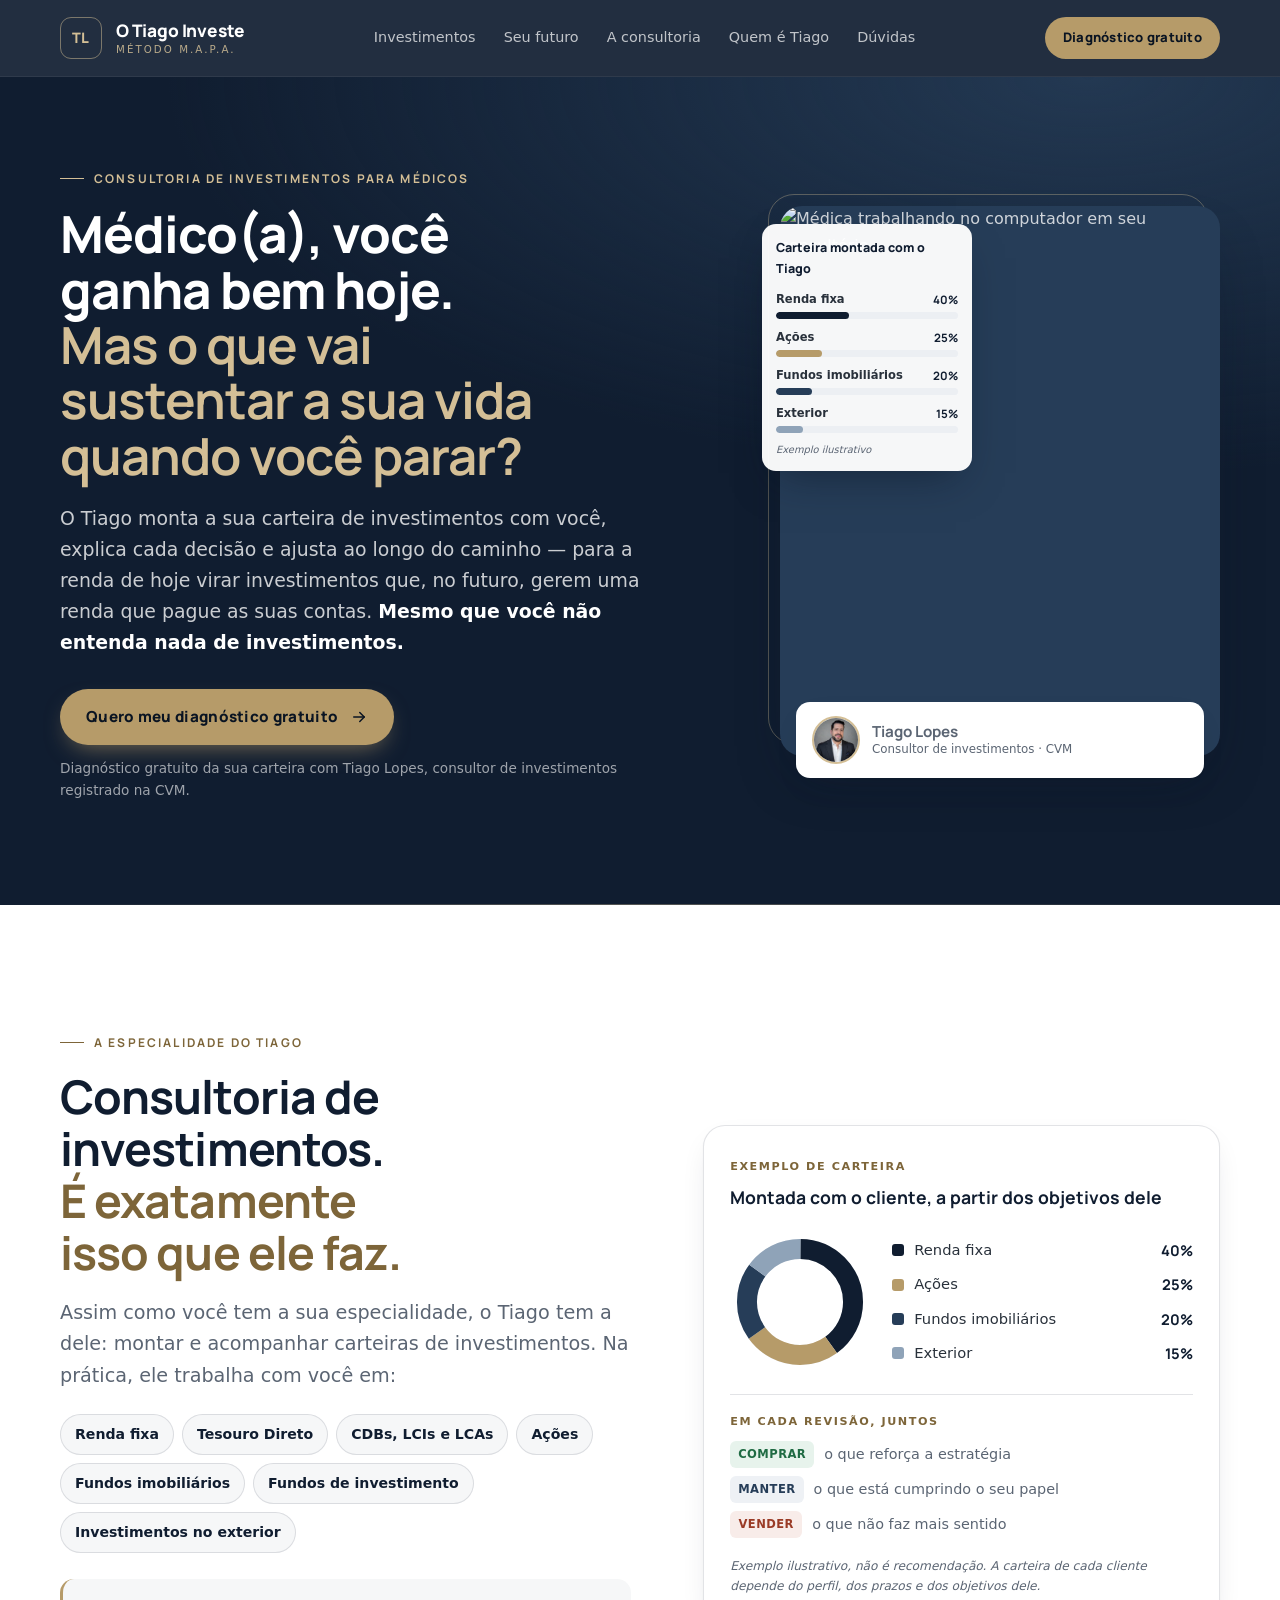
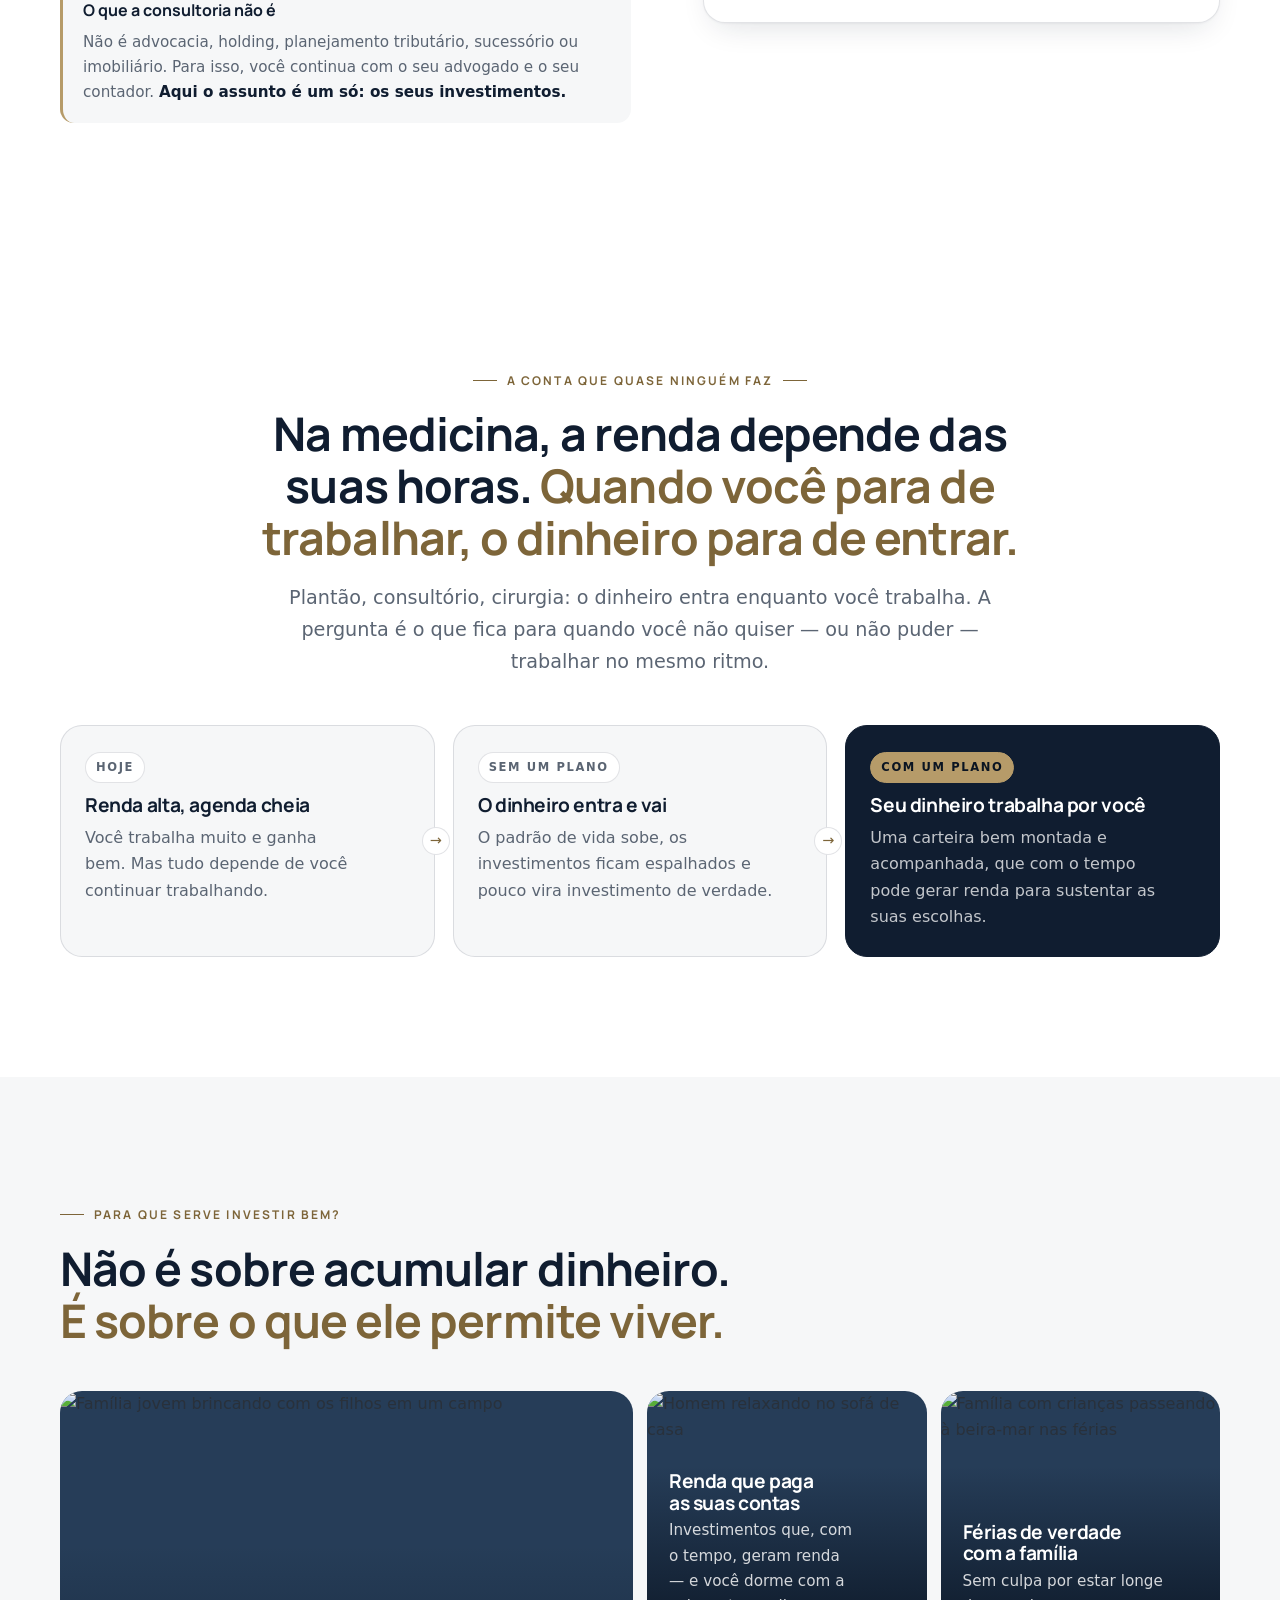
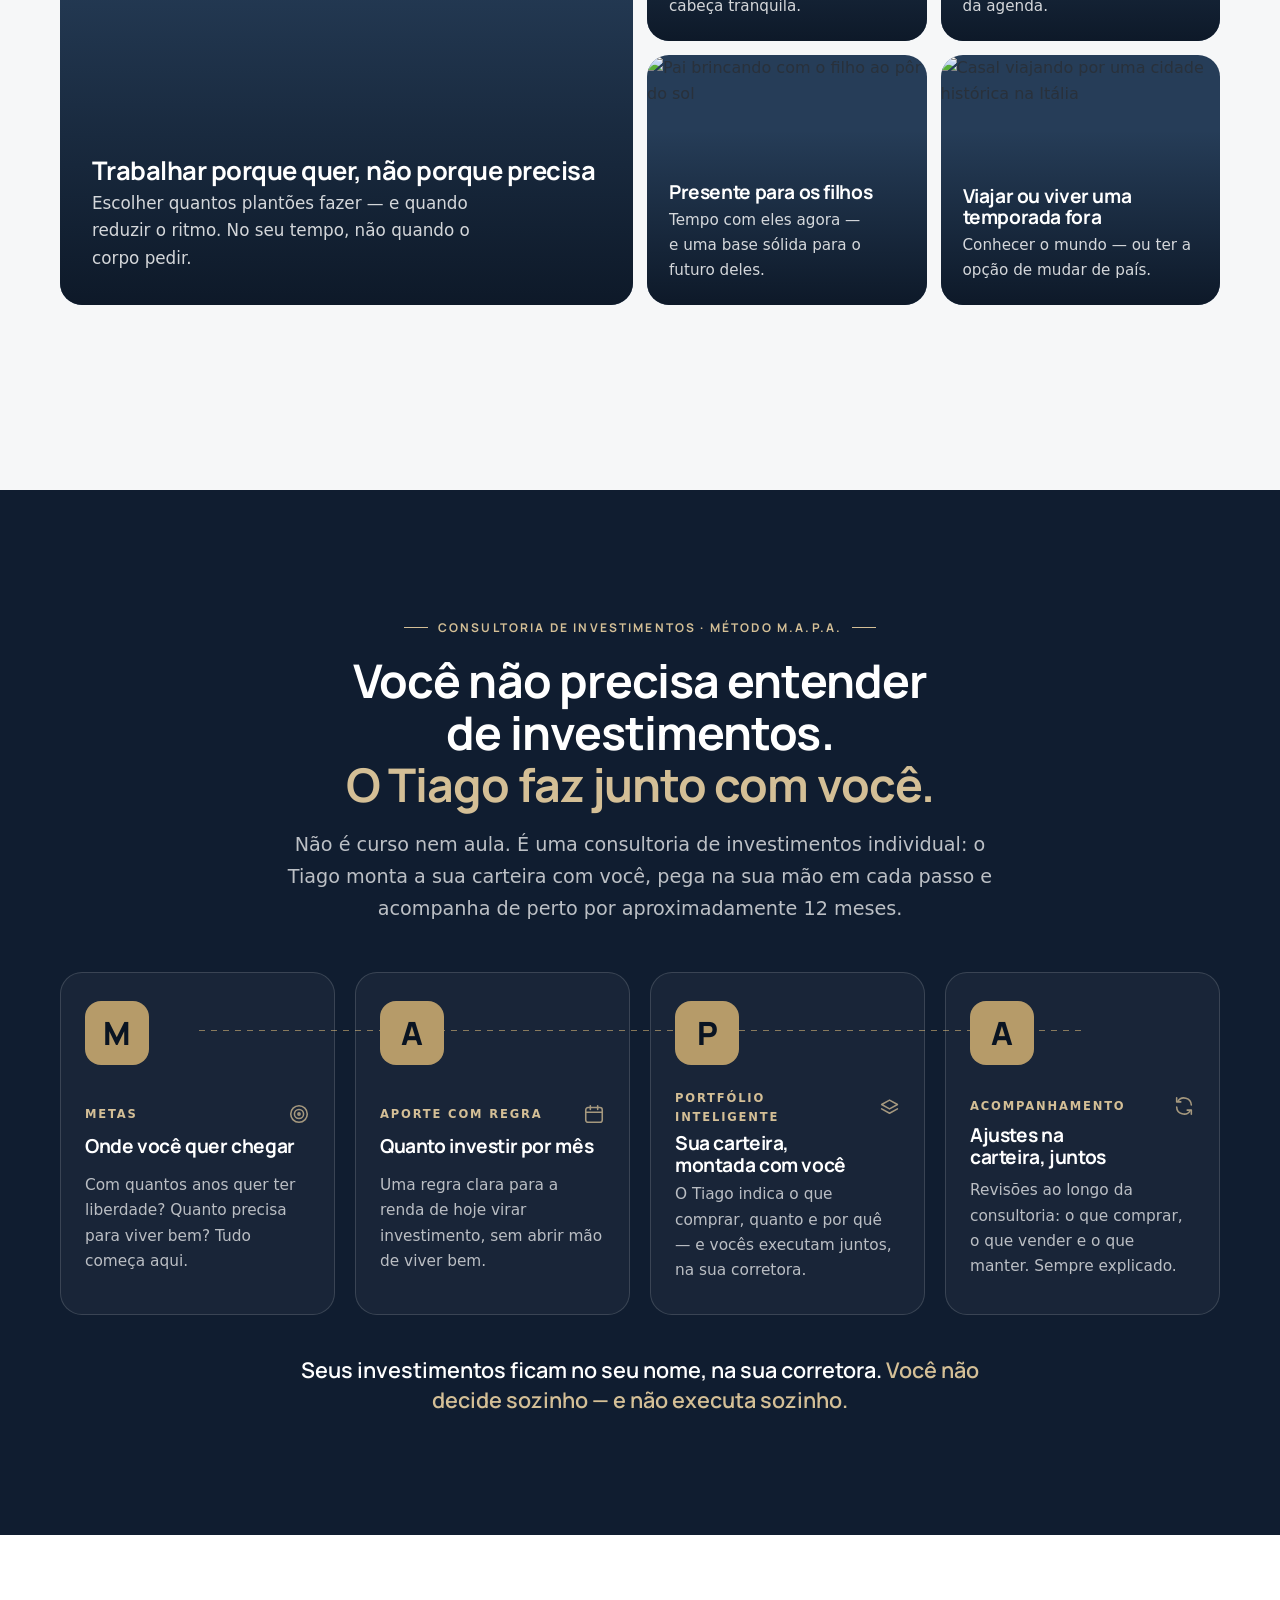
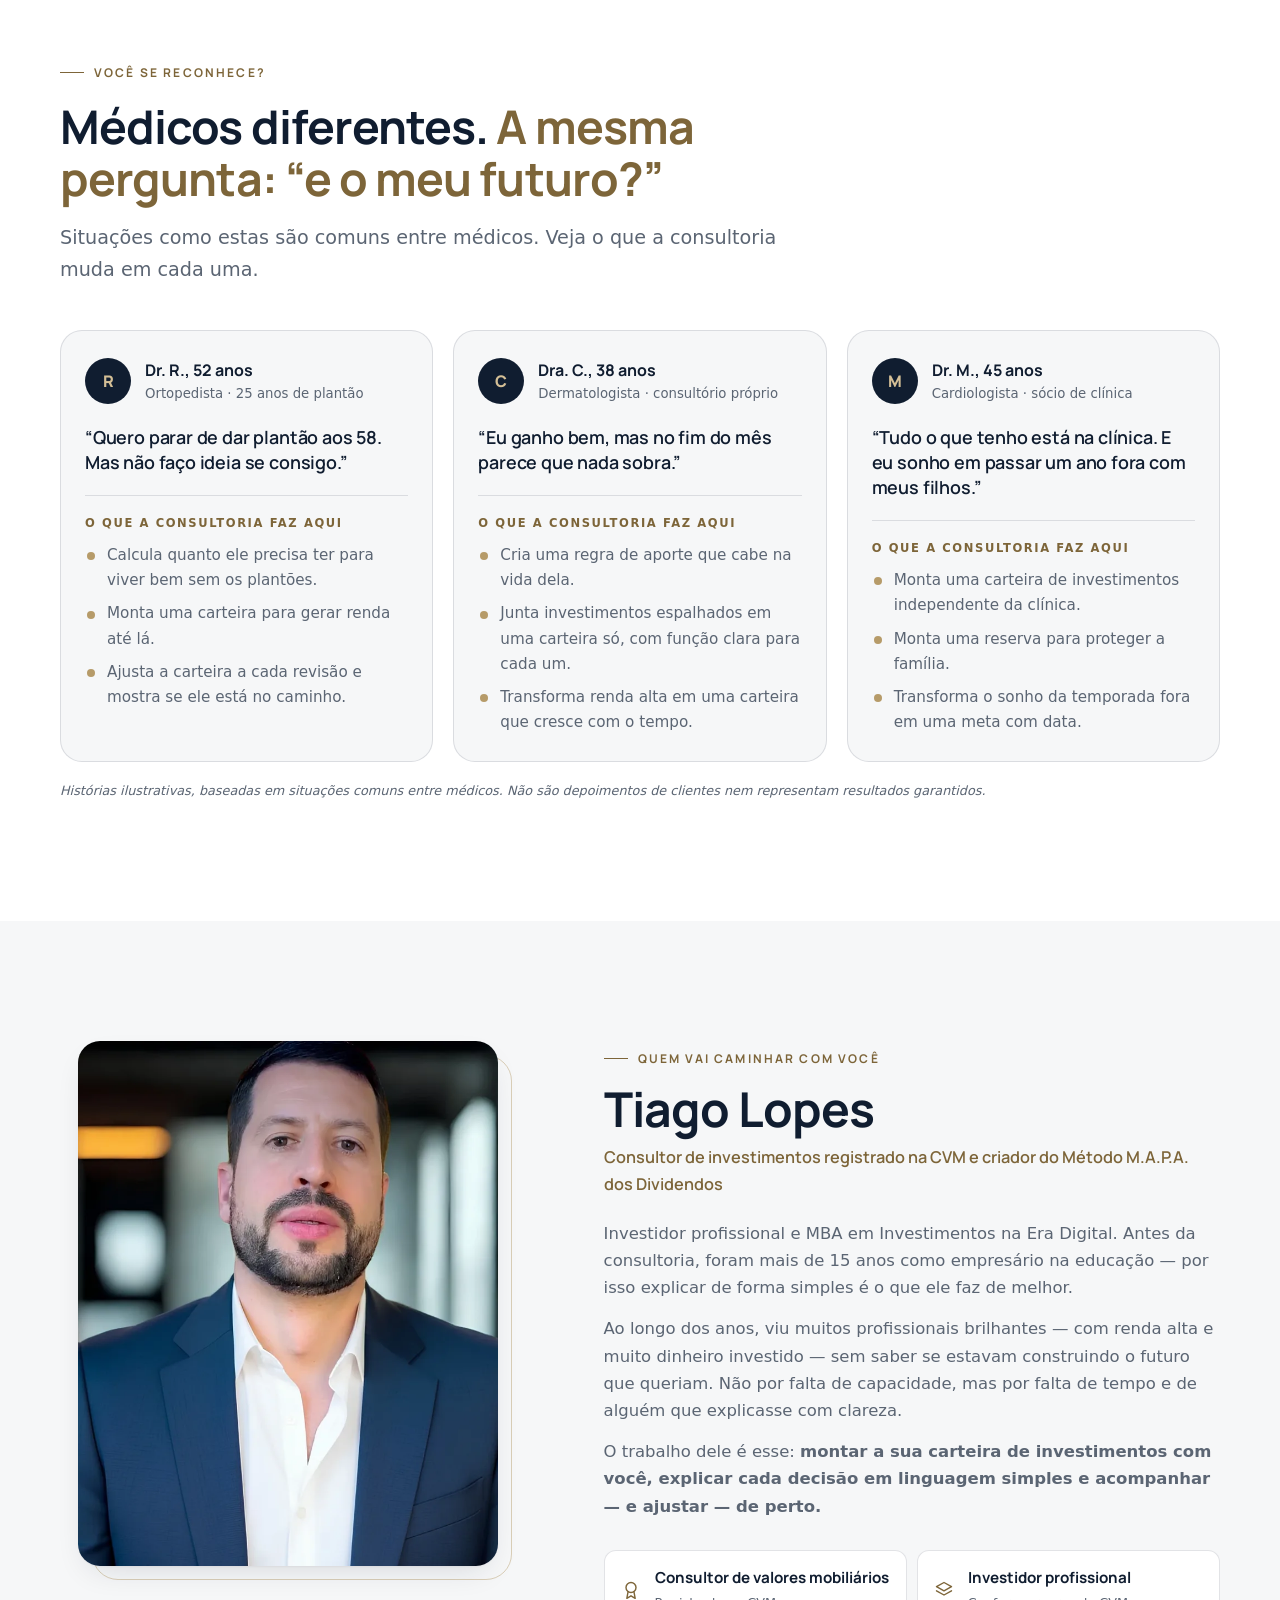
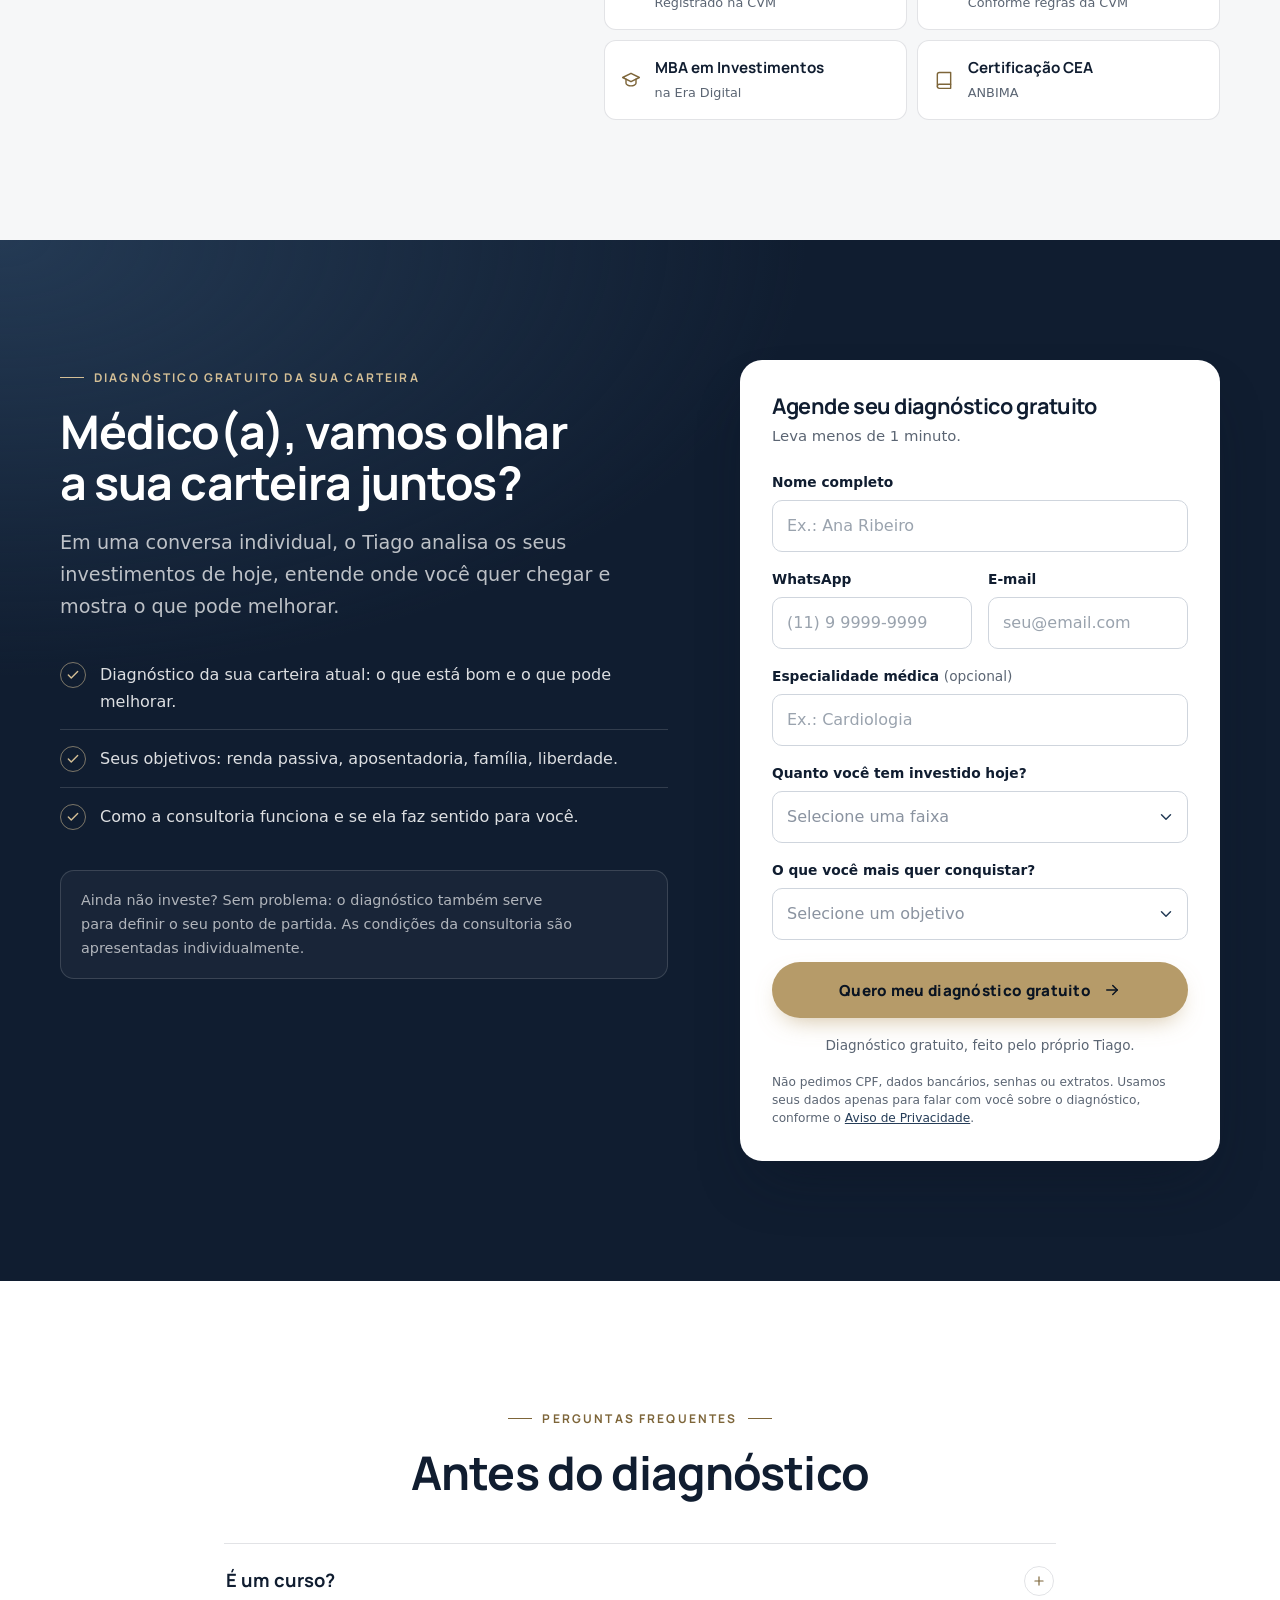
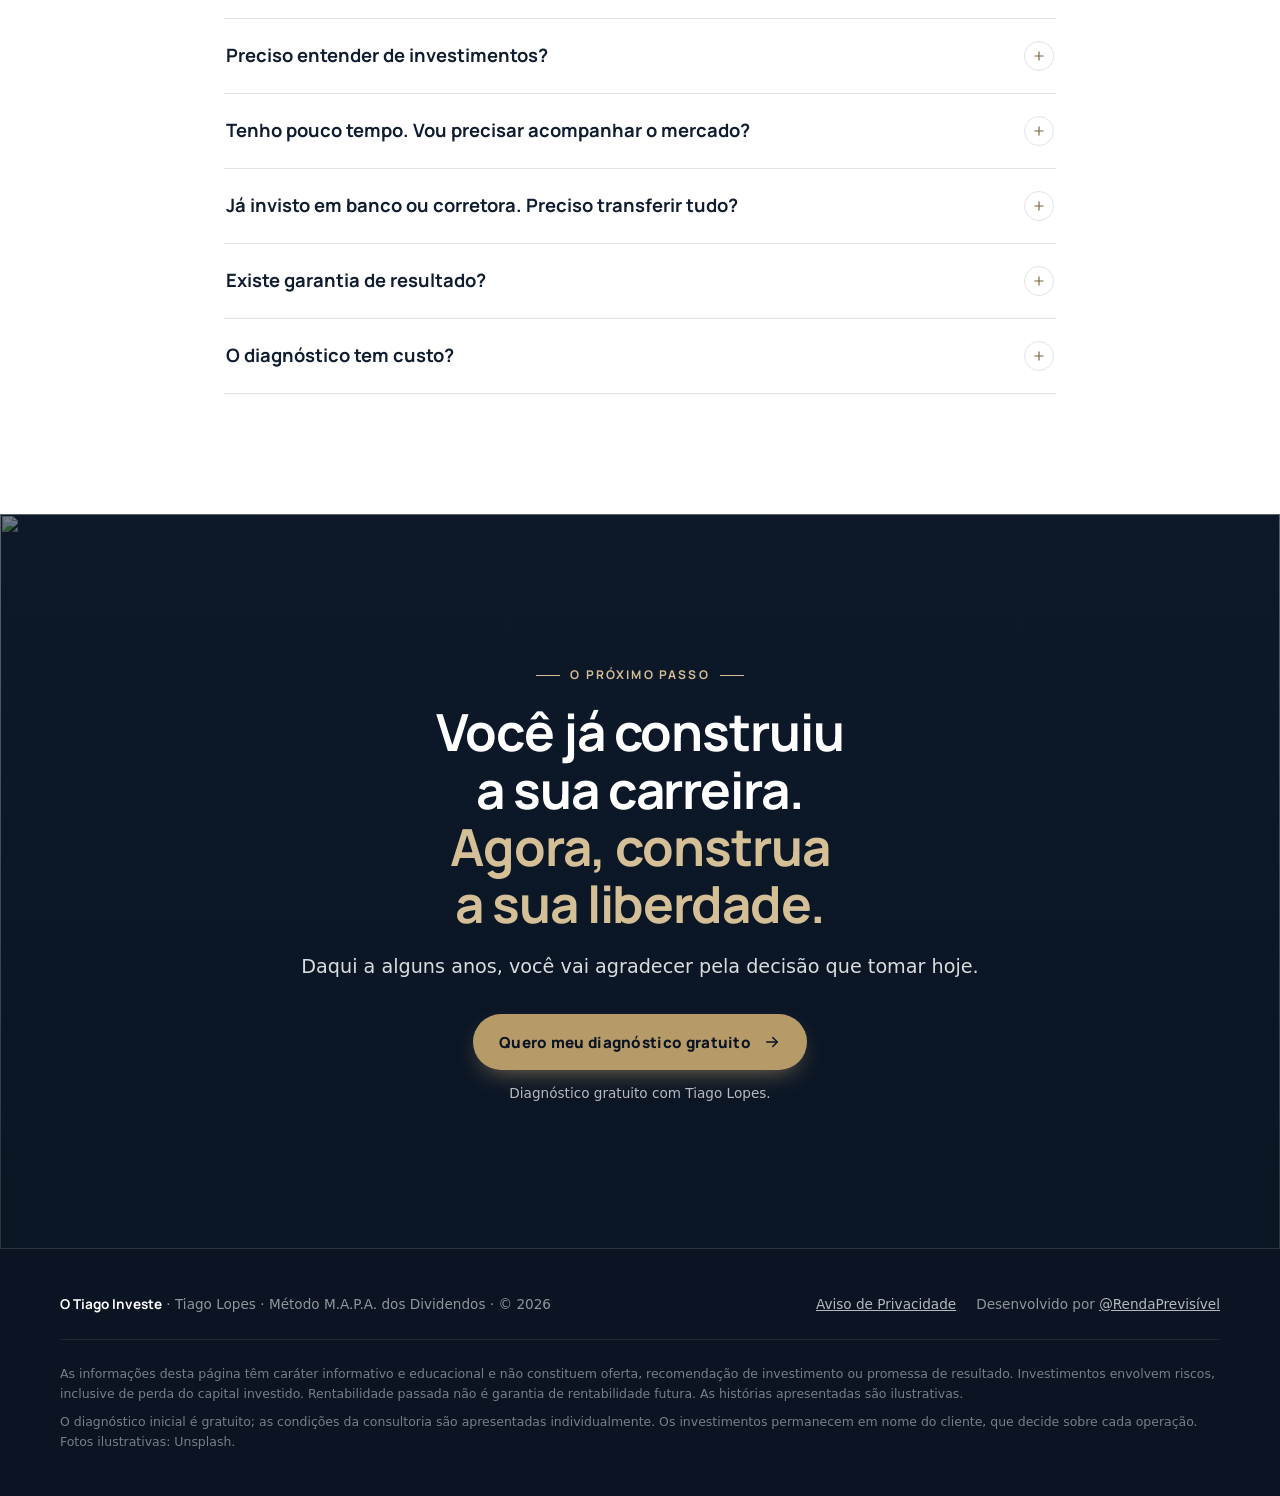
==== index.html @ 78783765 "v4: deixa explícito que é consultoria de investimentos - Nova seção 'A especialidade do Tiago' com c" ====
<!doctype html>
<html lang="pt-BR">
<head>
  <meta charset="UTF-8" />
  <meta name="viewport" content="width=device-width, initial-scale=1" />
  <title>Consultoria de investimentos para médicos | O Tiago Investe · Método M.A.P.A.</title>
  <meta name="description" content="Médico(a), você ganha bem hoje. Mas o que vai sustentar a sua vida quando você parar? Consultoria de investimentos individual: o Tiago monta e acompanha a sua carteira com você. Diagnóstico gratuito." />
  <link rel="canonical" href="https://otiagoinveste.com/" />
  <meta name="theme-color" content="#101D30" />
  <meta name="robots" content="index, follow" />

  <meta property="og:type" content="website" />
  <meta property="og:locale" content="pt_BR" />
  <meta property="og:url" content="https://otiagoinveste.com/" />
  <meta property="og:title" content="Médico(a), o que vai sustentar a sua vida quando você parar?" />
  <meta property="og:description" content="Consultoria de investimentos para médicos: carteira montada e acompanhada junto com você. Diagnóstico gratuito com Tiago Lopes." />
  <meta property="og:image" content="https://otiagoinveste.com/lp/img/tiago-lopes-escritorio.webp" />
  <meta name="twitter:card" content="summary_large_image" />

  <link rel="icon" href="data:image/svg+xml,%3Csvg xmlns='http://www.w3.org/2000/svg' viewBox='0 0 64 64'%3E%3Crect width='64' height='64' rx='14' fill='%23101D30'/%3E%3Cpath d='M18 20h28v7H35v25h-7V27H18z' fill='%23B69B69'/%3E%3C/svg%3E" />

  <link rel="preconnect" href="https://images.unsplash.com" />
  <link rel="preload" href="lp/fonts/manrope-latin.woff2" as="font" type="font/woff2" crossorigin />
  <link rel="preload" as="image" fetchpriority="high"
        imagesrcset="https://images.unsplash.com/photo-1675270855267-3c73bfd13849?auto=format&fit=crop&w=520&h=650&q=70 520w, https://images.unsplash.com/photo-1675270855267-3c73bfd13849?auto=format&fit=crop&w=900&h=1125&q=70 900w"
        imagesizes="(min-width: 960px) 440px, 90vw" />
  <link rel="stylesheet" href="lp/styles.css" />
  <script>document.documentElement.classList.add("js");</script>
  <script src="lp/tracking.js"></script>

  <script type="application/ld+json">
  {
    "@context": "https://schema.org",
    "@type": "ProfessionalService",
    "name": "O Tiago Investe · Método M.A.P.A. dos Dividendos",
    "url": "https://otiagoinveste.com/",
    "image": "https://otiagoinveste.com/lp/img/tiago-lopes-escritorio.webp",
    "description": "Consultoria de investimentos individual para médicos: carteira montada, explicada e acompanhada junto com o cliente.",
    "areaServed": "BR",
    "founder": { "@type": "Person", "name": "Tiago Lopes" }
  }
  </script>
</head>
<body>
  <noscript><img height="1" width="1" style="display:none" alt="" src="https://www.facebook.com/tr?id=1028082333350113&amp;ev=PageView&amp;noscript=1" /></noscript>

  <!-- Sprite de ícones -->
  <svg width="0" height="0" style="position:absolute" aria-hidden="true" focusable="false">
    <defs>
      <symbol id="i-arrow" viewBox="0 0 24 24" fill="none" stroke="currentColor" stroke-width="2" stroke-linecap="round" stroke-linejoin="round"><path d="M5 12h14"/><path d="m13 6 6 6-6 6"/></symbol>
      <symbol id="i-check" viewBox="0 0 24 24" fill="none" stroke="currentColor" stroke-width="2.4" stroke-linecap="round" stroke-linejoin="round"><path d="M20 6 9 17l-5-5"/></symbol>
      <symbol id="i-target" viewBox="0 0 24 24" fill="none" stroke="currentColor" stroke-width="1.7" stroke-linecap="round" stroke-linejoin="round"><circle cx="12" cy="12" r="9"/><circle cx="12" cy="12" r="5"/><circle cx="12" cy="12" r="1.2"/></symbol>
      <symbol id="i-calendar" viewBox="0 0 24 24" fill="none" stroke="currentColor" stroke-width="1.7" stroke-linecap="round" stroke-linejoin="round"><rect x="3" y="5" width="18" height="16" rx="2.5"/><path d="M3 10h18M8 3v4M16 3v4"/></symbol>
      <symbol id="i-layers" viewBox="0 0 24 24" fill="none" stroke="currentColor" stroke-width="1.7" stroke-linecap="round" stroke-linejoin="round"><path d="m12 3 9 5-9 5-9-5z"/><path d="m3 13 9 5 9-5"/></symbol>
      <symbol id="i-refresh" viewBox="0 0 24 24" fill="none" stroke="currentColor" stroke-width="1.7" stroke-linecap="round" stroke-linejoin="round"><path d="M20 11a8 8 0 0 0-14.8-4"/><path d="M4 3v4.5h4.5"/><path d="M4 13a8 8 0 0 0 14.8 4"/><path d="M20 21v-4.5h-4.5"/></symbol>
      <symbol id="i-cap" viewBox="0 0 24 24" fill="none" stroke="currentColor" stroke-width="1.7" stroke-linecap="round" stroke-linejoin="round"><path d="M22 9 12 4 2 9l10 5z"/><path d="M6 11v5c0 1.5 3 3 6 3s6-1.5 6-3v-5"/></symbol>
      <symbol id="i-award" viewBox="0 0 24 24" fill="none" stroke="currentColor" stroke-width="1.7" stroke-linecap="round" stroke-linejoin="round"><circle cx="12" cy="9" r="6"/><path d="M8.5 14 7 22l5-3 5 3-1.5-8"/></symbol>
      <symbol id="i-book" viewBox="0 0 24 24" fill="none" stroke="currentColor" stroke-width="1.7" stroke-linecap="round" stroke-linejoin="round"><path d="M4 19.5A2.5 2.5 0 0 1 6.5 17H20V3H6.5A2.5 2.5 0 0 0 4 5.5z"/><path d="M4 19.5A2.5 2.5 0 0 0 6.5 22H20v-5"/></symbol>
      <symbol id="i-plus" viewBox="0 0 24 24" fill="none" stroke="currentColor" stroke-width="2" stroke-linecap="round"><path d="M12 5v14M5 12h14"/></symbol>
      <symbol id="i-quote" viewBox="0 0 24 24" fill="currentColor"><path d="M9.5 6C6.5 7.2 4.5 9.8 4.5 13.2V18h6v-6H7.6c.2-1.9 1.3-3.4 3-4.2zM19.5 6c-3 1.2-5 3.8-5 7.2V18h6v-6h-2.9c.2-1.9 1.3-3.4 3-4.2z"/></symbol>
    </defs>
  </svg>

  <a class="skip-link" href="#conteudo">Pular para o conteúdo</a>

  <header class="site-header">
    <div class="container header-inner">
      <a class="brand" href="#inicio" aria-label="O Tiago Investe — início">
        <span class="brand-mark" aria-hidden="true">TL</span>
        <span class="brand-text">
          <span class="brand-name">O Tiago Investe</span>
          <span class="brand-sub">Método M.A.P.A.</span>
        </span>
      </a>
      <nav class="nav" aria-label="Seções da página">
        <a href="#investimentos">Investimentos</a>
        <a href="#futuro">Seu futuro</a>
        <a href="#metodo">A consultoria</a>
        <a href="#tiago">Quem é Tiago</a>
        <a href="#duvidas">Dúvidas</a>
      </nav>
      <a class="btn btn-sm" href="#diagnostico" data-cta="header">Diagnóstico gratuito</a>
    </div>
  </header>

  <main id="conteudo">

    <!-- 1. HERO ===================================================== -->
    <section class="hero" id="inicio" aria-labelledby="hero-title">
      <div class="container hero-grid">
        <div>
          <p class="eyebrow">Consultoria de investimentos para médicos</p>
          <h1 id="hero-title">Médico(a), você ganha bem hoje. <span class="gold">Mas o que vai sustentar a sua vida quando você parar?</span></h1>
          <script>
            /* Variantes de headline para testes A/B — ?hv=a|b|c|d */
            (function () {
              var V = {
                a: 'Médico(a), você cuida da saúde dos seus pacientes. <span class="gold">Quem está cuidando do seu futuro?</span>',
                b: 'Médico(a), sua agenda já é cheia. <span class="gold">Seu futuro não precisa ser mais uma preocupação.</span>',
                c: 'Médico(a), até quando a sua vida vai depender <span class="gold">do próximo plantão?</span>',
                d: 'Médico(a), ganhar bem é importante. <span class="gold">Transformar renda em liberdade exige um plano.</span>'
              };
              var hv = (new URLSearchParams(location.search).get("hv") || "").toLowerCase();
              if (!V[hv]) { try { hv = sessionStorage.getItem("lp_hv") || ""; } catch (e) { hv = ""; } }
              if (V[hv]) {
                document.getElementById("hero-title").innerHTML = V[hv];
                try { sessionStorage.setItem("lp_hv", hv); } catch (e) {}
              }
              document.documentElement.setAttribute("data-hv", V[hv] ? hv : "controle");
            })();
          </script>
          <p class="hero-sub">O Tiago monta a sua carteira de investimentos com você, explica cada decisão e ajusta ao longo do caminho — para a renda de hoje virar investimentos que, no futuro, gerem uma renda que pague as suas contas. <strong>Mesmo que você não entenda nada de investimentos.</strong></p>
          <div class="hero-cta">
            <a class="btn" href="#diagnostico" data-cta="hero">Quero meu diagnóstico gratuito <svg aria-hidden="true"><use href="#i-arrow"/></svg></a>
            <p class="micro">Diagnóstico gratuito da sua carteira com Tiago Lopes, consultor de investimentos registrado na CVM.</p>
          </div>
        </div>

        <figure class="hero-media">
          <div class="hero-frame">
            <img
              src="https://images.unsplash.com/photo-1675270855267-3c73bfd13849?auto=format&fit=crop&w=900&h=1125&q=70"
              srcset="https://images.unsplash.com/photo-1675270855267-3c73bfd13849?auto=format&fit=crop&w=520&h=650&q=70 520w, https://images.unsplash.com/photo-1675270855267-3c73bfd13849?auto=format&fit=crop&w=900&h=1125&q=70 900w"
              sizes="(min-width: 960px) 440px, 90vw"
              alt="Médica trabalhando no computador em seu consultório"
              width="900" height="1125" fetchpriority="high" decoding="async" style="object-position:60% 50%" />
          </div>
          <div class="hero-portfolio" aria-hidden="true">
            <span class="hp-title">Carteira montada com o Tiago</span>
            <span class="hp-row"><span class="hp-label">Renda fixa<b>40%</b></span><span class="hp-track"><i style="--w:40%;--c:var(--navy)"></i></span></span>
            <span class="hp-row"><span class="hp-label">Ações<b>25%</b></span><span class="hp-track"><i style="--w:25%;--c:var(--gold)"></i></span></span>
            <span class="hp-row"><span class="hp-label">Fundos imobiliários<b>20%</b></span><span class="hp-track"><i style="--w:20%;--c:var(--navy-2)"></i></span></span>
            <span class="hp-row"><span class="hp-label">Exterior<b>15%</b></span><span class="hp-track"><i style="--w:15%;--c:#8fa3b8"></i></span></span>
            <span class="hp-foot">Exemplo ilustrativo</span>
          </div>
          <figcaption class="hero-badge">
            <img class="avatar" src="lp/img/tiago-lopes-retrato.webp" alt="" width="48" height="48" />
            <span><strong>Tiago Lopes</strong><span>Consultor de investimentos · CVM</span></span>
          </figcaption>
        </figure>
      </div>
    </section>

    <!-- 1b. ESPECIALIDADE: CONSULTORIA DE INVESTIMENTOS ============= -->
    <section class="section bg-white" id="investimentos" aria-labelledby="s1b-title">
      <div class="container spec-grid">
        <div class="reveal">
          <p class="eyebrow">A especialidade do Tiago</p>
          <h2 class="h-section" id="s1b-title">Consultoria de investimentos. <span class="gold">É exatamente isso que ele faz.</span></h2>
          <p class="lead">Assim como você tem a sua especialidade, o Tiago tem a dele: montar e acompanhar carteiras de investimentos. Na prática, ele trabalha com você em:</p>
          <ul class="asset-chips" aria-label="Classes de investimento">
            <li>Renda fixa</li><li>Tesouro Direto</li><li>CDBs, LCIs e LCAs</li><li>Ações</li>
            <li>Fundos imobiliários</li><li>Fundos de investimento</li><li>Investimentos no exterior</li>
          </ul>
          <div class="not-box">
            <p class="not-title">O que a consultoria <strong>não</strong> é</p>
            <p>Não é advocacia, holding, planejamento tributário, sucessório ou imobiliário. Para isso, você continua com o seu advogado e o seu contador. <strong>Aqui o assunto é um só: os seus investimentos.</strong></p>
          </div>
        </div>

        <figure class="portfolio-card reveal">
          <figcaption>
            <span class="pc-kicker">Exemplo de carteira</span>
            <strong>Montada com o cliente, a partir dos objetivos dele</strong>
          </figcaption>
          <div class="pc-body">
            <svg class="donut" viewBox="0 0 42 42" role="img" aria-label="Gráfico de exemplo: 40% renda fixa, 25% ações, 20% fundos imobiliários, 15% exterior">
              <circle cx="21" cy="21" r="15.915" fill="none" stroke="#eceff3" stroke-width="6"/>
              <circle cx="21" cy="21" r="15.915" fill="none" stroke="#101d30" stroke-width="6" stroke-dasharray="40 60" stroke-dashoffset="25"/>
              <circle cx="21" cy="21" r="15.915" fill="none" stroke="#b69b69" stroke-width="6" stroke-dasharray="25 75" stroke-dashoffset="85"/>
              <circle cx="21" cy="21" r="15.915" fill="none" stroke="#263d58" stroke-width="6" stroke-dasharray="20 80" stroke-dashoffset="60"/>
              <circle cx="21" cy="21" r="15.915" fill="none" stroke="#8fa3b8" stroke-width="6" stroke-dasharray="15 85" stroke-dashoffset="40"/>
            </svg>
            <ul class="pc-legend">
              <li><i style="background:#101d30"></i>Renda fixa<b>40%</b></li>
              <li><i style="background:#b69b69"></i>Ações<b>25%</b></li>
              <li><i style="background:#263d58"></i>Fundos imobiliários<b>20%</b></li>
              <li><i style="background:#8fa3b8"></i>Exterior<b>15%</b></li>
            </ul>
          </div>
          <div class="pc-review">
            <p class="pc-kicker">Em cada revisão, juntos</p>
            <ul>
              <li><span class="tag buy">Comprar</span>o que reforça a estratégia</li>
              <li><span class="tag hold">Manter</span>o que está cumprindo o seu papel</li>
              <li><span class="tag sell">Vender</span>o que não faz mais sentido</li>
            </ul>
          </div>
          <p class="pc-note">Exemplo ilustrativo, não é recomendação. A carteira de cada cliente depende do perfil, dos prazos e dos objetivos dele.</p>
        </figure>
      </div>
    </section>

    <!-- 2. A CONTA QUE POUCOS FAZEM ================================= -->
    <section class="section bg-white" aria-labelledby="s2-title">
      <div class="container">
        <div class="section-head center reveal">
          <p class="eyebrow">A conta que quase ninguém faz</p>
          <h2 class="h-section" id="s2-title">Na medicina, a renda depende das suas horas. <span class="gold">Quando você para de trabalhar, o dinheiro para de entrar.</span></h2>
          <p class="lead">Plantão, consultório, cirurgia: o dinheiro entra enquanto você trabalha. A pergunta é o que fica para quando você não quiser — ou não puder — trabalhar no mesmo ritmo.</p>
        </div>
        <ol class="compare reveal">
          <li class="compare-item">
            <span class="compare-tag">Hoje</span>
            <h3>Renda alta, agenda cheia</h3>
            <p>Você trabalha muito e ganha bem. Mas tudo depende de você continuar trabalhando.</p>
          </li>
          <li class="compare-item">
            <span class="compare-tag">Sem um plano</span>
            <h3>O dinheiro entra e vai</h3>
            <p>O padrão de vida sobe, os investimentos ficam espalhados e pouco vira investimento de verdade.</p>
          </li>
          <li class="compare-item is-good">
            <span class="compare-tag">Com um plano</span>
            <h3>Seu dinheiro trabalha por você</h3>
            <p>Uma carteira bem montada e acompanhada, que com o tempo pode gerar renda para sustentar as suas escolhas.</p>
          </li>
        </ol>
      </div>
    </section>

    <!-- 3. O FUTURO (benefício real) ================================ -->
    <section class="section bg-off" id="futuro" aria-labelledby="s3-title">
      <div class="container">
        <div class="section-head reveal">
          <p class="eyebrow">Para que serve investir bem?</p>
          <h2 class="h-section" id="s3-title">Não é sobre acumular dinheiro. <span class="gold">É sobre o que ele permite viver.</span></h2>
        </div>
        <ul class="future">
          <li class="future-card is-big reveal">
            <img src="https://images.unsplash.com/photo-1542037104857-ffbb0b9155fb?auto=format&fit=crop&w=1000&h=760&q=70" alt="Família jovem brincando com os filhos em um campo" width="1000" height="760" loading="lazy" decoding="async" />
            <div class="future-text"><h3>Trabalhar porque quer, não porque precisa</h3><p>Escolher quantos plantões fazer — e quando reduzir o ritmo. No seu tempo, não quando o corpo pedir.</p></div>
          </li>
          <li class="future-card reveal">
            <img src="https://images.unsplash.com/photo-1758598303702-acbab724cd9f?auto=format&fit=crop&w=700&h=520&q=70" alt="Homem relaxando no sofá de casa" width="700" height="520" loading="lazy" decoding="async" />
            <div class="future-text"><h3>Renda que paga as suas contas</h3><p>Investimentos que, com o tempo, geram renda — e você dorme com a cabeça tranquila.</p></div>
          </li>
          <li class="future-card reveal">
            <img src="https://images.unsplash.com/photo-1612491863330-0f177869d2b7?auto=format&fit=crop&w=700&h=520&q=70" alt="Família com crianças passeando à beira-mar nas férias" width="700" height="520" loading="lazy" decoding="async" />
            <div class="future-text"><h3>Férias de verdade com a família</h3><p>Sem culpa por estar longe da agenda.</p></div>
          </li>
          <li class="future-card reveal">
            <img src="https://images.unsplash.com/photo-1528256507509-cc4facea43f6?auto=format&fit=crop&w=700&h=520&q=70" alt="Pai brincando com o filho ao pôr do sol" width="700" height="520" loading="lazy" decoding="async" />
            <div class="future-text"><h3>Presente para os filhos</h3><p>Tempo com eles agora — e uma base sólida para o futuro deles.</p></div>
          </li>
          <li class="future-card reveal">
            <img src="https://images.unsplash.com/photo-1623556710453-d76c4ea26d1e?auto=format&fit=crop&w=700&h=520&q=70" alt="Casal viajando por uma cidade histórica na Itália" width="700" height="520" loading="lazy" decoding="async" />
            <div class="future-text"><h3>Viajar ou viver uma temporada fora</h3><p>Conhecer o mundo — ou ter a opção de mudar de país.</p></div>
          </li>
        </ul>
        <p class="future-note reveal">Cada carteira é construída a partir dos seus objetivos. Investimentos envolvem riscos e resultados não são garantidos — por isso montar bem e acompanhar de perto faz diferença.</p>
      </div>
    </section>

    <!-- 4. COMO FUNCIONA / MÉTODO M.A.P.A. ========================== -->
    <section class="section bg-navy" id="metodo" aria-labelledby="s4-title">
      <div class="container">
        <div class="section-head center reveal">
          <p class="eyebrow">Consultoria de investimentos · Método M.A.P.A.</p>
          <h2 class="h-section" id="s4-title">Você não precisa entender de investimentos. <span class="gold">O Tiago faz junto com você.</span></h2>
          <p class="lead">Não é curso nem aula. É uma consultoria de investimentos individual: o Tiago monta a sua carteira com você, pega na sua mão em cada passo e acompanha de perto por aproximadamente 12 meses.</p>
        </div>
        <ol class="mapa mapa-dark">
          <li class="mapa-step reveal">
            <span class="mapa-letter" aria-hidden="true">M</span>
            <div class="mapa-top"><span class="mapa-num">METAS</span><svg aria-hidden="true"><use href="#i-target"/></svg></div>
            <h3>Onde você quer chegar</h3>
            <p>Com quantos anos quer ter liberdade? Quanto precisa para viver bem? Tudo começa aqui.</p>
          </li>
          <li class="mapa-step reveal">
            <span class="mapa-letter" aria-hidden="true">A</span>
            <div class="mapa-top"><span class="mapa-num">APORTE COM REGRA</span><svg aria-hidden="true"><use href="#i-calendar"/></svg></div>
            <h3>Quanto investir por mês</h3>
            <p>Uma regra clara para a renda de hoje virar investimento, sem abrir mão de viver bem.</p>
          </li>
          <li class="mapa-step reveal">
            <span class="mapa-letter" aria-hidden="true">P</span>
            <div class="mapa-top"><span class="mapa-num">PORTFÓLIO INTELIGENTE</span><svg aria-hidden="true"><use href="#i-layers"/></svg></div>
            <h3>Sua carteira, montada com você</h3>
            <p>O Tiago indica o que comprar, quanto e por quê — e vocês executam juntos, na sua corretora.</p>
          </li>
          <li class="mapa-step reveal">
            <span class="mapa-letter" aria-hidden="true">A</span>
            <div class="mapa-top"><span class="mapa-num">ACOMPANHAMENTO</span><svg aria-hidden="true"><use href="#i-refresh"/></svg></div>
            <h3>Ajustes na carteira, juntos</h3>
            <p>Revisões ao longo da consultoria: o que comprar, o que vender e o que manter. Sempre explicado.</p>
          </li>
        </ol>
        <p class="mapa-foot reveal">Seus investimentos ficam no seu nome, na sua corretora. <span class="gold">Você não decide sozinho — e não executa sozinho.</span></p>
      </div>
    </section>

    <!-- 5. HISTÓRIAS (ilustrativas) ================================= -->
    <section class="section bg-white" id="historias" aria-labelledby="s5-title">
      <div class="container">
        <div class="section-head reveal">
          <p class="eyebrow">Você se reconhece?</p>
          <h2 class="h-section" id="s5-title">Médicos diferentes. <span class="gold">A mesma pergunta: “e o meu futuro?”</span></h2>
          <p class="lead">Situações como estas são comuns entre médicos. Veja o que a consultoria muda em cada uma.</p>
        </div>

        <!--
          ATENÇÃO: os casos abaixo são ILUSTRATIVOS (personas), sinalizados como tal na página.
          Quando houver depoimentos REAIS com autorização por escrito, use o bloco .testimonial
          comentado no final desta seção e remova ou mantenha as personas.
        -->
        <ul class="stories">
          <li class="story reveal">
            <div class="story-head">
              <span class="story-avatar" aria-hidden="true">R</span>
              <div><strong>Dr. R., 52 anos</strong><span>Ortopedista · 25 anos de plantão</span></div>
            </div>
            <blockquote>“Quero parar de dar plantão aos 58. Mas não faço ideia se consigo.”</blockquote>
            <p class="story-label">O que a consultoria faz aqui</p>
            <ul class="story-list">
              <li>Calcula quanto ele precisa ter para viver bem sem os plantões.</li>
              <li>Monta uma carteira para gerar renda até lá.</li>
              <li>Ajusta a carteira a cada revisão e mostra se ele está no caminho.</li>
            </ul>
          </li>
          <li class="story reveal">
            <div class="story-head">
              <span class="story-avatar" aria-hidden="true">C</span>
              <div><strong>Dra. C., 38 anos</strong><span>Dermatologista · consultório próprio</span></div>
            </div>
            <blockquote>“Eu ganho bem, mas no fim do mês parece que nada sobra.”</blockquote>
            <p class="story-label">O que a consultoria faz aqui</p>
            <ul class="story-list">
              <li>Cria uma regra de aporte que cabe na vida dela.</li>
              <li>Junta investimentos espalhados em uma carteira só, com função clara para cada um.</li>
              <li>Transforma renda alta em uma carteira que cresce com o tempo.</li>
            </ul>
          </li>
          <li class="story reveal">
            <div class="story-head">
              <span class="story-avatar" aria-hidden="true">M</span>
              <div><strong>Dr. M., 45 anos</strong><span>Cardiologista · sócio de clínica</span></div>
            </div>
            <blockquote>“Tudo o que tenho está na clínica. E eu sonho em passar um ano fora com meus filhos.”</blockquote>
            <p class="story-label">O que a consultoria faz aqui</p>
            <ul class="story-list">
              <li>Monta uma carteira de investimentos independente da clínica.</li>
              <li>Monta uma reserva para proteger a família.</li>
              <li>Transforma o sonho da temporada fora em uma meta com data.</li>
            </ul>
          </li>
        </ul>
        <p class="stories-note reveal">Histórias ilustrativas, baseadas em situações comuns entre médicos. Não são depoimentos de clientes nem representam resultados garantidos.</p>

        <!--
        MODELO PARA DEPOIMENTO REAL (somente com autorização por escrito do cliente):
        <figure class="testimonial">
          <svg aria-hidden="true"><use href="#i-quote"/></svg>
          <blockquote>Texto do cliente, sem citar rentabilidade.</blockquote>
          <figcaption><strong>Dr. Nome Sobrenome</strong><span>Especialidade · Cidade/UF</span></figcaption>
        </figure>
        -->
      </div>
    </section>

    <!-- 6. TIAGO ==================================================== -->
    <section class="section bg-off" id="tiago" aria-labelledby="s6-title">
      <div class="container about-grid">
        <figure class="about-photo reveal" style="margin:0 auto">
          <div class="frame">
            <img src="lp/img/tiago-lopes-escritorio.webp" alt="Tiago Lopes" width="1000" height="952" loading="lazy" decoding="async" />
          </div>
        </figure>
        <div class="reveal">
          <p class="eyebrow">Quem vai caminhar com você</p>
          <h2 class="about-name" id="s6-title">Tiago Lopes</h2>
          <p class="about-role">Consultor de investimentos registrado na CVM e criador do Método M.A.P.A. dos Dividendos</p>
          <div class="about-body">
            <p>Investidor profissional e MBA em Investimentos na Era Digital. Antes da consultoria, foram mais de 15 anos como empresário na educação — por isso explicar de forma simples é o que ele faz de melhor.</p>
            <p>Ao longo dos anos, viu muitos profissionais brilhantes — com renda alta e muito dinheiro investido — sem saber se estavam construindo o futuro que queriam. Não por falta de capacidade, mas por falta de tempo e de alguém que explicasse com clareza.</p>
            <p>O trabalho dele é esse: <strong>montar a sua carteira de investimentos com você, explicar cada decisão em linguagem simples e acompanhar — e ajustar — de perto.</strong></p>
          </div>
          <ul class="creds" aria-label="Formação e credenciais">
            <!-- Registro CVM confirmado pelo Tiago. Se quiser exibir o nº / ato declaratório, incluir aqui. -->
            <li><svg aria-hidden="true"><use href="#i-award"/></svg><span><strong>Consultor de valores mobiliários</strong><small>Registrado na CVM</small></span></li>
            <li><svg aria-hidden="true"><use href="#i-layers"/></svg><span><strong>Investidor profissional</strong><small>Conforme regras da CVM</small></span></li>
            <li><svg aria-hidden="true"><use href="#i-cap"/></svg><span><strong>MBA em Investimentos</strong><small>na Era Digital</small></span></li>
            <li><svg aria-hidden="true"><use href="#i-book"/></svg><span><strong>Certificação CEA</strong><small>ANBIMA</small></span></li>
          </ul>
        </div>
      </div>
    </section>

    <!-- 7. DIAGNÓSTICO + FORMULÁRIO ================================ -->
    <section class="section diag bg-navy" id="diagnostico" aria-labelledby="s7-title">
      <div class="container diag-grid">
        <div class="reveal">
          <p class="eyebrow">Diagnóstico gratuito da sua carteira</p>
          <h2 class="h-section" id="s7-title">Médico(a), vamos olhar a sua carteira juntos?</h2>
          <p class="lead">Em uma conversa individual, o Tiago analisa os seus investimentos de hoje, entende onde você quer chegar e mostra o que pode melhorar.</p>
          <ul class="diag-list">
            <li><span class="check" aria-hidden="true"><svg><use href="#i-check"/></svg></span>Diagnóstico da sua carteira atual: o que está bom e o que pode melhorar.</li>
            <li><span class="check" aria-hidden="true"><svg><use href="#i-check"/></svg></span>Seus objetivos: renda passiva, aposentadoria, família, liberdade.</li>
            <li><span class="check" aria-hidden="true"><svg><use href="#i-check"/></svg></span>Como a consultoria funciona e se ela faz sentido para você.</li>
          </ul>
          <p class="diag-note">Ainda não investe? Sem problema: o diagnóstico também serve para definir o seu ponto de partida. As condições da consultoria são apresentadas individualmente.</p>
        </div>

        <div class="form-card reveal">
          <h3>Agende seu diagnóstico gratuito</h3>
          <p class="form-intro">Leva menos de 1 minuto.</p>

          <form class="form" id="lead-form" method="post" action="#diagnostico" novalidate onsubmit="if(!window.__lpFormReady){event.preventDefault();}">
            <div class="field">
              <label for="f-nome">Nome completo</label>
              <input id="f-nome" name="nome" type="text" autocomplete="name" required minlength="3" placeholder="Ex.: Ana Ribeiro" aria-describedby="e-nome" />
              <p class="field-error" id="e-nome" aria-live="polite"></p>
            </div>
            <div class="form-row">
              <div class="field">
                <label for="f-tel">WhatsApp</label>
                <input id="f-tel" name="telefone" type="tel" inputmode="tel" autocomplete="tel-national" required placeholder="(11) 9 9999-9999" aria-describedby="e-tel" />
                <p class="field-error" id="e-tel" aria-live="polite"></p>
              </div>
              <div class="field">
                <label for="f-email">E-mail</label>
                <input id="f-email" name="email" type="email" autocomplete="email" required placeholder="seu@email.com" aria-describedby="e-email" />
                <p class="field-error" id="e-email" aria-live="polite"></p>
              </div>
            </div>
            <div class="field">
              <label for="f-esp">Especialidade médica <span class="opt">(opcional)</span></label>
              <input id="f-esp" name="especialidade" type="text" autocomplete="off" placeholder="Ex.: Cardiologia" />
            </div>
            <div class="field">
              <label for="f-patr">Quanto você tem investido hoje?</label>
              <select id="f-patr" name="patrimonio_investido" required aria-describedby="e-patr">
                <option value="" disabled selected>Selecione uma faixa</option>
                <option>Ainda estou construindo meus primeiros investimentos</option>
                <option>Até R$ 50 mil</option>
                <option>De R$ 50 mil a R$ 100 mil</option>
                <option>De R$ 100 mil a R$ 300 mil</option>
                <option>De R$ 300 mil a R$ 1 milhão</option>
                <option>Acima de R$ 1 milhão</option>
                <option>Prefiro não informar</option>
              </select>
              <p class="field-error" id="e-patr" aria-live="polite"></p>
            </div>
            <div class="field">
              <label for="f-obj">O que você mais quer conquistar?</label>
              <select id="f-obj" name="objetivo" required aria-describedby="e-obj">
                <option value="" disabled selected>Selecione um objetivo</option>
                <option>Ter uma renda passiva que pague minhas contas</option>
                <option>Planejar minha aposentadoria</option>
                <option>Reduzir o ritmo de trabalho no futuro</option>
                <option>Investir pensando na minha família</option>
                <option>Organizar meus investimentos</option>
                <option>Morar ou passar uma temporada fora do país</option>
                <option>Revisar minha carteira atual</option>
                <option>Outro objetivo</option>
              </select>
              <p class="field-error" id="e-obj" aria-live="polite"></p>
            </div>

            <div class="hp" aria-hidden="true">
              <label for="f-site">Não preencha</label>
              <input id="f-site" name="website" type="text" tabindex="-1" autocomplete="off" />
            </div>

            <p class="form-alert" id="form-alert" role="alert" hidden></p>

            <button class="btn btn-block" type="submit" id="f-submit">
              <span class="btn-label">Quero meu diagnóstico gratuito</span>
              <svg aria-hidden="true"><use href="#i-arrow"/></svg>
            </button>
            <p class="form-micro">Diagnóstico gratuito, feito pelo próprio Tiago.</p>
            <p class="privacy">Não pedimos CPF, dados bancários, senhas ou extratos. Usamos seus dados apenas para falar com você sobre o diagnóstico, conforme o <a href="privacidade/" target="_blank" rel="noopener">Aviso de Privacidade</a>.</p>
          </form>
        </div>
      </div>
    </section>

    <!-- 8. FAQ ====================================================== -->
    <section class="section bg-white" id="duvidas" aria-labelledby="s8-title">
      <div class="container">
        <div class="section-head center reveal">
          <p class="eyebrow">Perguntas frequentes</p>
          <h2 class="h-section" id="s8-title">Antes do diagnóstico</h2>
        </div>
        <div class="faq reveal">
          <details>
            <summary>É um curso?<span class="plus" aria-hidden="true"><svg><use href="#i-plus"/></svg></span></summary>
            <div class="answer"><p>Não. É uma consultoria de investimentos individual. Você não assiste a aulas: o Tiago monta e acompanha a sua carteira junto com você.</p></div>
          </details>
          <details>
            <summary>Preciso entender de investimentos?<span class="plus" aria-hidden="true"><svg><use href="#i-plus"/></svg></span></summary>
            <div class="answer"><p>Não. O Tiago pega na sua mão: explica cada passo em linguagem simples e faz junto com você — da montagem da carteira aos ajustes.</p></div>
          </details>
          <details>
            <summary>Tenho pouco tempo. Vou precisar acompanhar o mercado?<span class="plus" aria-hidden="true"><svg><use href="#i-plus"/></svg></span></summary>
            <div class="answer"><p>Não todos os dias. O plano é pensado para a sua rotina, e a frequência do acompanhamento é combinada com você.</p></div>
          </details>
          <details>
            <summary>Já invisto em banco ou corretora. Preciso transferir tudo?<span class="plus" aria-hidden="true"><svg><use href="#i-plus"/></svg></span></summary>
            <div class="answer"><p>Não existe transferência obrigatória. Os investimentos ficam no seu nome, na sua corretora. Qualquer mudança é analisada considerando custos, riscos e benefícios — e a decisão é sempre sua.</p></div>
          </details>
          <details>
            <summary>Existe garantia de resultado?<span class="plus" aria-hidden="true"><svg><use href="#i-plus"/></svg></span></summary>
            <div class="answer"><p>Não. Investimentos envolvem riscos e ninguém pode garantir resultados futuros. O que a consultoria oferece é uma carteira montada com critério, decisões explicadas e acompanhamento.</p></div>
          </details>
          <details>
            <summary>O diagnóstico tem custo?<span class="plus" aria-hidden="true"><svg><use href="#i-plus"/></svg></span></summary>
            <div class="answer"><p>Não. O diagnóstico é gratuito. Se fizer sentido seguir, as condições da consultoria são apresentadas individualmente.</p></div>
          </details>
        </div>
      </div>
    </section>

    <!-- 9. CTA FINAL (com imagem) =================================== -->
    <section class="final-img" aria-labelledby="s9-title">
      <img class="final-bg" src="https://images.unsplash.com/photo-1760532889978-c0168d2a4bbc?auto=format&fit=crop&w=1600&h=900&q=65" alt="" width="1600" height="900" loading="lazy" decoding="async" />
      <div class="container final-inner reveal">
        <p class="eyebrow">O próximo passo</p>
        <h2 id="s9-title">Você já construiu a sua carreira. <span class="gold">Agora, construa a sua liberdade.</span></h2>
        <p class="lead">Daqui a alguns anos, você vai agradecer pela decisão que tomar hoje.</p>
        <a class="btn" href="#diagnostico" data-cta="final">Quero meu diagnóstico gratuito <svg aria-hidden="true"><use href="#i-arrow"/></svg></a>
        <p class="micro">Diagnóstico gratuito com Tiago Lopes.</p>
      </div>
    </section>
  </main>

  <footer class="site-footer">
    <div class="container">
      <div class="footer-top">
        <p><strong style="color:#fff;font-family:var(--font-head)">O Tiago Investe</strong> · Tiago Lopes · Método M.A.P.A. dos Dividendos · © <span id="ano">2026</span></p>
        <div class="footer-links">
          <a href="privacidade/">Aviso de Privacidade</a>
          <span>Desenvolvido por <a href="https://www.instagram.com/rp.experts/" target="_blank" rel="noopener noreferrer">@RendaPrevisível</a></span>
        </div>
      </div>
      <div class="disclaimer">
        <p>As informações desta página têm caráter informativo e educacional e não constituem oferta, recomendação de investimento ou promessa de resultado. Investimentos envolvem riscos, inclusive de perda do capital investido. Rentabilidade passada não é garantia de rentabilidade futura. As histórias apresentadas são ilustrativas.</p>
        <p>O diagnóstico inicial é gratuito; as condições da consultoria são apresentadas individualmente. Os investimentos permanecem em nome do cliente, que decide sobre cada operação. Fotos ilustrativas: Unsplash.</p>
      </div>
    </div>
  </footer>

  <div class="sticky-cta" id="sticky-cta" aria-hidden="true">
    <a class="btn" href="#diagnostico" data-cta="sticky_mobile" tabindex="-1">Quero meu diagnóstico gratuito <svg aria-hidden="true"><use href="#i-arrow"/></svg></a>
  </div>

  <script src="lp/app.js" defer></script>
</body>
</html>
---- lp/styles.css ----
/* =========================================================
   Tiago Lopes · Método M.A.P.A. — Landing page médicos
   CSS sem dependências. Mobile-first.
   ========================================================= */

@font-face {
  font-family: "Manrope";
  src: url("fonts/manrope-latin.woff2") format("woff2");
  font-weight: 200 800;
  font-style: normal;
  font-display: swap;
}

:root {
  --navy: #101d30;
  --navy-2: #263d58;
  --navy-deep: #0a1422;
  --white: #ffffff;
  --off: #f6f7f8;
  --mist: #eceff3;
  --graphite: #29313b;
  --muted: #5b6573;
  --gold: #b69b69;
  --gold-light: #d4bf96;
  --gold-text: #7d6539; /* dourado com contraste AA sobre fundo claro */
  --line: rgba(16, 29, 48, 0.12);
  --line-light: rgba(255, 255, 255, 0.14);
  --error: #b42318;

  --font-head: "Manrope", "Plus Jakarta Sans", ui-sans-serif, system-ui, sans-serif;
  --font-body: "Inter", ui-sans-serif, system-ui, -apple-system, "Segoe UI", Roboto, "Helvetica Neue", Arial, sans-serif;

  --radius: 14px;
  --radius-lg: 22px;
  --shadow: 0 1px 2px rgba(16, 29, 48, 0.04), 0 12px 32px -12px rgba(16, 29, 48, 0.16);
  --shadow-lg: 0 30px 60px -20px rgba(10, 20, 34, 0.45);
  --gutter: 20px;
  --max: 1160px;
  --section: clamp(4.5rem, 10vw, 7.5rem);
}

*,
*::before,
*::after { box-sizing: border-box; }

html { -webkit-text-size-adjust: 100%; scroll-behavior: smooth; scroll-padding-top: 76px; }
@media (prefers-reduced-motion: reduce) { html { scroll-behavior: auto; } }

body {
  margin: 0;
  background: var(--white);
  color: var(--graphite);
  font-family: var(--font-body);
  font-size: 1rem;
  line-height: 1.65;
  -webkit-font-smoothing: antialiased;
  text-rendering: optimizeLegibility;
}

img { display: block; max-width: 100%; height: auto; }
a { color: inherit; }
h1, h2, h3, h4 {
  font-family: var(--font-head);
  color: var(--navy);
  margin: 0;
  letter-spacing: -0.02em;
  line-height: 1.12;
  font-weight: 700;
  text-wrap: balance;
}
p { margin: 0; text-wrap: pretty; }
ul, ol { margin: 0; padding: 0; list-style: none; }

:focus-visible { outline: 3px solid var(--gold); outline-offset: 3px; border-radius: 4px; }

.sr-only {
  position: absolute; width: 1px; height: 1px; padding: 0; margin: -1px;
  overflow: hidden; clip: rect(0, 0, 0, 0); white-space: nowrap; border: 0;
}
.skip-link {
  position: absolute; left: 12px; top: -60px; z-index: 200;
  background: var(--navy); color: var(--white); padding: 10px 16px; border-radius: 8px;
  font-weight: 700; text-decoration: none;
}
.skip-link:focus { top: 12px; }

.container { width: 100%; max-width: calc(var(--max) + var(--gutter) * 2); margin: 0 auto; padding: 0 var(--gutter); }
@media (min-width: 768px) { :root { --gutter: 32px; } }

.section { padding: var(--section) 0; }
.bg-white { background: var(--white); }
.bg-off { background: var(--off); }
.bg-navy { background: var(--navy); color: rgba(255, 255, 255, 0.78); }
.bg-navy h1, .bg-navy h2, .bg-navy h3 { color: var(--white); }

/* ---------- Tipografia utilitária ---------- */
.eyebrow {
  display: inline-flex; align-items: center; gap: 10px;
  font-family: var(--font-head);
  font-size: 0.75rem; font-weight: 700; letter-spacing: 0.18em; text-transform: uppercase;
  color: var(--gold-text);
}
.eyebrow::before { content: ""; width: 24px; height: 1px; background: currentColor; }
.bg-navy .eyebrow, .hero .eyebrow { color: var(--gold-light); }

.h-section { font-size: clamp(1.85rem, 4.6vw, 2.9rem); margin-top: 18px; }
.lead { font-size: clamp(1.05rem, 1.6vw, 1.2rem); color: var(--muted); margin-top: 18px; max-width: 46rem; }
.bg-navy .lead { color: rgba(255, 255, 255, 0.72); }
.section-head { max-width: 50rem; }
.section-head.center { margin: 0 auto; text-align: center; }
.section-head.center .lead { margin-left: auto; margin-right: auto; }
.section-head.center .eyebrow::after { content: ""; width: 24px; height: 1px; background: currentColor; }

.statement {
  font-family: var(--font-head);
  font-weight: 600;
  font-size: clamp(1.25rem, 2.6vw, 1.6rem);
  line-height: 1.35;
  letter-spacing: -0.01em;
  color: var(--navy);
}
.bg-navy .statement { color: var(--white); }
.gold { color: var(--gold-text); }
.bg-navy .gold, .hero .gold { color: var(--gold-light); }

/* ---------- Botões ---------- */
.btn {
  --btn-bg: var(--gold);
  --btn-fg: var(--navy-deep);
  display: inline-flex; align-items: center; justify-content: center; gap: 12px;
  min-height: 56px; padding: 0 26px;
  border: 0; border-radius: 999px;
  background: var(--btn-bg); color: var(--btn-fg);
  font-family: var(--font-head); font-weight: 800; font-size: 0.95rem; letter-spacing: 0.02em;
  text-decoration: none; cursor: pointer;
  transition: transform .2s ease, box-shadow .2s ease, background-color .2s ease;
  box-shadow: 0 10px 24px -10px rgba(182, 155, 105, 0.7);
}
.btn:hover { background: var(--gold-light); transform: translateY(-1px); }
.btn:active { transform: translateY(0); }
.btn svg { width: 18px; height: 18px; flex-shrink: 0; transition: transform .2s ease; }
.btn:hover svg { transform: translateX(3px); }
.btn-block { width: 100%; }
.btn-navy { --btn-bg: var(--navy); --btn-fg: var(--white); box-shadow: 0 10px 24px -12px rgba(16, 29, 48, 0.6); }
.btn-navy:hover { background: var(--navy-2); }
.btn-ghost {
  --btn-bg: transparent; --btn-fg: var(--white);
  box-shadow: inset 0 0 0 1.5px rgba(255, 255, 255, 0.35);
}
.btn-ghost:hover { background: rgba(255, 255, 255, 0.06); box-shadow: inset 0 0 0 1.5px var(--gold-light); }
@media (max-width: 479px) { .btn:not(.btn-sm) { width: 100%; } }
.btn-sm { min-height: 42px; padding: 0 18px; font-size: 0.82rem; box-shadow: none; }
.btn[disabled] { opacity: .65; cursor: progress; transform: none; }

.micro { font-size: 0.85rem; color: var(--muted); margin-top: 12px; }
.bg-navy .micro, .hero .micro { color: rgba(255, 255, 255, 0.6); }

/* ---------- Header ---------- */
.site-header {
  position: sticky; top: 0; z-index: 60;
  background: rgba(16, 29, 48, 0.92);
  -webkit-backdrop-filter: saturate(140%) blur(10px);
  backdrop-filter: saturate(140%) blur(10px);
  border-bottom: 1px solid rgba(255, 255, 255, 0.06);
}
.header-inner { display: flex; align-items: center; justify-content: space-between; height: 64px; gap: 16px; }
.brand { display: flex; align-items: center; gap: 10px; text-decoration: none; color: var(--white); }
.brand-mark {
  width: 34px; height: 34px; border-radius: 9px; display: grid; place-items: center;
  border: 1px solid rgba(212, 191, 150, 0.5); color: var(--gold-light);
  font-family: var(--font-head); font-weight: 800; font-size: 0.85rem; letter-spacing: 0.02em;
}
.brand-text { display: flex; flex-direction: column; line-height: 1.1; }
.brand-name { font-family: var(--font-head); font-weight: 800; font-size: 0.98rem; }
.brand-sub { font-size: 0.68rem; letter-spacing: 0.12em; text-transform: uppercase; color: rgba(255, 255, 255, 0.55); }
.nav { display: none; gap: 28px; }
.nav a { color: rgba(255, 255, 255, 0.72); text-decoration: none; font-size: 0.9rem; font-weight: 500; transition: color .2s; }
.nav a:hover { color: var(--white); }
@media (min-width: 900px) { .nav { display: flex; } }
@media (max-width: 380px) { .brand-sub { display: none; } }

/* ---------- Hero ---------- */
.hero {
  position: relative; overflow: hidden;
  background:
    radial-gradient(120% 80% at 85% 0%, rgba(38, 61, 88, 0.85) 0%, rgba(16, 29, 48, 0) 60%),
    var(--navy);
  color: rgba(255, 255, 255, 0.78);
  padding: 44px 0 64px;
}
.hero::after {
  content: ""; position: absolute; inset: auto 0 0 0; height: 1px;
  background: linear-gradient(90deg, transparent, rgba(212, 191, 150, 0.35), transparent);
}
.hero-grid { display: grid; gap: 44px; align-items: center; }
.hero h1 { color: var(--white); font-size: clamp(2rem, 5.4vw, 3.45rem); margin-top: 18px; line-height: 1.08; font-weight: 750; }
.hero h1 .gold { font-weight: 650; display: block; }
.hero-sub { margin-top: 20px; font-size: clamp(1.02rem, 1.6vw, 1.18rem); color: rgba(255, 255, 255, 0.78); max-width: 38rem; }
.hero-sub + .hero-sub { margin-top: 12px; }
.hero-cta { margin-top: 30px; }
.hero-cred {
  margin-top: 34px; padding-top: 22px; border-top: 1px solid var(--line-light);
  display: flex; flex-wrap: wrap; gap: 10px 22px; font-size: 0.82rem; color: rgba(255, 255, 255, 0.62);
}
.hero-cred li { display: inline-flex; align-items: center; gap: 8px; }
.hero-cred svg { width: 15px; height: 15px; color: var(--gold-light); flex-shrink: 0; }

.hero-media { position: relative; max-width: 360px; margin: 0 auto; width: 100%; }
.hero-frame {
  position: relative; border-radius: var(--radius-lg); overflow: hidden;
  aspect-ratio: 4 / 5; box-shadow: var(--shadow-lg); background: var(--navy-2);
}
.hero-frame img { width: 100%; height: 100%; object-fit: cover; object-position: 50% 15%; }
.hero-media::before {
  content: ""; position: absolute; inset: -12px 12px 12px -12px; border-radius: calc(var(--radius-lg) + 4px);
  border: 1px solid rgba(212, 191, 150, 0.35);
}
.hero-badge {
  position: absolute; left: 50%; bottom: -22px; transform: translateX(-50%);
  width: calc(100% - 32px);
  background: var(--white); color: var(--navy); border-radius: var(--radius);
  padding: 14px 16px; box-shadow: var(--shadow);
  display: flex; gap: 12px; align-items: center;
}
.hero-badge .ico {
  width: 40px; height: 40px; border-radius: 50%; background: var(--navy); color: var(--gold-light);
  display: grid; place-items: center; flex-shrink: 0;
}
.hero-badge .ico svg { width: 20px; height: 20px; }
.hero-badge strong { display: block; font-family: var(--font-head); font-size: 0.95rem; }
.hero-badge span { display: block; font-size: 0.74rem; color: var(--muted); line-height: 1.35; }

.only-desktop { display: none; }
@media (min-width: 768px) { .only-desktop { display: block; } }

@media (min-width: 960px) {
  .hero { padding: 84px 0 104px; }
  .hero-grid { grid-template-columns: minmax(0, 1.15fr) minmax(0, 0.85fr); gap: 72px; }
  .hero-media { max-width: 440px; margin: 0 0 0 auto; }
}

/* ---------- Seção 2: realidade médica ---------- */
.reality-grid { display: grid; gap: 40px; }
.career-steps {
  font-family: var(--font-head); font-weight: 700; color: var(--navy);
  font-size: clamp(1.35rem, 3vw, 1.9rem); line-height: 1.25; letter-spacing: -0.015em;
}
.career-steps li { padding: 10px 0; border-bottom: 1px solid var(--line); display: flex; align-items: baseline; gap: 14px; }
.career-steps li span { font-size: 0.72rem; color: var(--gold-text); letter-spacing: 0.12em; font-weight: 700; min-width: 22px; }
.career-steps li:last-child { border-bottom: 0; }
.reality-body > p { color: var(--muted); font-size: 1.05rem; }
.reality-body > p + p { margin-top: 14px; }
.reality-body > .big-question {
  margin: 28px 0; padding: 26px 0 26px 22px; border-left: 3px solid var(--gold);
  font-family: var(--font-head); font-weight: 700; color: var(--navy);
  font-size: clamp(1.4rem, 3vw, 1.95rem); line-height: 1.25; letter-spacing: -0.02em;
}
.closing-note { margin-top: 28px; padding-top: 24px; border-top: 1px solid var(--line); }
@media (min-width: 960px) {
  .reality-grid { grid-template-columns: minmax(0, 0.8fr) minmax(0, 1.2fr); gap: 88px; }
  .reality-aside { position: sticky; top: 110px; align-self: start; }
}

/* ---------- Cards genéricos ---------- */
.cards { display: grid; gap: 16px; margin-top: 44px; }
@media (min-width: 640px) { .cards { grid-template-columns: repeat(2, minmax(0, 1fr)); } }
@media (min-width: 1024px) { .cards.cols-4 { grid-template-columns: repeat(4, minmax(0, 1fr)); } }
.card {
  background: var(--white); border: 1px solid var(--line); border-radius: var(--radius);
  padding: 26px 24px; transition: border-color .25s, box-shadow .25s, transform .25s;
}
.card:hover { border-color: rgba(182, 155, 105, 0.55); box-shadow: var(--shadow); }
.card h3 { font-size: 1.12rem; margin-top: 18px; }
.card p { margin-top: 8px; color: var(--muted); font-size: 0.97rem; }
.icon-box {
  width: 44px; height: 44px; border-radius: 12px; display: grid; place-items: center;
  background: var(--off); color: var(--navy-2); border: 1px solid var(--line);
}
.icon-box svg { width: 22px; height: 22px; }
.conclusion {
  margin-top: 40px; padding: 26px 28px; border-radius: var(--radius);
  background: var(--navy); color: var(--white);
  display: flex; gap: 16px; align-items: flex-start;
}
.conclusion svg { width: 26px; height: 26px; color: var(--gold-light); flex-shrink: 0; margin-top: 2px; }
.conclusion p { font-family: var(--font-head); font-weight: 600; font-size: clamp(1.05rem, 2vw, 1.25rem); line-height: 1.45; }

/* ---------- Seção 4: nova abordagem ---------- */
.approach-grid { display: grid; gap: 44px; }
.checklist { display: grid; gap: 4px; }
.checklist li {
  display: flex; gap: 14px; align-items: flex-start; padding: 16px 0;
  border-bottom: 1px solid var(--line-light); color: rgba(255, 255, 255, 0.88); font-size: 1.02rem;
}
.checklist li:last-child { border-bottom: 0; }
.check {
  width: 26px; height: 26px; border-radius: 50%; flex-shrink: 0; display: grid; place-items: center;
  border: 1px solid rgba(212, 191, 150, 0.55); color: var(--gold-light);
}
.check svg { width: 14px; height: 14px; }
.tagline {
  margin-top: 30px; font-family: var(--font-head); font-weight: 700; color: var(--white);
  font-size: clamp(1.3rem, 2.8vw, 1.75rem); line-height: 1.3; letter-spacing: -0.015em;
}
.tagline span { display: block; }
@media (min-width: 960px) {
  .approach-grid { grid-template-columns: minmax(0, 1fr) minmax(0, 1fr); gap: 88px; align-items: start; }
}

/* ---------- Seção 5: Método M.A.P.A. ---------- */
.mapa-brand {
  display: inline-flex; gap: 6px; margin-top: 26px; font-family: var(--font-head);
  font-weight: 800; letter-spacing: 0.3em; color: var(--navy); font-size: 0.85rem;
}
.mapa { display: grid; gap: 16px; margin-top: 48px; position: relative; counter-reset: mapa; }
.mapa-step {
  position: relative; background: var(--white); border: 1px solid var(--line); border-radius: var(--radius-lg);
  padding: 26px 24px 28px; display: grid; grid-template-columns: auto 1fr; gap: 6px 20px;
  transition: border-color .25s, box-shadow .25s;
}
.mapa-step:hover { border-color: rgba(182, 155, 105, 0.6); box-shadow: var(--shadow); }
.mapa-letter {
  grid-row: span 3; width: 64px; height: 64px; border-radius: 16px;
  background: var(--navy); color: var(--gold-light);
  display: grid; place-items: center;
  font-family: var(--font-head); font-weight: 800; font-size: 2rem; line-height: 1;
}
.mapa-top { display: flex; align-items: center; justify-content: space-between; gap: 12px; }
.mapa-num { font-size: 0.72rem; font-weight: 700; letter-spacing: 0.16em; color: var(--gold-text); }
.mapa-top svg { width: 22px; height: 22px; color: var(--navy-2); opacity: .75; }
.mapa-step h3 { font-size: 1.2rem; }
.mapa-step p { color: var(--muted); font-size: 0.96rem; }
.mapa-step p strong { color: var(--graphite); font-weight: 600; }
@media (min-width: 1024px) {
  .mapa { grid-template-columns: repeat(4, minmax(0, 1fr)); gap: 20px; }
  .mapa::before {
    content: ""; position: absolute; top: 58px; left: 12%; right: 12%; height: 1px;
    background: repeating-linear-gradient(90deg, var(--gold) 0 6px, transparent 6px 12px); opacity: .7;
  }
  .mapa-step { grid-template-columns: 1fr; padding: 28px 24px 30px; }
  .mapa-letter { grid-row: auto; position: relative; z-index: 1; }
  .mapa-top { margin-top: 18px; }
}
.mapa-close {
  margin: 44px auto 0; max-width: 46rem; text-align: center;
}
.mapa-close .statement { font-size: clamp(1.15rem, 2.3vw, 1.45rem); }

/* ---------- Seção 6: jornada ---------- */
.journey { display: grid; gap: 0; margin-top: 48px; }
.journey li { position: relative; padding: 0 0 34px 64px; }
.journey li::before {
  content: ""; position: absolute; left: 21px; top: 46px; bottom: 6px; width: 1px; background: var(--line);
}
.journey li:last-child { padding-bottom: 0; }
.journey li:last-child::before { display: none; }
.journey .num {
  position: absolute; left: 0; top: 0; width: 43px; height: 43px; border-radius: 50%;
  background: var(--white); border: 1px solid var(--gold); color: var(--navy);
  display: grid; place-items: center; font-family: var(--font-head); font-weight: 800; font-size: 0.9rem;
}
.journey h3 { font-size: 1.15rem; padding-top: 9px; }
.journey p { color: var(--muted); margin-top: 6px; font-size: 0.98rem; }
@media (min-width: 900px) {
  .journey { grid-template-columns: repeat(4, minmax(0, 1fr)); gap: 28px; }
  .journey li { padding: 66px 0 0 0; }
  .journey li::before { left: 50px; right: -28px; top: 21px; bottom: auto; width: auto; height: 1px; }
  .journey h3 { padding-top: 0; }
}
.callout {
  margin-top: 48px; display: grid; gap: 18px; padding: 28px; border-radius: var(--radius-lg);
  background: var(--white); border: 1px solid var(--line); box-shadow: var(--shadow);
}
.callout .statement { font-size: clamp(1.1rem, 2.2vw, 1.35rem); }
.callout-notes { display: grid; gap: 10px; font-size: 0.93rem; color: var(--muted); }
.callout-notes li { display: flex; gap: 10px; align-items: flex-start; }
.callout-notes svg { width: 18px; height: 18px; color: var(--gold-text); flex-shrink: 0; margin-top: 3px; }
@media (min-width: 900px) {
  .callout { grid-template-columns: 1.2fr 1fr; gap: 40px; padding: 36px 40px; align-items: center; }
}

/* ---------- Seção 7: benefícios ---------- */
.benefits { display: grid; gap: 1px; margin-top: 48px; background: var(--line-light); border-radius: var(--radius-lg); overflow: hidden; border: 1px solid var(--line-light); }
.benefit { background: var(--navy); padding: 30px 26px; }
.benefit .icon-box { background: rgba(255, 255, 255, 0.05); border-color: var(--line-light); color: var(--gold-light); }
.benefit h3 { margin-top: 18px; font-size: 1.15rem; }
.benefit p { margin-top: 8px; font-size: 0.97rem; color: rgba(255, 255, 255, 0.68); }
@media (min-width: 640px) { .benefits { grid-template-columns: repeat(2, minmax(0, 1fr)); } }
@media (min-width: 1024px) { .benefits { grid-template-columns: repeat(4, minmax(0, 1fr)); } .benefit { padding: 34px 28px; } }
.benefit-close { margin-top: 40px; text-align: center; }

/* ---------- Seção 8: autoridade ---------- */
.about-grid { display: grid; gap: 44px; }
.about-photo { position: relative; max-width: 420px; width: 100%; margin: 0 auto; }
.about-photo .frame { border-radius: var(--radius-lg); overflow: hidden; aspect-ratio: 4 / 5; box-shadow: var(--shadow); background: var(--mist); }
.about-photo img { width: 100%; height: 100%; object-fit: cover; object-position: 50% 20%; }
.about-photo::after {
  content: ""; position: absolute; inset: 14px -14px -14px 14px; border-radius: calc(var(--radius-lg) + 4px);
  border: 1px solid rgba(182, 155, 105, 0.45); z-index: -1;
}
.about-name { font-size: clamp(2.1rem, 5vw, 3rem); margin-top: 14px; }
.about-role { margin-top: 8px; font-family: var(--font-head); font-weight: 600; color: var(--gold-text); font-size: 1.02rem; }
.about-quote { margin-top: 22px; font-size: 0.98rem; color: var(--muted); font-style: italic; }
.about-body { margin-top: 22px; display: grid; gap: 14px; color: var(--muted); font-size: 1.03rem; }
.creds { margin-top: 30px; display: grid; gap: 10px; }
.creds li {
  display: flex; gap: 14px; align-items: center; padding: 14px 16px; border-radius: 12px;
  background: var(--off); border: 1px solid var(--line); font-size: 0.95rem; color: var(--graphite);
}
.creds svg { width: 20px; height: 20px; color: var(--gold-text); flex-shrink: 0; }
.creds strong { font-family: var(--font-head); color: var(--navy); font-weight: 700; display: block; }
.creds small { color: var(--muted); font-size: 0.8rem; }
@media (min-width: 640px) { .creds { grid-template-columns: 1fr 1fr; } }
@media (min-width: 960px) {
  .about-grid { grid-template-columns: minmax(0, 0.85fr) minmax(0, 1.15fr); gap: 88px; align-items: start; }
  .about-photo { position: sticky; top: 110px; margin: 0; }
}

/* ---------- Seção 9: compromissos ---------- */
.commit { display: grid; gap: 16px; margin-top: 44px; }
@media (min-width: 640px) { .commit { grid-template-columns: repeat(2, minmax(0, 1fr)); } }
.commit .card { display: flex; gap: 18px; align-items: flex-start; }
.commit .card h3 { margin-top: 0; }

/* ---------- Seção 10: diagnóstico + formulário ---------- */
.diag {
  background:
    radial-gradient(90% 60% at 0% 0%, rgba(38, 61, 88, 0.9) 0%, rgba(16, 29, 48, 0) 70%),
    var(--navy);
}
.diag-grid { display: grid; gap: 44px; align-items: start; }
.diag-list { margin-top: 30px; display: grid; gap: 2px; }
.diag-list li {
  display: flex; gap: 14px; align-items: flex-start; padding: 14px 0; border-bottom: 1px solid var(--line-light);
  color: rgba(255, 255, 255, 0.86);
}
.diag-list li:last-child { border-bottom: 0; }
.diag-note {
  margin-top: 26px; padding: 18px 20px; border-radius: var(--radius);
  background: rgba(255, 255, 255, 0.04); border: 1px solid var(--line-light);
  font-size: 0.9rem; color: rgba(255, 255, 255, 0.66);
}
.diag-note strong { color: var(--white); }
@media (min-width: 1024px) {
  .diag-grid { grid-template-columns: minmax(0, 1fr) minmax(0, 30rem); gap: 72px; }
}

.form-card {
  background: var(--white); color: var(--graphite); border-radius: var(--radius-lg);
  padding: 28px 22px; box-shadow: var(--shadow-lg);
}
@media (min-width: 480px) { .form-card { padding: 34px 32px; } }
.form-card h3 { font-size: 1.35rem; color: var(--navy); }
.form-card .form-intro { margin-top: 6px; color: var(--muted); font-size: 0.93rem; }
.form { margin-top: 22px; display: grid; gap: 16px; }
.field { display: grid; gap: 6px; }
.field label { font-size: 0.86rem; font-weight: 600; color: var(--navy); }
.field label .opt { font-weight: 400; color: var(--muted); }
.field input, .field select {
  width: 100%; min-height: 50px; padding: 12px 14px;
  border: 1px solid #cfd5dd; border-radius: 10px; background: var(--white);
  font: inherit; font-size: 1rem; color: var(--graphite);
  transition: border-color .2s, box-shadow .2s;
  -webkit-appearance: none; appearance: none;
}
.field select {
  background-image: url("data:image/svg+xml,%3Csvg xmlns='http://www.w3.org/2000/svg' viewBox='0 0 24 24' fill='none' stroke='%23263d58' stroke-width='2' stroke-linecap='round' stroke-linejoin='round'%3E%3Cpath d='m6 9 6 6 6-6'/%3E%3C/svg%3E");
  background-repeat: no-repeat; background-position: right 12px center; background-size: 18px; padding-right: 40px;
}
.field select:invalid { color: #8a93a0; }
.field input::placeholder { color: #9aa3ae; }
.field input:focus, .field select:focus { outline: none; border-color: var(--navy-2); box-shadow: 0 0 0 4px rgba(38, 61, 88, 0.12); }
.field[data-invalid] input, .field[data-invalid] select { border-color: var(--error); }
.field-error { font-size: 0.8rem; color: var(--error); min-height: 0; }
.field-error:empty { display: none; }
.form-row { display: grid; gap: 16px; }
@media (min-width: 560px) { .form-row { grid-template-columns: 1fr 1fr; } }
.form .btn { margin-top: 6px; }
.form-alert {
  padding: 12px 14px; border-radius: 10px; background: #fef3f2; color: var(--error);
  border: 1px solid #fecdca; font-size: 0.9rem;
}
.form-alert[hidden] { display: none; }
.form-micro { text-align: center; font-size: 0.85rem; color: var(--muted); }
.privacy { font-size: 0.76rem; color: var(--muted); line-height: 1.5; }
.privacy a { color: var(--navy-2); }
.hp { position: absolute !important; left: -9999px !important; width: 1px; height: 1px; overflow: hidden; }

/* ---------- FAQ ---------- */
.faq { max-width: 52rem; margin: 44px auto 0; border-top: 1px solid var(--line); }
.faq details { border-bottom: 1px solid var(--line); }
.faq summary {
  list-style: none; cursor: pointer; display: flex; align-items: center; justify-content: space-between; gap: 18px;
  padding: 22px 2px; font-family: var(--font-head); font-weight: 700; color: var(--navy);
  font-size: clamp(1.02rem, 1.8vw, 1.15rem); line-height: 1.35;
}
.faq summary::-webkit-details-marker { display: none; }
.faq summary .plus {
  width: 30px; height: 30px; border-radius: 50%; border: 1px solid var(--line); flex-shrink: 0;
  display: grid; place-items: center; color: var(--gold-text); transition: transform .25s, background-color .25s;
}
.faq summary .plus svg { width: 14px; height: 14px; }
.faq details[open] summary .plus { transform: rotate(45deg); background: var(--off); }
.faq .answer { padding: 0 2px 24px; color: var(--muted); max-width: 46rem; }
.faq .answer p + p { margin-top: 10px; }

/* ---------- CTA final ---------- */
.final {
  position: relative; overflow: hidden; text-align: center;
  background: linear-gradient(160deg, var(--navy-2) 0%, var(--navy) 70%);
}
.final h2 { font-size: clamp(1.9rem, 4.6vw, 3rem); max-width: 48rem; margin: 18px auto 0; }
.final .lead { margin-left: auto; margin-right: auto; }
.final .btn { margin-top: 34px; }
.final-sign { margin-top: 56px; padding-top: 28px; border-top: 1px solid var(--line-light); }
.final-sign strong { display: block; font-family: var(--font-head); color: var(--white); letter-spacing: 0.04em; }
.final-sign span { display: block; margin-top: 4px; font-size: 0.9rem; color: rgba(255, 255, 255, 0.6); }

/* ---------- Footer ---------- */
.site-footer { background: var(--navy-deep); color: rgba(255, 255, 255, 0.55); padding: 44px 0 110px; font-size: 0.85rem; }
@media (min-width: 768px) { .site-footer { padding-bottom: 44px; } }
.footer-top { display: flex; flex-direction: column; gap: 14px; justify-content: space-between; }
@media (min-width: 768px) { .footer-top { flex-direction: row; align-items: center; } }
.footer-top a { color: rgba(255, 255, 255, 0.7); }
.footer-links { display: flex; flex-wrap: wrap; gap: 8px 20px; }
.disclaimer { margin-top: 24px; padding-top: 24px; border-top: 1px solid rgba(255, 255, 255, 0.08); font-size: 0.78rem; line-height: 1.6; color: rgba(255, 255, 255, 0.45); }
.disclaimer p + p { margin-top: 8px; }

/* ---------- CTA fixo mobile ---------- */
.sticky-cta {
  position: fixed; left: 0; right: 0; bottom: 0; z-index: 70;
  padding: 10px var(--gutter) calc(10px + env(safe-area-inset-bottom));
  background: rgba(10, 20, 34, 0.94);
  -webkit-backdrop-filter: blur(10px); backdrop-filter: blur(10px);
  border-top: 1px solid rgba(255, 255, 255, 0.08);
  transform: translateY(110%); transition: transform .3s ease;
}
.sticky-cta.is-visible { transform: translateY(0); }
.sticky-cta .btn { width: 100%; min-height: 50px; }
@media (min-width: 768px) { .sticky-cta { display: none; } }

/* ---------- Animações sutis (só com JS e sem reduced-motion) ---------- */
@media (prefers-reduced-motion: no-preference) {
  .js .reveal { opacity: 0; transform: translateY(16px); transition: opacity .7s ease, transform .7s ease; }
  .js .reveal.is-in { opacity: 1; transform: none; }
}

/* ---------- Páginas simples (obrigado / privacidade) ---------- */
.simple-page { min-height: 100vh; display: flex; flex-direction: column; background: var(--off); }
.simple-main { flex: 1; padding: 56px 0 80px; }
.simple-card {
  max-width: 44rem; margin: 0 auto; background: var(--white); border: 1px solid var(--line);
  border-radius: var(--radius-lg); padding: 36px 24px; box-shadow: var(--shadow);
}
@media (min-width: 640px) { .simple-card { padding: 48px 48px; } }
.simple-card h1 { font-size: clamp(1.8rem, 4vw, 2.4rem); margin-top: 16px; }
.simple-card .lead { margin-top: 14px; }
.steps-list { margin-top: 28px; display: grid; gap: 14px; counter-reset: s; }
.steps-list li { display: flex; gap: 16px; align-items: flex-start; color: var(--muted); }
.steps-list li::before {
  counter-increment: s; content: counter(s); flex-shrink: 0;
  width: 32px; height: 32px; border-radius: 50%; border: 1px solid var(--gold); color: var(--navy);
  display: grid; place-items: center; font-family: var(--font-head); font-weight: 800; font-size: 0.85rem;
}
.steps-list strong { color: var(--navy); }
.ok-icon {
  width: 56px; height: 56px; border-radius: 50%; display: grid; place-items: center;
  background: var(--navy); color: var(--gold-light);
}
.ok-icon svg { width: 26px; height: 26px; }
.actions { margin-top: 30px; display: flex; flex-wrap: wrap; gap: 12px; }
.prose h2 { font-size: 1.2rem; margin-top: 30px; }
.prose p, .prose li { color: var(--muted); margin-top: 10px; }
.prose ul { list-style: disc; padding-left: 20px; }
.todo { background: #fff4d6; padding: 0 4px; border-radius: 4px; color: #7a4b00; }

/* =========================================================
   v2 — seções orientadas ao futuro
   ========================================================= */
.hero h1 { font-size: clamp(1.95rem, 4.8vw, 3.2rem); }
.hero-sub strong { color: var(--white); font-weight: 600; }
.hero-badge .avatar { width: 48px; height: 48px; border-radius: 50%; object-fit: cover; object-position: 50% 20%; flex-shrink: 0; border: 2px solid var(--gold-light); }

/* Comparação Hoje / Sem plano / Com plano */
.compare { display: grid; gap: 14px; margin-top: 48px; counter-reset: c; }
.compare-item {
  position: relative; padding: 26px 24px; border-radius: var(--radius-lg);
  background: var(--off); border: 1px solid var(--line);
}
.compare-item h3 { font-size: 1.2rem; margin-top: 12px; }
.compare-item p { color: var(--muted); margin-top: 8px; }
.compare-tag {
  display: inline-block; font-size: 0.72rem; font-weight: 700; letter-spacing: 0.14em; text-transform: uppercase;
  color: var(--muted); padding: 5px 10px; border-radius: 999px; background: var(--white); border: 1px solid var(--line);
}
.compare-item.is-good { background: var(--navy); border-color: var(--navy); }
.compare-item.is-good h3 { color: var(--white); }
.compare-item.is-good p { color: rgba(255, 255, 255, 0.75); }
.compare-item.is-good .compare-tag { background: var(--gold); border-color: var(--gold); color: var(--navy-deep); }
@media (min-width: 900px) {
  .compare { grid-template-columns: repeat(3, minmax(0, 1fr)); gap: 18px; }
  .compare-item:not(:last-child)::after {
    content: "→"; position: absolute; right: -16px; top: 50%; transform: translateY(-50%);
    width: 28px; height: 28px; border-radius: 50%; background: var(--white); border: 1px solid var(--line);
    display: grid; place-items: center; font-size: 0.9rem; color: var(--gold-text); z-index: 1;
  }
}

/* Galeria do futuro */
.future { display: grid; gap: 14px; margin-top: 44px; }
.future-card {
  position: relative; overflow: hidden; border-radius: var(--radius-lg); min-height: 260px;
  background: var(--navy-2); isolation: isolate;
}
.future-card img { position: absolute; inset: 0; width: 100%; height: 100%; object-fit: cover; z-index: -2; transition: transform .8s ease; }
.future-card:hover img { transform: scale(1.04); }
.future-card::after {
  content: ""; position: absolute; inset: 0; z-index: -1;
  background: linear-gradient(180deg, rgba(10, 20, 34, 0) 30%, rgba(10, 20, 34, 0.88) 100%);
}
.future-text { position: absolute; left: 0; right: 0; bottom: 0; padding: 22px 22px 22px; color: var(--white); }
.future-text h3 { color: var(--white); font-size: 1.2rem; }
.future-text p { color: rgba(255, 255, 255, 0.82); font-size: 0.95rem; margin-top: 4px; }
@media (min-width: 640px) {
  .future { grid-template-columns: repeat(2, minmax(0, 1fr)); }
  .future-card.is-big { grid-column: 1 / -1; min-height: 360px; }
}
@media (min-width: 1024px) {
  .future { grid-template-columns: repeat(4, minmax(0, 1fr)); grid-auto-rows: 250px; }
  .future-card { min-height: 0; }
  .future-card.is-big { grid-column: span 2; grid-row: span 2; min-height: 0; }
  .future-card.is-big .future-text { padding: 32px; }
  .future-card.is-big h3 { font-size: 1.6rem; }
  .future-card.is-big p { font-size: 1.05rem; max-width: 26rem; }
}
.future-note { margin-top: 22px; font-size: 0.82rem; color: var(--muted); max-width: 46rem; }

/* Método em fundo escuro */
.mapa-dark .mapa-step { background: rgba(255, 255, 255, 0.04); border-color: var(--line-light); }
.mapa-dark .mapa-step:hover { border-color: rgba(212, 191, 150, 0.5); box-shadow: none; }
.mapa-dark .mapa-letter { background: var(--gold); color: var(--navy-deep); }
.mapa-dark .mapa-num { color: var(--gold-light); }
.mapa-dark .mapa-top svg { color: var(--gold-light); }
.mapa-dark .mapa-step p { color: rgba(255, 255, 255, 0.7); }
.mapa-foot { margin: 40px auto 0; max-width: 44rem; text-align: center; color: var(--white); font-family: var(--font-head); font-weight: 600; font-size: clamp(1.1rem, 2.2vw, 1.35rem); line-height: 1.4; }

/* Histórias */
.stories { display: grid; gap: 16px; margin-top: 44px; }
@media (min-width: 900px) { .stories { grid-template-columns: repeat(3, minmax(0, 1fr)); gap: 20px; } }
.story {
  background: var(--off); border: 1px solid var(--line); border-radius: var(--radius-lg); padding: 26px 24px;
  display: flex; flex-direction: column;
}
.story-head { display: flex; gap: 14px; align-items: center; }
.story-avatar {
  width: 46px; height: 46px; border-radius: 50%; background: var(--navy); color: var(--gold-light);
  display: grid; place-items: center; font-family: var(--font-head); font-weight: 800; flex-shrink: 0;
}
.story-head strong { display: block; font-family: var(--font-head); color: var(--navy); }
.story-head div span { display: block; font-size: 0.83rem; color: var(--muted); }
.story blockquote {
  margin: 20px 0 0; font-family: var(--font-head); font-weight: 600; color: var(--navy);
  font-size: 1.12rem; line-height: 1.4; letter-spacing: -0.01em;
}
.story-label { margin-top: 20px; padding-top: 18px; border-top: 1px solid var(--line); font-size: 0.72rem; font-weight: 700; letter-spacing: 0.14em; text-transform: uppercase; color: var(--gold-text); }
.story-list { margin-top: 10px; display: grid; gap: 8px; }
.story-list li { position: relative; padding-left: 22px; color: var(--muted); font-size: 0.95rem; }
.story-list li::before { content: ""; position: absolute; left: 2px; top: 0.6em; width: 8px; height: 8px; border-radius: 50%; background: var(--gold); }
.stories-note { margin-top: 18px; font-size: 0.8rem; color: var(--muted); font-style: italic; }
.testimonial { margin: 0; padding: 28px; border-radius: var(--radius-lg); background: var(--navy); color: var(--white); }

/* Seção Tiago no fundo off */
.bg-off .creds li { background: var(--white); }

/* Diagnóstico — lista com espaço */
.diag .diag-list { margin-top: 26px; }

/* CTA final com imagem */
.final-img { position: relative; overflow: hidden; isolation: isolate; text-align: center; padding: clamp(5.5rem, 12vw, 9rem) 0; color: rgba(255, 255, 255, 0.8); background: var(--navy); }
.final-bg { position: absolute; inset: 0; width: 100%; height: 100%; object-fit: cover; z-index: -2; }
.final-img::after { content: ""; position: absolute; inset: 0; z-index: -1; background: linear-gradient(180deg, rgba(10, 20, 34, 0.55) 0%, rgba(10, 20, 34, 0.82) 100%); }
.final-img .eyebrow { color: var(--gold-light); }
.final-img .eyebrow::after { content: ""; width: 24px; height: 1px; background: currentColor; }
.final-img h2 { color: var(--white); font-size: clamp(2rem, 5vw, 3.2rem); max-width: 46rem; margin: 18px auto 0; }
.final-img .gold { color: var(--gold-light); display: block; }
.final-img .lead { color: rgba(255, 255, 255, 0.85); margin: 18px auto 0; }
.final-img .btn { margin-top: 32px; }
.final-img .micro { color: rgba(255, 255, 255, 0.7); }

/* =========================================================
   v3 — cabeçalho com mais respiro (feedback do Tiago)
   ========================================================= */
.header-inner { height: 76px; }
.brand { gap: 14px; }
.brand-mark { width: 42px; height: 42px; border-radius: 11px; font-size: 0.9rem; }
.brand-text { gap: 5px; line-height: 1; }
.brand-name { font-size: 1.08rem; letter-spacing: -0.01em; }
.brand-sub { font-size: 0.64rem; letter-spacing: 0.2em; color: rgba(212, 191, 150, 0.85); }
html { scroll-padding-top: 88px; }
@media (max-width: 479px) {
  .header-inner { height: 68px; }
  .brand { gap: 11px; }
  .brand-mark { width: 38px; height: 38px; }
  .brand-name { font-size: 1rem; }
  .site-header .btn-sm { padding: 0 14px; font-size: 0.78rem; }
}
@media (max-width: 380px) { .brand-sub { display: block; } .site-header .btn-sm { display: none; } }
#s4-title .gold { display: block; }

/* =========================================================
   v4 — especialidade em investimentos (áudios do Tiago)
   ========================================================= */
/* cartão de carteira sobre a foto do hero */
.hero-portfolio {
  position: absolute; top: 18px; left: -18px; z-index: 2; width: 200px;
  background: rgba(255, 255, 255, 0.96); border-radius: 14px; padding: 14px 14px 12px;
  box-shadow: 0 18px 40px -16px rgba(10, 20, 34, 0.55); display: grid; gap: 7px;
  font-size: 0.72rem; color: var(--graphite);
}
.hp-title { font-family: var(--font-head); font-weight: 800; color: var(--navy); font-size: 0.78rem; margin-bottom: 2px; }
.hp-row { display: grid; gap: 3px; }
.hp-row i { display: block; height: 6px; border-radius: 3px; width: var(--w); background: var(--c); min-width: 18px; }
.hp-foot { font-size: 0.62rem; color: var(--muted); font-style: italic; }
@media (max-width: 959px) { .hero-portfolio { left: 10px; top: 10px; width: 180px; } }

/* seção especialidade */
.spec-grid { display: grid; gap: 44px; align-items: center; }
@media (min-width: 960px) { .spec-grid { grid-template-columns: minmax(0, 1.05fr) minmax(0, 0.95fr); gap: 72px; } }
.asset-chips { display: flex; flex-wrap: wrap; gap: 8px; margin-top: 22px; }
.asset-chips li {
  padding: 8px 14px; border-radius: 999px; background: var(--off); border: 1px solid var(--line);
  font-size: 0.88rem; font-weight: 600; color: var(--navy);
}
.not-box { margin-top: 26px; padding: 18px 20px; border-radius: var(--radius); border-left: 3px solid var(--gold); background: var(--off); }
.not-box p { color: var(--muted); font-size: 0.95rem; }
.not-box p + p { margin-top: 6px; }
.not-box .not-title { font-family: var(--font-head); font-weight: 700; color: var(--navy); font-size: 1rem; }
.not-box strong { color: var(--navy); }

.portfolio-card {
  margin: 0; background: var(--white); border: 1px solid var(--line); border-radius: var(--radius-lg);
  padding: 26px; box-shadow: var(--shadow);
}
.portfolio-card figcaption strong { display: block; font-family: var(--font-head); color: var(--navy); font-size: 1.1rem; margin-top: 4px; }
.pc-kicker { font-size: 0.7rem; font-weight: 700; letter-spacing: 0.14em; text-transform: uppercase; color: var(--gold-text); }
.pc-body { display: grid; grid-template-columns: 140px 1fr; gap: 22px; align-items: center; margin-top: 20px; }
.donut { width: 140px; height: 140px; }
.pc-legend { display: grid; gap: 10px; }
.pc-legend li { display: flex; align-items: center; gap: 10px; font-size: 0.92rem; color: var(--graphite); }
.pc-legend i { width: 12px; height: 12px; border-radius: 3px; flex-shrink: 0; }
.pc-legend b { margin-left: auto; font-family: var(--font-head); color: var(--navy); }
.pc-review { margin-top: 22px; padding-top: 18px; border-top: 1px solid var(--line); }
.pc-review ul { margin-top: 10px; display: grid; gap: 8px; }
.pc-review li { display: flex; align-items: center; gap: 10px; font-size: 0.9rem; color: var(--muted); }
.tag { display: inline-block; min-width: 72px; text-align: center; padding: 4px 8px; border-radius: 6px; font-size: 0.72rem; font-weight: 800; letter-spacing: 0.04em; text-transform: uppercase; }
.tag.buy { background: #e7f3ec; color: #1f6b43; }
.tag.hold { background: #eef1f5; color: var(--navy-2); }
.tag.sell { background: #f8ece9; color: #9a3b26; }
.pc-note { margin-top: 18px; font-size: 0.76rem; color: var(--muted); font-style: italic; }
@media (max-width: 420px) { .pc-body { grid-template-columns: 110px 1fr; gap: 16px; } .donut { width: 110px; height: 110px; } }
.hero-portfolio { gap: 9px; width: 210px; }
.hp-label { display: flex; justify-content: space-between; font-weight: 600; color: var(--graphite); }
.hp-label b { font-family: var(--font-head); color: var(--navy); }
.hp-track { display: block; height: 7px; border-radius: 4px; background: #eceff3; overflow: hidden; }
.hp-track i { display: block; height: 100%; width: var(--w); background: var(--c); border-radius: 4px; }
@media (max-width: 600px) {
  .hero-portfolio { width: 150px; padding: 10px 11px 9px; gap: 6px; font-size: 0.64rem; left: 8px; top: 8px; }
  .hp-title { font-size: 0.68rem; }
  .hp-track { height: 5px; }
  .hp-foot { font-size: 0.56rem; }
}
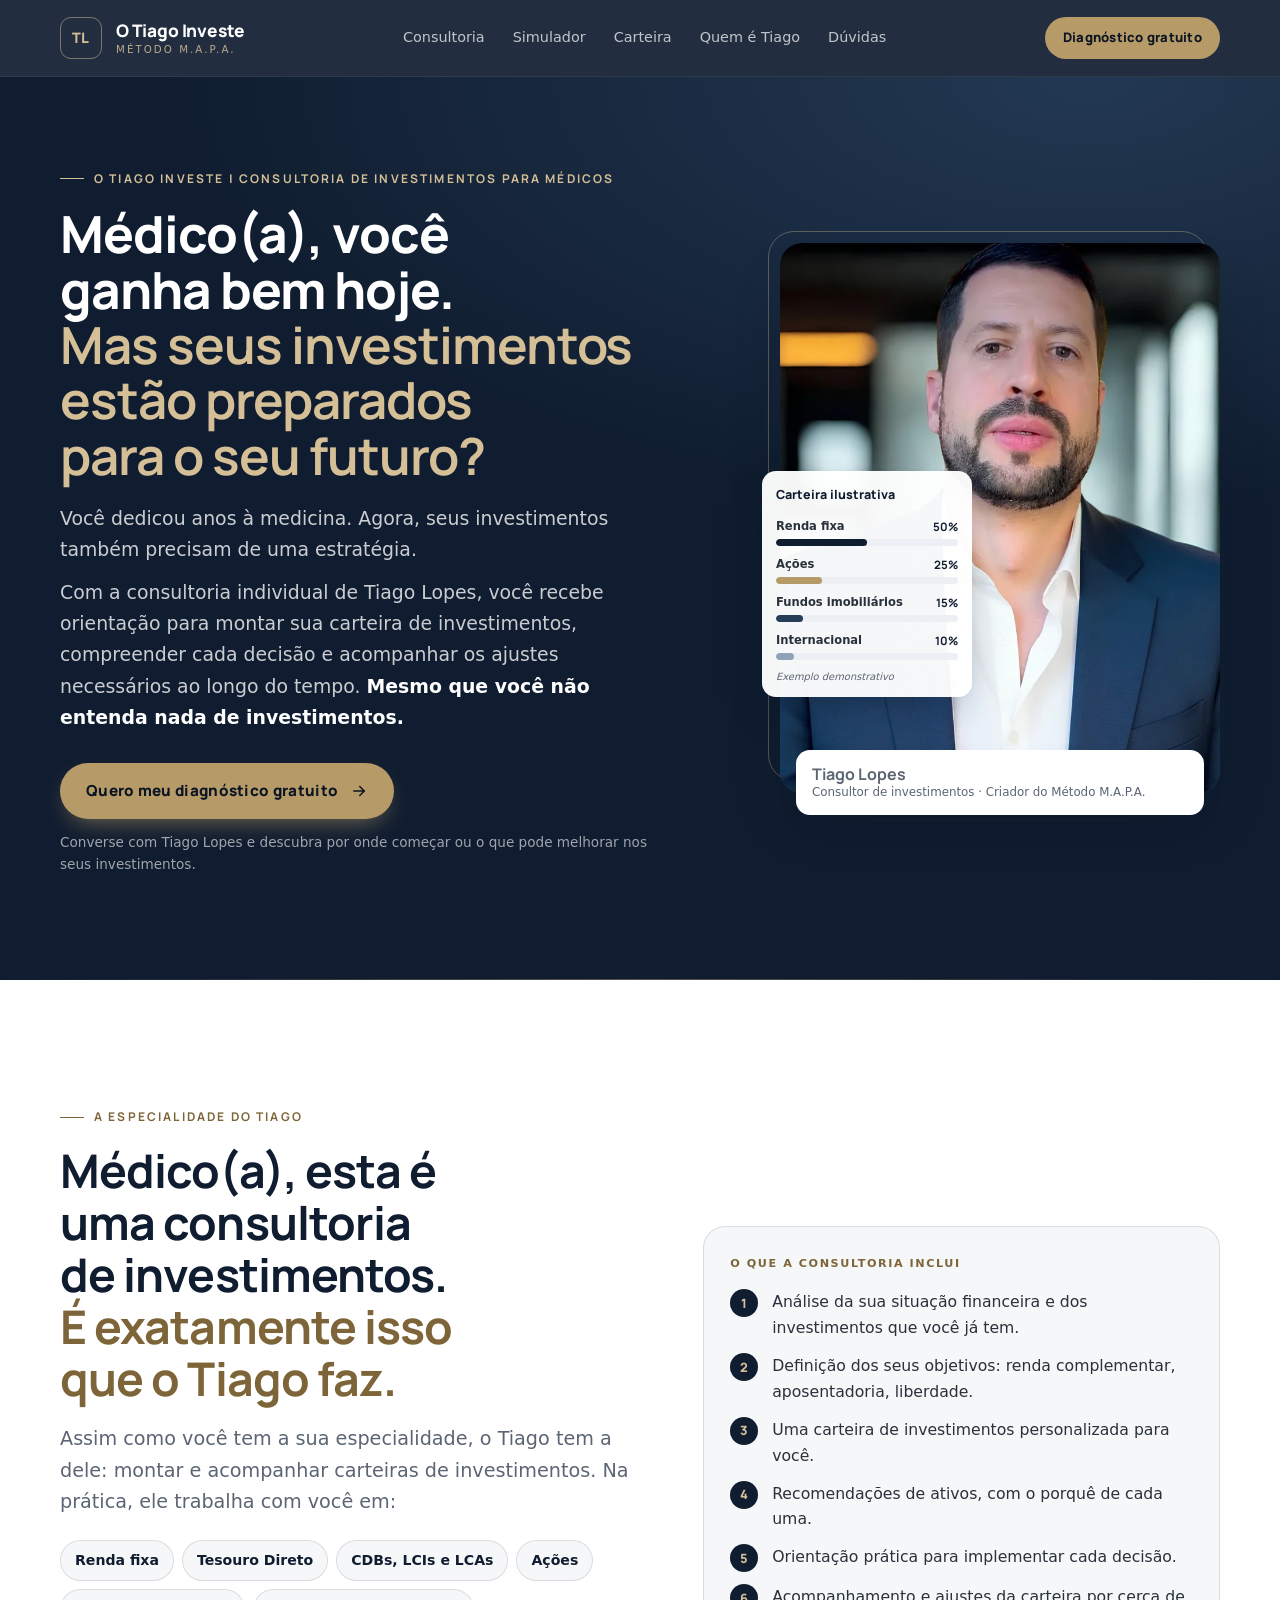
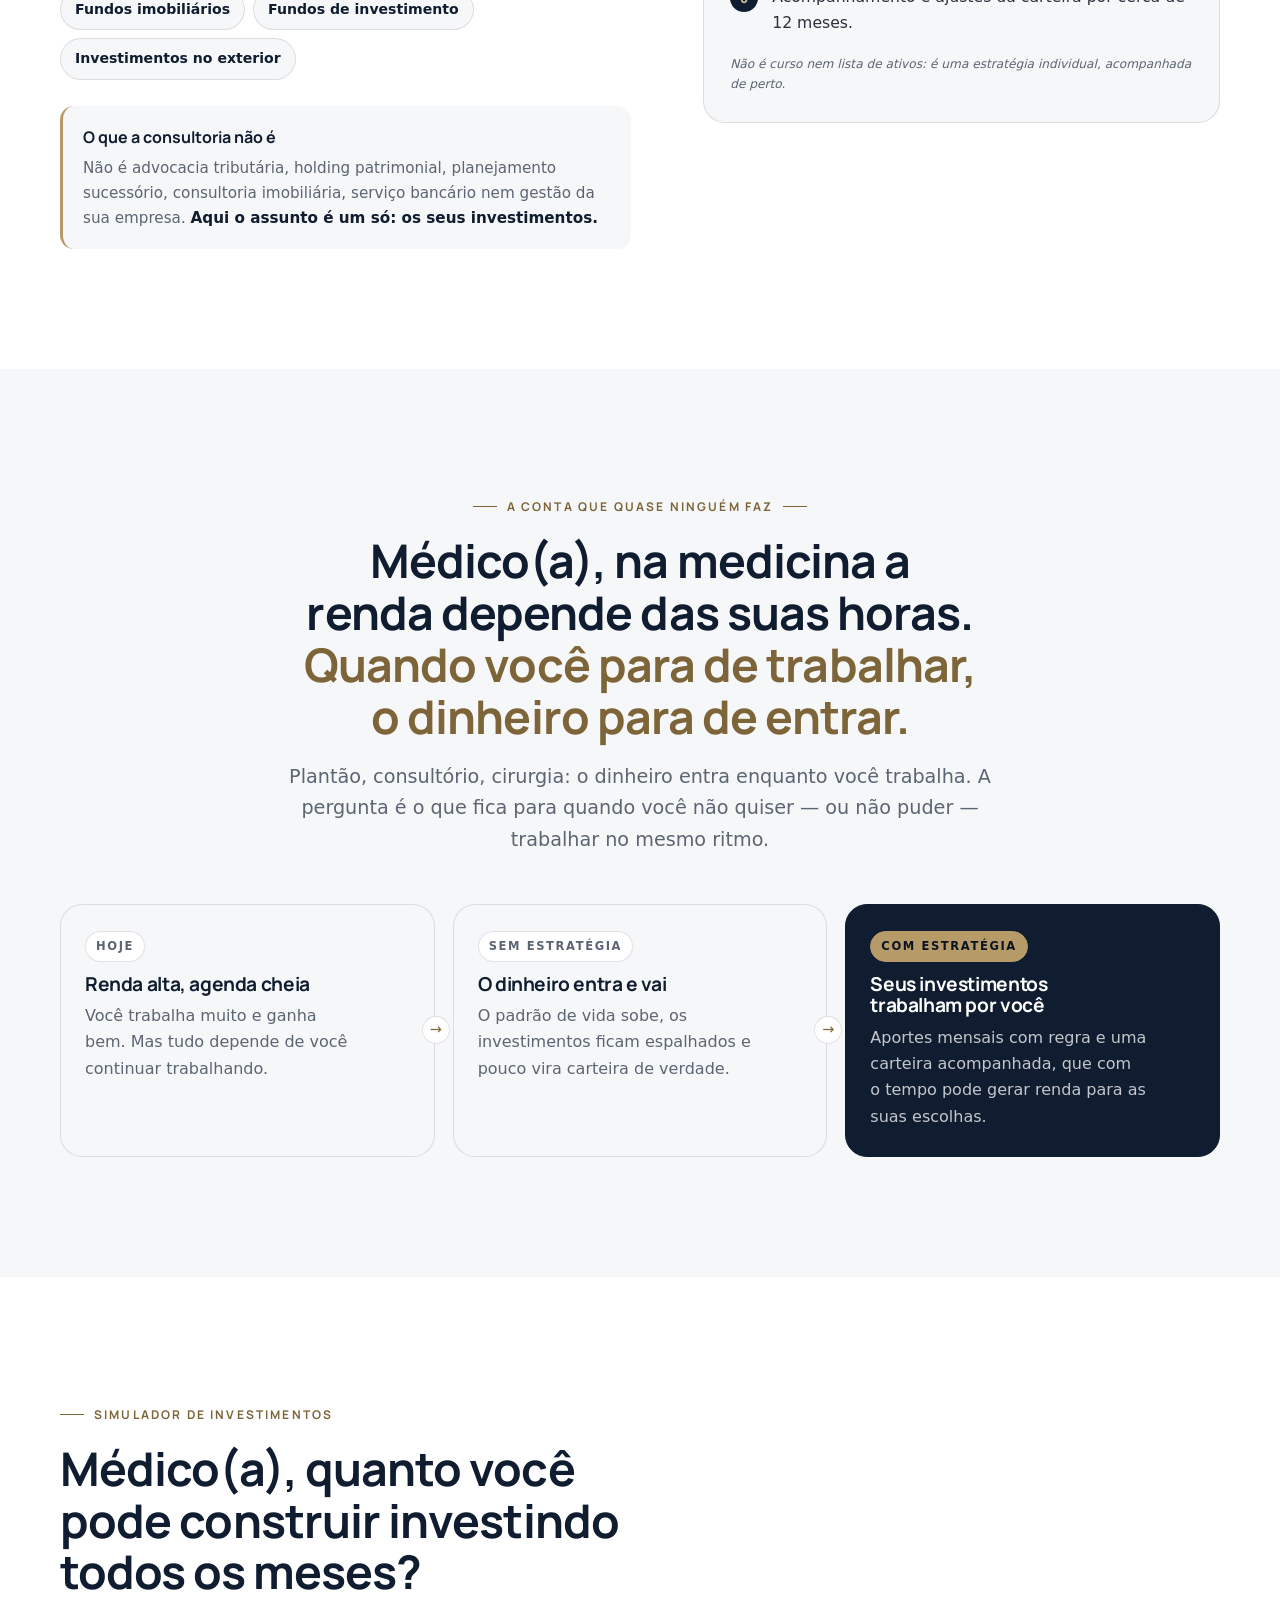
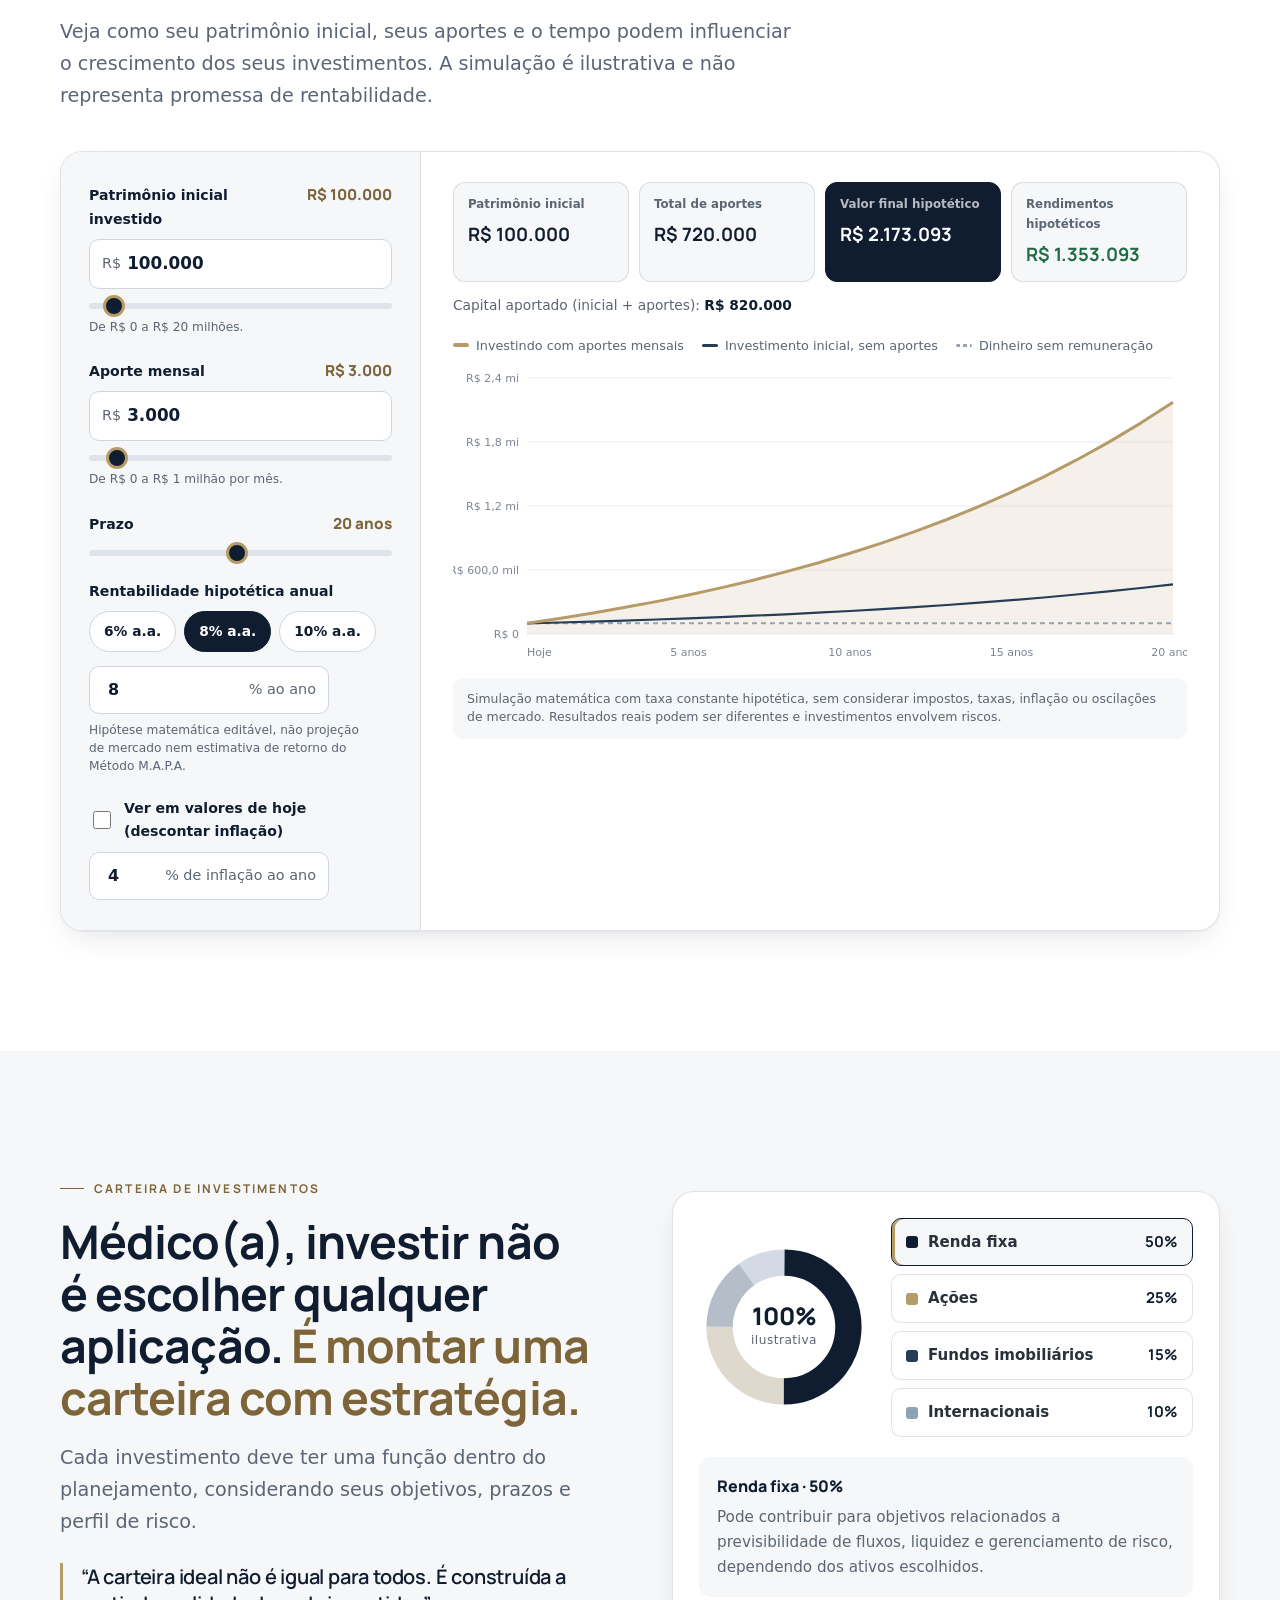
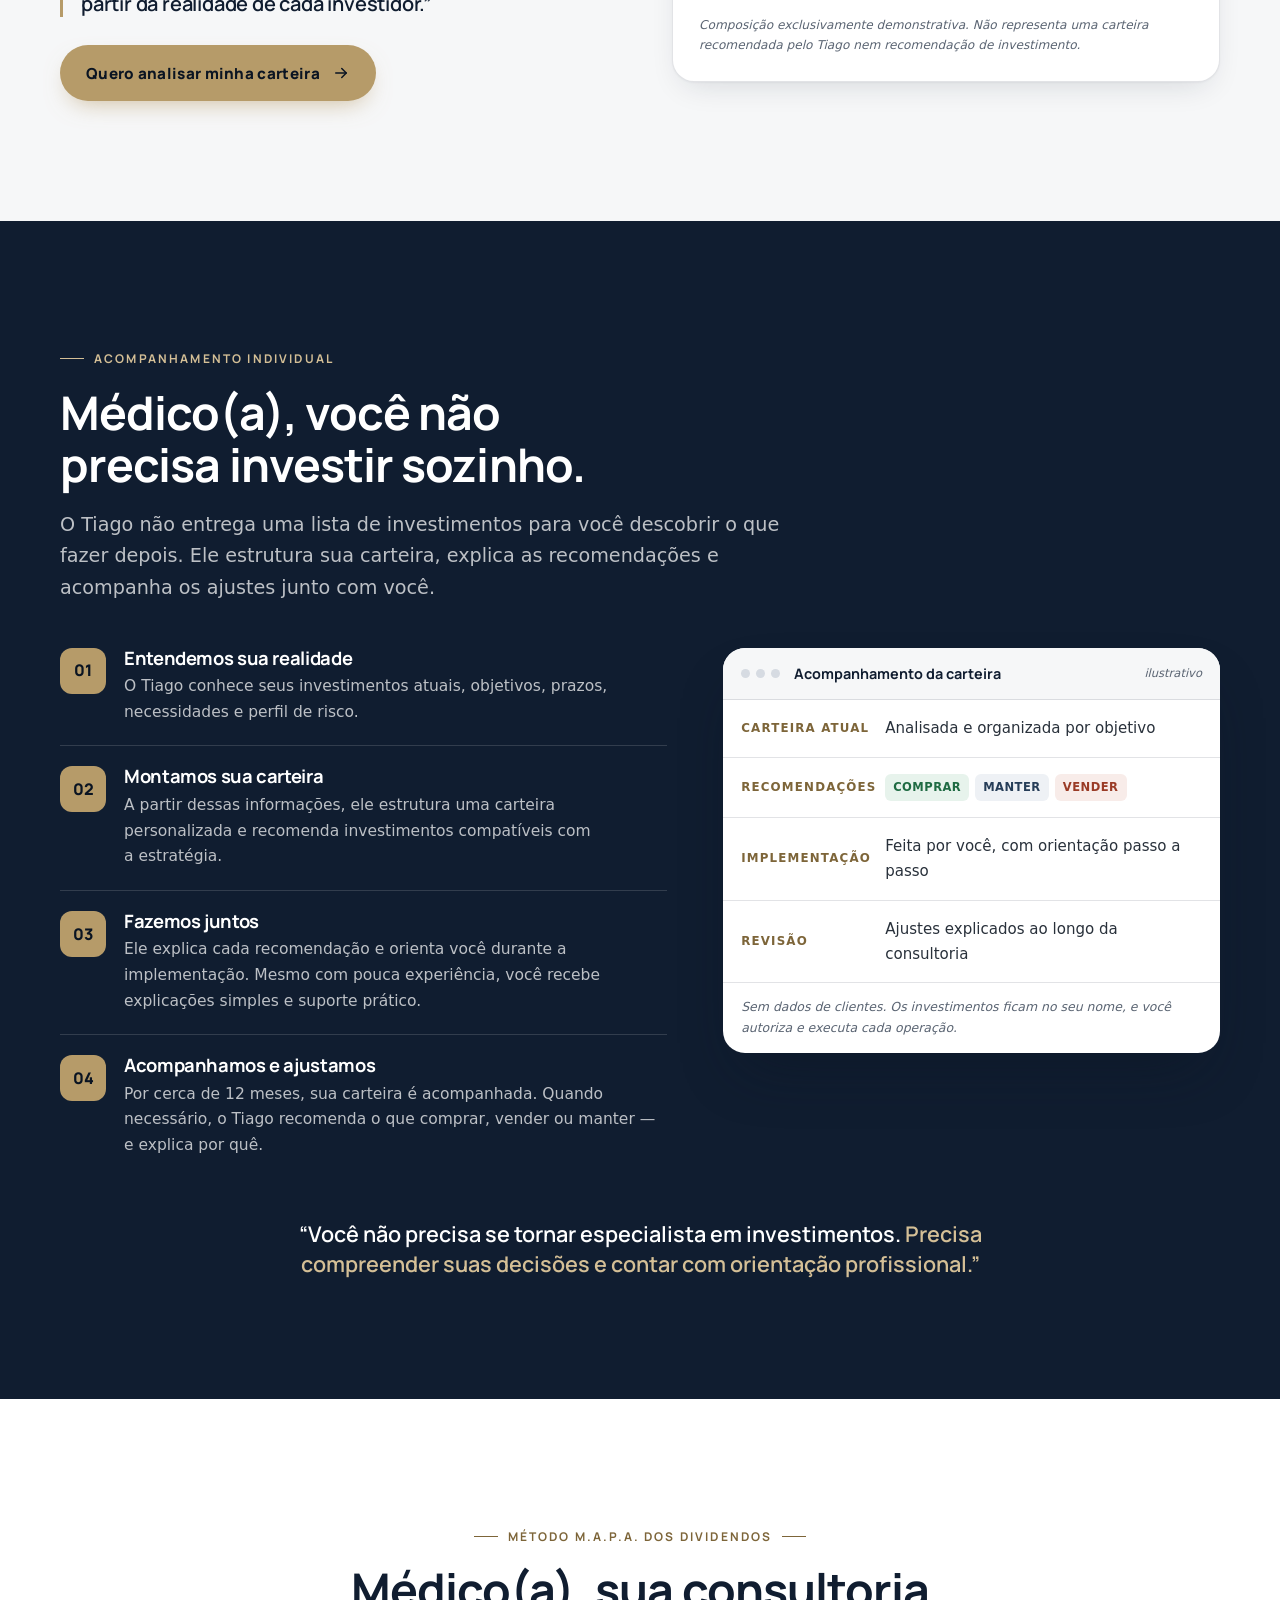
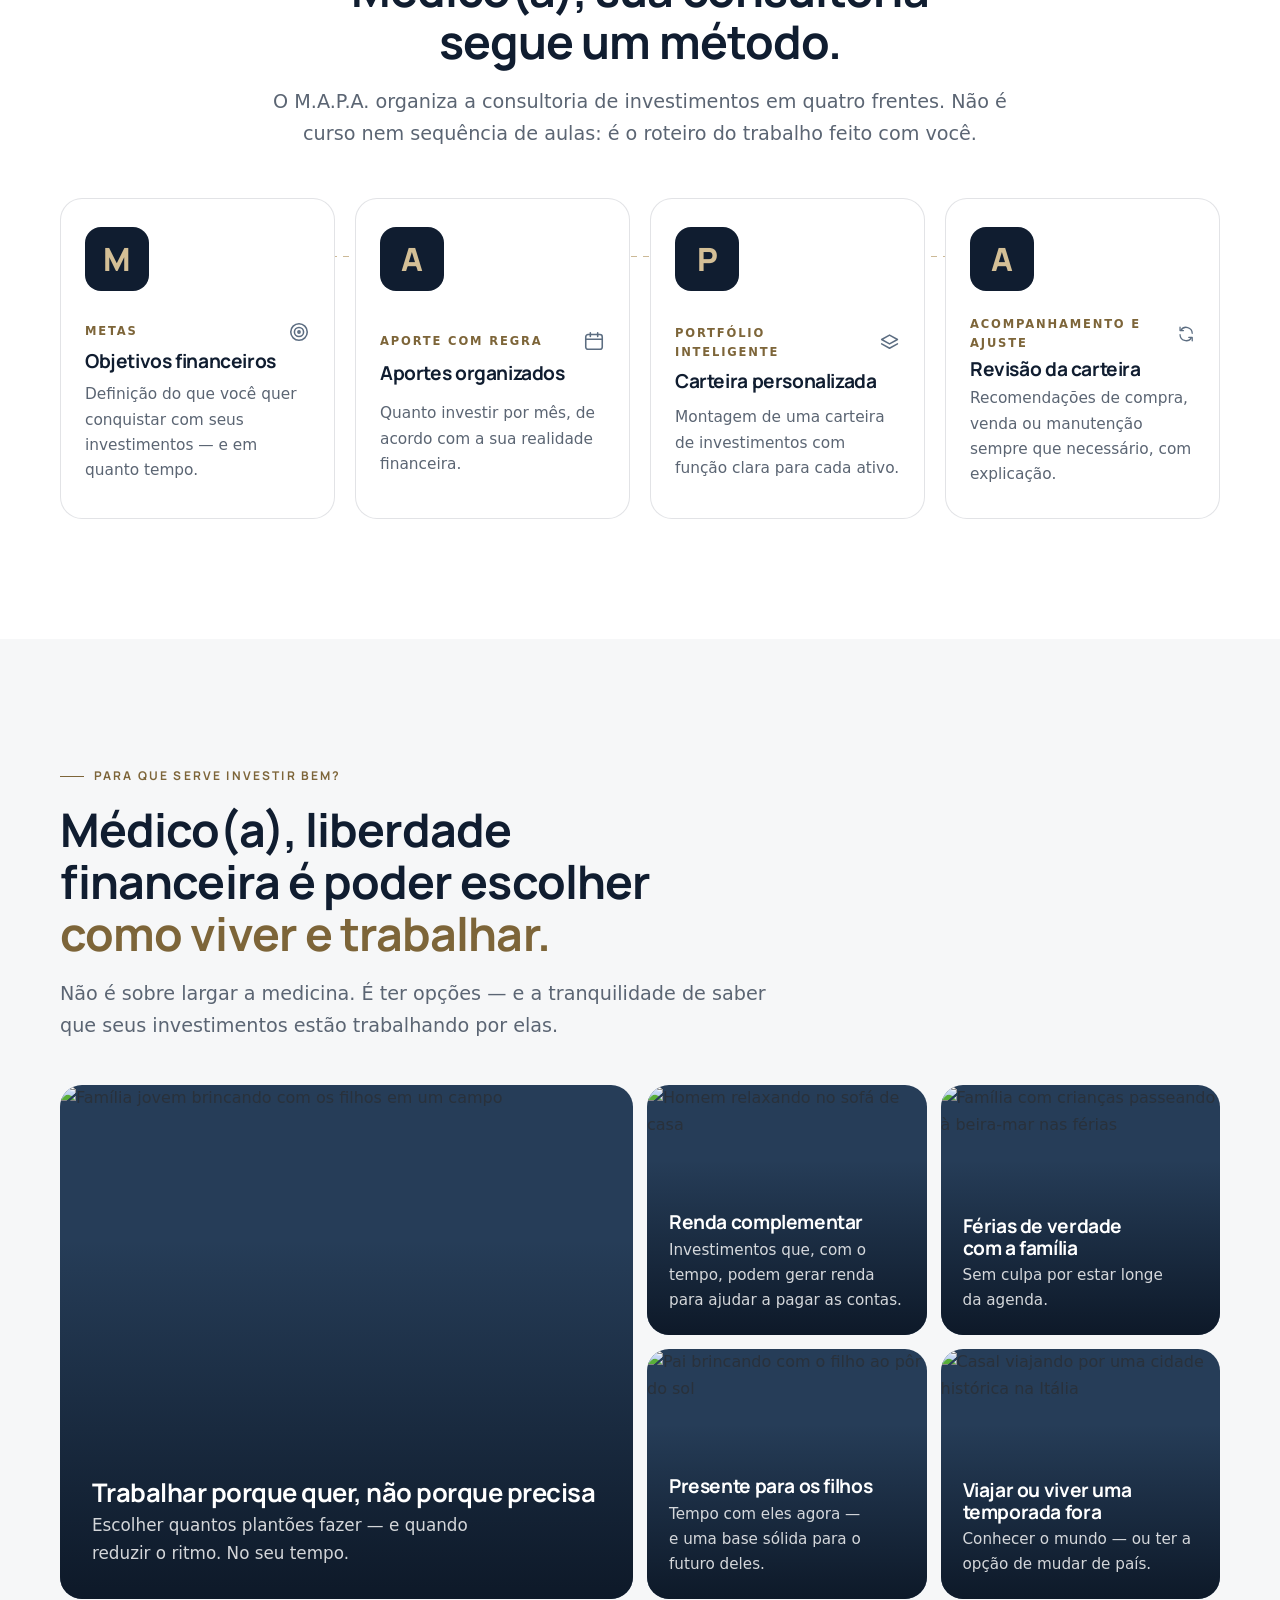
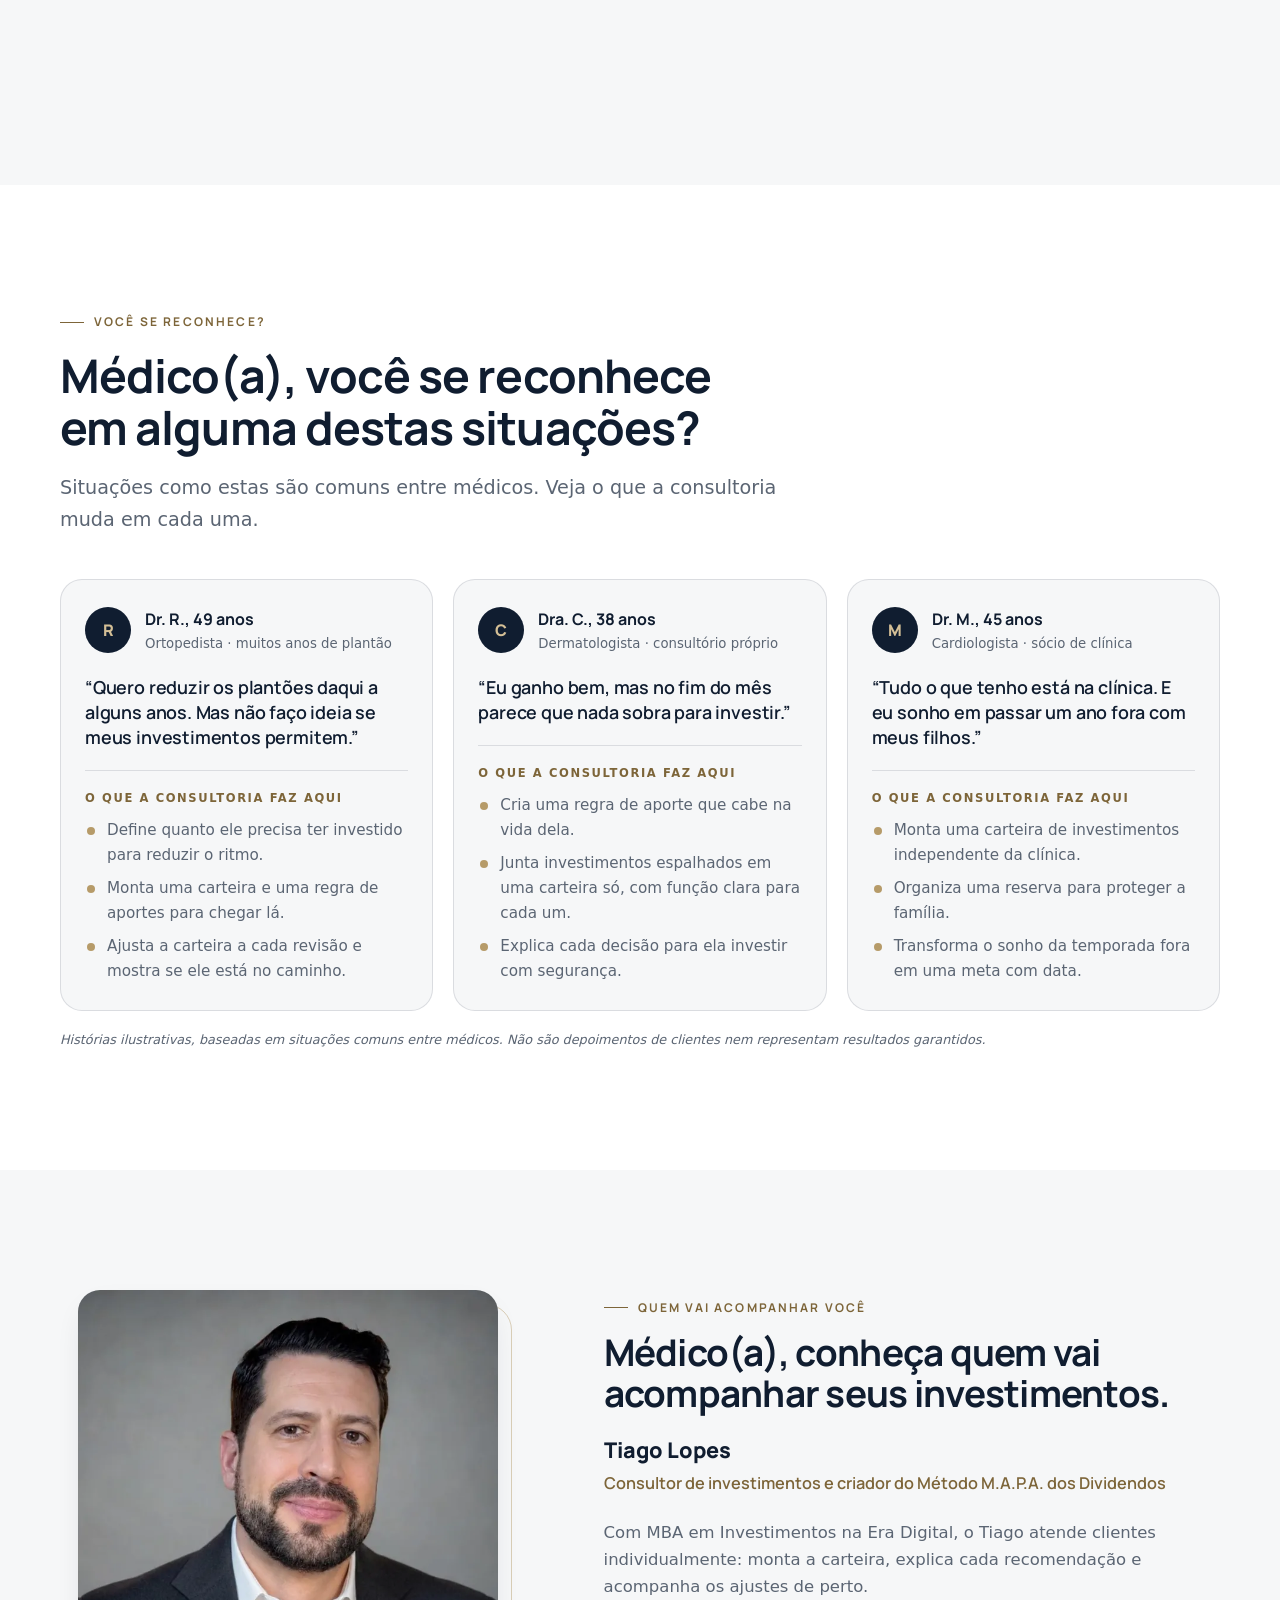
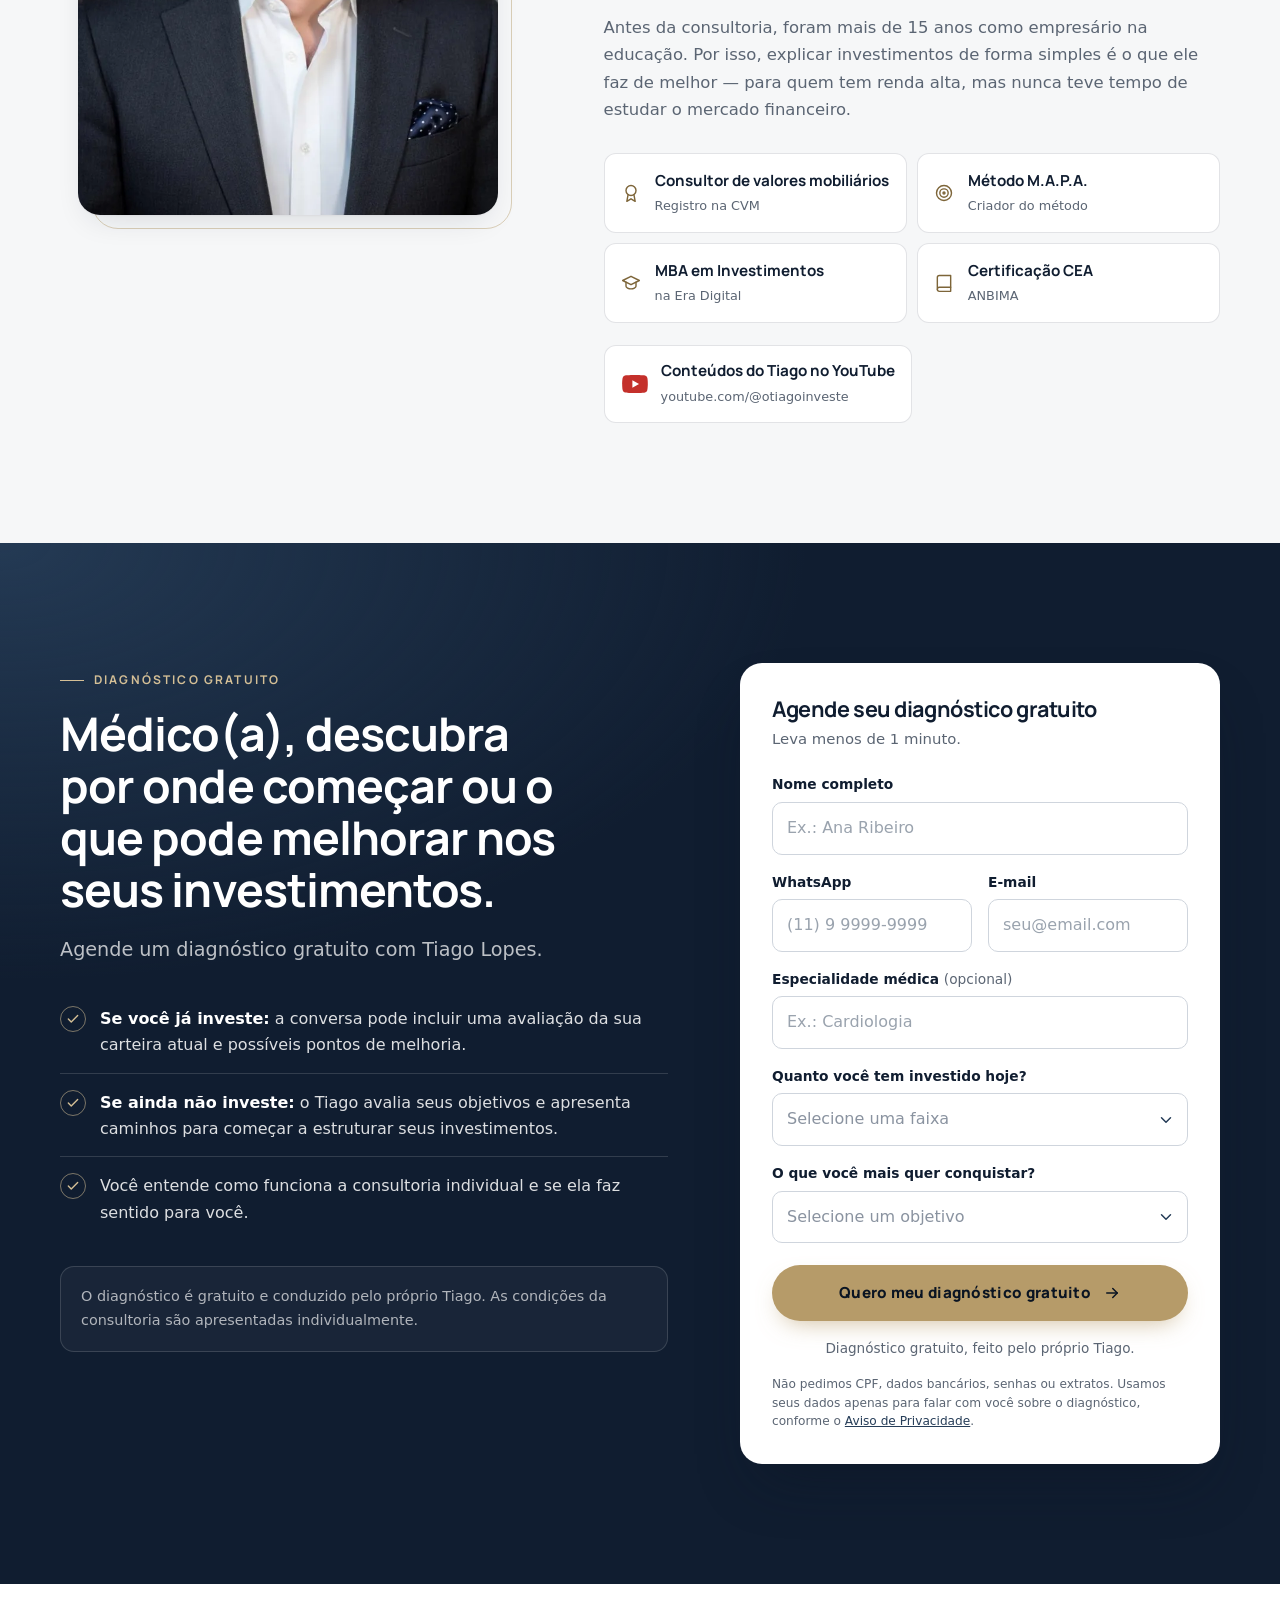
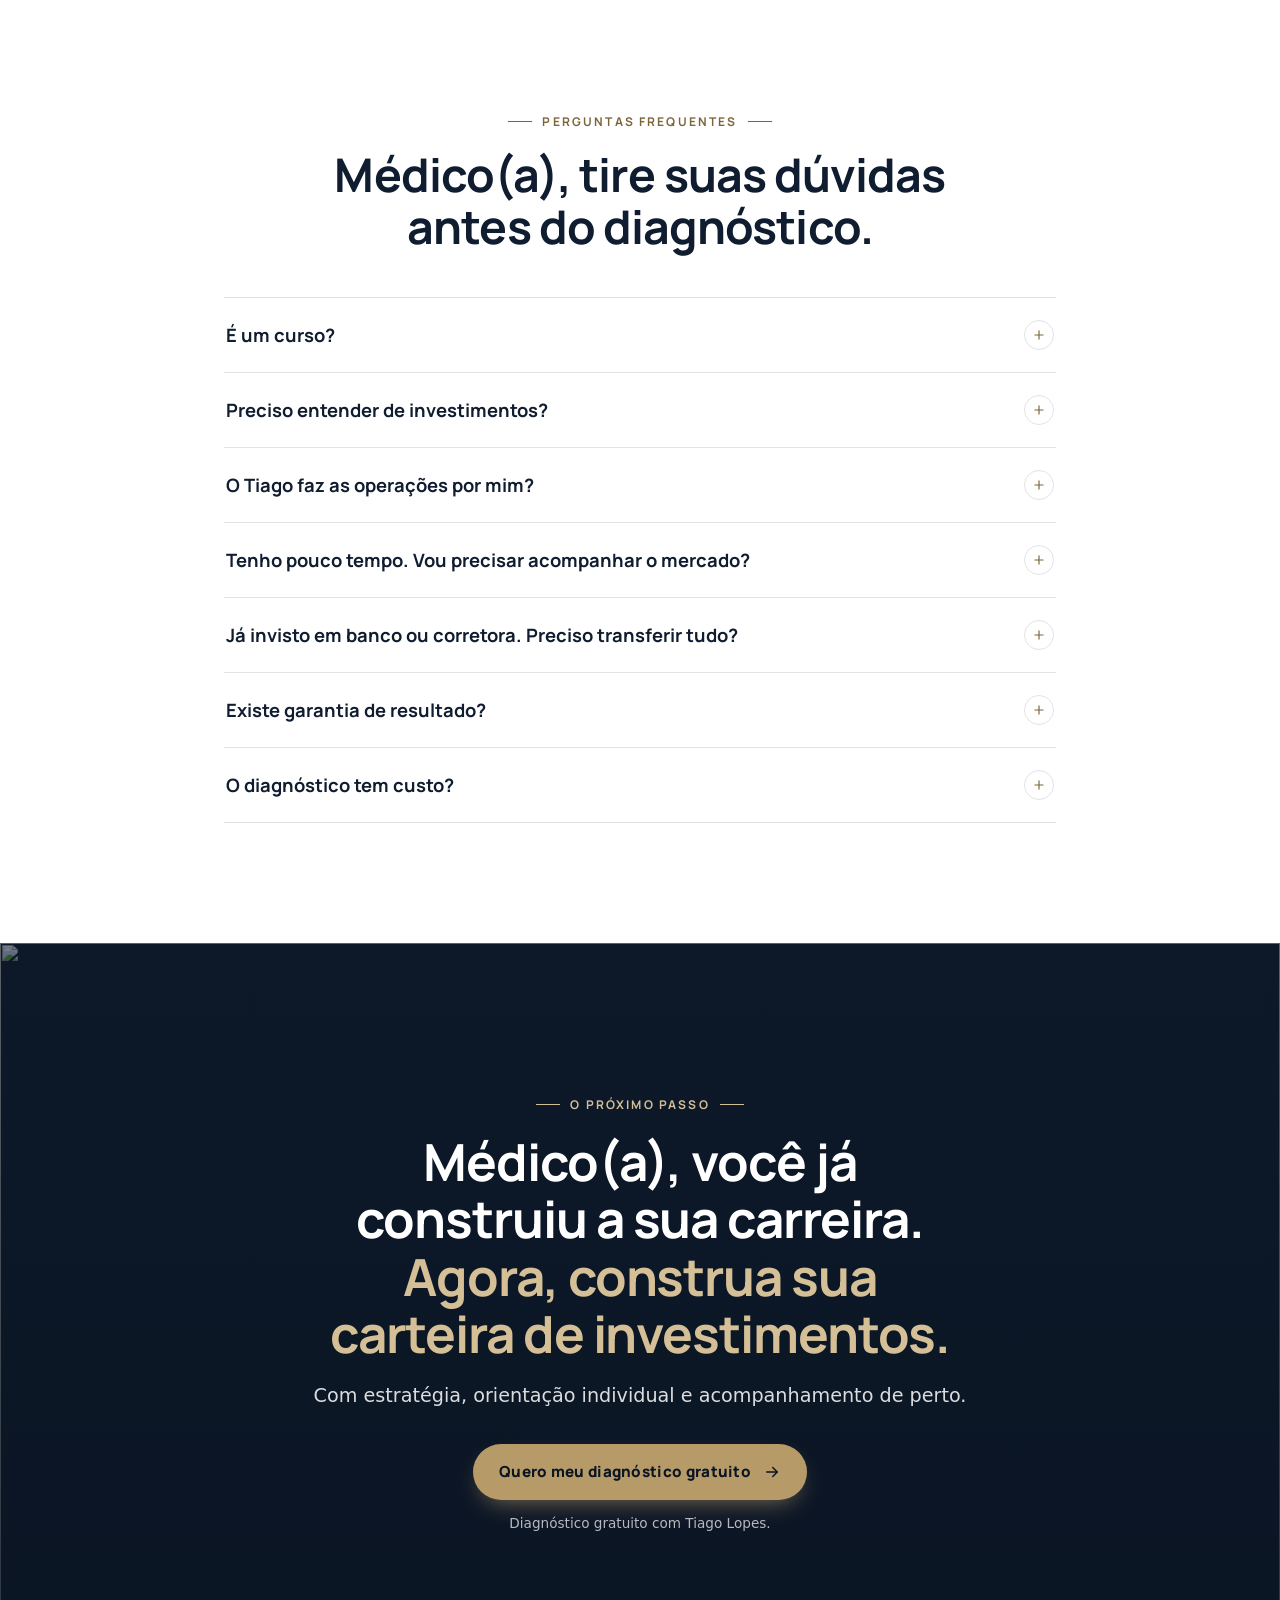
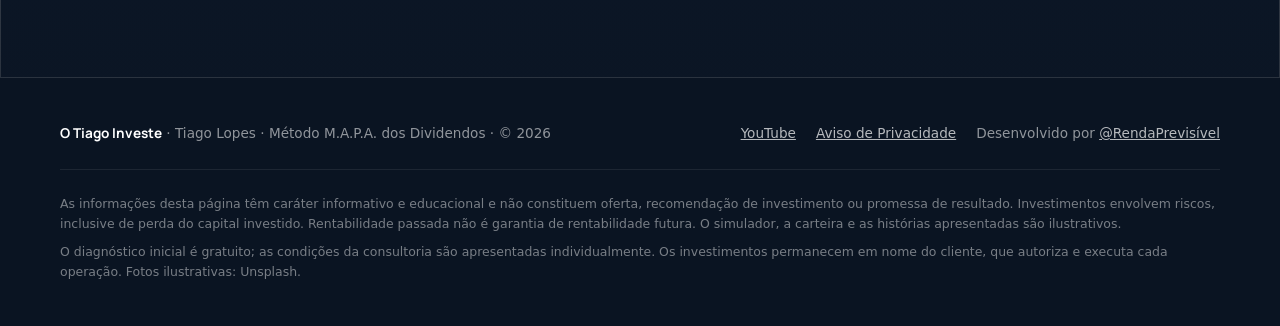
==== commit cb669d90: "v5: simulador, carteira interativa e acompanhamento individual - Hero com foto real do Tiago e nova " ====
--- a/index.html
+++ b/index.html
@@ -4,7 +4,7 @@
   <meta charset="UTF-8" />
   <meta name="viewport" content="width=device-width, initial-scale=1" />
   <title>Consultoria de investimentos para médicos | O Tiago Investe · Método M.A.P.A.</title>
-  <meta name="description" content="Médico(a), você ganha bem hoje. Mas o que vai sustentar a sua vida quando você parar? Consultoria de investimentos individual: o Tiago monta e acompanha a sua carteira com você. Diagnóstico gratuito." />
+  <meta name="description" content="Médico(a), seus investimentos estão preparados para o seu futuro? Consultoria de investimentos individual com Tiago Lopes: carteira montada, decisões explicadas e acompanhamento por cerca de 12 meses. Diagnóstico gratuito." />
   <link rel="canonical" href="https://otiagoinveste.com/" />
   <meta name="theme-color" content="#101D30" />
   <meta name="robots" content="index, follow" />
@@ -12,18 +12,16 @@
   <meta property="og:type" content="website" />
   <meta property="og:locale" content="pt_BR" />
   <meta property="og:url" content="https://otiagoinveste.com/" />
-  <meta property="og:title" content="Médico(a), o que vai sustentar a sua vida quando você parar?" />
-  <meta property="og:description" content="Consultoria de investimentos para médicos: carteira montada e acompanhada junto com você. Diagnóstico gratuito com Tiago Lopes." />
+  <meta property="og:title" content="Médico(a), seus investimentos estão preparados para o seu futuro?" />
+  <meta property="og:description" content="Consultoria de investimentos individual para médicos: carteira montada e acompanhada com você. Diagnóstico gratuito com Tiago Lopes." />
   <meta property="og:image" content="https://otiagoinveste.com/lp/img/tiago-lopes-escritorio.webp" />
   <meta name="twitter:card" content="summary_large_image" />
 
   <link rel="icon" href="data:image/svg+xml,%3Csvg xmlns='http://www.w3.org/2000/svg' viewBox='0 0 64 64'%3E%3Crect width='64' height='64' rx='14' fill='%23101D30'/%3E%3Cpath d='M18 20h28v7H35v25h-7V27H18z' fill='%23B69B69'/%3E%3C/svg%3E" />
 
+  <link rel="preload" href="lp/fonts/manrope-latin.woff2" as="font" type="font/woff2" crossorigin />
+  <link rel="preload" href="lp/img/tiago-lopes-escritorio.webp" as="image" type="image/webp" fetchpriority="high" />
   <link rel="preconnect" href="https://images.unsplash.com" />
-  <link rel="preload" href="lp/fonts/manrope-latin.woff2" as="font" type="font/woff2" crossorigin />
-  <link rel="preload" as="image" fetchpriority="high"
-        imagesrcset="https://images.unsplash.com/photo-1675270855267-3c73bfd13849?auto=format&fit=crop&w=520&h=650&q=70 520w, https://images.unsplash.com/photo-1675270855267-3c73bfd13849?auto=format&fit=crop&w=900&h=1125&q=70 900w"
-        imagesizes="(min-width: 960px) 440px, 90vw" />
   <link rel="stylesheet" href="lp/styles.css" />
   <script>document.documentElement.classList.add("js");</script>
   <script src="lp/tracking.js"></script>
@@ -35,8 +33,9 @@
     "name": "O Tiago Investe · Método M.A.P.A. dos Dividendos",
     "url": "https://otiagoinveste.com/",
     "image": "https://otiagoinveste.com/lp/img/tiago-lopes-escritorio.webp",
-    "description": "Consultoria de investimentos individual para médicos: carteira montada, explicada e acompanhada junto com o cliente.",
+    "description": "Consultoria de investimentos individual para médicos: carteira montada, decisões explicadas e acompanhamento junto com o cliente.",
     "areaServed": "BR",
+    "sameAs": ["https://www.youtube.com/@otiagoinveste"],
     "founder": { "@type": "Person", "name": "Tiago Lopes" }
   }
   </script>
@@ -58,6 +57,10 @@
       <symbol id="i-book" viewBox="0 0 24 24" fill="none" stroke="currentColor" stroke-width="1.7" stroke-linecap="round" stroke-linejoin="round"><path d="M4 19.5A2.5 2.5 0 0 1 6.5 17H20V3H6.5A2.5 2.5 0 0 0 4 5.5z"/><path d="M4 19.5A2.5 2.5 0 0 0 6.5 22H20v-5"/></symbol>
       <symbol id="i-plus" viewBox="0 0 24 24" fill="none" stroke="currentColor" stroke-width="2" stroke-linecap="round"><path d="M12 5v14M5 12h14"/></symbol>
       <symbol id="i-quote" viewBox="0 0 24 24" fill="currentColor"><path d="M9.5 6C6.5 7.2 4.5 9.8 4.5 13.2V18h6v-6H7.6c.2-1.9 1.3-3.4 3-4.2zM19.5 6c-3 1.2-5 3.8-5 7.2V18h6v-6h-2.9c.2-1.9 1.3-3.4 3-4.2z"/></symbol>
+      <symbol id="i-user" viewBox="0 0 24 24" fill="none" stroke="currentColor" stroke-width="1.7" stroke-linecap="round" stroke-linejoin="round"><circle cx="12" cy="8" r="4"/><path d="M4 21a8 8 0 0 1 16 0"/></symbol>
+      <symbol id="i-chart" viewBox="0 0 24 24" fill="none" stroke="currentColor" stroke-width="1.7" stroke-linecap="round" stroke-linejoin="round"><path d="M3 3v18h18"/><path d="m7 15 4-4 3 3 6-6"/></symbol>
+      <symbol id="i-hands" viewBox="0 0 24 24" fill="none" stroke="currentColor" stroke-width="1.7" stroke-linecap="round" stroke-linejoin="round"><path d="M8 13V5.5a1.5 1.5 0 0 1 3 0V12"/><path d="M11 11.5v-2a1.5 1.5 0 0 1 3 0V12"/><path d="M14 10.5a1.5 1.5 0 0 1 3 0V15a6 6 0 0 1-6 6h-1a6 6 0 0 1-5-2.7L3.3 15.5a1.5 1.5 0 0 1 2.4-1.8L8 16"/></symbol>
+      <symbol id="i-youtube" viewBox="0 0 24 24" fill="currentColor"><path d="M23 12s0-3.6-.46-5.33a2.78 2.78 0 0 0-1.95-1.97C18.88 4.25 12 4.25 12 4.25s-6.88 0-8.59.45A2.78 2.78 0 0 0 1.46 6.67C1 8.4 1 12 1 12s0 3.6.46 5.33a2.78 2.78 0 0 0 1.95 1.97c1.71.45 8.59.45 8.59.45s6.88 0 8.59-.45a2.78 2.78 0 0 0 1.95-1.97C23 15.6 23 12 23 12zM9.75 15.27V8.73L15.45 12z"/></symbol>
     </defs>
   </svg>
 
@@ -73,9 +76,9 @@
         </span>
       </a>
       <nav class="nav" aria-label="Seções da página">
-        <a href="#investimentos">Investimentos</a>
-        <a href="#futuro">Seu futuro</a>
-        <a href="#metodo">A consultoria</a>
+        <a href="#investimentos">Consultoria</a>
+        <a href="#simulador">Simulador</a>
+        <a href="#carteira">Carteira</a>
         <a href="#tiago">Quem é Tiago</a>
         <a href="#duvidas">Dúvidas</a>
       </nav>
@@ -89,16 +92,16 @@
     <section class="hero" id="inicio" aria-labelledby="hero-title">
       <div class="container hero-grid">
         <div>
-          <p class="eyebrow">Consultoria de investimentos para médicos</p>
-          <h1 id="hero-title">Médico(a), você ganha bem hoje. <span class="gold">Mas o que vai sustentar a sua vida quando você parar?</span></h1>
+          <p class="eyebrow">O Tiago Investe | Consultoria de investimentos para médicos</p>
+          <h1 id="hero-title">Médico(a), você ganha bem hoje. <span class="gold">Mas seus investimentos estão preparados para o seu futuro?</span></h1>
           <script>
             /* Variantes de headline para testes A/B — ?hv=a|b|c|d */
             (function () {
               var V = {
-                a: 'Médico(a), você cuida da saúde dos seus pacientes. <span class="gold">Quem está cuidando do seu futuro?</span>',
-                b: 'Médico(a), sua agenda já é cheia. <span class="gold">Seu futuro não precisa ser mais uma preocupação.</span>',
+                a: 'Médico(a), você cuida da saúde dos seus pacientes. <span class="gold">Quem está cuidando dos seus investimentos?</span>',
+                b: 'Médico(a), sua agenda já é cheia. <span class="gold">Seus investimentos não precisam ser mais uma preocupação.</span>',
                 c: 'Médico(a), até quando a sua vida vai depender <span class="gold">do próximo plantão?</span>',
-                d: 'Médico(a), ganhar bem é importante. <span class="gold">Transformar renda em liberdade exige um plano.</span>'
+                d: 'Médico(a), ganhar bem é importante. <span class="gold">Investir com estratégia é o que constrói liberdade.</span>'
               };
               var hv = (new URLSearchParams(location.search).get("hv") || "").toLowerCase();
               if (!V[hv]) { try { hv = sessionStorage.getItem("lp_hv") || ""; } catch (e) { hv = ""; } }
@@ -109,94 +112,72 @@
               document.documentElement.setAttribute("data-hv", V[hv] ? hv : "controle");
             })();
           </script>
-          <p class="hero-sub">O Tiago monta a sua carteira de investimentos com você, explica cada decisão e ajusta ao longo do caminho — para a renda de hoje virar investimentos que, no futuro, gerem uma renda que pague as suas contas. <strong>Mesmo que você não entenda nada de investimentos.</strong></p>
+          <p class="hero-sub">Você dedicou anos à medicina. Agora, seus investimentos também precisam de uma estratégia.</p>
+          <p class="hero-sub">Com a consultoria individual de Tiago Lopes, você recebe orientação para montar sua carteira de investimentos, compreender cada decisão e acompanhar os ajustes necessários ao longo do tempo. <strong>Mesmo que você não entenda nada de investimentos.</strong></p>
           <div class="hero-cta">
             <a class="btn" href="#diagnostico" data-cta="hero">Quero meu diagnóstico gratuito <svg aria-hidden="true"><use href="#i-arrow"/></svg></a>
-            <p class="micro">Diagnóstico gratuito da sua carteira com Tiago Lopes, consultor de investimentos registrado na CVM.</p>
+            <p class="micro">Converse com Tiago Lopes e descubra por onde começar ou o que pode melhorar nos seus investimentos.</p>
           </div>
         </div>
 
         <figure class="hero-media">
           <div class="hero-frame">
-            <img
-              src="https://images.unsplash.com/photo-1675270855267-3c73bfd13849?auto=format&fit=crop&w=900&h=1125&q=70"
-              srcset="https://images.unsplash.com/photo-1675270855267-3c73bfd13849?auto=format&fit=crop&w=520&h=650&q=70 520w, https://images.unsplash.com/photo-1675270855267-3c73bfd13849?auto=format&fit=crop&w=900&h=1125&q=70 900w"
-              sizes="(min-width: 960px) 440px, 90vw"
-              alt="Médica trabalhando no computador em seu consultório"
-              width="900" height="1125" fetchpriority="high" decoding="async" style="object-position:60% 50%" />
+            <img src="lp/img/tiago-lopes-escritorio.webp" alt="Tiago Lopes, consultor de investimentos" width="1000" height="952" fetchpriority="high" decoding="async" style="object-position:50% 20%" />
           </div>
           <div class="hero-portfolio" aria-hidden="true">
-            <span class="hp-title">Carteira montada com o Tiago</span>
-            <span class="hp-row"><span class="hp-label">Renda fixa<b>40%</b></span><span class="hp-track"><i style="--w:40%;--c:var(--navy)"></i></span></span>
+            <span class="hp-title">Carteira ilustrativa</span>
+            <span class="hp-row"><span class="hp-label">Renda fixa<b>50%</b></span><span class="hp-track"><i style="--w:50%;--c:var(--navy)"></i></span></span>
             <span class="hp-row"><span class="hp-label">Ações<b>25%</b></span><span class="hp-track"><i style="--w:25%;--c:var(--gold)"></i></span></span>
-            <span class="hp-row"><span class="hp-label">Fundos imobiliários<b>20%</b></span><span class="hp-track"><i style="--w:20%;--c:var(--navy-2)"></i></span></span>
-            <span class="hp-row"><span class="hp-label">Exterior<b>15%</b></span><span class="hp-track"><i style="--w:15%;--c:#8fa3b8"></i></span></span>
-            <span class="hp-foot">Exemplo ilustrativo</span>
-          </div>
-          <figcaption class="hero-badge">
-            <img class="avatar" src="lp/img/tiago-lopes-retrato.webp" alt="" width="48" height="48" />
-            <span><strong>Tiago Lopes</strong><span>Consultor de investimentos · CVM</span></span>
+            <span class="hp-row"><span class="hp-label">Fundos imobiliários<b>15%</b></span><span class="hp-track"><i style="--w:15%;--c:var(--navy-2)"></i></span></span>
+            <span class="hp-row"><span class="hp-label">Internacional<b>10%</b></span><span class="hp-track"><i style="--w:10%;--c:#8fa3b8"></i></span></span>
+            <span class="hp-foot">Exemplo demonstrativo</span>
+          </div>
+          <figcaption class="hero-badge hero-badge-name">
+            <span><strong>Tiago Lopes</strong><span>Consultor de investimentos · Criador do Método M.A.P.A.</span></span>
           </figcaption>
         </figure>
       </div>
     </section>
 
-    <!-- 1b. ESPECIALIDADE: CONSULTORIA DE INVESTIMENTOS ============= -->
+    <!-- 2. ESPECIALIDADE: CONSULTORIA DE INVESTIMENTOS ============== -->
     <section class="section bg-white" id="investimentos" aria-labelledby="s1b-title">
       <div class="container spec-grid">
         <div class="reveal">
           <p class="eyebrow">A especialidade do Tiago</p>
-          <h2 class="h-section" id="s1b-title">Consultoria de investimentos. <span class="gold">É exatamente isso que ele faz.</span></h2>
+          <h2 class="h-section" id="s1b-title">Médico(a), esta é uma consultoria de investimentos. <span class="gold">É exatamente isso que o Tiago faz.</span></h2>
           <p class="lead">Assim como você tem a sua especialidade, o Tiago tem a dele: montar e acompanhar carteiras de investimentos. Na prática, ele trabalha com você em:</p>
           <ul class="asset-chips" aria-label="Classes de investimento">
             <li>Renda fixa</li><li>Tesouro Direto</li><li>CDBs, LCIs e LCAs</li><li>Ações</li>
             <li>Fundos imobiliários</li><li>Fundos de investimento</li><li>Investimentos no exterior</li>
           </ul>
+          <!-- Criptomoedas: incluir somente após confirmação do Tiago. -->
           <div class="not-box">
             <p class="not-title">O que a consultoria <strong>não</strong> é</p>
-            <p>Não é advocacia, holding, planejamento tributário, sucessório ou imobiliário. Para isso, você continua com o seu advogado e o seu contador. <strong>Aqui o assunto é um só: os seus investimentos.</strong></p>
-          </div>
-        </div>
-
-        <figure class="portfolio-card reveal">
-          <figcaption>
-            <span class="pc-kicker">Exemplo de carteira</span>
-            <strong>Montada com o cliente, a partir dos objetivos dele</strong>
-          </figcaption>
-          <div class="pc-body">
-            <svg class="donut" viewBox="0 0 42 42" role="img" aria-label="Gráfico de exemplo: 40% renda fixa, 25% ações, 20% fundos imobiliários, 15% exterior">
-              <circle cx="21" cy="21" r="15.915" fill="none" stroke="#eceff3" stroke-width="6"/>
-              <circle cx="21" cy="21" r="15.915" fill="none" stroke="#101d30" stroke-width="6" stroke-dasharray="40 60" stroke-dashoffset="25"/>
-              <circle cx="21" cy="21" r="15.915" fill="none" stroke="#b69b69" stroke-width="6" stroke-dasharray="25 75" stroke-dashoffset="85"/>
-              <circle cx="21" cy="21" r="15.915" fill="none" stroke="#263d58" stroke-width="6" stroke-dasharray="20 80" stroke-dashoffset="60"/>
-              <circle cx="21" cy="21" r="15.915" fill="none" stroke="#8fa3b8" stroke-width="6" stroke-dasharray="15 85" stroke-dashoffset="40"/>
-            </svg>
-            <ul class="pc-legend">
-              <li><i style="background:#101d30"></i>Renda fixa<b>40%</b></li>
-              <li><i style="background:#b69b69"></i>Ações<b>25%</b></li>
-              <li><i style="background:#263d58"></i>Fundos imobiliários<b>20%</b></li>
-              <li><i style="background:#8fa3b8"></i>Exterior<b>15%</b></li>
-            </ul>
-          </div>
-          <div class="pc-review">
-            <p class="pc-kicker">Em cada revisão, juntos</p>
-            <ul>
-              <li><span class="tag buy">Comprar</span>o que reforça a estratégia</li>
-              <li><span class="tag hold">Manter</span>o que está cumprindo o seu papel</li>
-              <li><span class="tag sell">Vender</span>o que não faz mais sentido</li>
-            </ul>
-          </div>
-          <p class="pc-note">Exemplo ilustrativo, não é recomendação. A carteira de cada cliente depende do perfil, dos prazos e dos objetivos dele.</p>
-        </figure>
-      </div>
-    </section>
-
-    <!-- 2. A CONTA QUE POUCOS FAZEM ================================= -->
-    <section class="section bg-white" aria-labelledby="s2-title">
+            <p>Não é advocacia tributária, holding patrimonial, planejamento sucessório, consultoria imobiliária, serviço bancário nem gestão da sua empresa. <strong>Aqui o assunto é um só: os seus investimentos.</strong></p>
+          </div>
+        </div>
+
+        <div class="includes-card reveal">
+          <p class="pc-kicker">O que a consultoria inclui</p>
+          <ol class="includes">
+            <li><span>1</span>Análise da sua situação financeira e dos investimentos que você já tem.</li>
+            <li><span>2</span>Definição dos seus objetivos: renda complementar, aposentadoria, liberdade.</li>
+            <li><span>3</span>Uma carteira de investimentos personalizada para você.</li>
+            <li><span>4</span>Recomendações de ativos, com o porquê de cada uma.</li>
+            <li><span>5</span>Orientação prática para implementar cada decisão.</li>
+            <li><span>6</span>Acompanhamento e ajustes da carteira por cerca de 12 meses.</li>
+          </ol>
+          <p class="pc-note">Não é curso nem lista de ativos: é uma estratégia individual, acompanhada de perto.</p>
+        </div>
+      </div>
+    </section>
+
+    <!-- 3. A RENDA DEPENDE DAS SUAS HORAS =========================== -->
+    <section class="section bg-off" aria-labelledby="s2-title">
       <div class="container">
         <div class="section-head center reveal">
           <p class="eyebrow">A conta que quase ninguém faz</p>
-          <h2 class="h-section" id="s2-title">Na medicina, a renda depende das suas horas. <span class="gold">Quando você para de trabalhar, o dinheiro para de entrar.</span></h2>
+          <h2 class="h-section" id="s2-title">Médico(a), na medicina a renda depende das suas horas. <span class="gold">Quando você para de trabalhar, o dinheiro para de entrar.</span></h2>
           <p class="lead">Plantão, consultório, cirurgia: o dinheiro entra enquanto você trabalha. A pergunta é o que fica para quando você não quiser — ou não puder — trabalhar no mesmo ritmo.</p>
         </div>
         <ol class="compare reveal">
@@ -206,34 +187,231 @@
             <p>Você trabalha muito e ganha bem. Mas tudo depende de você continuar trabalhando.</p>
           </li>
           <li class="compare-item">
-            <span class="compare-tag">Sem um plano</span>
+            <span class="compare-tag">Sem estratégia</span>
             <h3>O dinheiro entra e vai</h3>
-            <p>O padrão de vida sobe, os investimentos ficam espalhados e pouco vira investimento de verdade.</p>
+            <p>O padrão de vida sobe, os investimentos ficam espalhados e pouco vira carteira de verdade.</p>
           </li>
           <li class="compare-item is-good">
-            <span class="compare-tag">Com um plano</span>
-            <h3>Seu dinheiro trabalha por você</h3>
-            <p>Uma carteira bem montada e acompanhada, que com o tempo pode gerar renda para sustentar as suas escolhas.</p>
+            <span class="compare-tag">Com estratégia</span>
+            <h3>Seus investimentos trabalham por você</h3>
+            <p>Aportes mensais com regra e uma carteira acompanhada, que com o tempo pode gerar renda para as suas escolhas.</p>
           </li>
         </ol>
       </div>
     </section>
 
-    <!-- 3. O FUTURO (benefício real) ================================ -->
+    <!-- 4. SIMULADOR ================================================ -->
+    <section class="section bg-white" id="simulador" aria-labelledby="s-sim-title">
+      <div class="container">
+        <div class="section-head reveal">
+          <p class="eyebrow">Simulador de investimentos</p>
+          <h2 class="h-section" id="s-sim-title">Médico(a), quanto você pode construir investindo todos os meses?</h2>
+          <p class="lead">Veja como seu patrimônio inicial, seus aportes e o tempo podem influenciar o crescimento dos seus investimentos. A simulação é ilustrativa e não representa promessa de rentabilidade.</p>
+        </div>
+
+        <div class="sim reveal" id="sim">
+          <form class="sim-controls" id="sim-form" novalidate onsubmit="return false">
+            <div class="sim-field">
+              <div class="sim-label-row"><label for="sim-p">Patrimônio inicial investido</label><output id="sim-p-out" for="sim-p">R$ 100.000</output></div>
+              <div class="sim-input-row">
+                <span class="prefix">R$</span>
+                <input id="sim-p" type="text" inputmode="numeric" autocomplete="off" value="100.000" data-min="0" data-max="20000000" aria-describedby="sim-p-help" />
+              </div>
+              <input class="sim-range" type="range" id="sim-p-range" min="0" max="2000000" step="10000" value="100000" aria-label="Ajustar patrimônio inicial" />
+              <p class="sim-help" id="sim-p-help">De R$ 0 a R$ 20 milhões.</p>
+            </div>
+
+            <div class="sim-field">
+              <div class="sim-label-row"><label for="sim-a">Aporte mensal</label><output id="sim-a-out" for="sim-a">R$ 3.000</output></div>
+              <div class="sim-input-row">
+                <span class="prefix">R$</span>
+                <input id="sim-a" type="text" inputmode="numeric" autocomplete="off" value="3.000" data-min="0" data-max="1000000" aria-describedby="sim-a-help" />
+              </div>
+              <input class="sim-range" type="range" id="sim-a-range" min="0" max="50000" step="500" value="3000" aria-label="Ajustar aporte mensal" />
+              <p class="sim-help" id="sim-a-help">De R$ 0 a R$ 1 milhão por mês.</p>
+            </div>
+
+            <div class="sim-field">
+              <div class="sim-label-row"><label for="sim-n">Prazo</label><output id="sim-n-out" for="sim-n">20 anos</output></div>
+              <input class="sim-range" type="range" id="sim-n" min="1" max="40" step="1" value="20" />
+            </div>
+
+            <fieldset class="sim-field sim-rates">
+              <legend>Rentabilidade hipotética anual</legend>
+              <div class="rate-chips" role="group" aria-label="Cenários de taxa">
+                <button type="button" class="rate-chip" data-rate="6" aria-pressed="false">6% a.a.</button>
+                <button type="button" class="rate-chip" data-rate="8" aria-pressed="true">8% a.a.</button>
+                <button type="button" class="rate-chip" data-rate="10" aria-pressed="false">10% a.a.</button>
+              </div>
+              <div class="sim-input-row small">
+                <label for="sim-r" class="sr-only">Taxa anual personalizada</label>
+                <input id="sim-r" type="number" inputmode="decimal" min="0" max="30" step="0.1" value="8" />
+                <span class="suffix">% ao ano</span>
+              </div>
+              <p class="sim-help">Hipótese matemática editável, não projeção de mercado nem estimativa de retorno do Método M.A.P.A.</p>
+            </fieldset>
+
+            <div class="sim-field sim-infl">
+              <label class="switch">
+                <input type="checkbox" id="sim-infl-on" />
+                <span>Ver em valores de hoje (descontar inflação)</span>
+              </label>
+              <div class="sim-input-row small" id="sim-infl-row" hidden>
+                <label for="sim-infl" class="sr-only">Inflação anual hipotética</label>
+                <input id="sim-infl" type="number" inputmode="decimal" min="0" max="20" step="0.1" value="4" />
+                <span class="suffix">% de inflação ao ano</span>
+              </div>
+            </div>
+          </form>
+
+          <div class="sim-results">
+            <div class="sim-stats" aria-live="polite" id="sim-stats">
+              <div class="stat"><span>Patrimônio inicial</span><b id="st-p">—</b></div>
+              <div class="stat"><span>Total de aportes</span><b id="st-a">—</b></div>
+              <div class="stat stat-main"><span>Valor final hipotético</span><b id="st-vf">—</b></div>
+              <div class="stat stat-gain"><span>Rendimentos hipotéticos</span><b id="st-g">—</b></div>
+            </div>
+            <p class="sim-capital">Capital aportado (inicial + aportes): <b id="st-cap">—</b><span id="st-real-note" hidden> · valores de hoje</span></p>
+
+            <div class="sim-chart-wrap">
+              <div class="sim-legend" aria-hidden="true">
+                <span><i class="lg-c"></i>Investindo com aportes mensais</span>
+                <span><i class="lg-b"></i>Investimento inicial, sem aportes</span>
+                <span><i class="lg-a"></i>Dinheiro sem remuneração</span>
+              </div>
+              <div class="sim-chart" id="sim-chart" role="img" aria-label="Gráfico da evolução hipotética do patrimônio"></div>
+              <div class="sim-tip" id="sim-tip" hidden></div>
+            </div>
+            <p class="sim-disclaimer">Simulação matemática com taxa constante hipotética, sem considerar impostos, taxas, inflação ou oscilações de mercado. Resultados reais podem ser diferentes e investimentos envolvem riscos.</p>
+          </div>
+        </div>
+      </div>
+    </section>
+
+    <!-- 5. CARTEIRA ILUSTRATIVA ===================================== -->
+    <section class="section bg-off" id="carteira" aria-labelledby="s-cart-title">
+      <div class="container cart-grid">
+        <div class="reveal">
+          <p class="eyebrow">Carteira de investimentos</p>
+          <h2 class="h-section" id="s-cart-title">Médico(a), investir não é escolher qualquer aplicação. <span class="gold">É montar uma carteira com estratégia.</span></h2>
+          <p class="lead">Cada investimento deve ter uma função dentro do planejamento, considerando seus objetivos, prazos e perfil de risco.</p>
+          <p class="statement cart-concl">“A carteira ideal não é igual para todos. É construída a partir da realidade de cada investidor.”</p>
+          <a class="btn" href="#diagnostico" data-cta="carteira" style="margin-top:28px">Quero analisar minha carteira <svg aria-hidden="true"><use href="#i-arrow"/></svg></a>
+        </div>
+
+        <div class="cart-card reveal" id="cart">
+          <div class="cart-top">
+            <svg class="cart-donut" viewBox="0 0 42 42" aria-hidden="true">
+              <circle cx="21" cy="21" r="15.915" fill="none" stroke="#eceff3" stroke-width="6.5"/>
+              <circle class="seg" data-k="rf" cx="21" cy="21" r="15.915" fill="none" stroke="#101d30" stroke-width="6.5" stroke-dasharray="50 50" stroke-dashoffset="25"/>
+              <circle class="seg" data-k="acoes" cx="21" cy="21" r="15.915" fill="none" stroke="#b69b69" stroke-width="6.5" stroke-dasharray="25 75" stroke-dashoffset="75"/>
+              <circle class="seg" data-k="fii" cx="21" cy="21" r="15.915" fill="none" stroke="#263d58" stroke-width="6.5" stroke-dasharray="15 85" stroke-dashoffset="50"/>
+              <circle class="seg" data-k="intl" cx="21" cy="21" r="15.915" fill="none" stroke="#8fa3b8" stroke-width="6.5" stroke-dasharray="10 90" stroke-dashoffset="35"/>
+              <text x="21" y="20.5" text-anchor="middle" class="donut-total">100%</text>
+              <text x="21" y="25.3" text-anchor="middle" class="donut-sub">ilustrativa</text>
+            </svg>
+            <div class="cart-classes" role="group" aria-label="Classes da carteira ilustrativa">
+              <button type="button" class="cls" data-k="rf" aria-pressed="true" aria-controls="cart-desc"><i style="background:#101d30"></i>Renda fixa<b>50%</b></button>
+              <button type="button" class="cls" data-k="acoes" aria-pressed="false" aria-controls="cart-desc"><i style="background:#b69b69"></i>Ações<b>25%</b></button>
+              <button type="button" class="cls" data-k="fii" aria-pressed="false" aria-controls="cart-desc"><i style="background:#263d58"></i>Fundos imobiliários<b>15%</b></button>
+              <button type="button" class="cls" data-k="intl" aria-pressed="false" aria-controls="cart-desc"><i style="background:#8fa3b8"></i>Internacionais<b>10%</b></button>
+            </div>
+          </div>
+          <div class="cart-desc" id="cart-desc" aria-live="polite">
+            <p class="cart-desc-title">Renda fixa · 50%</p>
+            <p>Pode contribuir para objetivos relacionados a previsibilidade de fluxos, liquidez e gerenciamento de risco, dependendo dos ativos escolhidos.</p>
+          </div>
+          <p class="pc-note">Composição exclusivamente demonstrativa. Não representa uma carteira recomendada pelo Tiago nem recomendação de investimento.</p>
+        </div>
+      </div>
+    </section>
+
+    <!-- 6. ACOMPANHAMENTO INDIVIDUAL ================================ -->
+    <section class="section bg-navy" id="acompanhamento" aria-labelledby="s-acomp-title">
+      <div class="container">
+        <div class="section-head reveal">
+          <p class="eyebrow">Acompanhamento individual</p>
+          <h2 class="h-section" id="s-acomp-title">Médico(a), você não precisa investir sozinho.</h2>
+          <p class="lead">O Tiago não entrega uma lista de investimentos para você descobrir o que fazer depois. Ele estrutura sua carteira, explica as recomendações e acompanha os ajustes junto com você.</p>
+        </div>
+
+        <div class="acomp-grid">
+          <ol class="steps-dark">
+            <li class="reveal"><span class="sd-num">01</span><div><h3>Entendemos sua realidade</h3><p>O Tiago conhece seus investimentos atuais, objetivos, prazos, necessidades e perfil de risco.</p></div></li>
+            <li class="reveal"><span class="sd-num">02</span><div><h3>Montamos sua carteira</h3><p>A partir dessas informações, ele estrutura uma carteira personalizada e recomenda investimentos compatíveis com a estratégia.</p></div></li>
+            <li class="reveal"><span class="sd-num">03</span><div><h3>Fazemos juntos</h3><p>Ele explica cada recomendação e orienta você durante a implementação. Mesmo com pouca experiência, você recebe explicações simples e suporte prático.</p></div></li>
+            <li class="reveal"><span class="sd-num">04</span><div><h3>Acompanhamos e ajustamos</h3><p>Por cerca de 12 meses, sua carteira é acompanhada. Quando necessário, o Tiago recomenda o que comprar, vender ou manter — e explica por quê.</p></div></li>
+          </ol>
+
+          <figure class="panel reveal" aria-label="Interface ilustrativa do acompanhamento">
+            <figcaption class="panel-head"><span class="dot"></span><span class="dot"></span><span class="dot"></span><b>Acompanhamento da carteira</b><em>ilustrativo</em></figcaption>
+            <div class="panel-row"><span class="pr-k">Carteira atual</span><span class="pr-v">Analisada e organizada por objetivo</span></div>
+            <div class="panel-row"><span class="pr-k">Recomendações</span>
+              <span class="pr-v pr-tags"><span class="tag buy">Comprar</span><span class="tag hold">Manter</span><span class="tag sell">Vender</span></span>
+            </div>
+            <div class="panel-row"><span class="pr-k">Implementação</span><span class="pr-v">Feita por você, com orientação passo a passo</span></div>
+            <div class="panel-row"><span class="pr-k">Revisão</span><span class="pr-v">Ajustes explicados ao longo da consultoria</span></div>
+            <p class="panel-note">Sem dados de clientes. Os investimentos ficam no seu nome, e você autoriza e executa cada operação.</p>
+          </figure>
+        </div>
+
+        <p class="mapa-foot reveal">“Você não precisa se tornar especialista em investimentos. <span class="gold">Precisa compreender suas decisões e contar com orientação profissional.”</span></p>
+      </div>
+    </section>
+
+    <!-- 7. MÉTODO M.A.P.A. ========================================== -->
+    <section class="section bg-white" id="metodo" aria-labelledby="s4-title">
+      <div class="container">
+        <div class="section-head center reveal">
+          <p class="eyebrow">Método M.A.P.A. dos Dividendos</p>
+          <h2 class="h-section" id="s4-title">Médico(a), sua consultoria segue um método.</h2>
+          <p class="lead">O M.A.P.A. organiza a consultoria de investimentos em quatro frentes. Não é curso nem sequência de aulas: é o roteiro do trabalho feito com você.</p>
+        </div>
+        <ol class="mapa">
+          <li class="mapa-step reveal">
+            <span class="mapa-letter" aria-hidden="true">M</span>
+            <div class="mapa-top"><span class="mapa-num">METAS</span><svg aria-hidden="true"><use href="#i-target"/></svg></div>
+            <h3>Objetivos financeiros</h3>
+            <p>Definição do que você quer conquistar com seus investimentos — e em quanto tempo.</p>
+          </li>
+          <li class="mapa-step reveal">
+            <span class="mapa-letter" aria-hidden="true">A</span>
+            <div class="mapa-top"><span class="mapa-num">APORTE COM REGRA</span><svg aria-hidden="true"><use href="#i-calendar"/></svg></div>
+            <h3>Aportes organizados</h3>
+            <p>Quanto investir por mês, de acordo com a sua realidade financeira.</p>
+          </li>
+          <li class="mapa-step reveal">
+            <span class="mapa-letter" aria-hidden="true">P</span>
+            <div class="mapa-top"><span class="mapa-num">PORTFÓLIO INTELIGENTE</span><svg aria-hidden="true"><use href="#i-layers"/></svg></div>
+            <h3>Carteira personalizada</h3>
+            <p>Montagem de uma carteira de investimentos com função clara para cada ativo.</p>
+          </li>
+          <li class="mapa-step reveal">
+            <span class="mapa-letter" aria-hidden="true">A</span>
+            <div class="mapa-top"><span class="mapa-num">ACOMPANHAMENTO E AJUSTE</span><svg aria-hidden="true"><use href="#i-refresh"/></svg></div>
+            <h3>Revisão da carteira</h3>
+            <p>Recomendações de compra, venda ou manutenção sempre que necessário, com explicação.</p>
+          </li>
+        </ol>
+      </div>
+    </section>
+
+    <!-- 8. LIBERDADE (benefícios com fotos) ========================= -->
     <section class="section bg-off" id="futuro" aria-labelledby="s3-title">
       <div class="container">
         <div class="section-head reveal">
           <p class="eyebrow">Para que serve investir bem?</p>
-          <h2 class="h-section" id="s3-title">Não é sobre acumular dinheiro. <span class="gold">É sobre o que ele permite viver.</span></h2>
+          <h2 class="h-section" id="s3-title">Médico(a), liberdade financeira é poder escolher <span class="gold">como viver e trabalhar.</span></h2>
+          <p class="lead">Não é sobre largar a medicina. É ter opções — e a tranquilidade de saber que seus investimentos estão trabalhando por elas.</p>
         </div>
         <ul class="future">
           <li class="future-card is-big reveal">
             <img src="https://images.unsplash.com/photo-1542037104857-ffbb0b9155fb?auto=format&fit=crop&w=1000&h=760&q=70" alt="Família jovem brincando com os filhos em um campo" width="1000" height="760" loading="lazy" decoding="async" />
-            <div class="future-text"><h3>Trabalhar porque quer, não porque precisa</h3><p>Escolher quantos plantões fazer — e quando reduzir o ritmo. No seu tempo, não quando o corpo pedir.</p></div>
+            <div class="future-text"><h3>Trabalhar porque quer, não porque precisa</h3><p>Escolher quantos plantões fazer — e quando reduzir o ritmo. No seu tempo.</p></div>
           </li>
           <li class="future-card reveal">
             <img src="https://images.unsplash.com/photo-1758598303702-acbab724cd9f?auto=format&fit=crop&w=700&h=520&q=70" alt="Homem relaxando no sofá de casa" width="700" height="520" loading="lazy" decoding="async" />
-            <div class="future-text"><h3>Renda que paga as suas contas</h3><p>Investimentos que, com o tempo, geram renda — e você dorme com a cabeça tranquila.</p></div>
+            <div class="future-text"><h3>Renda complementar</h3><p>Investimentos que, com o tempo, podem gerar renda para ajudar a pagar as contas.</p></div>
           </li>
           <li class="future-card reveal">
             <img src="https://images.unsplash.com/photo-1612491863330-0f177869d2b7?auto=format&fit=crop&w=700&h=520&q=70" alt="Família com crianças passeando à beira-mar nas férias" width="700" height="520" loading="lazy" decoding="async" />
@@ -252,69 +430,31 @@
       </div>
     </section>
 
-    <!-- 4. COMO FUNCIONA / MÉTODO M.A.P.A. ========================== -->
-    <section class="section bg-navy" id="metodo" aria-labelledby="s4-title">
-      <div class="container">
-        <div class="section-head center reveal">
-          <p class="eyebrow">Consultoria de investimentos · Método M.A.P.A.</p>
-          <h2 class="h-section" id="s4-title">Você não precisa entender de investimentos. <span class="gold">O Tiago faz junto com você.</span></h2>
-          <p class="lead">Não é curso nem aula. É uma consultoria de investimentos individual: o Tiago monta a sua carteira com você, pega na sua mão em cada passo e acompanha de perto por aproximadamente 12 meses.</p>
-        </div>
-        <ol class="mapa mapa-dark">
-          <li class="mapa-step reveal">
-            <span class="mapa-letter" aria-hidden="true">M</span>
-            <div class="mapa-top"><span class="mapa-num">METAS</span><svg aria-hidden="true"><use href="#i-target"/></svg></div>
-            <h3>Onde você quer chegar</h3>
-            <p>Com quantos anos quer ter liberdade? Quanto precisa para viver bem? Tudo começa aqui.</p>
-          </li>
-          <li class="mapa-step reveal">
-            <span class="mapa-letter" aria-hidden="true">A</span>
-            <div class="mapa-top"><span class="mapa-num">APORTE COM REGRA</span><svg aria-hidden="true"><use href="#i-calendar"/></svg></div>
-            <h3>Quanto investir por mês</h3>
-            <p>Uma regra clara para a renda de hoje virar investimento, sem abrir mão de viver bem.</p>
-          </li>
-          <li class="mapa-step reveal">
-            <span class="mapa-letter" aria-hidden="true">P</span>
-            <div class="mapa-top"><span class="mapa-num">PORTFÓLIO INTELIGENTE</span><svg aria-hidden="true"><use href="#i-layers"/></svg></div>
-            <h3>Sua carteira, montada com você</h3>
-            <p>O Tiago indica o que comprar, quanto e por quê — e vocês executam juntos, na sua corretora.</p>
-          </li>
-          <li class="mapa-step reveal">
-            <span class="mapa-letter" aria-hidden="true">A</span>
-            <div class="mapa-top"><span class="mapa-num">ACOMPANHAMENTO</span><svg aria-hidden="true"><use href="#i-refresh"/></svg></div>
-            <h3>Ajustes na carteira, juntos</h3>
-            <p>Revisões ao longo da consultoria: o que comprar, o que vender e o que manter. Sempre explicado.</p>
-          </li>
-        </ol>
-        <p class="mapa-foot reveal">Seus investimentos ficam no seu nome, na sua corretora. <span class="gold">Você não decide sozinho — e não executa sozinho.</span></p>
-      </div>
-    </section>
-
-    <!-- 5. HISTÓRIAS (ilustrativas) ================================= -->
+    <!-- 9. HISTÓRIAS (ilustrativas) ================================= -->
     <section class="section bg-white" id="historias" aria-labelledby="s5-title">
       <div class="container">
         <div class="section-head reveal">
           <p class="eyebrow">Você se reconhece?</p>
-          <h2 class="h-section" id="s5-title">Médicos diferentes. <span class="gold">A mesma pergunta: “e o meu futuro?”</span></h2>
+          <h2 class="h-section" id="s5-title">Médico(a), você se reconhece em alguma destas situações?</h2>
           <p class="lead">Situações como estas são comuns entre médicos. Veja o que a consultoria muda em cada uma.</p>
         </div>
 
         <!--
           ATENÇÃO: os casos abaixo são ILUSTRATIVOS (personas), sinalizados como tal na página.
           Quando houver depoimentos REAIS com autorização por escrito, use o bloco .testimonial
-          comentado no final desta seção e remova ou mantenha as personas.
+          comentado no final desta seção.
         -->
         <ul class="stories">
           <li class="story reveal">
             <div class="story-head">
               <span class="story-avatar" aria-hidden="true">R</span>
-              <div><strong>Dr. R., 52 anos</strong><span>Ortopedista · 25 anos de plantão</span></div>
-            </div>
-            <blockquote>“Quero parar de dar plantão aos 58. Mas não faço ideia se consigo.”</blockquote>
+              <div><strong>Dr. R., 49 anos</strong><span>Ortopedista · muitos anos de plantão</span></div>
+            </div>
+            <blockquote>“Quero reduzir os plantões daqui a alguns anos. Mas não faço ideia se meus investimentos permitem.”</blockquote>
             <p class="story-label">O que a consultoria faz aqui</p>
             <ul class="story-list">
-              <li>Calcula quanto ele precisa ter para viver bem sem os plantões.</li>
-              <li>Monta uma carteira para gerar renda até lá.</li>
+              <li>Define quanto ele precisa ter investido para reduzir o ritmo.</li>
+              <li>Monta uma carteira e uma regra de aportes para chegar lá.</li>
               <li>Ajusta a carteira a cada revisão e mostra se ele está no caminho.</li>
             </ul>
           </li>
@@ -323,12 +463,12 @@
               <span class="story-avatar" aria-hidden="true">C</span>
               <div><strong>Dra. C., 38 anos</strong><span>Dermatologista · consultório próprio</span></div>
             </div>
-            <blockquote>“Eu ganho bem, mas no fim do mês parece que nada sobra.”</blockquote>
+            <blockquote>“Eu ganho bem, mas no fim do mês parece que nada sobra para investir.”</blockquote>
             <p class="story-label">O que a consultoria faz aqui</p>
             <ul class="story-list">
               <li>Cria uma regra de aporte que cabe na vida dela.</li>
               <li>Junta investimentos espalhados em uma carteira só, com função clara para cada um.</li>
-              <li>Transforma renda alta em uma carteira que cresce com o tempo.</li>
+              <li>Explica cada decisão para ela investir com segurança.</li>
             </ul>
           </li>
           <li class="story reveal">
@@ -340,7 +480,7 @@
             <p class="story-label">O que a consultoria faz aqui</p>
             <ul class="story-list">
               <li>Monta uma carteira de investimentos independente da clínica.</li>
-              <li>Monta uma reserva para proteger a família.</li>
+              <li>Organiza uma reserva para proteger a família.</li>
               <li>Transforma o sonho da temporada fora em uma meta com data.</li>
             </ul>
           </li>
@@ -358,47 +498,52 @@
       </div>
     </section>
 
-    <!-- 6. TIAGO ==================================================== -->
+    <!-- 10. TIAGO =================================================== -->
     <section class="section bg-off" id="tiago" aria-labelledby="s6-title">
       <div class="container about-grid">
         <figure class="about-photo reveal" style="margin:0 auto">
           <div class="frame">
-            <img src="lp/img/tiago-lopes-escritorio.webp" alt="Tiago Lopes" width="1000" height="952" loading="lazy" decoding="async" />
+            <img src="lp/img/tiago-lopes-retrato.webp" alt="Retrato de Tiago Lopes" width="900" height="890" loading="lazy" decoding="async" />
           </div>
         </figure>
         <div class="reveal">
-          <p class="eyebrow">Quem vai caminhar com você</p>
-          <h2 class="about-name" id="s6-title">Tiago Lopes</h2>
-          <p class="about-role">Consultor de investimentos registrado na CVM e criador do Método M.A.P.A. dos Dividendos</p>
+          <p class="eyebrow">Quem vai acompanhar você</p>
+          <h2 class="h-section about-h" id="s6-title">Médico(a), conheça quem vai acompanhar seus investimentos.</h2>
+          <p class="about-name-sm">Tiago Lopes</p>
+          <p class="about-role">Consultor de investimentos e criador do Método M.A.P.A. dos Dividendos</p>
           <div class="about-body">
-            <p>Investidor profissional e MBA em Investimentos na Era Digital. Antes da consultoria, foram mais de 15 anos como empresário na educação — por isso explicar de forma simples é o que ele faz de melhor.</p>
-            <p>Ao longo dos anos, viu muitos profissionais brilhantes — com renda alta e muito dinheiro investido — sem saber se estavam construindo o futuro que queriam. Não por falta de capacidade, mas por falta de tempo e de alguém que explicasse com clareza.</p>
-            <p>O trabalho dele é esse: <strong>montar a sua carteira de investimentos com você, explicar cada decisão em linguagem simples e acompanhar — e ajustar — de perto.</strong></p>
-          </div>
-          <ul class="creds" aria-label="Formação e credenciais">
-            <!-- Registro CVM confirmado pelo Tiago. Se quiser exibir o nº / ato declaratório, incluir aqui. -->
-            <li><svg aria-hidden="true"><use href="#i-award"/></svg><span><strong>Consultor de valores mobiliários</strong><small>Registrado na CVM</small></span></li>
-            <li><svg aria-hidden="true"><use href="#i-layers"/></svg><span><strong>Investidor profissional</strong><small>Conforme regras da CVM</small></span></li>
+            <p>Com MBA em Investimentos na Era Digital, o Tiago atende clientes individualmente: monta a carteira, explica cada recomendação e acompanha os ajustes de perto.</p>
+            <p>Antes da consultoria, foram mais de 15 anos como empresário na educação. Por isso, explicar investimentos de forma simples é o que ele faz de melhor — para quem tem renda alta, mas nunca teve tempo de estudar o mercado financeiro.</p>
+          </div>
+          <ul class="creds" aria-label="Credenciais">
+            <!-- Registro CVM informado pelo Tiago: CONFIRMAR registro ativo e categoria (consultor de valores mobiliários) antes da publicação oficial. -->
+            <li><svg aria-hidden="true"><use href="#i-award"/></svg><span><strong>Consultor de valores mobiliários</strong><small>Registro na CVM</small></span></li>
+            <li><svg aria-hidden="true"><use href="#i-target"/></svg><span><strong>Método M.A.P.A.</strong><small>Criador do método</small></span></li>
             <li><svg aria-hidden="true"><use href="#i-cap"/></svg><span><strong>MBA em Investimentos</strong><small>na Era Digital</small></span></li>
             <li><svg aria-hidden="true"><use href="#i-book"/></svg><span><strong>Certificação CEA</strong><small>ANBIMA</small></span></li>
+            <!-- "Investidor profissional": solicitado pelo Tiago, mas só publicar após confirmar que ele atende à definição regulatória (CVM) e possui a documentação. -->
           </ul>
-        </div>
-      </div>
-    </section>
-
-    <!-- 7. DIAGNÓSTICO + FORMULÁRIO ================================ -->
+          <a class="yt-link" href="https://www.youtube.com/@otiagoinveste" target="_blank" rel="noopener" data-cta="youtube">
+            <svg aria-hidden="true"><use href="#i-youtube"/></svg>
+            <span><strong>Conteúdos do Tiago no YouTube</strong><small>youtube.com/@otiagoinveste</small></span>
+          </a>
+        </div>
+      </div>
+    </section>
+
+    <!-- 11. DIAGNÓSTICO + FORMULÁRIO ================================ -->
     <section class="section diag bg-navy" id="diagnostico" aria-labelledby="s7-title">
       <div class="container diag-grid">
         <div class="reveal">
-          <p class="eyebrow">Diagnóstico gratuito da sua carteira</p>
-          <h2 class="h-section" id="s7-title">Médico(a), vamos olhar a sua carteira juntos?</h2>
-          <p class="lead">Em uma conversa individual, o Tiago analisa os seus investimentos de hoje, entende onde você quer chegar e mostra o que pode melhorar.</p>
+          <p class="eyebrow">Diagnóstico gratuito</p>
+          <h2 class="h-section" id="s7-title">Médico(a), descubra por onde começar ou o que pode melhorar nos seus investimentos.</h2>
+          <p class="lead">Agende um diagnóstico gratuito com Tiago Lopes.</p>
           <ul class="diag-list">
-            <li><span class="check" aria-hidden="true"><svg><use href="#i-check"/></svg></span>Diagnóstico da sua carteira atual: o que está bom e o que pode melhorar.</li>
-            <li><span class="check" aria-hidden="true"><svg><use href="#i-check"/></svg></span>Seus objetivos: renda passiva, aposentadoria, família, liberdade.</li>
-            <li><span class="check" aria-hidden="true"><svg><use href="#i-check"/></svg></span>Como a consultoria funciona e se ela faz sentido para você.</li>
+            <li><span class="check" aria-hidden="true"><svg><use href="#i-check"/></svg></span><span><strong>Se você já investe:</strong> a conversa pode incluir uma avaliação da sua carteira atual e possíveis pontos de melhoria.</span></li>
+            <li><span class="check" aria-hidden="true"><svg><use href="#i-check"/></svg></span><span><strong>Se ainda não investe:</strong> o Tiago avalia seus objetivos e apresenta caminhos para começar a estruturar seus investimentos.</span></li>
+            <li><span class="check" aria-hidden="true"><svg><use href="#i-check"/></svg></span><span>Você entende como funciona a consultoria individual e se ela faz sentido para você.</span></li>
           </ul>
-          <p class="diag-note">Ainda não investe? Sem problema: o diagnóstico também serve para definir o seu ponto de partida. As condições da consultoria são apresentadas individualmente.</p>
+          <p class="diag-note">O diagnóstico é gratuito e conduzido pelo próprio Tiago. As condições da consultoria são apresentadas individualmente.</p>
         </div>
 
         <div class="form-card reveal">
@@ -446,12 +591,12 @@
               <select id="f-obj" name="objetivo" required aria-describedby="e-obj">
                 <option value="" disabled selected>Selecione um objetivo</option>
                 <option>Ter uma renda passiva que pague minhas contas</option>
+                <option>Organizar meus investimentos</option>
+                <option>Construir uma carteira de investimentos</option>
                 <option>Planejar minha aposentadoria</option>
-                <option>Reduzir o ritmo de trabalho no futuro</option>
-                <option>Investir pensando na minha família</option>
-                <option>Organizar meus investimentos</option>
-                <option>Morar ou passar uma temporada fora do país</option>
+                <option>Reduzir minha dependência de plantões</option>
                 <option>Revisar minha carteira atual</option>
+                <option>Começar a investir</option>
                 <option>Outro objetivo</option>
               </select>
               <p class="field-error" id="e-obj" aria-live="polite"></p>
@@ -475,12 +620,12 @@
       </div>
     </section>
 
-    <!-- 8. FAQ ====================================================== -->
+    <!-- 12. FAQ ===================================================== -->
     <section class="section bg-white" id="duvidas" aria-labelledby="s8-title">
       <div class="container">
         <div class="section-head center reveal">
           <p class="eyebrow">Perguntas frequentes</p>
-          <h2 class="h-section" id="s8-title">Antes do diagnóstico</h2>
+          <h2 class="h-section" id="s8-title">Médico(a), tire suas dúvidas antes do diagnóstico.</h2>
         </div>
         <div class="faq reveal">
           <details>
@@ -489,19 +634,23 @@
           </details>
           <details>
             <summary>Preciso entender de investimentos?<span class="plus" aria-hidden="true"><svg><use href="#i-plus"/></svg></span></summary>
-            <div class="answer"><p>Não. O Tiago pega na sua mão: explica cada passo em linguagem simples e faz junto com você — da montagem da carteira aos ajustes.</p></div>
+            <div class="answer"><p>Não. O Tiago explica cada passo em linguagem simples e orienta você na prática — da montagem da carteira aos ajustes.</p></div>
+          </details>
+          <details>
+            <summary>O Tiago faz as operações por mim?<span class="plus" aria-hidden="true"><svg><use href="#i-plus"/></svg></span></summary>
+            <div class="answer"><p>Não. Os investimentos ficam no seu nome, na sua corretora, e você autoriza e executa cada operação. O Tiago recomenda, explica e orienta você em cada passo.</p></div>
           </details>
           <details>
             <summary>Tenho pouco tempo. Vou precisar acompanhar o mercado?<span class="plus" aria-hidden="true"><svg><use href="#i-plus"/></svg></span></summary>
-            <div class="answer"><p>Não todos os dias. O plano é pensado para a sua rotina, e a frequência do acompanhamento é combinada com você.</p></div>
+            <div class="answer"><p>Não todos os dias. A estratégia é pensada para a sua rotina, e a frequência do acompanhamento é combinada com você.</p></div>
           </details>
           <details>
             <summary>Já invisto em banco ou corretora. Preciso transferir tudo?<span class="plus" aria-hidden="true"><svg><use href="#i-plus"/></svg></span></summary>
-            <div class="answer"><p>Não existe transferência obrigatória. Os investimentos ficam no seu nome, na sua corretora. Qualquer mudança é analisada considerando custos, riscos e benefícios — e a decisão é sempre sua.</p></div>
+            <div class="answer"><p>Não existe transferência obrigatória. Qualquer mudança é analisada considerando custos, riscos e benefícios — e a decisão é sempre sua.</p></div>
           </details>
           <details>
             <summary>Existe garantia de resultado?<span class="plus" aria-hidden="true"><svg><use href="#i-plus"/></svg></span></summary>
-            <div class="answer"><p>Não. Investimentos envolvem riscos e ninguém pode garantir resultados futuros. O que a consultoria oferece é uma carteira montada com critério, decisões explicadas e acompanhamento.</p></div>
+            <div class="answer"><p>Não. Investimentos envolvem riscos e ninguém pode garantir resultados futuros. O simulador e a carteira desta página são ilustrativos. O que a consultoria oferece é uma carteira montada com critério, decisões explicadas e acompanhamento.</p></div>
           </details>
           <details>
             <summary>O diagnóstico tem custo?<span class="plus" aria-hidden="true"><svg><use href="#i-plus"/></svg></span></summary>
@@ -511,13 +660,13 @@
       </div>
     </section>
 
-    <!-- 9. CTA FINAL (com imagem) =================================== -->
+    <!-- 13. CTA FINAL (com imagem) ================================== -->
     <section class="final-img" aria-labelledby="s9-title">
       <img class="final-bg" src="https://images.unsplash.com/photo-1760532889978-c0168d2a4bbc?auto=format&fit=crop&w=1600&h=900&q=65" alt="" width="1600" height="900" loading="lazy" decoding="async" />
       <div class="container final-inner reveal">
         <p class="eyebrow">O próximo passo</p>
-        <h2 id="s9-title">Você já construiu a sua carreira. <span class="gold">Agora, construa a sua liberdade.</span></h2>
-        <p class="lead">Daqui a alguns anos, você vai agradecer pela decisão que tomar hoje.</p>
+        <h2 id="s9-title">Médico(a), você já construiu a sua carreira. <span class="gold">Agora, construa sua carteira de investimentos.</span></h2>
+        <p class="lead">Com estratégia, orientação individual e acompanhamento de perto.</p>
         <a class="btn" href="#diagnostico" data-cta="final">Quero meu diagnóstico gratuito <svg aria-hidden="true"><use href="#i-arrow"/></svg></a>
         <p class="micro">Diagnóstico gratuito com Tiago Lopes.</p>
       </div>
@@ -529,13 +678,14 @@
       <div class="footer-top">
         <p><strong style="color:#fff;font-family:var(--font-head)">O Tiago Investe</strong> · Tiago Lopes · Método M.A.P.A. dos Dividendos · © <span id="ano">2026</span></p>
         <div class="footer-links">
+          <a href="https://www.youtube.com/@otiagoinveste" target="_blank" rel="noopener">YouTube</a>
           <a href="privacidade/">Aviso de Privacidade</a>
           <span>Desenvolvido por <a href="https://www.instagram.com/rp.experts/" target="_blank" rel="noopener noreferrer">@RendaPrevisível</a></span>
         </div>
       </div>
       <div class="disclaimer">
-        <p>As informações desta página têm caráter informativo e educacional e não constituem oferta, recomendação de investimento ou promessa de resultado. Investimentos envolvem riscos, inclusive de perda do capital investido. Rentabilidade passada não é garantia de rentabilidade futura. As histórias apresentadas são ilustrativas.</p>
-        <p>O diagnóstico inicial é gratuito; as condições da consultoria são apresentadas individualmente. Os investimentos permanecem em nome do cliente, que decide sobre cada operação. Fotos ilustrativas: Unsplash.</p>
+        <p>As informações desta página têm caráter informativo e educacional e não constituem oferta, recomendação de investimento ou promessa de resultado. Investimentos envolvem riscos, inclusive de perda do capital investido. Rentabilidade passada não é garantia de rentabilidade futura. O simulador, a carteira e as histórias apresentadas são ilustrativos.</p>
+        <p>O diagnóstico inicial é gratuito; as condições da consultoria são apresentadas individualmente. Os investimentos permanecem em nome do cliente, que autoriza e executa cada operação. Fotos ilustrativas: Unsplash.</p>
       </div>
     </div>
   </footer>
@@ -545,5 +695,6 @@
   </div>
 
   <script src="lp/app.js" defer></script>
+  <script src="lp/simulador.js" defer></script>
 </body>
 </html>
--- a/lp/styles.css
+++ b/lp/styles.css
@@ -769,3 +769,157 @@
   .hp-track { height: 5px; }
   .hp-foot { font-size: 0.56rem; }
 }
+
+/* =========================================================
+   v5 — simulador, carteira interativa, acompanhamento
+   ========================================================= */
+.hero-badge-name { justify-content: flex-start; }
+.hero-badge-name strong { font-size: 1rem; }
+
+/* O que a consultoria inclui */
+.includes-card { background: var(--off); border: 1px solid var(--line); border-radius: var(--radius-lg); padding: 28px 26px; }
+.includes { margin-top: 16px; display: grid; gap: 12px; }
+.includes li { display: flex; gap: 14px; align-items: flex-start; color: var(--graphite); font-size: 0.98rem; }
+.includes li span {
+  width: 28px; height: 28px; border-radius: 50%; flex-shrink: 0; display: grid; place-items: center;
+  background: var(--navy); color: var(--gold-light); font-family: var(--font-head); font-weight: 800; font-size: 0.8rem;
+}
+
+/* ---------- Simulador ---------- */
+.sim {
+  margin-top: 40px; display: grid; background: var(--white);
+  border: 1px solid var(--line); border-radius: var(--radius-lg); box-shadow: var(--shadow); overflow: hidden;
+}
+@media (min-width: 1024px) { .sim { grid-template-columns: minmax(0, 360px) minmax(0, 1fr); } }
+.sim-controls { padding: 26px 22px; background: var(--off); display: grid; gap: 22px; align-content: start; border-bottom: 1px solid var(--line); }
+@media (min-width: 1024px) { .sim-controls { border-bottom: 0; border-right: 1px solid var(--line); padding: 30px 28px; } }
+.sim-field { display: grid; gap: 8px; border: 0; margin: 0; padding: 0; min-width: 0; }
+.sim-field legend, .sim-label-row label { font-size: 0.88rem; font-weight: 700; color: var(--navy); padding: 0; }
+.sim-field legend { margin-bottom: 8px; }
+.sim-label-row { display: flex; justify-content: space-between; align-items: baseline; gap: 10px; }
+.sim-label-row output { font-family: var(--font-head); font-weight: 800; color: var(--gold-text); font-size: 0.95rem; }
+.sim-input-row { display: flex; align-items: center; background: var(--white); border: 1px solid #cfd5dd; border-radius: 10px; padding: 0 12px; min-height: 48px; transition: border-color .2s, box-shadow .2s; }
+.sim-input-row:focus-within { border-color: var(--navy-2); box-shadow: 0 0 0 4px rgba(38, 61, 88, 0.12); }
+.sim-input-row input { flex: 1; min-width: 0; border: 0; outline: 0; background: transparent; font: inherit; font-size: 1.05rem; font-weight: 600; color: var(--navy); padding: 10px 6px; }
+.sim-input-row .prefix, .sim-input-row .suffix { color: var(--muted); font-size: 0.9rem; white-space: nowrap; }
+.sim-input-row.small { min-height: 44px; max-width: 240px; }
+.sim-input-row.small input { font-size: 1rem; }
+.sim-help { font-size: 0.76rem; color: var(--muted); line-height: 1.45; }
+.sim-range { -webkit-appearance: none; appearance: none; width: 100%; height: 6px; border-radius: 3px; background: #dfe4ea; outline: none; margin: 6px 0 2px; }
+.sim-range::-webkit-slider-thumb { -webkit-appearance: none; appearance: none; width: 22px; height: 22px; border-radius: 50%; background: var(--navy); border: 3px solid var(--gold); cursor: pointer; }
+.sim-range::-moz-range-thumb { width: 18px; height: 18px; border-radius: 50%; background: var(--navy); border: 3px solid var(--gold); cursor: pointer; }
+.sim-range:focus-visible { outline: 3px solid var(--gold); outline-offset: 4px; }
+.rate-chips { display: flex; flex-wrap: wrap; gap: 8px; margin-bottom: 6px; }
+.rate-chip { border: 1px solid #cfd5dd; background: var(--white); color: var(--navy); border-radius: 999px; padding: 8px 14px; font: inherit; font-weight: 700; font-size: 0.86rem; cursor: pointer; min-height: 40px; }
+.rate-chip[aria-pressed="true"] { background: var(--navy); border-color: var(--navy); color: var(--white); }
+.switch { display: flex; gap: 10px; align-items: center; font-size: 0.88rem; font-weight: 600; color: var(--navy); cursor: pointer; }
+.switch input { width: 18px; height: 18px; accent-color: var(--navy); flex-shrink: 0; }
+
+.sim-results { padding: 26px 22px; min-width: 0; }
+@media (min-width: 1024px) { .sim-results { padding: 30px 32px; } }
+.sim-stats { display: grid; grid-template-columns: repeat(2, minmax(0, 1fr)); gap: 10px; }
+@media (min-width: 720px) { .sim-stats { grid-template-columns: repeat(4, minmax(0, 1fr)); } }
+.stat { background: var(--off); border: 1px solid var(--line); border-radius: 12px; padding: 12px 14px; min-width: 0; }
+.stat span { display: block; font-size: 0.74rem; color: var(--muted); font-weight: 600; }
+.stat b { display: block; font-family: var(--font-head); color: var(--navy); font-size: clamp(0.98rem, 2.2vw, 1.15rem); margin-top: 4px; overflow-wrap: anywhere; }
+.stat-main { background: var(--navy); border-color: var(--navy); }
+.stat-main span { color: rgba(255, 255, 255, 0.7); }
+.stat-main b { color: var(--white); }
+.stat-gain b { color: #1f6b43; }
+.sim-capital { margin-top: 12px; font-size: 0.86rem; color: var(--muted); }
+.sim-capital b { color: var(--navy); }
+.sim-chart-wrap { position: relative; margin-top: 18px; }
+.sim-legend { display: flex; flex-wrap: wrap; gap: 6px 18px; font-size: 0.8rem; color: var(--muted); margin-bottom: 8px; }
+.sim-legend span, .sim-tip span { display: inline-flex; align-items: center; gap: 7px; }
+.lg-a, .lg-b, .lg-c { display: inline-block; width: 16px; height: 3px; border-radius: 2px; }
+.lg-c { background: var(--gold); height: 4px; }
+.lg-b { background: var(--navy-2); }
+.lg-a { background: repeating-linear-gradient(90deg, #98a3b1 0 4px, transparent 4px 7px); }
+.sim-tip .lg-b { background: #8fa3b8; }
+.sim-chart { width: 100%; border-radius: 10px; outline-offset: 4px; touch-action: pan-y; cursor: crosshair; min-height: 240px; }
+.sim-chart svg { display: block; }
+.sim-chart .grid { stroke: #e8ecf0; stroke-width: 1; }
+.sim-chart .axis { fill: #7b8593; font-size: 11px; font-family: var(--font-body); }
+.sim-chart .area-c { fill: rgba(182, 155, 105, 0.14); }
+.sim-chart .line-c { fill: none; stroke: var(--gold); stroke-width: 3; stroke-linejoin: round; }
+.sim-chart .line-b { fill: none; stroke: var(--navy-2); stroke-width: 2.2; stroke-linejoin: round; }
+.sim-chart .line-a { fill: none; stroke: #98a3b1; stroke-width: 2; stroke-dasharray: 5 4; }
+.sim-chart .cursor { stroke: var(--navy); stroke-width: 1; stroke-dasharray: 3 3; }
+.sim-chart .dot-c { fill: var(--gold); stroke: var(--white); stroke-width: 2; }
+.sim-tip {
+  position: absolute; z-index: 2; pointer-events: none; display: grid; gap: 4px;
+  background: var(--navy); color: var(--white); border-radius: 10px; padding: 10px 12px; font-size: 0.78rem;
+  box-shadow: 0 12px 28px -10px rgba(10, 20, 34, 0.5); white-space: nowrap;
+}
+.sim-tip[hidden] { display: none; }
+.sim-tip b { font-family: var(--font-head); color: var(--gold-light); }
+.sim-disclaimer { margin-top: 14px; font-size: 0.78rem; color: var(--muted); line-height: 1.5; padding: 12px 14px; background: var(--off); border-radius: 10px; }
+
+/* ---------- Carteira interativa ---------- */
+.cart-grid { display: grid; gap: 40px; align-items: center; }
+@media (min-width: 960px) { .cart-grid { grid-template-columns: minmax(0, 1fr) minmax(0, 1fr); gap: 64px; } }
+.cart-concl { margin-top: 26px; padding-left: 18px; border-left: 3px solid var(--gold); font-size: clamp(1.05rem, 2vw, 1.25rem); }
+.cart-card { background: var(--white); border: 1px solid var(--line); border-radius: var(--radius-lg); padding: 26px; box-shadow: var(--shadow); }
+.cart-top { display: grid; gap: 22px; align-items: center; }
+@media (min-width: 480px) { .cart-top { grid-template-columns: 170px 1fr; } }
+.cart-donut { width: 170px; height: 170px; margin: 0 auto; display: block; }
+.cart-donut .seg { cursor: pointer; transition: opacity .25s; }
+.cart-donut .seg.is-dim { opacity: 0.28; }
+.donut-total { font-family: var(--font-head); font-weight: 800; font-size: 6px; fill: var(--navy); }
+.donut-sub { font-size: 3px; fill: var(--muted); letter-spacing: 0.04em; }
+.cart-classes { display: grid; gap: 8px; }
+.cls {
+  display: flex; align-items: center; gap: 10px; width: 100%; text-align: left; cursor: pointer;
+  padding: 11px 14px; border-radius: 10px; border: 1px solid var(--line); background: var(--white);
+  font: inherit; font-size: 0.94rem; font-weight: 600; color: var(--graphite); transition: border-color .2s, background-color .2s;
+}
+.cls i { width: 12px; height: 12px; border-radius: 3px; flex-shrink: 0; }
+.cls b { margin-left: auto; font-family: var(--font-head); color: var(--navy); }
+.cls:hover { border-color: rgba(182, 155, 105, 0.6); }
+.cls[aria-pressed="true"] { border-color: var(--navy); background: var(--off); box-shadow: inset 3px 0 0 var(--gold); }
+.cart-desc { margin-top: 20px; padding: 16px 18px; border-radius: 12px; background: var(--off); min-height: 112px; }
+.cart-desc p { color: var(--muted); font-size: 0.95rem; }
+.cart-desc .cart-desc-title { font-family: var(--font-head); font-weight: 800; color: var(--navy); font-size: 1rem; margin-bottom: 6px; }
+
+/* ---------- Acompanhamento ---------- */
+.acomp-grid { display: grid; gap: 36px; margin-top: 44px; align-items: start; }
+@media (min-width: 1024px) { .acomp-grid { grid-template-columns: minmax(0, 1.1fr) minmax(0, 0.9fr); gap: 56px; } }
+.steps-dark { display: grid; }
+.steps-dark li { display: flex; gap: 18px; padding: 20px 0; border-bottom: 1px solid var(--line-light); }
+.steps-dark li:first-child { padding-top: 0; }
+.steps-dark li:last-child { border-bottom: 0; }
+.sd-num {
+  flex-shrink: 0; width: 46px; height: 46px; border-radius: 12px; display: grid; place-items: center;
+  background: var(--gold); color: var(--navy-deep); font-family: var(--font-head); font-weight: 800;
+}
+.steps-dark h3 { font-size: 1.15rem; }
+.steps-dark p { margin-top: 6px; color: rgba(255, 255, 255, 0.72); font-size: 0.97rem; }
+.panel { margin: 0; background: var(--white); color: var(--graphite); border-radius: var(--radius-lg); overflow: hidden; box-shadow: var(--shadow-lg); }
+.panel-head { display: flex; align-items: center; gap: 6px; padding: 14px 18px; background: var(--off); border-bottom: 1px solid var(--line); font-size: 0.9rem; }
+.panel-head .dot { width: 9px; height: 9px; border-radius: 50%; background: #d6dbe2; }
+.panel-head b { margin-left: 8px; font-family: var(--font-head); color: var(--navy); }
+.panel-head em { margin-left: auto; font-size: 0.72rem; color: var(--muted); }
+.panel-row { display: grid; gap: 4px; padding: 16px 18px; border-bottom: 1px solid var(--line); }
+@media (min-width: 480px) { .panel-row { grid-template-columns: 130px 1fr; gap: 14px; align-items: center; } }
+.pr-k { font-size: 0.74rem; font-weight: 800; letter-spacing: 0.1em; text-transform: uppercase; color: var(--gold-text); }
+.pr-v { font-size: 0.94rem; color: var(--graphite); }
+.pr-tags { display: flex; flex-wrap: wrap; gap: 6px; }
+.panel-note { padding: 14px 18px; font-size: 0.78rem; color: var(--muted); font-style: italic; }
+
+/* ---------- Tiago ---------- */
+.about-h { margin-top: 14px; font-size: clamp(1.6rem, 3.6vw, 2.3rem); }
+.about-name-sm { margin-top: 18px; font-family: var(--font-head); font-weight: 800; color: var(--navy); font-size: 1.35rem; }
+.about-name-sm + .about-role { margin-top: 2px; }
+.yt-link {
+  margin-top: 22px; display: inline-flex; align-items: center; gap: 12px; padding: 12px 16px; border-radius: 12px;
+  border: 1px solid var(--line); background: var(--white); text-decoration: none; color: var(--graphite); transition: border-color .2s;
+}
+.yt-link:hover { border-color: rgba(182, 155, 105, 0.6); }
+.yt-link svg { width: 28px; height: 28px; color: #c4302b; flex-shrink: 0; }
+.yt-link strong { display: block; font-family: var(--font-head); color: var(--navy); font-size: 0.95rem; }
+.yt-link small { color: var(--muted); font-size: 0.8rem; }
+.diag-list li strong { color: var(--white); }
+
+/* cartão da carteira no hero: abaixo do rosto */
+.hero-portfolio { top: auto; bottom: 96px; }
+@media (max-width: 959px) { .hero-portfolio { top: auto; bottom: 88px; } }
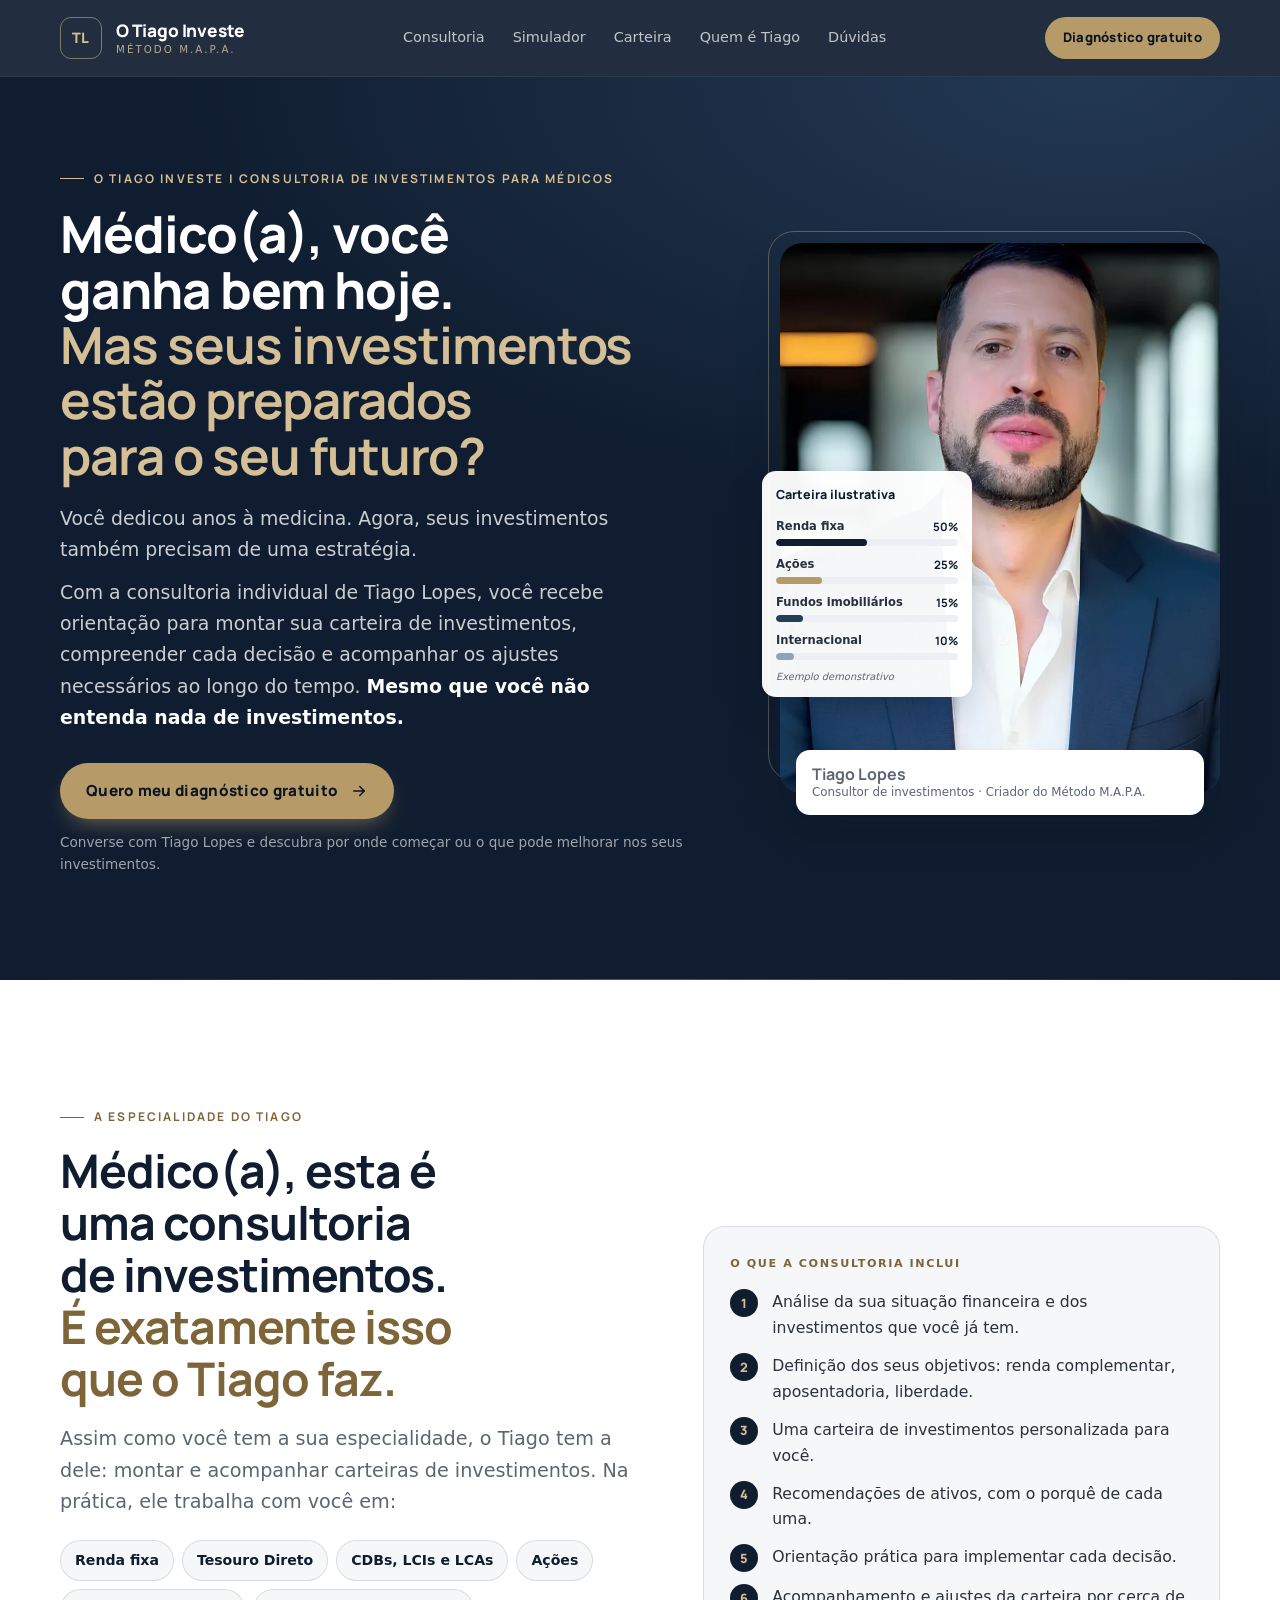
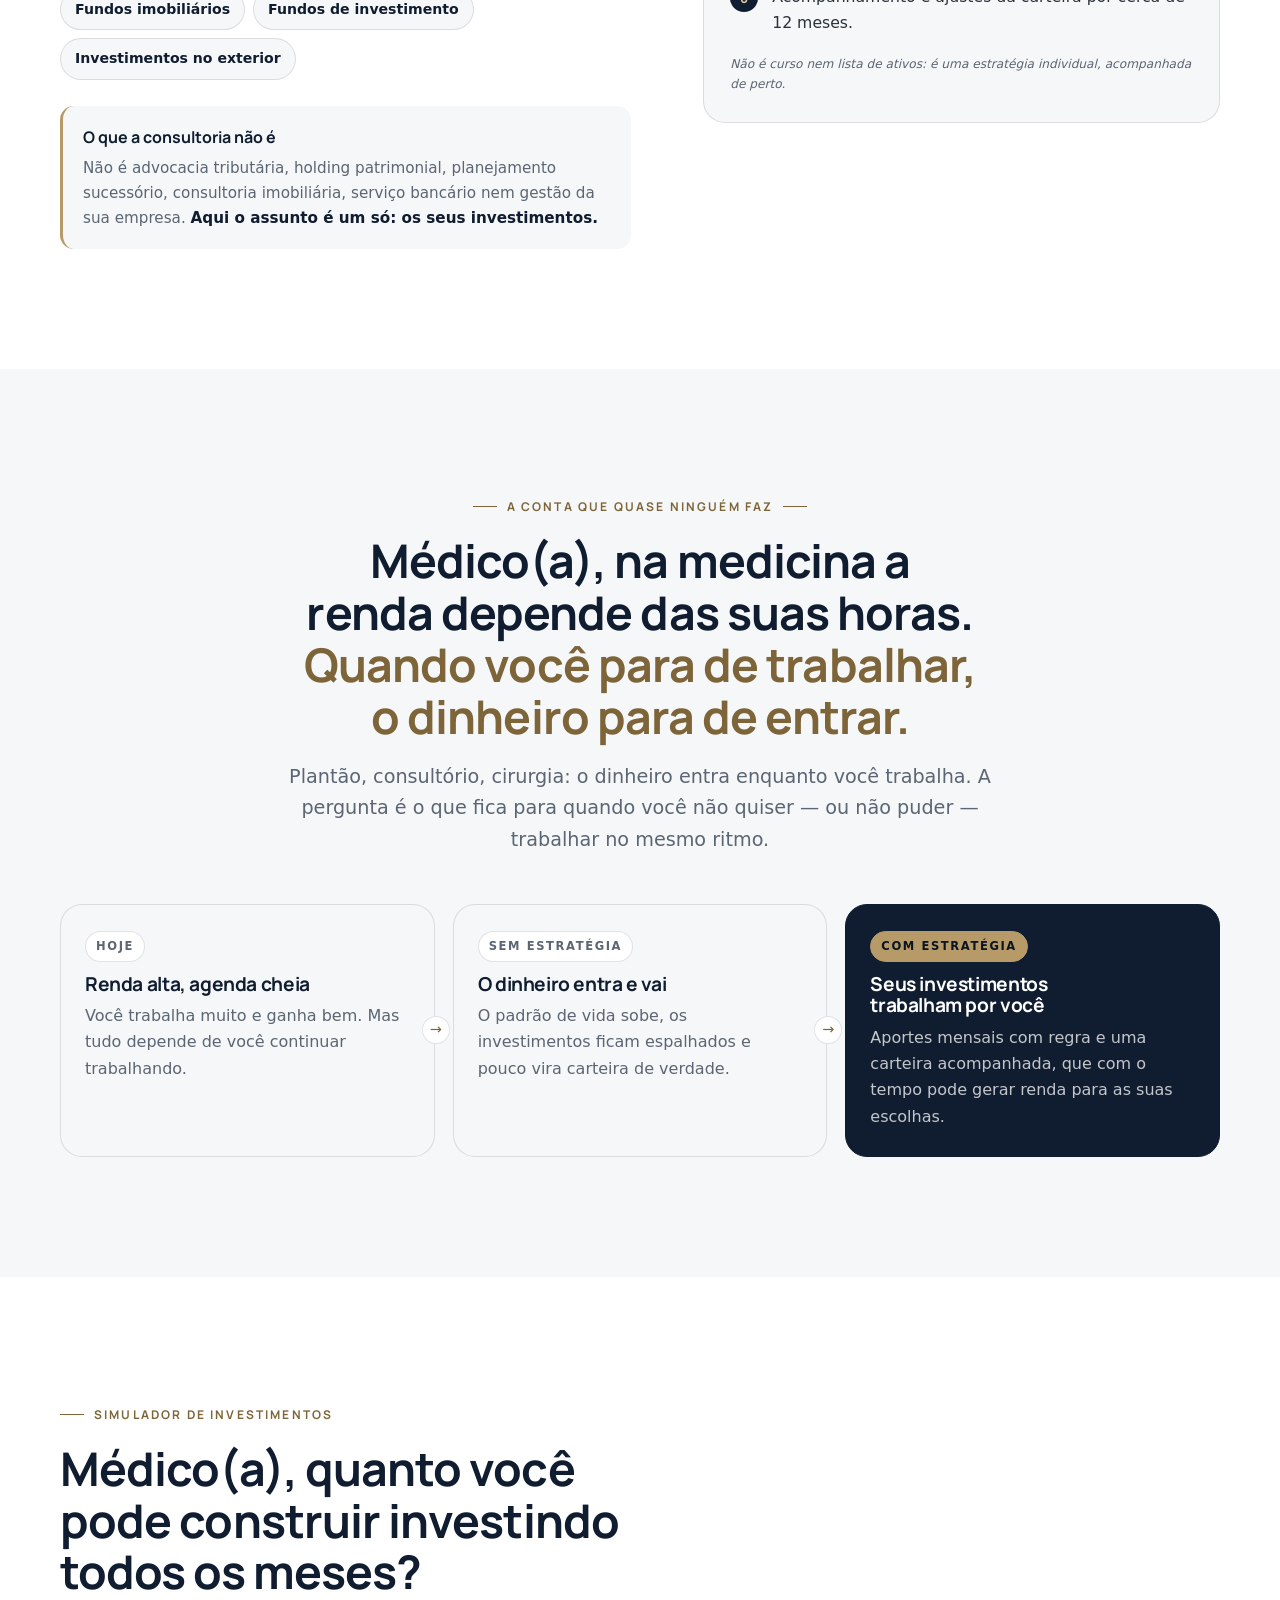
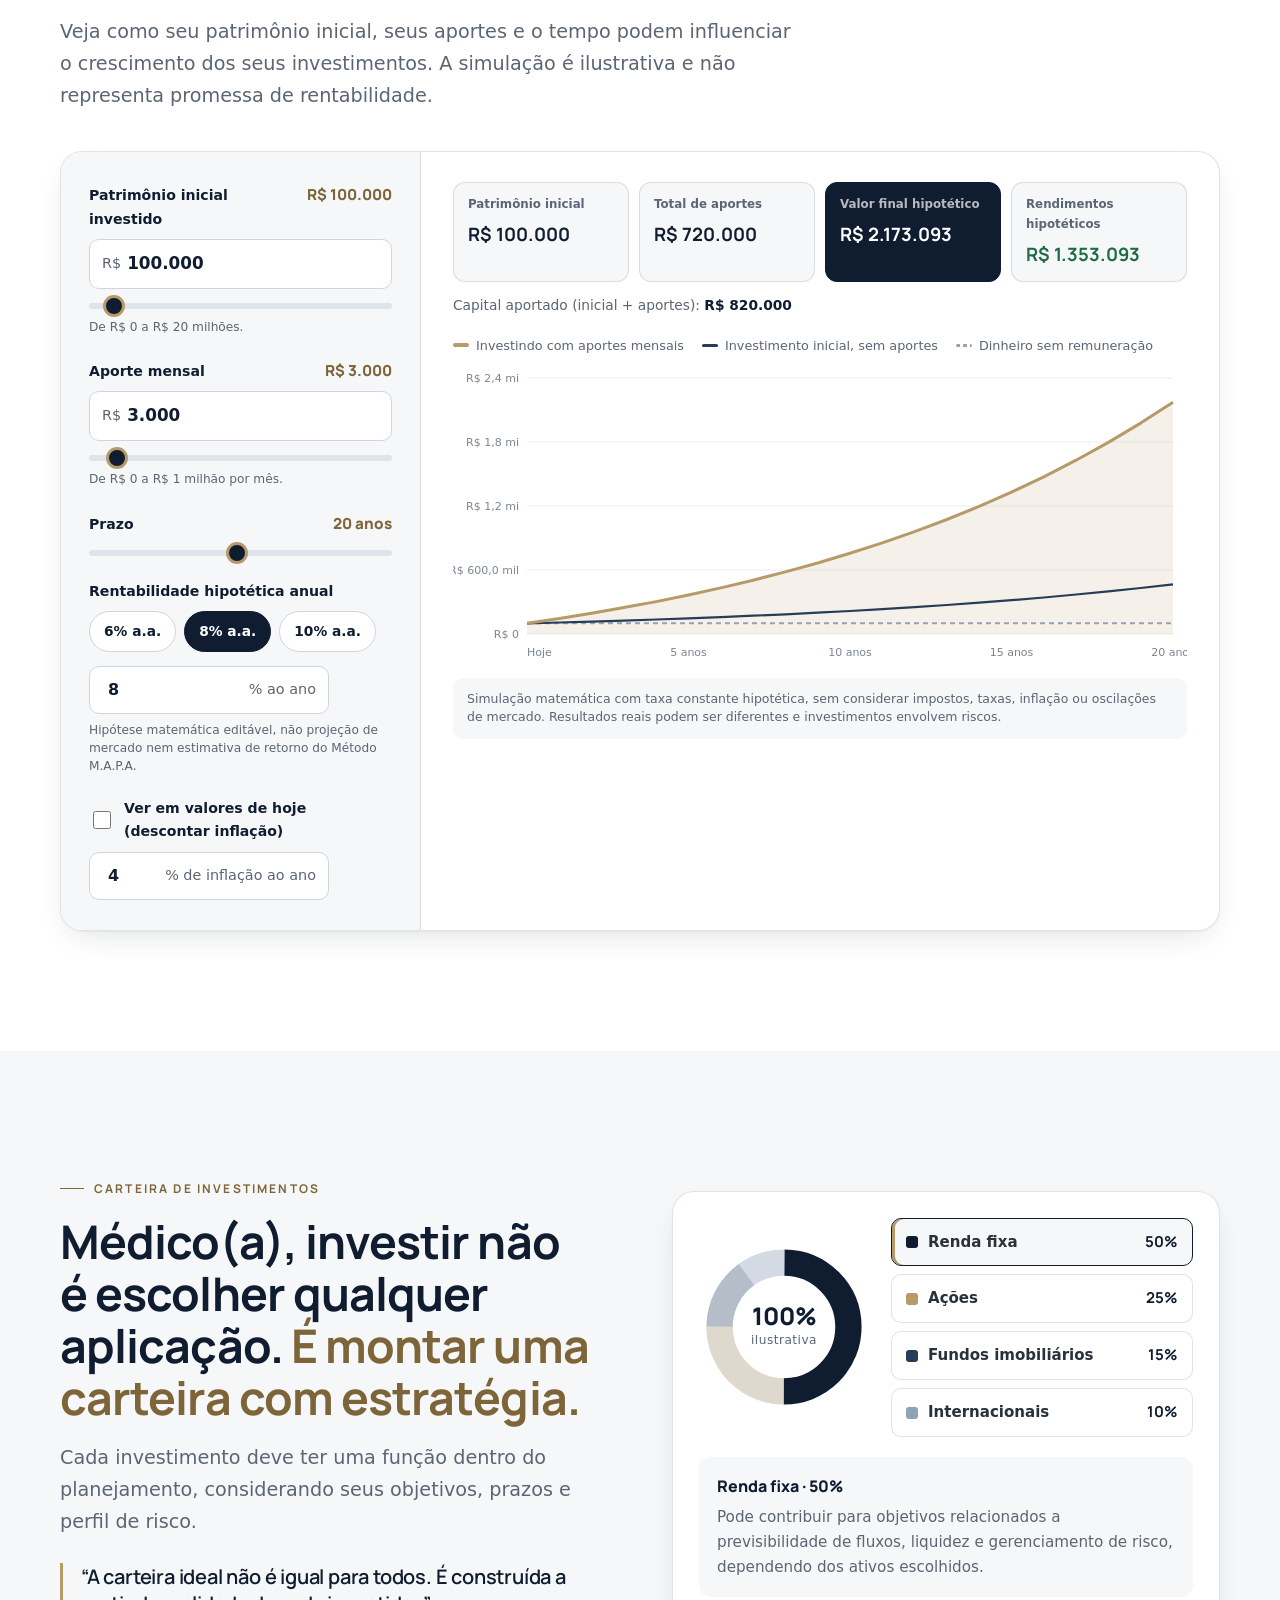
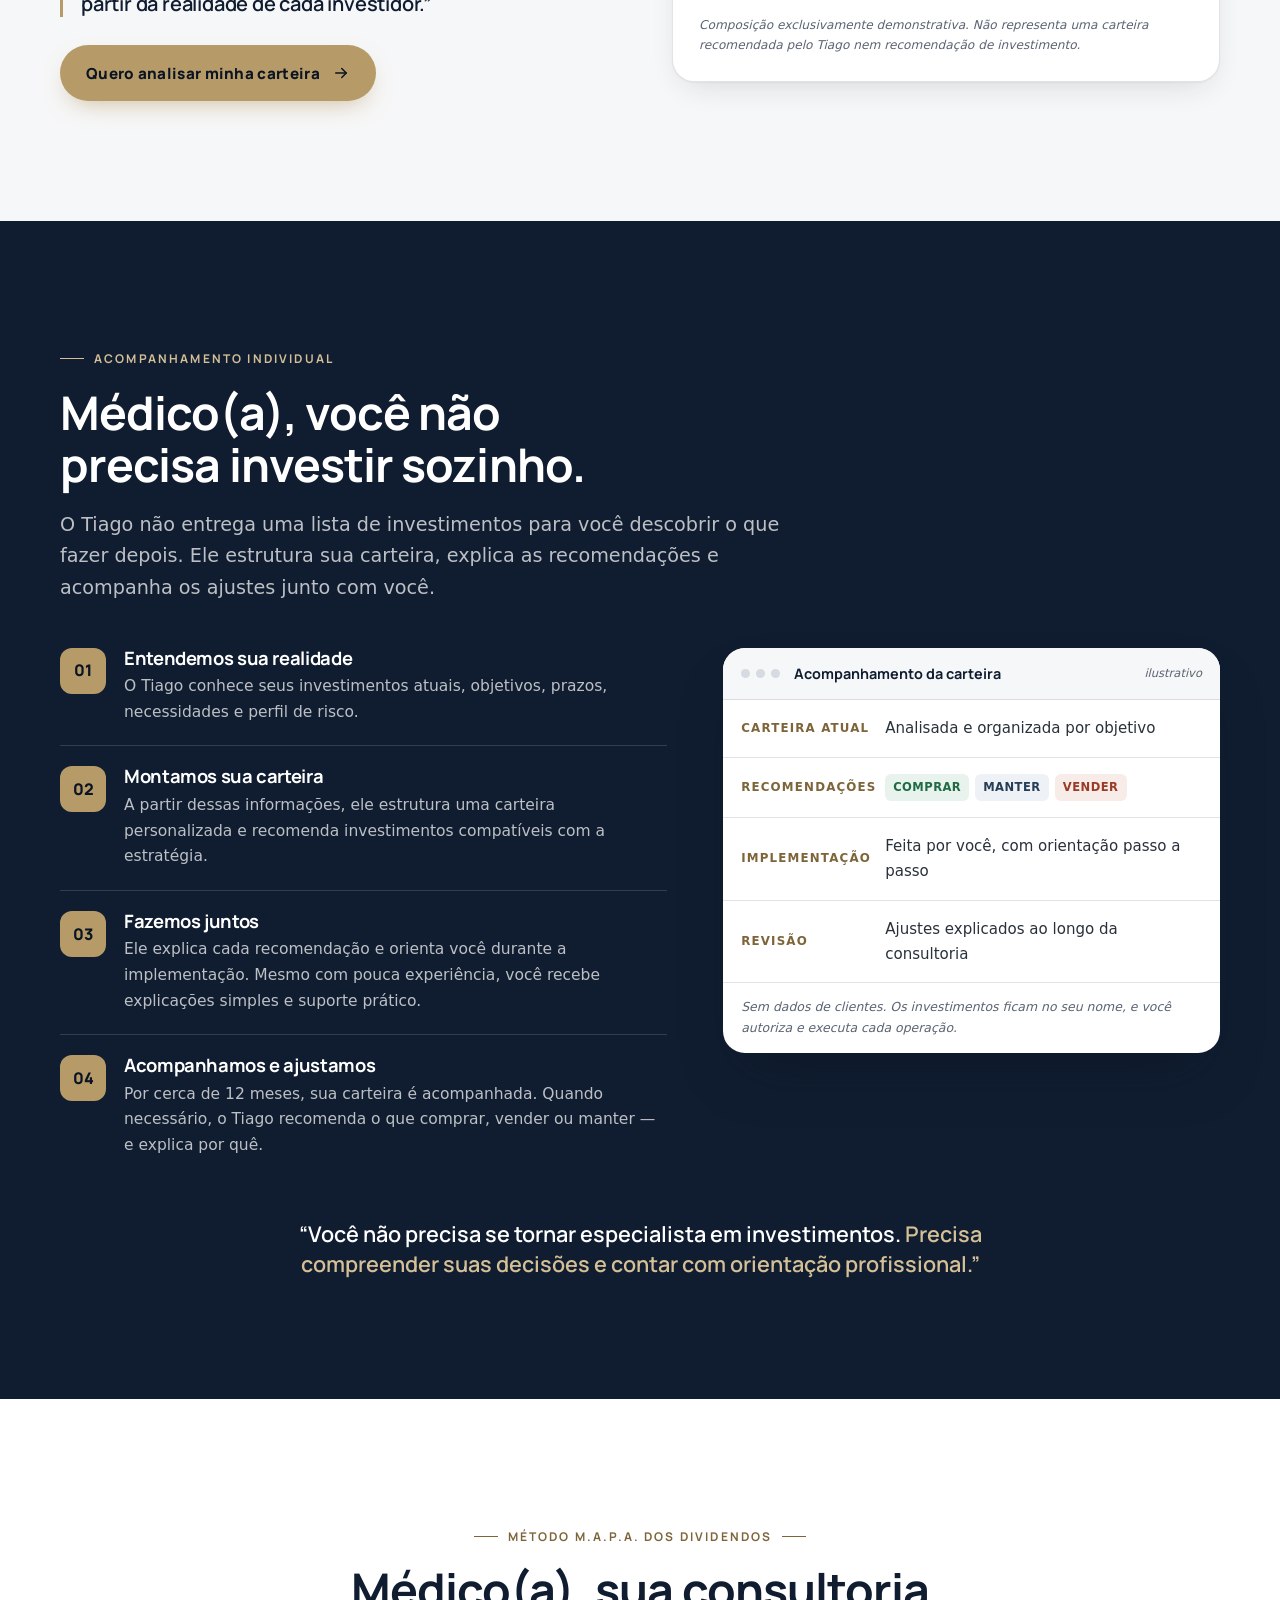
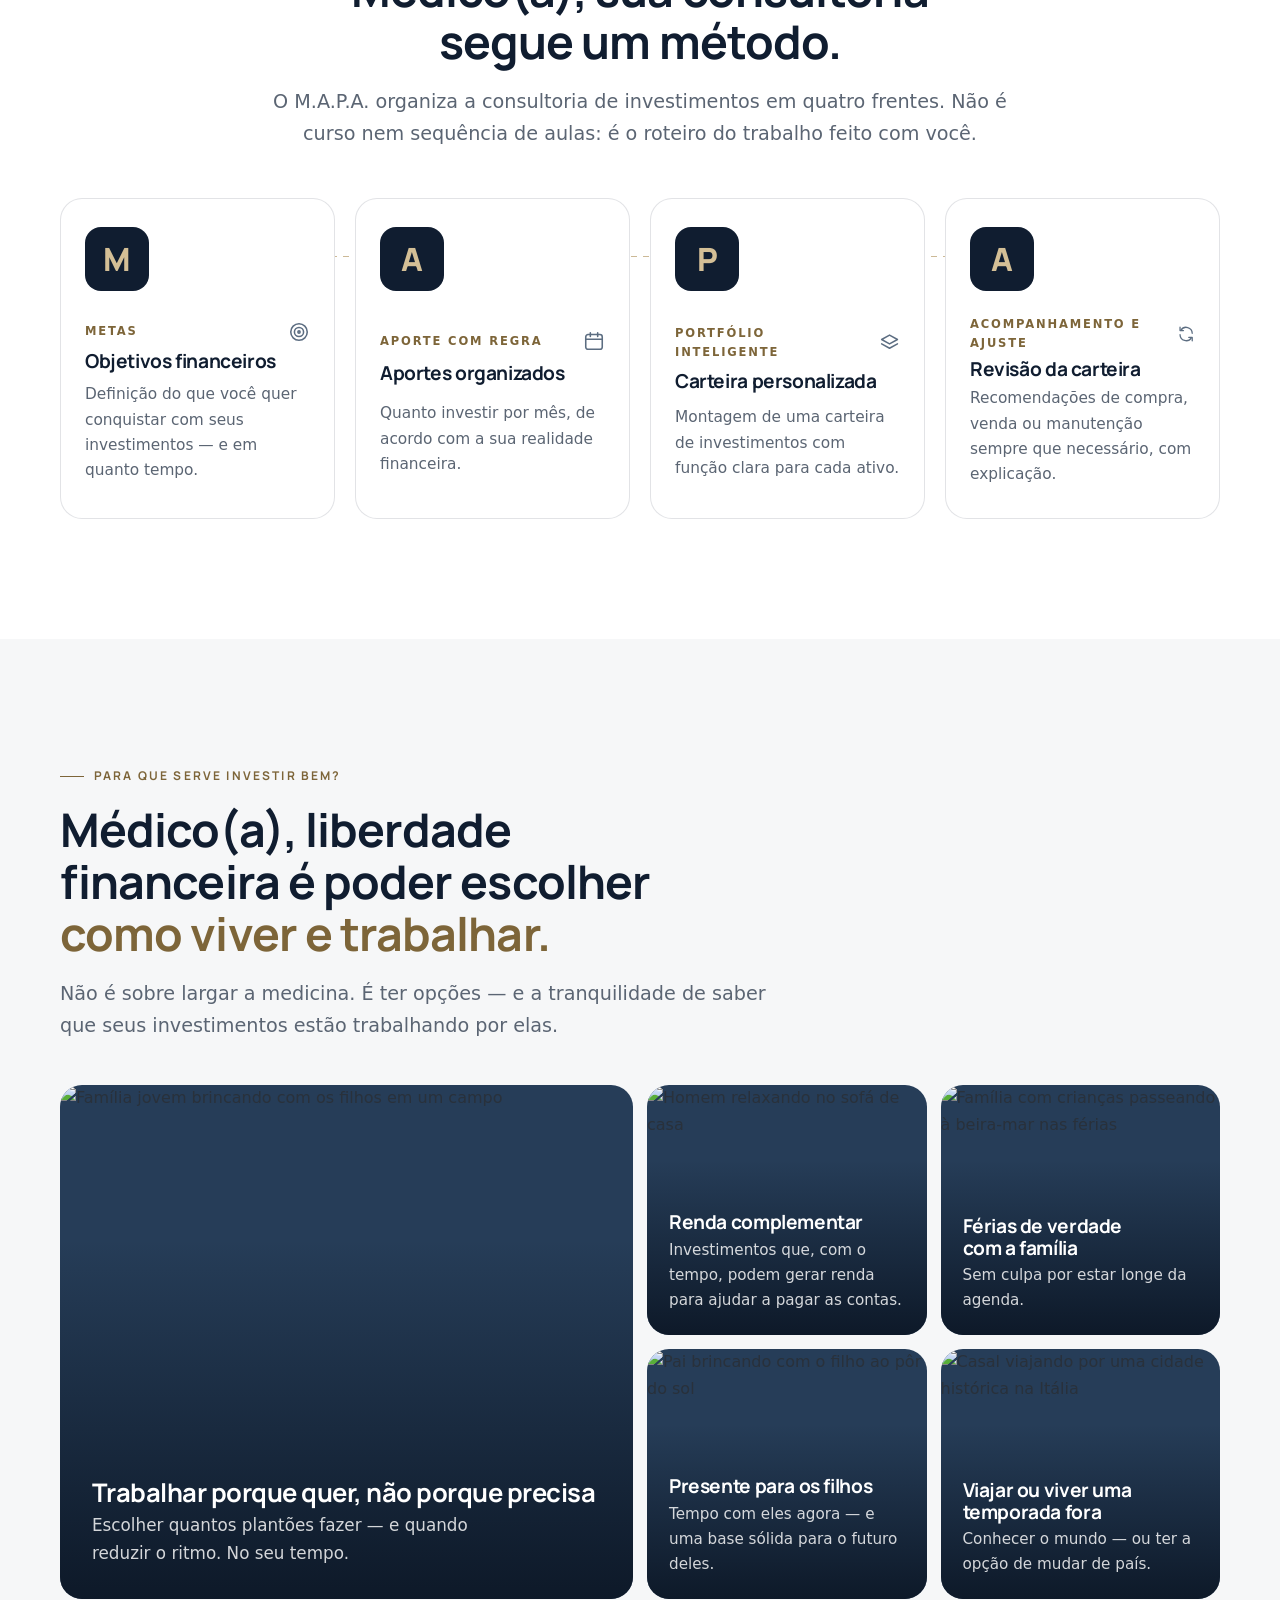
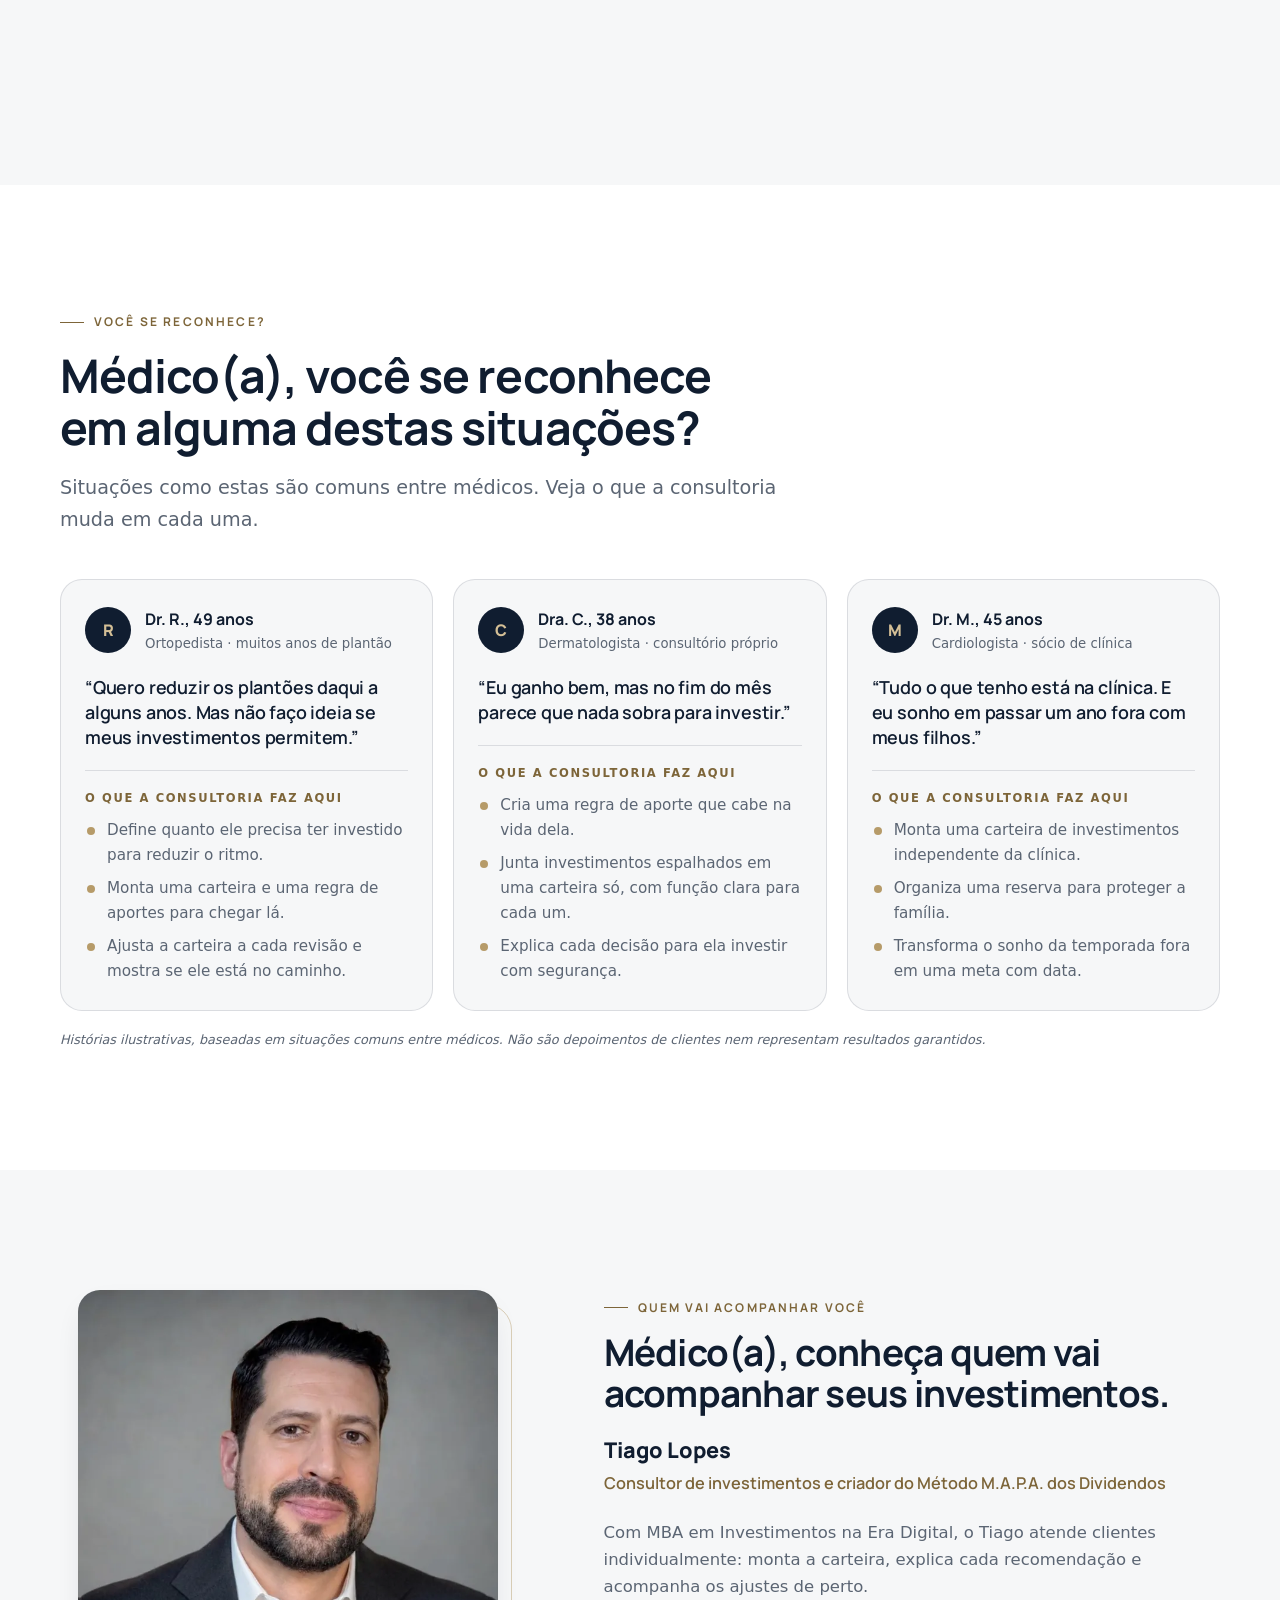
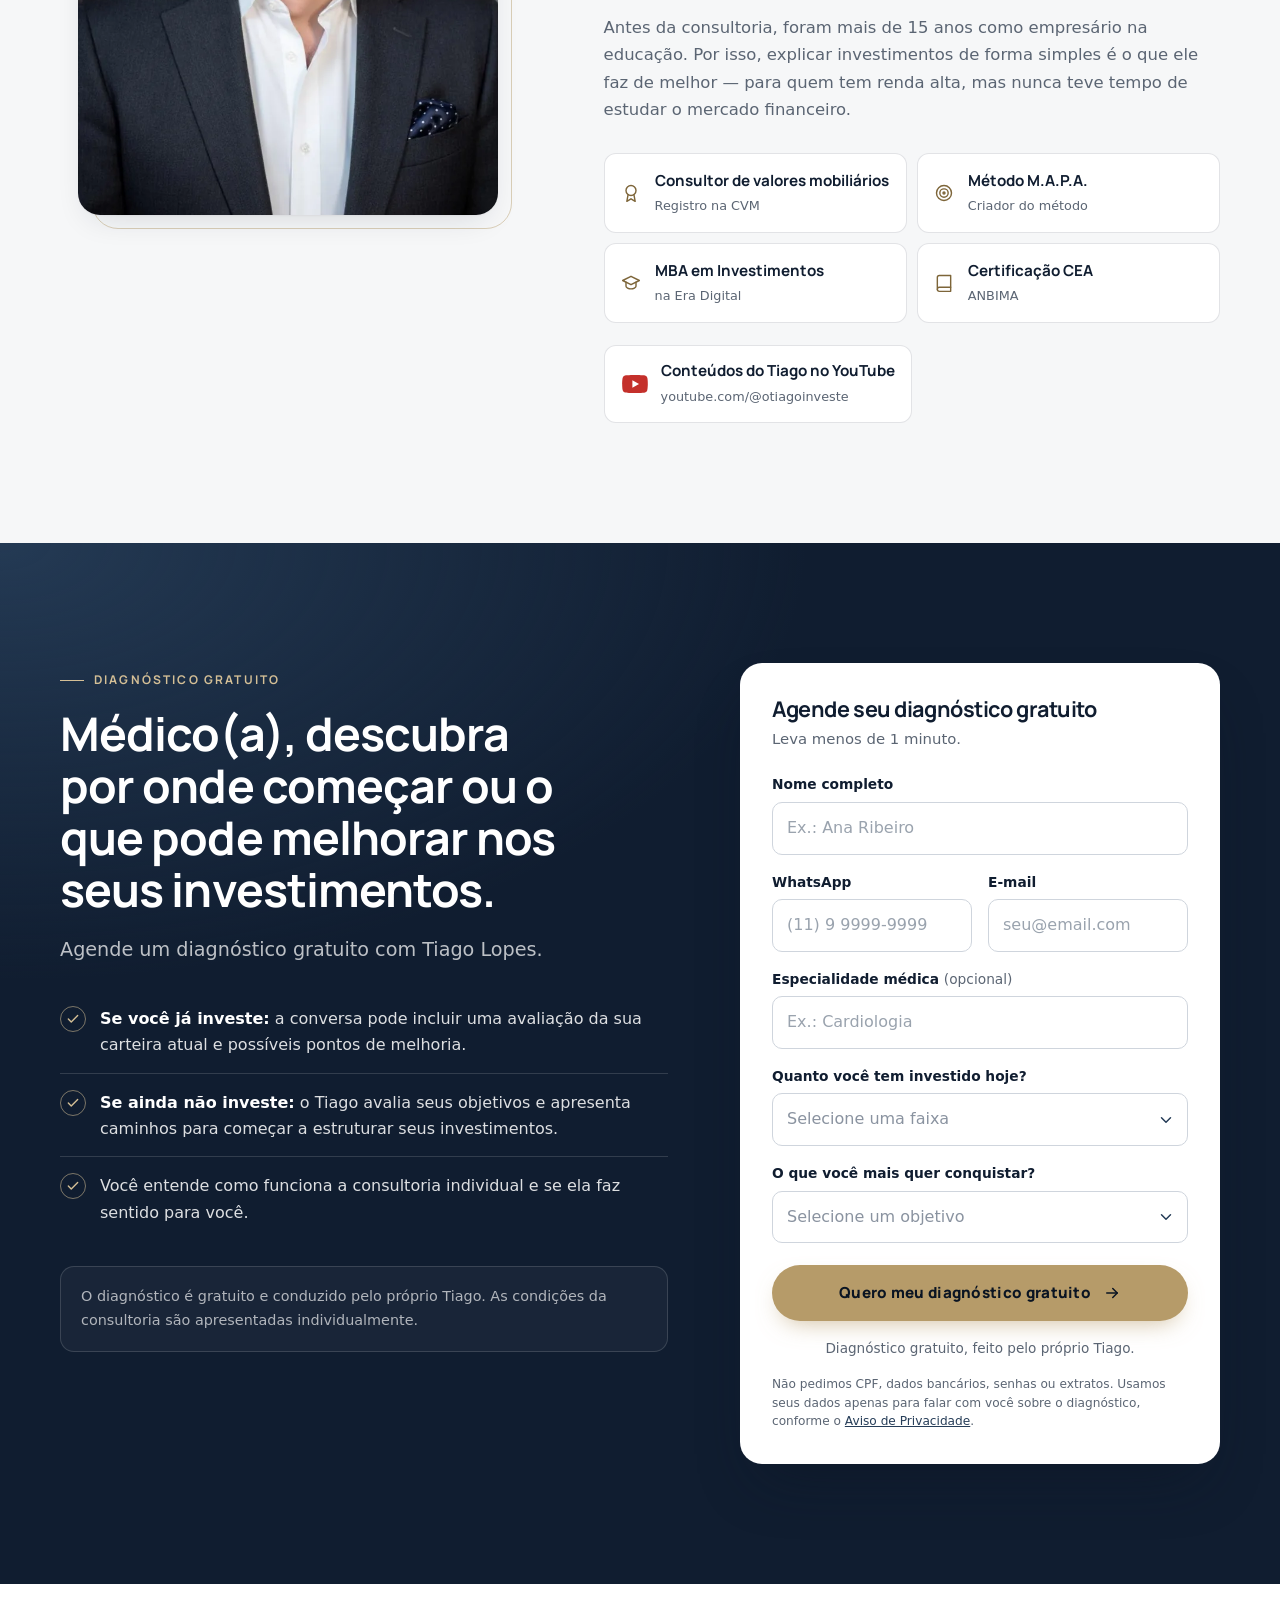
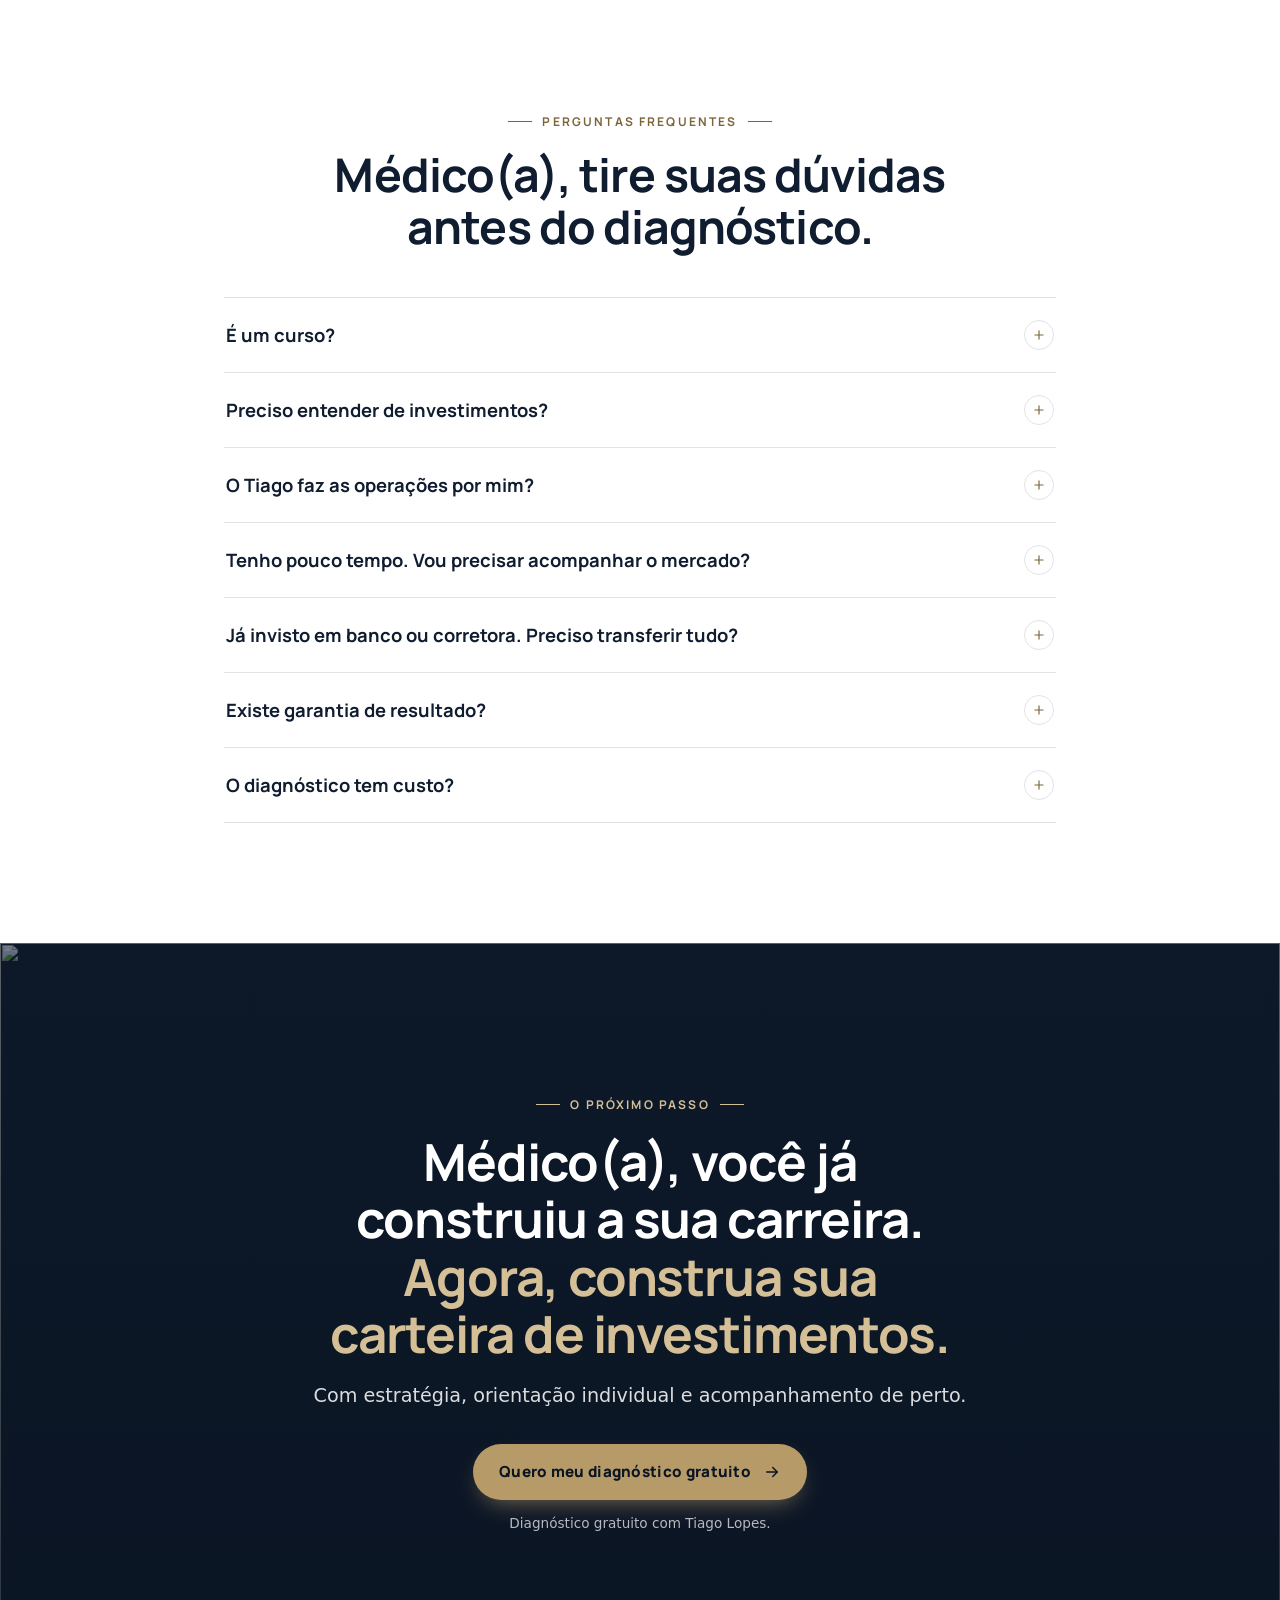
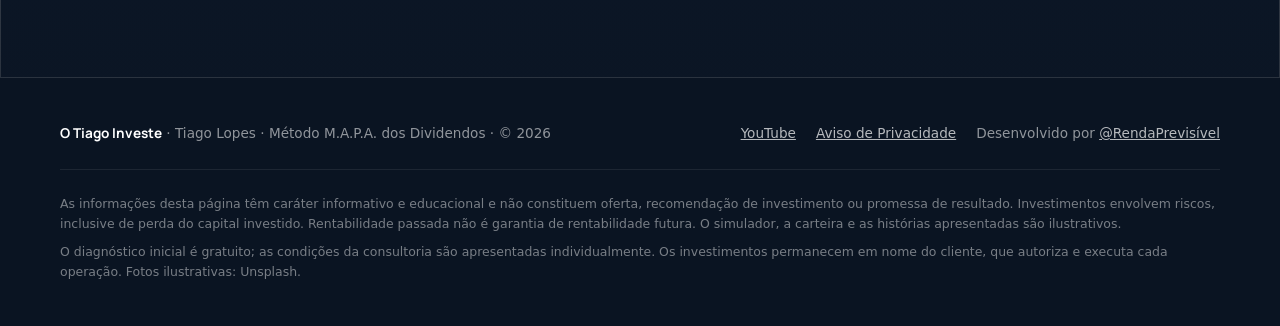
==== commit 2325582b: "Performance: simulador sob demanda, sem text-wrap pretty, sem blur no mobile, tracking defer Co-Auth" ====
--- a/index.html
+++ b/index.html
@@ -20,11 +20,11 @@
   <link rel="icon" href="data:image/svg+xml,%3Csvg xmlns='http://www.w3.org/2000/svg' viewBox='0 0 64 64'%3E%3Crect width='64' height='64' rx='14' fill='%23101D30'/%3E%3Cpath d='M18 20h28v7H35v25h-7V27H18z' fill='%23B69B69'/%3E%3C/svg%3E" />
 
   <link rel="preload" href="lp/fonts/manrope-latin.woff2" as="font" type="font/woff2" crossorigin />
-  <link rel="preload" href="lp/img/tiago-lopes-escritorio.webp" as="image" type="image/webp" fetchpriority="high" />
+  <link rel="preload" href="lp/img/tiago-lopes-escritorio.webp" as="image" type="image/webp" fetchpriority="high" media="(min-width: 960px)" />
   <link rel="preconnect" href="https://images.unsplash.com" />
   <link rel="stylesheet" href="lp/styles.css" />
   <script>document.documentElement.classList.add("js");</script>
-  <script src="lp/tracking.js"></script>
+  <script src="lp/tracking.js" defer></script>
 
   <script type="application/ld+json">
   {
@@ -68,7 +68,7 @@
 
   <header class="site-header">
     <div class="container header-inner">
-      <a class="brand" href="#inicio" aria-label="O Tiago Investe — início">
+      <a class="brand" href="#inicio">
         <span class="brand-mark" aria-hidden="true">TL</span>
         <span class="brand-text">
           <span class="brand-name">O Tiago Investe</span>
--- a/lp/styles.css
+++ b/lp/styles.css
@@ -68,7 +68,7 @@
   font-weight: 700;
   text-wrap: balance;
 }
-p { margin: 0; text-wrap: pretty; }
+p { margin: 0; }
 ul, ol { margin: 0; padding: 0; list-style: none; }
 
 :focus-visible { outline: 3px solid var(--gold); outline-offset: 3px; border-radius: 4px; }
@@ -923,3 +923,10 @@
 /* cartão da carteira no hero: abaixo do rosto */
 .hero-portfolio { top: auto; bottom: 96px; }
 @media (max-width: 959px) { .hero-portfolio { top: auto; bottom: 88px; } }
+
+/* performance: sem desfoque (backdrop-filter) no mobile; fundo sólido */
+@media (max-width: 767px) {
+  .site-header { -webkit-backdrop-filter: none; backdrop-filter: none; background: rgba(16, 29, 48, 0.98); }
+  .sticky-cta { -webkit-backdrop-filter: none; backdrop-filter: none; background: rgba(10, 20, 34, 0.98); }
+}
+.site-header, .hero-portfolio { contain: layout; }
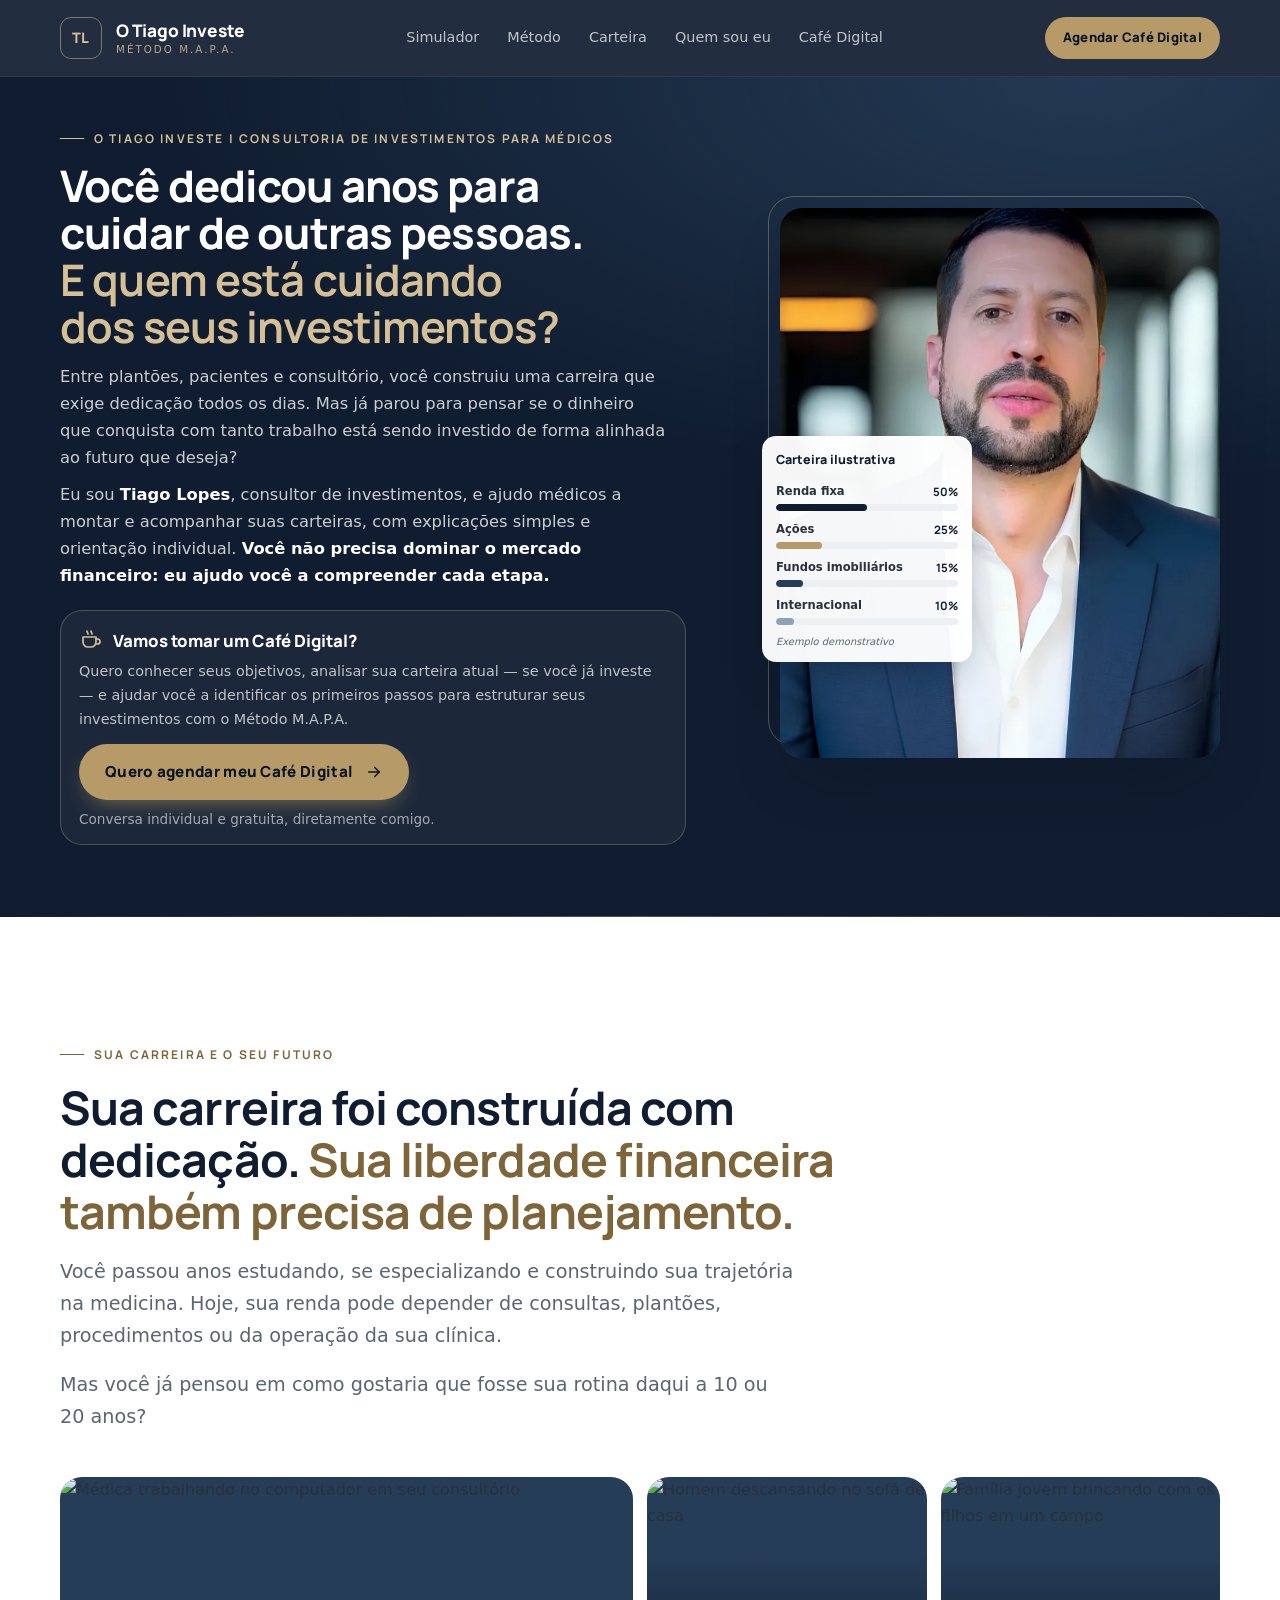
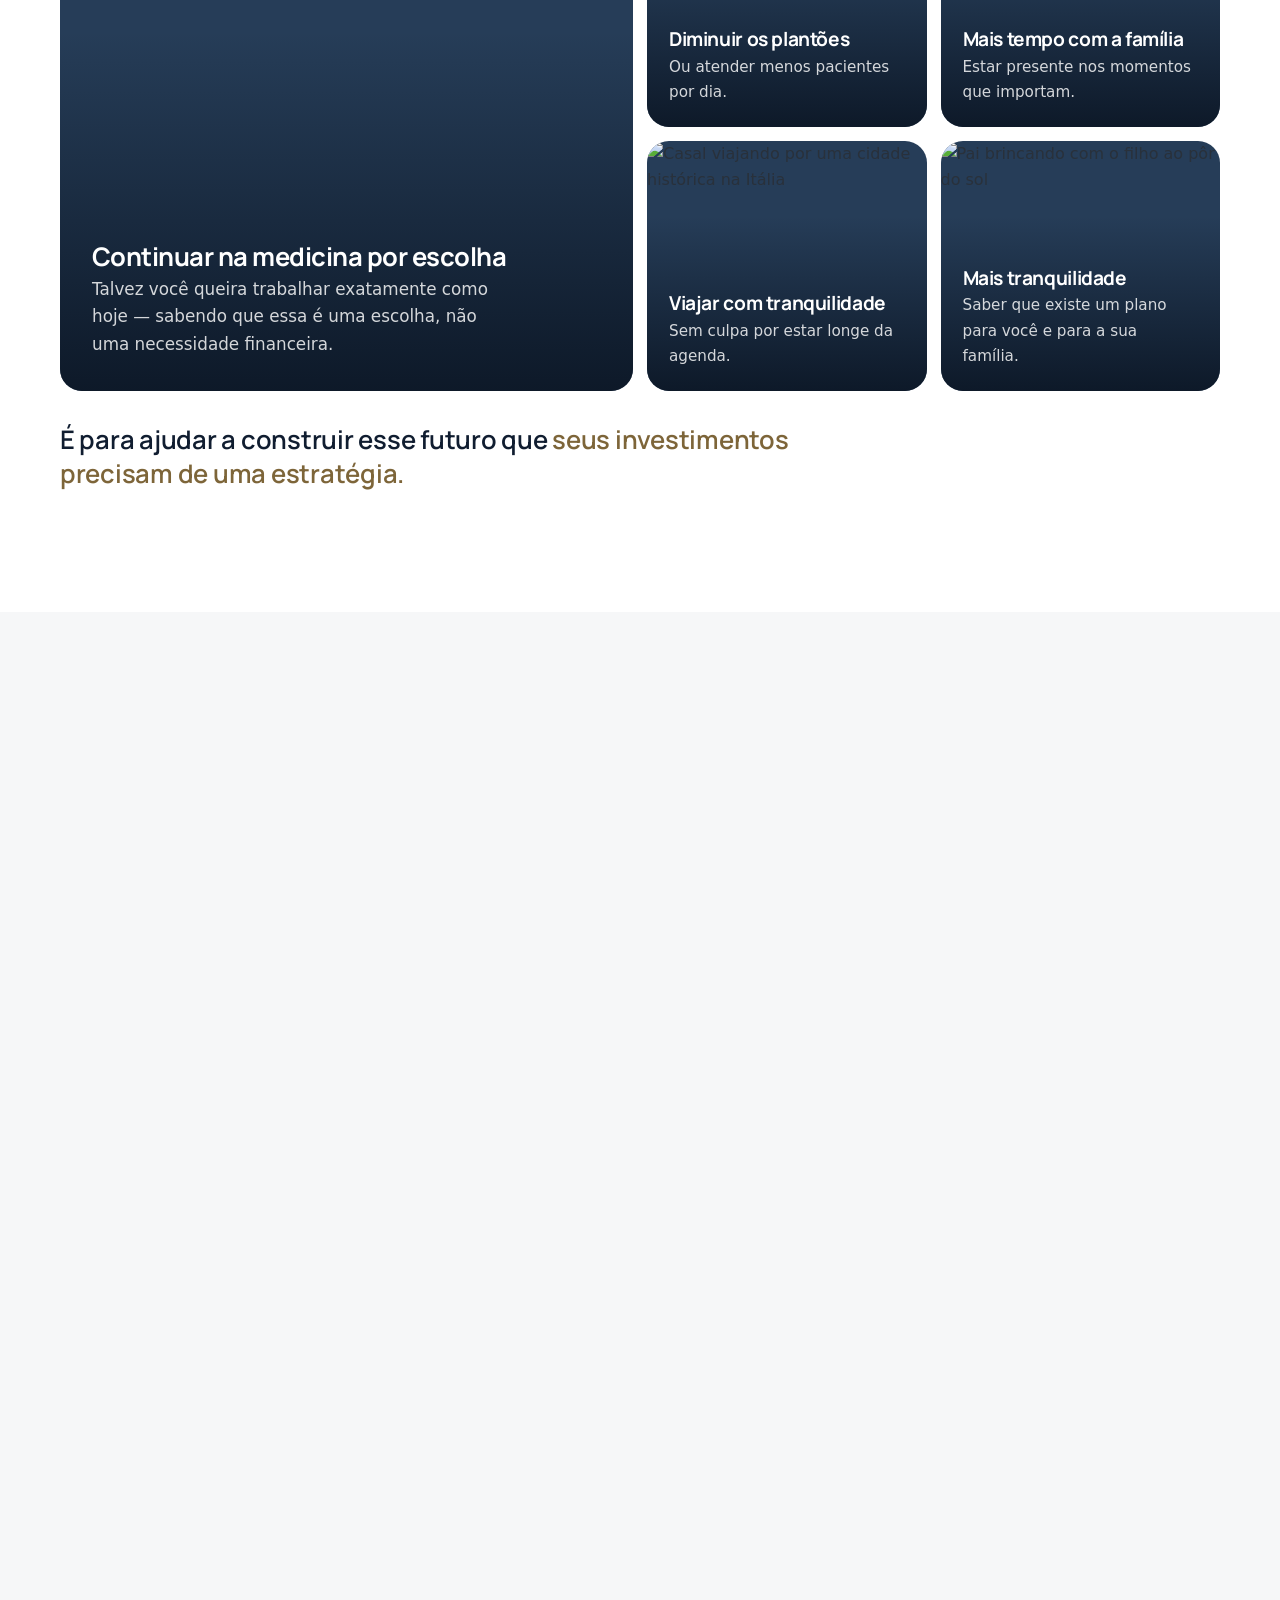
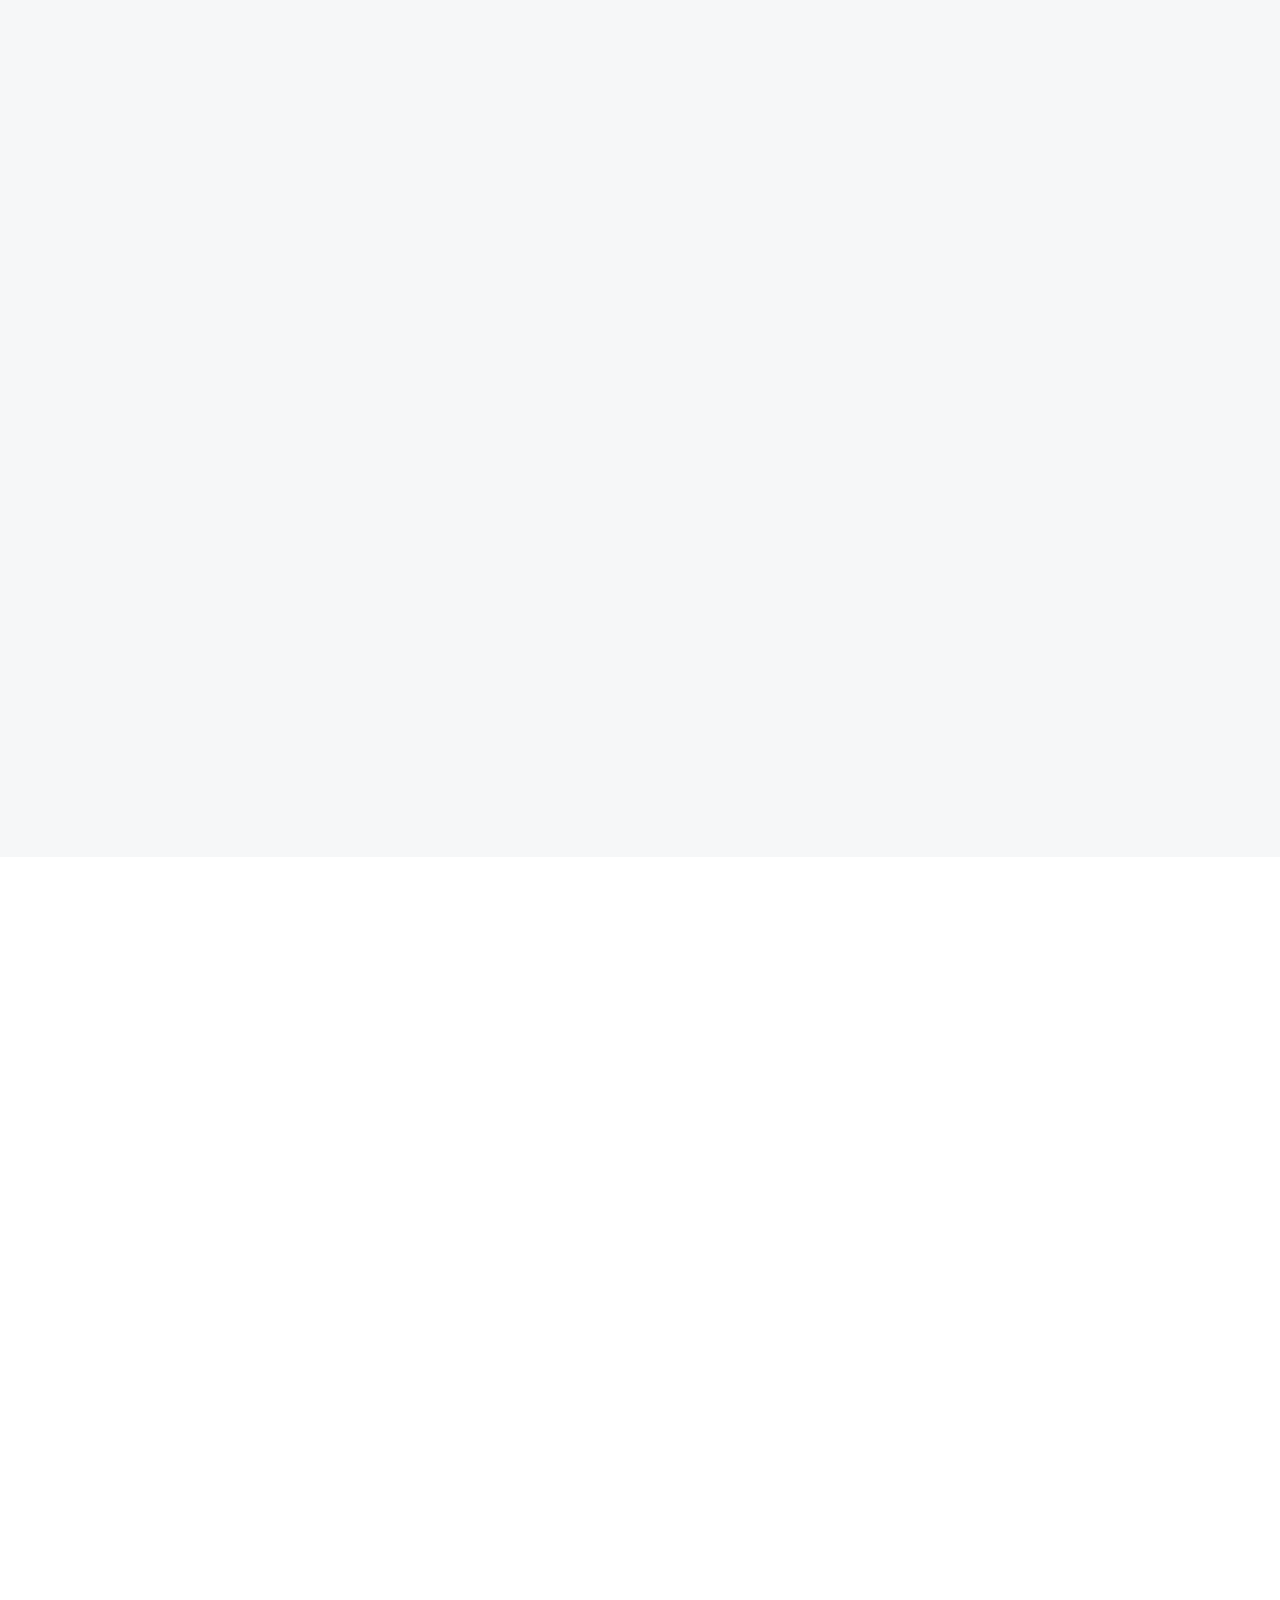
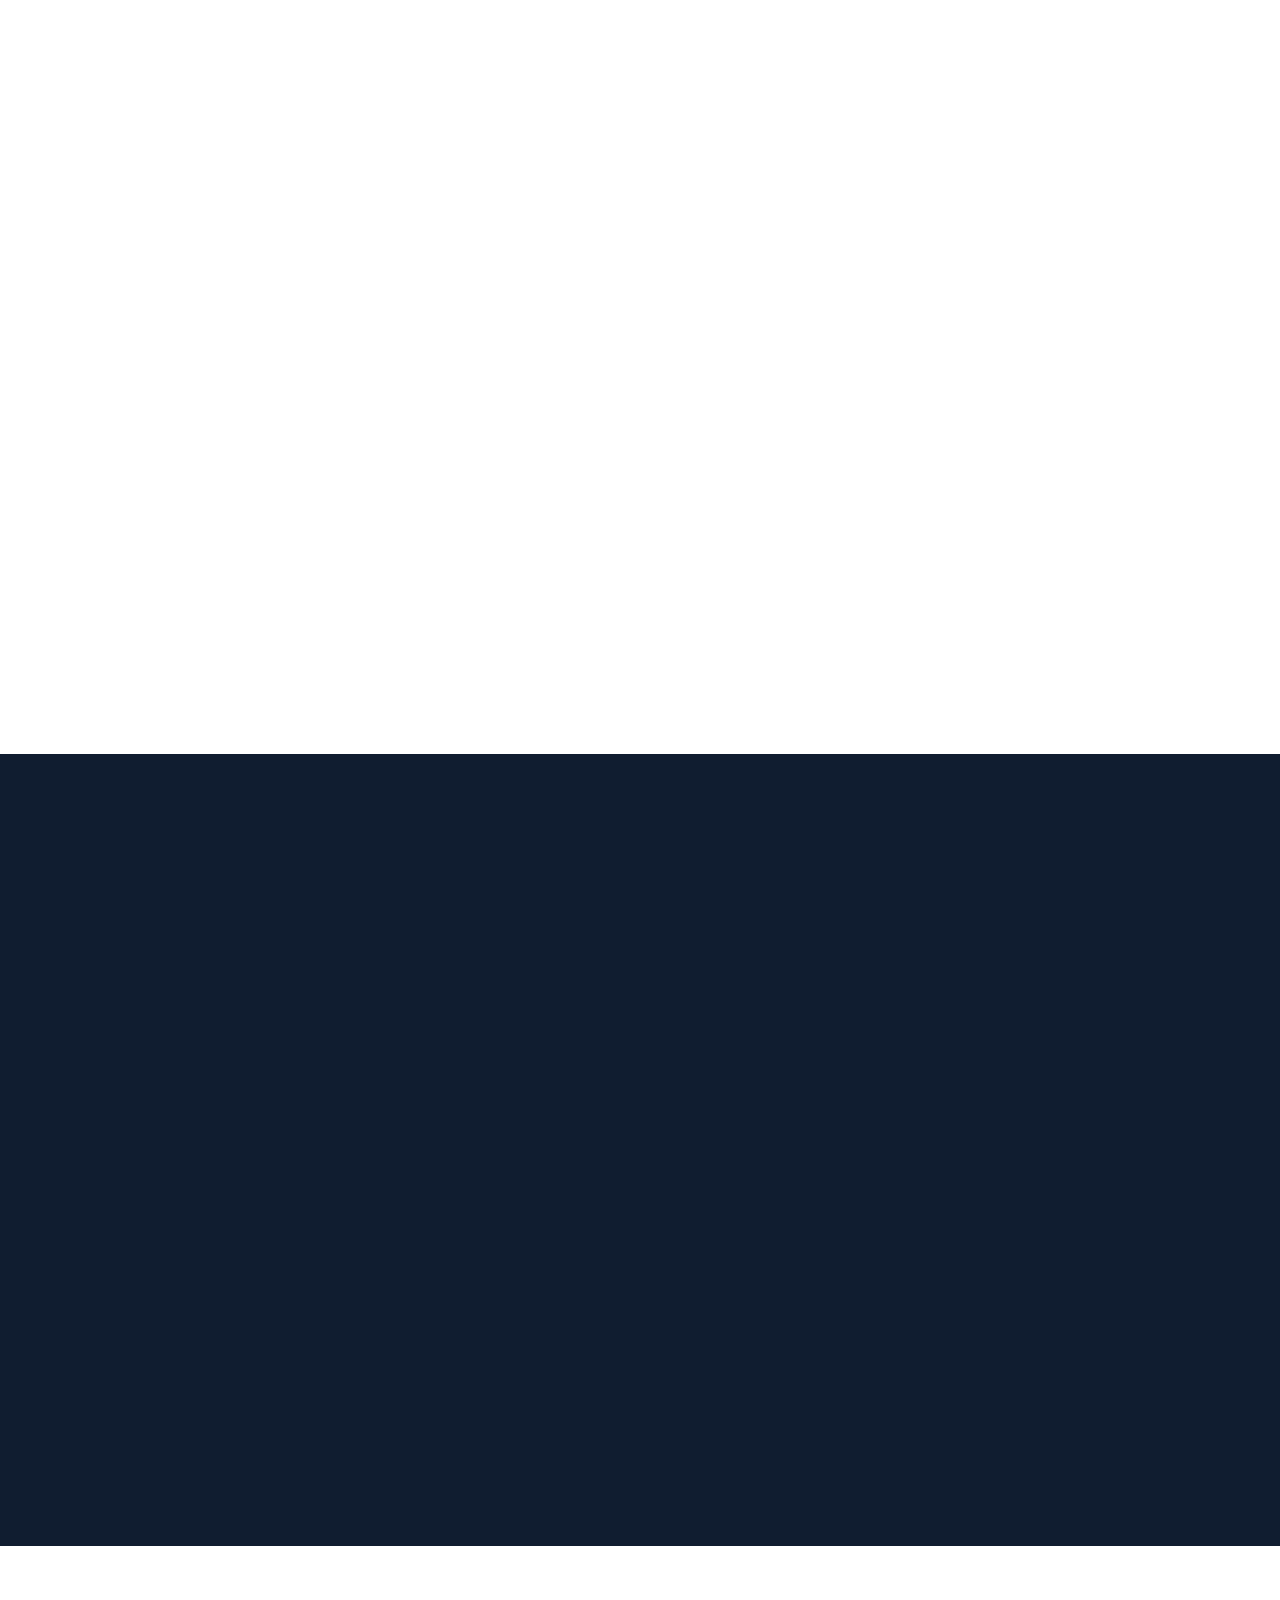
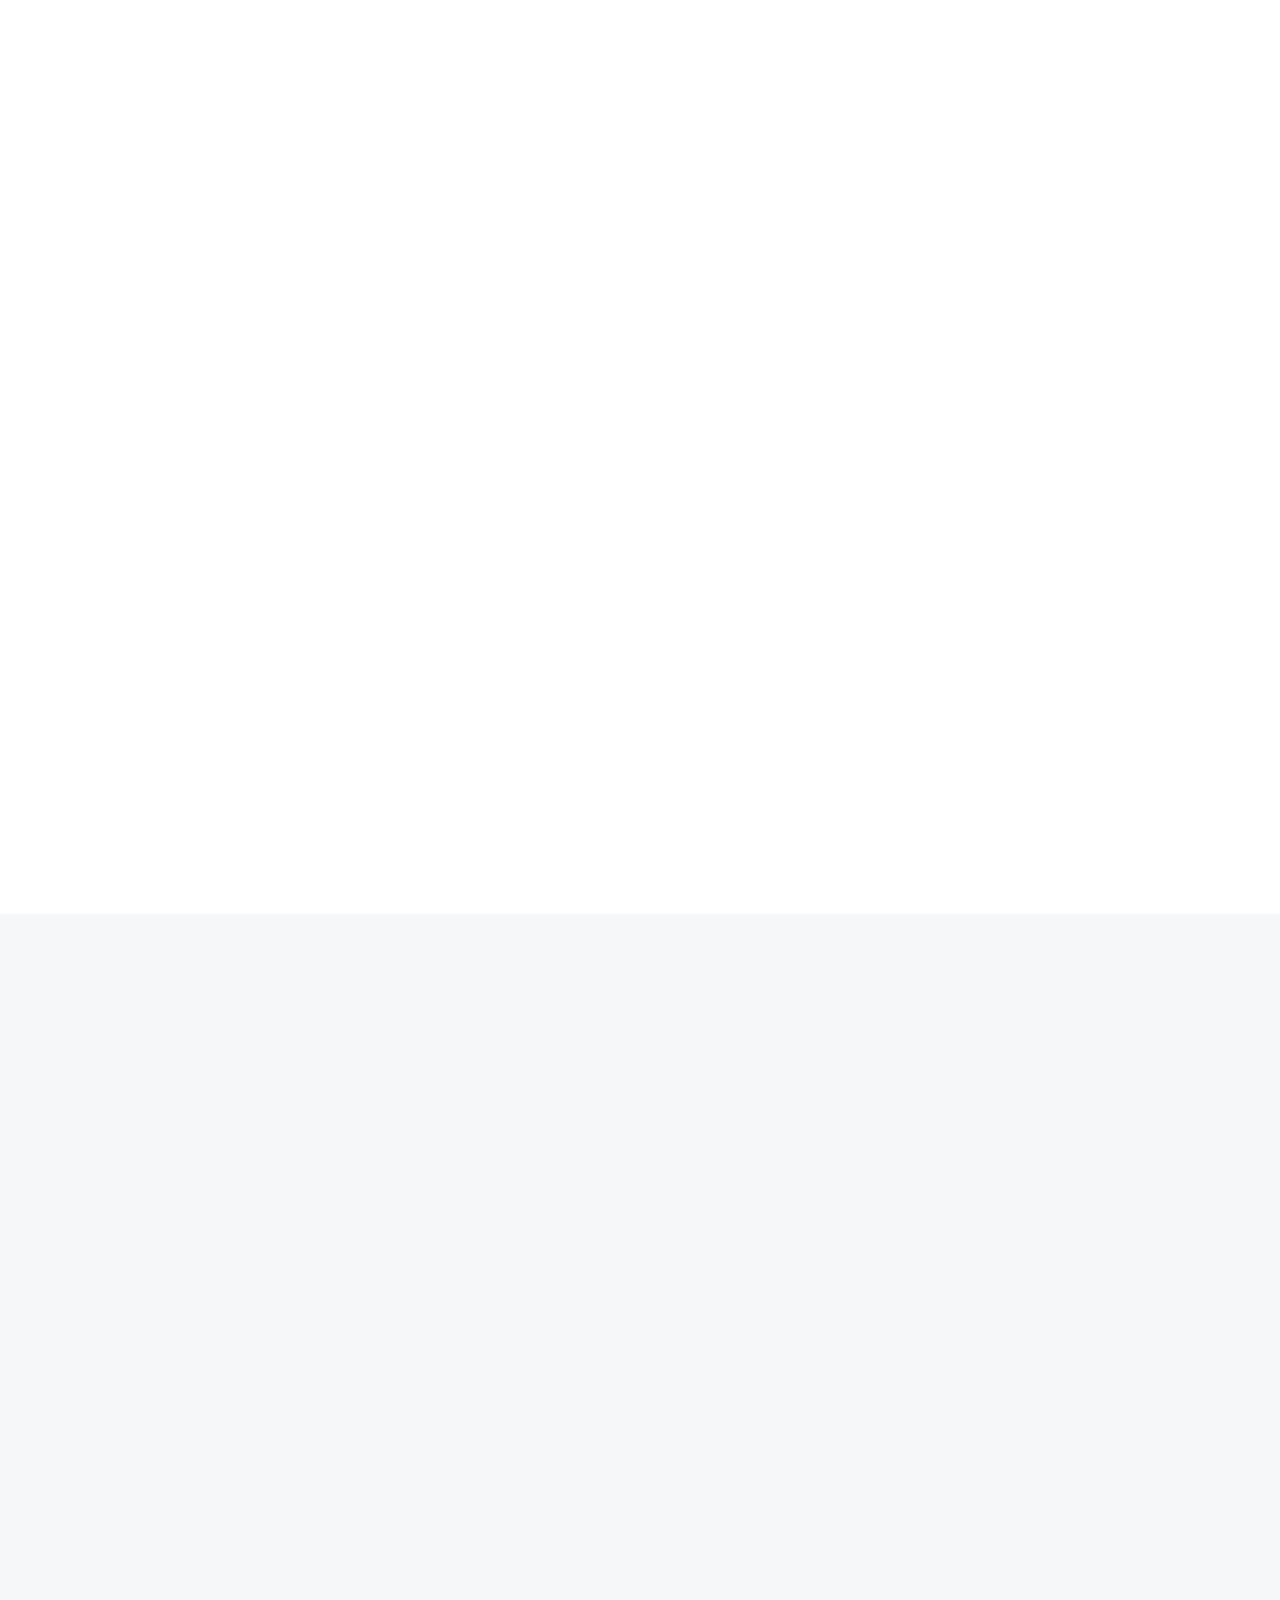
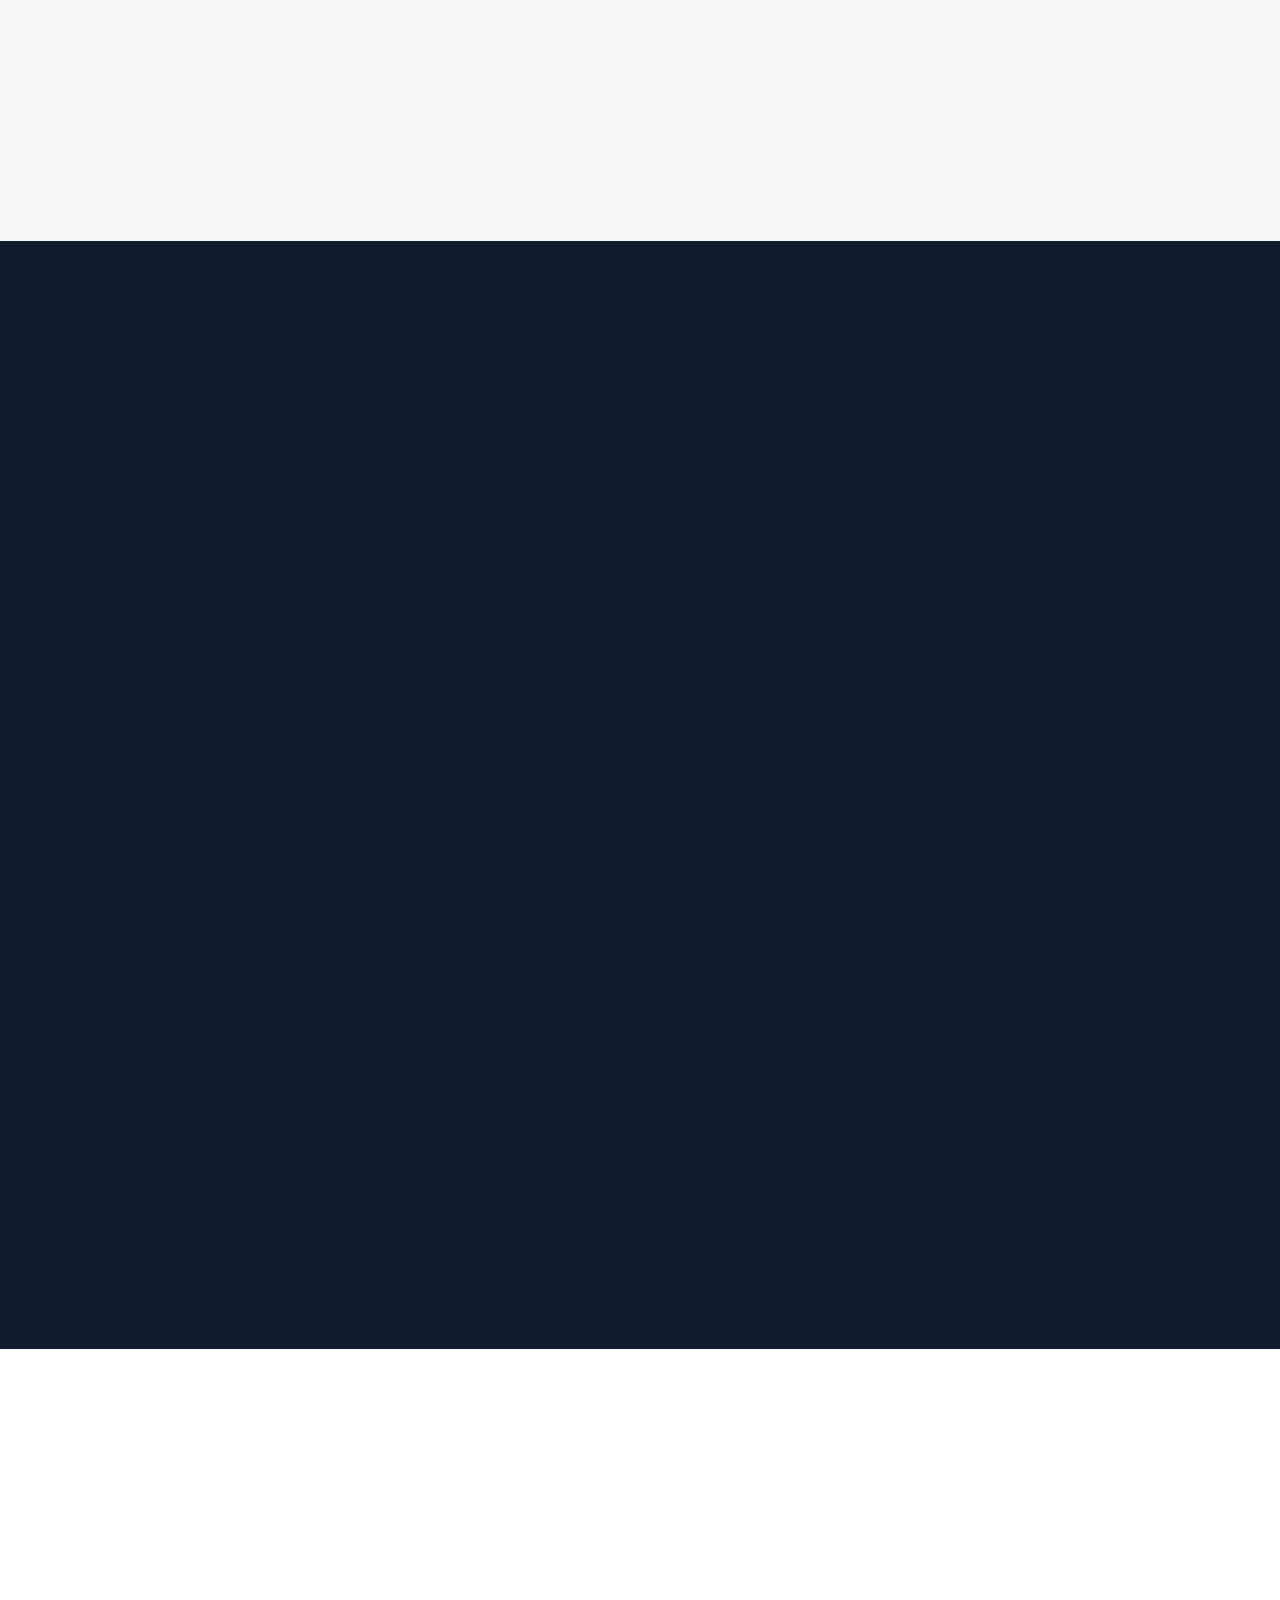
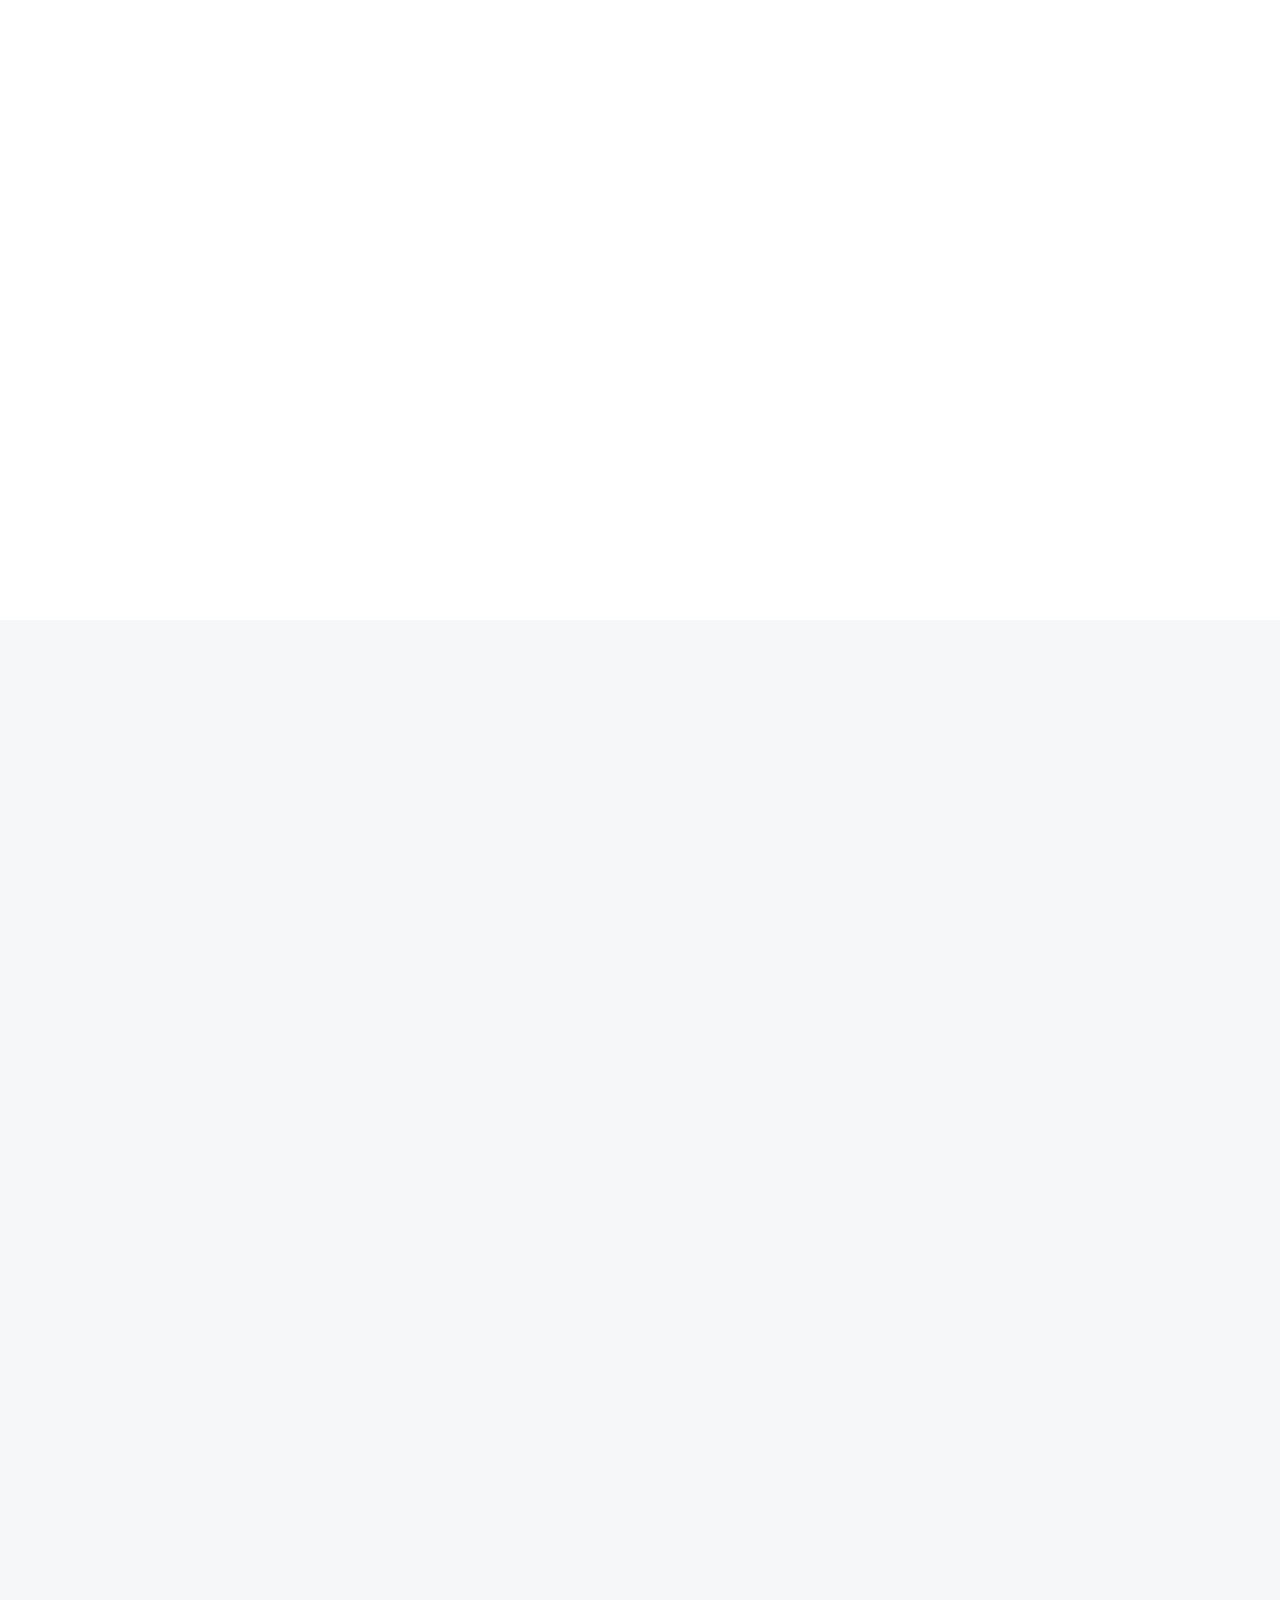
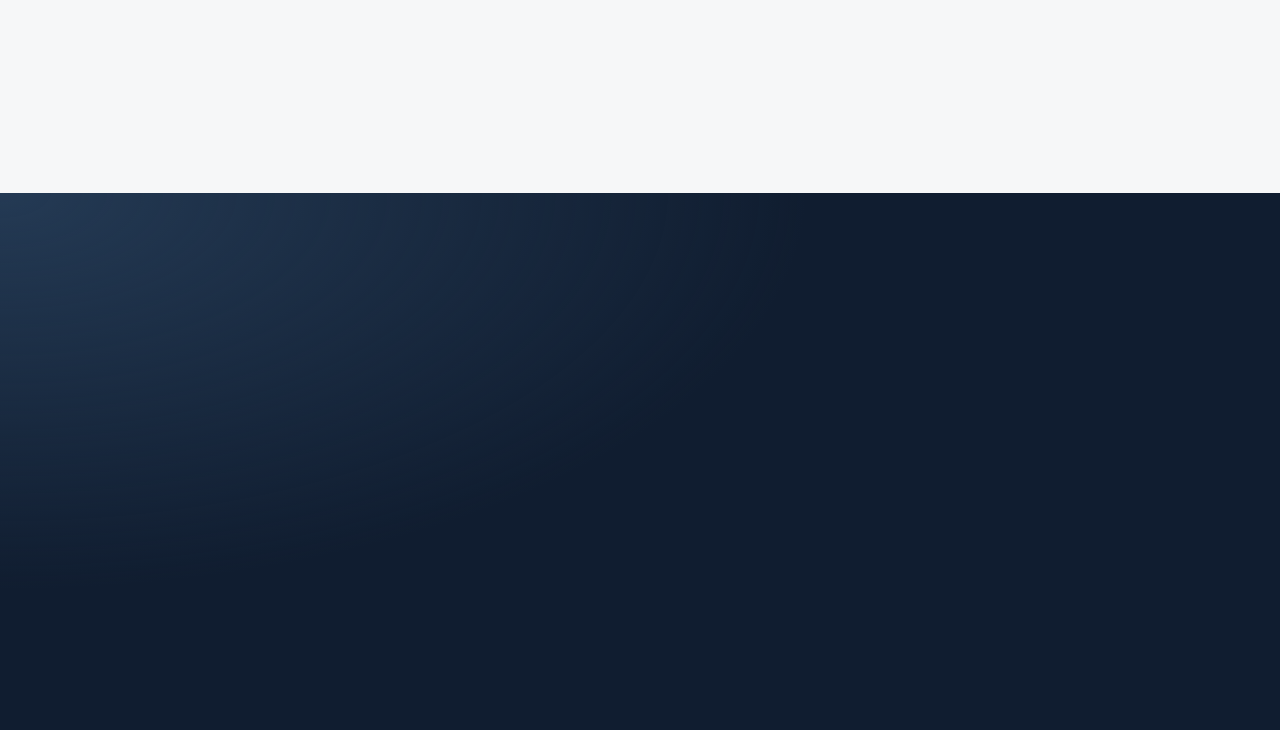
==== commit 3e7e1dba: "v6: reposicionamento para o Café Digital - Narrativa em primeira pessoa (Tiago falando com o médico)" ====
--- a/index.html
+++ b/index.html
@@ -3,8 +3,8 @@
 <head>
   <meta charset="UTF-8" />
   <meta name="viewport" content="width=device-width, initial-scale=1" />
-  <title>Consultoria de investimentos para médicos | O Tiago Investe · Método M.A.P.A.</title>
-  <meta name="description" content="Médico(a), seus investimentos estão preparados para o seu futuro? Consultoria de investimentos individual com Tiago Lopes: carteira montada, decisões explicadas e acompanhamento por cerca de 12 meses. Diagnóstico gratuito." />
+  <title>Consultoria de investimentos para médicos | O Tiago Investe · Café Digital</title>
+  <meta name="description" content="Você dedicou anos para cuidar de outras pessoas. E quem está cuidando dos seus investimentos? Consultoria individual de investimentos para médicos com Tiago Lopes. Agende um Café Digital gratuito." />
   <link rel="canonical" href="https://otiagoinveste.com/" />
   <meta name="theme-color" content="#101D30" />
   <meta name="robots" content="index, follow" />
@@ -12,8 +12,8 @@
   <meta property="og:type" content="website" />
   <meta property="og:locale" content="pt_BR" />
   <meta property="og:url" content="https://otiagoinveste.com/" />
-  <meta property="og:title" content="Médico(a), seus investimentos estão preparados para o seu futuro?" />
-  <meta property="og:description" content="Consultoria de investimentos individual para médicos: carteira montada e acompanhada com você. Diagnóstico gratuito com Tiago Lopes." />
+  <meta property="og:title" content="Você dedicou anos para cuidar de outras pessoas. E quem está cuidando dos seus investimentos?" />
+  <meta property="og:description" content="Consultoria individual de investimentos para médicos. Vamos tomar um Café Digital? Conversa individual e gratuita com Tiago Lopes." />
   <meta property="og:image" content="https://otiagoinveste.com/lp/img/tiago-lopes-escritorio.webp" />
   <meta name="twitter:card" content="summary_large_image" />
 
@@ -33,7 +33,7 @@
     "name": "O Tiago Investe · Método M.A.P.A. dos Dividendos",
     "url": "https://otiagoinveste.com/",
     "image": "https://otiagoinveste.com/lp/img/tiago-lopes-escritorio.webp",
-    "description": "Consultoria de investimentos individual para médicos: carteira montada, decisões explicadas e acompanhamento junto com o cliente.",
+    "description": "Consultoria individual de investimentos para médicos: carteira montada, decisões explicadas e acompanhamento. Primeiro passo: Café Digital gratuito.",
     "areaServed": "BR",
     "sameAs": ["https://www.youtube.com/@otiagoinveste"],
     "founder": { "@type": "Person", "name": "Tiago Lopes" }
@@ -57,9 +57,12 @@
       <symbol id="i-book" viewBox="0 0 24 24" fill="none" stroke="currentColor" stroke-width="1.7" stroke-linecap="round" stroke-linejoin="round"><path d="M4 19.5A2.5 2.5 0 0 1 6.5 17H20V3H6.5A2.5 2.5 0 0 0 4 5.5z"/><path d="M4 19.5A2.5 2.5 0 0 0 6.5 22H20v-5"/></symbol>
       <symbol id="i-plus" viewBox="0 0 24 24" fill="none" stroke="currentColor" stroke-width="2" stroke-linecap="round"><path d="M12 5v14M5 12h14"/></symbol>
       <symbol id="i-quote" viewBox="0 0 24 24" fill="currentColor"><path d="M9.5 6C6.5 7.2 4.5 9.8 4.5 13.2V18h6v-6H7.6c.2-1.9 1.3-3.4 3-4.2zM19.5 6c-3 1.2-5 3.8-5 7.2V18h6v-6h-2.9c.2-1.9 1.3-3.4 3-4.2z"/></symbol>
-      <symbol id="i-user" viewBox="0 0 24 24" fill="none" stroke="currentColor" stroke-width="1.7" stroke-linecap="round" stroke-linejoin="round"><circle cx="12" cy="8" r="4"/><path d="M4 21a8 8 0 0 1 16 0"/></symbol>
-      <symbol id="i-chart" viewBox="0 0 24 24" fill="none" stroke="currentColor" stroke-width="1.7" stroke-linecap="round" stroke-linejoin="round"><path d="M3 3v18h18"/><path d="m7 15 4-4 3 3 6-6"/></symbol>
-      <symbol id="i-hands" viewBox="0 0 24 24" fill="none" stroke="currentColor" stroke-width="1.7" stroke-linecap="round" stroke-linejoin="round"><path d="M8 13V5.5a1.5 1.5 0 0 1 3 0V12"/><path d="M11 11.5v-2a1.5 1.5 0 0 1 3 0V12"/><path d="M14 10.5a1.5 1.5 0 0 1 3 0V15a6 6 0 0 1-6 6h-1a6 6 0 0 1-5-2.7L3.3 15.5a1.5 1.5 0 0 1 2.4-1.8L8 16"/></symbol>
+      <symbol id="i-clock" viewBox="0 0 24 24" fill="none" stroke="currentColor" stroke-width="1.7" stroke-linecap="round" stroke-linejoin="round"><circle cx="12" cy="12" r="9"/><path d="M12 7v5l3 2"/></symbol>
+      <symbol id="i-compass" viewBox="0 0 24 24" fill="none" stroke="currentColor" stroke-width="1.7" stroke-linecap="round" stroke-linejoin="round"><circle cx="12" cy="12" r="9"/><path d="m15.5 8.5-2 5-5 2 2-5z"/></symbol>
+      <symbol id="i-wallet" viewBox="0 0 24 24" fill="none" stroke="currentColor" stroke-width="1.7" stroke-linecap="round" stroke-linejoin="round"><rect x="3" y="6" width="18" height="14" rx="2.5"/><path d="M3 10h18"/><path d="M16 15h2"/></symbol>
+      <symbol id="i-route" viewBox="0 0 24 24" fill="none" stroke="currentColor" stroke-width="1.7" stroke-linecap="round" stroke-linejoin="round"><circle cx="6" cy="19" r="2.5"/><circle cx="18" cy="5" r="2.5"/><path d="M8.5 19H16a3.5 3.5 0 0 0 0-7H8a3.5 3.5 0 0 1 0-7h7.5"/></symbol>
+      <symbol id="i-info" viewBox="0 0 24 24" fill="none" stroke="currentColor" stroke-width="1.7" stroke-linecap="round" stroke-linejoin="round"><circle cx="12" cy="12" r="9"/><path d="M12 16v-5M12 8h.01"/></symbol>
+      <symbol id="i-coffee" viewBox="0 0 24 24" fill="none" stroke="currentColor" stroke-width="1.7" stroke-linecap="round" stroke-linejoin="round"><path d="M4 9h13v5a5 5 0 0 1-5 5H9a5 5 0 0 1-5-5z"/><path d="M17 11h1.5a2.5 2.5 0 0 1 0 5H17"/><path d="M8 3c0 1.5 1 1.5 1 3M12 3c0 1.5 1 1.5 1 3"/></symbol>
       <symbol id="i-youtube" viewBox="0 0 24 24" fill="currentColor"><path d="M23 12s0-3.6-.46-5.33a2.78 2.78 0 0 0-1.95-1.97C18.88 4.25 12 4.25 12 4.25s-6.88 0-8.59.45A2.78 2.78 0 0 0 1.46 6.67C1 8.4 1 12 1 12s0 3.6.46 5.33a2.78 2.78 0 0 0 1.95 1.97c1.71.45 8.59.45 8.59.45s6.88 0 8.59-.45a2.78 2.78 0 0 0 1.95-1.97C23 15.6 23 12 23 12zM9.75 15.27V8.73L15.45 12z"/></symbol>
     </defs>
   </svg>
@@ -76,13 +79,13 @@
         </span>
       </a>
       <nav class="nav" aria-label="Seções da página">
-        <a href="#investimentos">Consultoria</a>
         <a href="#simulador">Simulador</a>
+        <a href="#metodo">Método</a>
         <a href="#carteira">Carteira</a>
-        <a href="#tiago">Quem é Tiago</a>
-        <a href="#duvidas">Dúvidas</a>
+        <a href="#tiago">Quem sou eu</a>
+        <a href="#cafe-digital">Café Digital</a>
       </nav>
-      <a class="btn btn-sm" href="#diagnostico" data-cta="header">Diagnóstico gratuito</a>
+      <a class="btn btn-sm" href="#agendar" data-cta="header">Agendar Café Digital</a>
     </div>
   </header>
 
@@ -93,15 +96,12 @@
       <div class="container hero-grid">
         <div>
           <p class="eyebrow">O Tiago Investe | Consultoria de investimentos para médicos</p>
-          <h1 id="hero-title">Médico(a), você ganha bem hoje. <span class="gold">Mas seus investimentos estão preparados para o seu futuro?</span></h1>
+          <h1 id="hero-title">Você dedicou anos para cuidar de outras pessoas. <span class="gold">E quem está cuidando dos seus investimentos?</span></h1>
           <script>
-            /* Variantes de headline para testes A/B — ?hv=a|b|c|d */
+            /* Teste A/B futuro: ?hv=a troca a headline (uma variante por vez). */
             (function () {
               var V = {
-                a: 'Médico(a), você cuida da saúde dos seus pacientes. <span class="gold">Quem está cuidando dos seus investimentos?</span>',
-                b: 'Médico(a), sua agenda já é cheia. <span class="gold">Seus investimentos não precisam ser mais uma preocupação.</span>',
-                c: 'Médico(a), até quando a sua vida vai depender <span class="gold">do próximo plantão?</span>',
-                d: 'Médico(a), ganhar bem é importante. <span class="gold">Investir com estratégia é o que constrói liberdade.</span>'
+                a: 'Você trabalha para construir sua renda. <span class="gold">Eu ajudo você a construir seus investimentos.</span>'
               };
               var hv = (new URLSearchParams(location.search).get("hv") || "").toLowerCase();
               if (!V[hv]) { try { hv = sessionStorage.getItem("lp_hv") || ""; } catch (e) { hv = ""; } }
@@ -112,11 +112,14 @@
               document.documentElement.setAttribute("data-hv", V[hv] ? hv : "controle");
             })();
           </script>
-          <p class="hero-sub">Você dedicou anos à medicina. Agora, seus investimentos também precisam de uma estratégia.</p>
-          <p class="hero-sub">Com a consultoria individual de Tiago Lopes, você recebe orientação para montar sua carteira de investimentos, compreender cada decisão e acompanhar os ajustes necessários ao longo do tempo. <strong>Mesmo que você não entenda nada de investimentos.</strong></p>
-          <div class="hero-cta">
-            <a class="btn" href="#diagnostico" data-cta="hero">Quero meu diagnóstico gratuito <svg aria-hidden="true"><use href="#i-arrow"/></svg></a>
-            <p class="micro">Converse com Tiago Lopes e descubra por onde começar ou o que pode melhorar nos seus investimentos.</p>
+          <p class="hero-sub">Entre plantões, pacientes e consultório, você construiu uma carreira que exige dedicação todos os dias. <span class="only-desktop-inline">Mas já parou para pensar se o dinheiro que conquista com tanto trabalho está sendo investido de forma alinhada ao futuro que deseja?</span></p>
+          <p class="hero-sub">Eu sou <strong>Tiago Lopes</strong>, consultor de investimentos, e ajudo médicos a montar e acompanhar suas carteiras, com explicações simples e orientação individual. <strong>Você não precisa dominar o mercado financeiro: eu ajudo você a compreender cada etapa.</strong></p>
+
+          <div class="hero-invite">
+            <p class="hero-invite-title"><svg aria-hidden="true"><use href="#i-coffee"/></svg>Vamos tomar um Café Digital?</p>
+            <p class="hero-invite-text">Quero conhecer seus objetivos, analisar sua carteira atual — se você já investe — e ajudar você a identificar os primeiros passos para estruturar seus investimentos com o Método M.A.P.A.</p>
+            <a class="btn" href="#agendar" data-cta="hero">Quero agendar meu Café Digital <svg aria-hidden="true"><use href="#i-arrow"/></svg></a>
+            <p class="micro">Conversa individual e gratuita, diretamente comigo.</p>
           </div>
         </div>
 
@@ -132,71 +135,79 @@
             <span class="hp-row"><span class="hp-label">Internacional<b>10%</b></span><span class="hp-track"><i style="--w:10%;--c:#8fa3b8"></i></span></span>
             <span class="hp-foot">Exemplo demonstrativo</span>
           </div>
-          <figcaption class="hero-badge hero-badge-name">
-            <span><strong>Tiago Lopes</strong><span>Consultor de investimentos · Criador do Método M.A.P.A.</span></span>
-          </figcaption>
         </figure>
       </div>
     </section>
 
-    <!-- 2. ESPECIALIDADE: CONSULTORIA DE INVESTIMENTOS ============== -->
-    <section class="section bg-white" id="investimentos" aria-labelledby="s1b-title">
-      <div class="container spec-grid">
-        <div class="reveal">
-          <p class="eyebrow">A especialidade do Tiago</p>
-          <h2 class="h-section" id="s1b-title">Médico(a), esta é uma consultoria de investimentos. <span class="gold">É exatamente isso que o Tiago faz.</span></h2>
-          <p class="lead">Assim como você tem a sua especialidade, o Tiago tem a dele: montar e acompanhar carteiras de investimentos. Na prática, ele trabalha com você em:</p>
-          <ul class="asset-chips" aria-label="Classes de investimento">
-            <li>Renda fixa</li><li>Tesouro Direto</li><li>CDBs, LCIs e LCAs</li><li>Ações</li>
-            <li>Fundos imobiliários</li><li>Fundos de investimento</li><li>Investimentos no exterior</li>
-          </ul>
-          <!-- Criptomoedas: incluir somente após confirmação do Tiago. -->
-          <div class="not-box">
-            <p class="not-title">O que a consultoria <strong>não</strong> é</p>
-            <p>Não é advocacia tributária, holding patrimonial, planejamento sucessório, consultoria imobiliária, serviço bancário nem gestão da sua empresa. <strong>Aqui o assunto é um só: os seus investimentos.</strong></p>
-          </div>
-        </div>
-
-        <div class="includes-card reveal">
-          <p class="pc-kicker">O que a consultoria inclui</p>
-          <ol class="includes">
-            <li><span>1</span>Análise da sua situação financeira e dos investimentos que você já tem.</li>
-            <li><span>2</span>Definição dos seus objetivos: renda complementar, aposentadoria, liberdade.</li>
-            <li><span>3</span>Uma carteira de investimentos personalizada para você.</li>
-            <li><span>4</span>Recomendações de ativos, com o porquê de cada uma.</li>
-            <li><span>5</span>Orientação prática para implementar cada decisão.</li>
-            <li><span>6</span>Acompanhamento e ajustes da carteira por cerca de 12 meses.</li>
-          </ol>
-          <p class="pc-note">Não é curso nem lista de ativos: é uma estratégia individual, acompanhada de perto.</p>
-        </div>
-      </div>
-    </section>
-
-    <!-- 3. A RENDA DEPENDE DAS SUAS HORAS =========================== -->
-    <section class="section bg-off" aria-labelledby="s2-title">
+    <!-- 2. SUA CARREIRA E SEU FUTURO ================================ -->
+    <section class="section bg-white" id="futuro" aria-labelledby="s-car-title">
       <div class="container">
-        <div class="section-head center reveal">
-          <p class="eyebrow">A conta que quase ninguém faz</p>
-          <h2 class="h-section" id="s2-title">Médico(a), na medicina a renda depende das suas horas. <span class="gold">Quando você para de trabalhar, o dinheiro para de entrar.</span></h2>
-          <p class="lead">Plantão, consultório, cirurgia: o dinheiro entra enquanto você trabalha. A pergunta é o que fica para quando você não quiser — ou não puder — trabalhar no mesmo ritmo.</p>
-        </div>
-        <ol class="compare reveal">
-          <li class="compare-item">
-            <span class="compare-tag">Hoje</span>
-            <h3>Renda alta, agenda cheia</h3>
-            <p>Você trabalha muito e ganha bem. Mas tudo depende de você continuar trabalhando.</p>
-          </li>
-          <li class="compare-item">
-            <span class="compare-tag">Sem estratégia</span>
-            <h3>O dinheiro entra e vai</h3>
-            <p>O padrão de vida sobe, os investimentos ficam espalhados e pouco vira carteira de verdade.</p>
-          </li>
-          <li class="compare-item is-good">
-            <span class="compare-tag">Com estratégia</span>
-            <h3>Seus investimentos trabalham por você</h3>
-            <p>Aportes mensais com regra e uma carteira acompanhada, que com o tempo pode gerar renda para as suas escolhas.</p>
-          </li>
-        </ol>
+        <div class="section-head reveal">
+          <p class="eyebrow">Sua carreira e o seu futuro</p>
+          <h2 class="h-section" id="s-car-title">Sua carreira foi construída com dedicação. <span class="gold">Sua liberdade financeira também precisa de planejamento.</span></h2>
+          <p class="lead">Você passou anos estudando, se especializando e construindo sua trajetória na medicina. Hoje, sua renda pode depender de consultas, plantões, procedimentos ou da operação da sua clínica.</p>
+          <p class="lead">Mas você já pensou em como gostaria que fosse sua rotina daqui a 10 ou 20 anos?</p>
+        </div>
+        <ul class="future">
+          <li class="future-card is-big reveal">
+            <img src="https://images.unsplash.com/photo-1675270855267-3c73bfd13849?auto=format&fit=crop&w=1000&h=760&q=70" alt="Médica trabalhando no computador em seu consultório" width="1000" height="760" loading="lazy" decoding="async" />
+            <div class="future-text"><h3>Continuar na medicina por escolha</h3><p>Talvez você queira trabalhar exatamente como hoje — sabendo que essa é uma escolha, não uma necessidade financeira.</p></div>
+          </li>
+          <li class="future-card reveal">
+            <img src="https://images.unsplash.com/photo-1758598303702-acbab724cd9f?auto=format&fit=crop&w=700&h=520&q=70" alt="Homem descansando no sofá de casa" width="700" height="520" loading="lazy" decoding="async" />
+            <div class="future-text"><h3>Diminuir os plantões</h3><p>Ou atender menos pacientes por dia.</p></div>
+          </li>
+          <li class="future-card reveal">
+            <img src="https://images.unsplash.com/photo-1542037104857-ffbb0b9155fb?auto=format&fit=crop&w=700&h=520&q=70" alt="Família jovem brincando com os filhos em um campo" width="700" height="520" loading="lazy" decoding="async" />
+            <div class="future-text"><h3>Mais tempo com a família</h3><p>Estar presente nos momentos que importam.</p></div>
+          </li>
+          <li class="future-card reveal">
+            <img src="https://images.unsplash.com/photo-1623556710453-d76c4ea26d1e?auto=format&fit=crop&w=700&h=520&q=70" alt="Casal viajando por uma cidade histórica na Itália" width="700" height="520" loading="lazy" decoding="async" />
+            <div class="future-text"><h3>Viajar com tranquilidade</h3><p>Sem culpa por estar longe da agenda.</p></div>
+          </li>
+          <li class="future-card reveal">
+            <img src="https://images.unsplash.com/photo-1528256507509-cc4facea43f6?auto=format&fit=crop&w=700&h=520&q=70" alt="Pai brincando com o filho ao pôr do sol" width="700" height="520" loading="lazy" decoding="async" />
+            <div class="future-text"><h3>Mais tranquilidade</h3><p>Saber que existe um plano para você e para a sua família.</p></div>
+          </li>
+        </ul>
+        <p class="statement future-close reveal">É para ajudar a construir esse futuro que <span class="gold">seus investimentos precisam de uma estratégia.</span></p>
+      </div>
+    </section>
+
+    <!-- 3. GANHAR BEM NÃO É INVESTIR BEM ============================ -->
+    <section class="section bg-off" id="problema" aria-labelledby="s-prob-title">
+      <div class="container">
+        <div class="section-head reveal">
+          <p class="eyebrow">Um ponto de atenção</p>
+          <h2 class="h-section" id="s-prob-title">Ganhar bem não é a mesma coisa que investir bem.</h2>
+          <p class="lead">Uma carreira de sucesso pode gerar uma boa renda. Mas construir uma carteira de investimentos exige objetivos claros, estratégia e acompanhamento.</p>
+        </div>
+        <ul class="cards cols-4">
+          <li class="card reveal">
+            <span class="icon-box" aria-hidden="true"><svg><use href="#i-wallet"/></svg></span>
+            <h3>Renda sem planejamento</h3>
+            <p>Você trabalha, recebe e paga suas contas, mas nem sempre transforma parte dessa renda em investimentos consistentes.</p>
+          </li>
+          <li class="card reveal">
+            <span class="icon-box" aria-hidden="true"><svg><use href="#i-compass"/></svg></span>
+            <h3>Investimentos sem estratégia</h3>
+            <p>Você tem dinheiro aplicado, mas não sabe exatamente como cada investimento contribui para seus objetivos.</p>
+          </li>
+          <li class="card reveal">
+            <span class="icon-box" aria-hidden="true"><svg><use href="#i-clock"/></svg></span>
+            <h3>Falta de tempo</h3>
+            <p>Entre pacientes, consultório e família, acompanhar o mercado financeiro acaba ficando para depois.</p>
+          </li>
+          <li class="card reveal">
+            <span class="icon-box" aria-hidden="true"><svg><use href="#i-route"/></svg></span>
+            <h3>Futuro pouco definido</h3>
+            <p>Você sabe quanto ganha hoje, mas talvez ainda não tenha definido quanto deseja construir para o futuro.</p>
+          </li>
+        </ul>
+        <div class="conclusion reveal">
+          <svg aria-hidden="true"><use href="#i-info"/></svg>
+          <p>O primeiro passo não é escolher uma ação ou um fundo. É entender onde você está e onde deseja chegar.</p>
+        </div>
       </div>
     </section>
 
@@ -205,8 +216,8 @@
       <div class="container">
         <div class="section-head reveal">
           <p class="eyebrow">Simulador de investimentos</p>
-          <h2 class="h-section" id="s-sim-title">Médico(a), quanto você pode construir investindo todos os meses?</h2>
-          <p class="lead">Veja como seu patrimônio inicial, seus aportes e o tempo podem influenciar o crescimento dos seus investimentos. A simulação é ilustrativa e não representa promessa de rentabilidade.</p>
+          <h2 class="h-section" id="s-sim-title">Quanto seus investimentos podem representar no futuro?</h2>
+          <p class="lead">Faça uma simulação e visualize como o tempo e os aportes regulares podem influenciar o crescimento do seu patrimônio. A simulação é ilustrativa e não representa promessa de rentabilidade.</p>
         </div>
 
         <div class="sim reveal" id="sim">
@@ -248,7 +259,7 @@
                 <input id="sim-r" type="number" inputmode="decimal" min="0" max="30" step="0.1" value="8" />
                 <span class="suffix">% ao ano</span>
               </div>
-              <p class="sim-help">Hipótese matemática editável, não projeção de mercado nem estimativa de retorno do Método M.A.P.A.</p>
+              <p class="sim-help">Hipótese matemática editável. Não é projeção de mercado nem resultado histórico do Tiago ou do Método M.A.P.A.</p>
             </fieldset>
 
             <div class="sim-field sim-infl">
@@ -285,18 +296,93 @@
             <p class="sim-disclaimer">Simulação matemática com taxa constante hipotética, sem considerar impostos, taxas, inflação ou oscilações de mercado. Resultados reais podem ser diferentes e investimentos envolvem riscos.</p>
           </div>
         </div>
-      </div>
-    </section>
-
-    <!-- 5. CARTEIRA ILUSTRATIVA ===================================== -->
+
+        <div class="sim-note reveal">
+          <img src="lp/img/tiago-lopes-retrato.webp" alt="" width="64" height="64" loading="lazy" decoding="async" />
+          <div>
+            <p>“Essa é uma simulação matemática. Na vida real, precisamos considerar seus objetivos, prazos, riscos e necessidades. <strong>É justamente sobre isso que quero conversar com você no nosso Café Digital.</strong>”</p>
+            <p class="sim-note-sign">— Tiago Lopes</p>
+          </div>
+          <a class="btn" href="#agendar" data-cta="simulador">Vamos desenhar meu plano com o Tiago <svg aria-hidden="true"><use href="#i-arrow"/></svg></a>
+        </div>
+      </div>
+    </section>
+
+    <!-- 5. VOCÊ NÃO PRECISA INVESTIR SOZINHO ======================== -->
+    <section class="section bg-navy" id="sozinho" aria-labelledby="s-solo-title">
+      <div class="container solo-grid">
+        <div class="reveal">
+          <p class="eyebrow">Você não está sozinho</p>
+          <h2 class="h-section" id="s-solo-title">Você já tem uma profissão. <span class="gold">Não precisa assumir outra para cuidar dos seus investimentos.</span></h2>
+          <div class="solo-body">
+            <p>Eu sei que sua rotina pode ser imprevisível. Existem plantões que se estendem, atendimentos que atrasam e dias em que simplesmente não sobra tempo para acompanhar o mercado.</p>
+            <p>Por isso, meu trabalho é ajudar você a construir uma carteira de investimentos compatível com a sua realidade. Eu explico as recomendações, ajudo você a compreender suas alternativas e acompanho os ajustes necessários.</p>
+            <p>Se você não souber como implementar uma recomendação, eu oriento você durante o processo.</p>
+          </div>
+        </div>
+        <div class="solo-card reveal">
+          <ul class="checklist">
+            <li><span class="check" aria-hidden="true"><svg><use href="#i-check"/></svg></span>Uma carteira pensada para os seus objetivos.</li>
+            <li><span class="check" aria-hidden="true"><svg><use href="#i-check"/></svg></span>Cada recomendação explicada em linguagem simples.</li>
+            <li><span class="check" aria-hidden="true"><svg><use href="#i-check"/></svg></span>Orientação prática para implementar as decisões.</li>
+            <li><span class="check" aria-hidden="true"><svg><use href="#i-check"/></svg></span>Acompanhamento e ajustes ao longo do caminho.</li>
+          </ul>
+          <p class="tagline"><span>Você continua no controle das decisões.</span><span class="gold">Mas não precisa descobrir tudo sozinho.</span></p>
+          <a class="btn" href="#agendar" data-cta="sozinho" style="margin-top:26px">Quero conversar sobre meus investimentos <svg aria-hidden="true"><use href="#i-arrow"/></svg></a>
+        </div>
+      </div>
+    </section>
+
+    <!-- 6. MÉTODO M.A.P.A. ========================================== -->
+    <section class="section bg-white" id="metodo" aria-labelledby="s4-title">
+      <div class="container">
+        <div class="section-head center reveal">
+          <p class="eyebrow">Método M.A.P.A. dos Dividendos</p>
+          <h2 class="h-section" id="s4-title">Um plano para seus investimentos, construído a partir da sua realidade.</h2>
+          <p class="lead">O Método M.A.P.A. organiza o processo de construção e acompanhamento de uma carteira de investimentos.</p>
+        </div>
+        <ol class="mapa">
+          <li class="mapa-step reveal">
+            <span class="mapa-letter" aria-hidden="true">M</span>
+            <div class="mapa-top"><span class="mapa-num">METAS</span><svg aria-hidden="true"><use href="#i-target"/></svg></div>
+            <h3>Onde você está e onde deseja chegar</h3>
+            <p>Começamos pelos seus objetivos financeiros, sua realidade e suas prioridades.</p>
+          </li>
+          <li class="mapa-step reveal">
+            <span class="mapa-letter" aria-hidden="true">A</span>
+            <div class="mapa-top"><span class="mapa-num">APORTE COM REGRA</span><svg aria-hidden="true"><use href="#i-calendar"/></svg></div>
+            <h3>Quanto investir e como manter consistência</h3>
+            <p>Organizamos uma estratégia de aportes compatível com a sua capacidade financeira.</p>
+          </li>
+          <li class="mapa-step reveal">
+            <span class="mapa-letter" aria-hidden="true">P</span>
+            <div class="mapa-top"><span class="mapa-num">PORTFÓLIO INTELIGENTE</span><svg aria-hidden="true"><use href="#i-layers"/></svg></div>
+            <h3>Uma carteira construída para seus objetivos</h3>
+            <p>Estruturamos recomendações considerando seu perfil de risco, prazo e necessidades.</p>
+          </li>
+          <li class="mapa-step reveal">
+            <span class="mapa-letter" aria-hidden="true">A</span>
+            <div class="mapa-top"><span class="mapa-num">ACOMPANHAMENTO E AJUSTE</span><svg aria-hidden="true"><use href="#i-refresh"/></svg></div>
+            <h3>Investimentos precisam ser acompanhados</h3>
+            <p>Eu acompanho sua carteira, explico as recomendações e proponho ajustes quando necessário.</p>
+          </li>
+        </ol>
+        <div class="mapa-close reveal">
+          <p class="statement">Você entende <span class="gold">por que</span> está investindo e conta com orientação para acompanhar sua estratégia.</p>
+        </div>
+      </div>
+    </section>
+
+    <!-- 7. CARTEIRA ILUSTRATIVA ===================================== -->
     <section class="section bg-off" id="carteira" aria-labelledby="s-cart-title">
       <div class="container cart-grid">
         <div class="reveal">
           <p class="eyebrow">Carteira de investimentos</p>
-          <h2 class="h-section" id="s-cart-title">Médico(a), investir não é escolher qualquer aplicação. <span class="gold">É montar uma carteira com estratégia.</span></h2>
-          <p class="lead">Cada investimento deve ter uma função dentro do planejamento, considerando seus objetivos, prazos e perfil de risco.</p>
-          <p class="statement cart-concl">“A carteira ideal não é igual para todos. É construída a partir da realidade de cada investidor.”</p>
-          <a class="btn" href="#diagnostico" data-cta="carteira" style="margin-top:28px">Quero analisar minha carteira <svg aria-hidden="true"><use href="#i-arrow"/></svg></a>
+          <h2 class="h-section" id="s-cart-title">Uma carteira de investimentos não deve ser <span class="gold">uma coleção de aplicações sem direção.</span></h2>
+          <p class="lead">Cada investimento deve ter uma função dentro do planejamento. Renda fixa, ações, fundos e outras classes de ativos podem cumprir papéis diferentes, dependendo dos seus objetivos e do seu perfil de risco.</p>
+          <p class="lead">Meu trabalho é ajudar você a compreender essa composição e estruturar uma estratégia adequada à sua realidade.</p>
+          <p class="cart-scope">Aqui o assunto é um só: <strong>investimentos</strong>. Não trabalho com holding, planejamento tributário, sucessório ou imobiliário.</p>
+          <a class="btn" href="#agendar" data-cta="carteira" style="margin-top:26px">Quero analisar minha carteira <svg aria-hidden="true"><use href="#i-arrow"/></svg></a>
         </div>
 
         <div class="cart-card reveal" id="cart">
@@ -321,185 +407,51 @@
             <p class="cart-desc-title">Renda fixa · 50%</p>
             <p>Pode contribuir para objetivos relacionados a previsibilidade de fluxos, liquidez e gerenciamento de risco, dependendo dos ativos escolhidos.</p>
           </div>
-          <p class="pc-note">Composição exclusivamente demonstrativa. Não representa uma carteira recomendada pelo Tiago nem recomendação de investimento.</p>
-        </div>
-      </div>
-    </section>
-
-    <!-- 6. ACOMPANHAMENTO INDIVIDUAL ================================ -->
+          <p class="pc-note">Composição exclusivamente demonstrativa. Não é recomendação de investimento nem a carteira de um cliente.</p>
+        </div>
+      </div>
+    </section>
+
+    <!-- 8. COMO FUNCIONA MEU ACOMPANHAMENTO ========================= -->
     <section class="section bg-navy" id="acompanhamento" aria-labelledby="s-acomp-title">
       <div class="container">
         <div class="section-head reveal">
-          <p class="eyebrow">Acompanhamento individual</p>
-          <h2 class="h-section" id="s-acomp-title">Médico(a), você não precisa investir sozinho.</h2>
-          <p class="lead">O Tiago não entrega uma lista de investimentos para você descobrir o que fazer depois. Ele estrutura sua carteira, explica as recomendações e acompanha os ajustes junto com você.</p>
+          <p class="eyebrow">Como funciona meu acompanhamento</p>
+          <h2 class="h-section" id="s-acomp-title">Como eu ajudo você a organizar seus investimentos.</h2>
         </div>
 
         <div class="acomp-grid">
           <ol class="steps-dark">
-            <li class="reveal"><span class="sd-num">01</span><div><h3>Entendemos sua realidade</h3><p>O Tiago conhece seus investimentos atuais, objetivos, prazos, necessidades e perfil de risco.</p></div></li>
-            <li class="reveal"><span class="sd-num">02</span><div><h3>Montamos sua carteira</h3><p>A partir dessas informações, ele estrutura uma carteira personalizada e recomenda investimentos compatíveis com a estratégia.</p></div></li>
-            <li class="reveal"><span class="sd-num">03</span><div><h3>Fazemos juntos</h3><p>Ele explica cada recomendação e orienta você durante a implementação. Mesmo com pouca experiência, você recebe explicações simples e suporte prático.</p></div></li>
-            <li class="reveal"><span class="sd-num">04</span><div><h3>Acompanhamos e ajustamos</h3><p>Por cerca de 12 meses, sua carteira é acompanhada. Quando necessário, o Tiago recomenda o que comprar, vender ou manter — e explica por quê.</p></div></li>
+            <li class="reveal"><span class="sd-num">01</span><div><h3>Primeiro, quero entender sua realidade</h3><p>Vamos conversar sobre sua carreira, seus objetivos, seus investimentos e o futuro que você deseja construir.</p></div></li>
+            <li class="reveal"><span class="sd-num">02</span><div><h3>Depois, estruturamos sua carteira</h3><p>Com essas informações, desenvolvo recomendações de investimentos alinhadas aos seus objetivos e ao seu perfil.</p></div></li>
+            <li class="reveal"><span class="sd-num">03</span><div><h3>Eu explico cada decisão</h3><p>Você compreende os investimentos recomendados e recebe orientação prática para implementar as decisões.</p></div></li>
+            <li class="reveal"><span class="sd-num">04</span><div><h3>Continuamos acompanhando</h3><p>Ao longo do acompanhamento contratado — cerca de 12 meses —, revisamos sua estratégia e avaliamos possíveis ajustes: o que comprar, vender ou manter.</p></div></li>
           </ol>
 
-          <figure class="panel reveal" aria-label="Interface ilustrativa do acompanhamento">
-            <figcaption class="panel-head"><span class="dot"></span><span class="dot"></span><span class="dot"></span><b>Acompanhamento da carteira</b><em>ilustrativo</em></figcaption>
-            <div class="panel-row"><span class="pr-k">Carteira atual</span><span class="pr-v">Analisada e organizada por objetivo</span></div>
-            <div class="panel-row"><span class="pr-k">Recomendações</span>
-              <span class="pr-v pr-tags"><span class="tag buy">Comprar</span><span class="tag hold">Manter</span><span class="tag sell">Vender</span></span>
-            </div>
-            <div class="panel-row"><span class="pr-k">Implementação</span><span class="pr-v">Feita por você, com orientação passo a passo</span></div>
-            <div class="panel-row"><span class="pr-k">Revisão</span><span class="pr-v">Ajustes explicados ao longo da consultoria</span></div>
-            <p class="panel-note">Sem dados de clientes. Os investimentos ficam no seu nome, e você autoriza e executa cada operação.</p>
-          </figure>
-        </div>
-
-        <p class="mapa-foot reveal">“Você não precisa se tornar especialista em investimentos. <span class="gold">Precisa compreender suas decisões e contar com orientação profissional.”</span></p>
-      </div>
-    </section>
-
-    <!-- 7. MÉTODO M.A.P.A. ========================================== -->
-    <section class="section bg-white" id="metodo" aria-labelledby="s4-title">
-      <div class="container">
-        <div class="section-head center reveal">
-          <p class="eyebrow">Método M.A.P.A. dos Dividendos</p>
-          <h2 class="h-section" id="s4-title">Médico(a), sua consultoria segue um método.</h2>
-          <p class="lead">O M.A.P.A. organiza a consultoria de investimentos em quatro frentes. Não é curso nem sequência de aulas: é o roteiro do trabalho feito com você.</p>
-        </div>
-        <ol class="mapa">
-          <li class="mapa-step reveal">
-            <span class="mapa-letter" aria-hidden="true">M</span>
-            <div class="mapa-top"><span class="mapa-num">METAS</span><svg aria-hidden="true"><use href="#i-target"/></svg></div>
-            <h3>Objetivos financeiros</h3>
-            <p>Definição do que você quer conquistar com seus investimentos — e em quanto tempo.</p>
-          </li>
-          <li class="mapa-step reveal">
-            <span class="mapa-letter" aria-hidden="true">A</span>
-            <div class="mapa-top"><span class="mapa-num">APORTE COM REGRA</span><svg aria-hidden="true"><use href="#i-calendar"/></svg></div>
-            <h3>Aportes organizados</h3>
-            <p>Quanto investir por mês, de acordo com a sua realidade financeira.</p>
-          </li>
-          <li class="mapa-step reveal">
-            <span class="mapa-letter" aria-hidden="true">P</span>
-            <div class="mapa-top"><span class="mapa-num">PORTFÓLIO INTELIGENTE</span><svg aria-hidden="true"><use href="#i-layers"/></svg></div>
-            <h3>Carteira personalizada</h3>
-            <p>Montagem de uma carteira de investimentos com função clara para cada ativo.</p>
-          </li>
-          <li class="mapa-step reveal">
-            <span class="mapa-letter" aria-hidden="true">A</span>
-            <div class="mapa-top"><span class="mapa-num">ACOMPANHAMENTO E AJUSTE</span><svg aria-hidden="true"><use href="#i-refresh"/></svg></div>
-            <h3>Revisão da carteira</h3>
-            <p>Recomendações de compra, venda ou manutenção sempre que necessário, com explicação.</p>
-          </li>
-        </ol>
-      </div>
-    </section>
-
-    <!-- 8. LIBERDADE (benefícios com fotos) ========================= -->
-    <section class="section bg-off" id="futuro" aria-labelledby="s3-title">
-      <div class="container">
-        <div class="section-head reveal">
-          <p class="eyebrow">Para que serve investir bem?</p>
-          <h2 class="h-section" id="s3-title">Médico(a), liberdade financeira é poder escolher <span class="gold">como viver e trabalhar.</span></h2>
-          <p class="lead">Não é sobre largar a medicina. É ter opções — e a tranquilidade de saber que seus investimentos estão trabalhando por elas.</p>
-        </div>
-        <ul class="future">
-          <li class="future-card is-big reveal">
-            <img src="https://images.unsplash.com/photo-1542037104857-ffbb0b9155fb?auto=format&fit=crop&w=1000&h=760&q=70" alt="Família jovem brincando com os filhos em um campo" width="1000" height="760" loading="lazy" decoding="async" />
-            <div class="future-text"><h3>Trabalhar porque quer, não porque precisa</h3><p>Escolher quantos plantões fazer — e quando reduzir o ritmo. No seu tempo.</p></div>
-          </li>
-          <li class="future-card reveal">
-            <img src="https://images.unsplash.com/photo-1758598303702-acbab724cd9f?auto=format&fit=crop&w=700&h=520&q=70" alt="Homem relaxando no sofá de casa" width="700" height="520" loading="lazy" decoding="async" />
-            <div class="future-text"><h3>Renda complementar</h3><p>Investimentos que, com o tempo, podem gerar renda para ajudar a pagar as contas.</p></div>
-          </li>
-          <li class="future-card reveal">
-            <img src="https://images.unsplash.com/photo-1612491863330-0f177869d2b7?auto=format&fit=crop&w=700&h=520&q=70" alt="Família com crianças passeando à beira-mar nas férias" width="700" height="520" loading="lazy" decoding="async" />
-            <div class="future-text"><h3>Férias de verdade com a família</h3><p>Sem culpa por estar longe da agenda.</p></div>
-          </li>
-          <li class="future-card reveal">
-            <img src="https://images.unsplash.com/photo-1528256507509-cc4facea43f6?auto=format&fit=crop&w=700&h=520&q=70" alt="Pai brincando com o filho ao pôr do sol" width="700" height="520" loading="lazy" decoding="async" />
-            <div class="future-text"><h3>Presente para os filhos</h3><p>Tempo com eles agora — e uma base sólida para o futuro deles.</p></div>
-          </li>
-          <li class="future-card reveal">
-            <img src="https://images.unsplash.com/photo-1623556710453-d76c4ea26d1e?auto=format&fit=crop&w=700&h=520&q=70" alt="Casal viajando por uma cidade histórica na Itália" width="700" height="520" loading="lazy" decoding="async" />
-            <div class="future-text"><h3>Viajar ou viver uma temporada fora</h3><p>Conhecer o mundo — ou ter a opção de mudar de país.</p></div>
-          </li>
-        </ul>
-        <p class="future-note reveal">Cada carteira é construída a partir dos seus objetivos. Investimentos envolvem riscos e resultados não são garantidos — por isso montar bem e acompanhar de perto faz diferença.</p>
-      </div>
-    </section>
-
-    <!-- 9. HISTÓRIAS (ilustrativas) ================================= -->
-    <section class="section bg-white" id="historias" aria-labelledby="s5-title">
-      <div class="container">
-        <div class="section-head reveal">
-          <p class="eyebrow">Você se reconhece?</p>
-          <h2 class="h-section" id="s5-title">Médico(a), você se reconhece em alguma destas situações?</h2>
-          <p class="lead">Situações como estas são comuns entre médicos. Veja o que a consultoria muda em cada uma.</p>
-        </div>
-
-        <!--
-          ATENÇÃO: os casos abaixo são ILUSTRATIVOS (personas), sinalizados como tal na página.
-          Quando houver depoimentos REAIS com autorização por escrito, use o bloco .testimonial
-          comentado no final desta seção.
-        -->
-        <ul class="stories">
-          <li class="story reveal">
-            <div class="story-head">
-              <span class="story-avatar" aria-hidden="true">R</span>
-              <div><strong>Dr. R., 49 anos</strong><span>Ortopedista · muitos anos de plantão</span></div>
-            </div>
-            <blockquote>“Quero reduzir os plantões daqui a alguns anos. Mas não faço ideia se meus investimentos permitem.”</blockquote>
-            <p class="story-label">O que a consultoria faz aqui</p>
-            <ul class="story-list">
-              <li>Define quanto ele precisa ter investido para reduzir o ritmo.</li>
-              <li>Monta uma carteira e uma regra de aportes para chegar lá.</li>
-              <li>Ajusta a carteira a cada revisão e mostra se ele está no caminho.</li>
-            </ul>
-          </li>
-          <li class="story reveal">
-            <div class="story-head">
-              <span class="story-avatar" aria-hidden="true">C</span>
-              <div><strong>Dra. C., 38 anos</strong><span>Dermatologista · consultório próprio</span></div>
-            </div>
-            <blockquote>“Eu ganho bem, mas no fim do mês parece que nada sobra para investir.”</blockquote>
-            <p class="story-label">O que a consultoria faz aqui</p>
-            <ul class="story-list">
-              <li>Cria uma regra de aporte que cabe na vida dela.</li>
-              <li>Junta investimentos espalhados em uma carteira só, com função clara para cada um.</li>
-              <li>Explica cada decisão para ela investir com segurança.</li>
-            </ul>
-          </li>
-          <li class="story reveal">
-            <div class="story-head">
-              <span class="story-avatar" aria-hidden="true">M</span>
-              <div><strong>Dr. M., 45 anos</strong><span>Cardiologista · sócio de clínica</span></div>
-            </div>
-            <blockquote>“Tudo o que tenho está na clínica. E eu sonho em passar um ano fora com meus filhos.”</blockquote>
-            <p class="story-label">O que a consultoria faz aqui</p>
-            <ul class="story-list">
-              <li>Monta uma carteira de investimentos independente da clínica.</li>
-              <li>Organiza uma reserva para proteger a família.</li>
-              <li>Transforma o sonho da temporada fora em uma meta com data.</li>
-            </ul>
-          </li>
-        </ul>
-        <p class="stories-note reveal">Histórias ilustrativas, baseadas em situações comuns entre médicos. Não são depoimentos de clientes nem representam resultados garantidos.</p>
-
-        <!--
-        MODELO PARA DEPOIMENTO REAL (somente com autorização por escrito do cliente):
-        <figure class="testimonial">
-          <svg aria-hidden="true"><use href="#i-quote"/></svg>
-          <blockquote>Texto do cliente, sem citar rentabilidade.</blockquote>
-          <figcaption><strong>Dr. Nome Sobrenome</strong><span>Especialidade · Cidade/UF</span></figcaption>
-        </figure>
-        -->
-      </div>
-    </section>
-
-    <!-- 10. TIAGO =================================================== -->
-    <section class="section bg-off" id="tiago" aria-labelledby="s6-title">
+          <div class="acomp-side reveal">
+            <figure class="panel" aria-label="Interface ilustrativa do acompanhamento">
+              <figcaption class="panel-head"><span class="dot"></span><span class="dot"></span><span class="dot"></span><b>Acompanhamento da carteira</b><em>ilustrativo</em></figcaption>
+              <div class="panel-row"><span class="pr-k">Carteira atual</span><span class="pr-v">Analisada e organizada por objetivo</span></div>
+              <div class="panel-row"><span class="pr-k">Recomendações</span>
+                <span class="pr-v pr-tags"><span class="tag buy">Comprar</span><span class="tag hold">Manter</span><span class="tag sell">Vender</span></span>
+              </div>
+              <div class="panel-row"><span class="pr-k">Implementação</span><span class="pr-v">Feita por você, com a minha orientação</span></div>
+              <div class="panel-row"><span class="pr-k">Revisão</span><span class="pr-v">Ajustes explicados ao longo do acompanhamento</span></div>
+              <p class="panel-note">Sem dados de clientes. Os investimentos ficam no seu nome, e você autoriza e executa cada operação.</p>
+            </figure>
+            <div class="diff-box">
+              <p><span class="diff-k">Café Digital</span>Conversa inicial, individual e gratuita.</p>
+              <p><span class="diff-k">Consultoria</span>Acompanhamento individual contratado, por cerca de 12 meses.</p>
+            </div>
+          </div>
+        </div>
+
+        <p class="mapa-foot reveal">“Você não precisa saber tudo sobre investimentos. <span class="gold">Precisa entender suas decisões e contar com orientação para executá-las.”</span></p>
+      </div>
+    </section>
+
+    <!-- 9. QUEM SOU EU ============================================== -->
+    <section class="section bg-white" id="tiago" aria-labelledby="s6-title">
       <div class="container about-grid">
         <figure class="about-photo reveal" style="margin:0 auto">
           <div class="frame">
@@ -507,50 +459,76 @@
           </div>
         </figure>
         <div class="reveal">
-          <p class="eyebrow">Quem vai acompanhar você</p>
-          <h2 class="h-section about-h" id="s6-title">Médico(a), conheça quem vai acompanhar seus investimentos.</h2>
-          <p class="about-name-sm">Tiago Lopes</p>
+          <p class="eyebrow">Quem sou eu</p>
+          <h2 class="h-section about-h" id="s6-title">Prazer, eu sou Tiago Lopes.</h2>
           <p class="about-role">Consultor de investimentos e criador do Método M.A.P.A. dos Dividendos</p>
           <div class="about-body">
-            <p>Com MBA em Investimentos na Era Digital, o Tiago atende clientes individualmente: monta a carteira, explica cada recomendação e acompanha os ajustes de perto.</p>
-            <p>Antes da consultoria, foram mais de 15 anos como empresário na educação. Por isso, explicar investimentos de forma simples é o que ele faz de melhor — para quem tem renda alta, mas nunca teve tempo de estudar o mercado financeiro.</p>
+            <p>Meu trabalho é ajudar pessoas a organizar seus investimentos e compreender as decisões que tomam sobre o próprio dinheiro.</p>
+            <p>Acredito que você não precisa dominar todos os termos do mercado financeiro para construir uma estratégia. Precisa de clareza, orientação e um plano que faça sentido para a sua realidade.</p>
+            <p>É isso que busco oferecer no meu trabalho.</p>
           </div>
           <ul class="creds" aria-label="Credenciais">
-            <!-- Registro CVM informado pelo Tiago: CONFIRMAR registro ativo e categoria (consultor de valores mobiliários) antes da publicação oficial. -->
+            <!-- Registro CVM informado pelo Tiago: CONFIRMAR registro ativo e categoria antes da publicação oficial. -->
             <li><svg aria-hidden="true"><use href="#i-award"/></svg><span><strong>Consultor de valores mobiliários</strong><small>Registro na CVM</small></span></li>
             <li><svg aria-hidden="true"><use href="#i-target"/></svg><span><strong>Método M.A.P.A.</strong><small>Criador do método</small></span></li>
             <li><svg aria-hidden="true"><use href="#i-cap"/></svg><span><strong>MBA em Investimentos</strong><small>na Era Digital</small></span></li>
             <li><svg aria-hidden="true"><use href="#i-book"/></svg><span><strong>Certificação CEA</strong><small>ANBIMA</small></span></li>
-            <!-- "Investidor profissional": solicitado pelo Tiago, mas só publicar após confirmar que ele atende à definição regulatória (CVM) e possui a documentação. -->
+            <!-- "Investidor profissional": só publicar após confirmar o enquadramento regulatório (CVM) e a documentação. -->
           </ul>
           <a class="yt-link" href="https://www.youtube.com/@otiagoinveste" target="_blank" rel="noopener" data-cta="youtube">
             <svg aria-hidden="true"><use href="#i-youtube"/></svg>
-            <span><strong>Conteúdos do Tiago no YouTube</strong><small>youtube.com/@otiagoinveste</small></span>
+            <span><strong>Conheça também meus conteúdos sobre investimentos no YouTube</strong><small>youtube.com/@otiagoinveste</small></span>
           </a>
         </div>
       </div>
     </section>
 
-    <!-- 11. DIAGNÓSTICO + FORMULÁRIO ================================ -->
-    <section class="section diag bg-navy" id="diagnostico" aria-labelledby="s7-title">
+    <!-- 10. CAFÉ DIGITAL ============================================ -->
+    <section class="section bg-off" id="cafe-digital" aria-labelledby="s-cafe-title">
+      <div class="container">
+        <div class="cafe-head reveal">
+          <div class="cafe-seal">
+            <img src="lp/img/tiago-lopes-escritorio.webp" alt="" width="72" height="72" loading="lazy" decoding="async" />
+            <span><svg aria-hidden="true"><use href="#i-coffee"/></svg>Individual e gratuito</span>
+          </div>
+          <p class="eyebrow">Café Digital com Tiago Lopes</p>
+          <h2 class="h-section" id="s-cafe-title">Vamos tomar um Café Digital e conversar sobre seus investimentos?</h2>
+          <p class="lead">Em um encontro individual e gratuito, quero conhecer sua realidade profissional, entender seus objetivos e analisar como seus investimentos podem se conectar ao futuro que você deseja.</p>
+          <p class="lead"><strong>Se você já investe, vamos olhar sua carteira atual. Se ainda não investe, vamos entender por onde começar.</strong></p>
+        </div>
+        <ol class="cafe-steps">
+          <li class="reveal"><span class="cs-num">1</span><h3>Sua realidade</h3><p>Quero entender sua rotina, seus objetivos financeiros e o que você deseja conquistar.</p></li>
+          <li class="reveal"><span class="cs-num">2</span><h3>Seus investimentos</h3><p>Se você já tem uma carteira, vamos analisá-la e identificar pontos que merecem atenção. Se está começando, vamos avaliar seu ponto de partida.</p></li>
+          <li class="reveal"><span class="cs-num">3</span><h3>Seus próximos passos</h3><p>Vamos desenhar um direcionamento inicial com base no Método M.A.P.A. e avaliar quais caminhos podem fazer sentido para os seus objetivos.</p></li>
+        </ol>
+        <div class="cafe-cta reveal">
+          <a class="btn" href="#agendar" data-cta="cafe">Quero agendar meu Café Digital <svg aria-hidden="true"><use href="#i-arrow"/></svg></a>
+          <p class="cafe-micro">Gratuito • Individual • Diretamente com Tiago Lopes</p>
+          <p class="cafe-note">O Café Digital é uma conversa de diagnóstico e direcionamento inicial. A carteira completa e o acompanhamento fazem parte da consultoria, apresentada individualmente se fizer sentido para você.</p>
+        </div>
+      </div>
+    </section>
+
+    <!-- 11. FORMULÁRIO ============================================== -->
+    <section class="section diag bg-navy" id="agendar" aria-labelledby="s7-title">
       <div class="container diag-grid">
         <div class="reveal">
-          <p class="eyebrow">Diagnóstico gratuito</p>
-          <h2 class="h-section" id="s7-title">Médico(a), descubra por onde começar ou o que pode melhorar nos seus investimentos.</h2>
-          <p class="lead">Agende um diagnóstico gratuito com Tiago Lopes.</p>
+          <p class="eyebrow">Solicitar Café Digital</p>
+          <h2 class="h-section" id="s7-title">Vamos conversar sobre seus investimentos?</h2>
+          <p class="lead">Preencha seus dados para solicitar seu Café Digital.</p>
+          <p class="diag-steps-title">O que acontece depois</p>
           <ul class="diag-list">
-            <li><span class="check" aria-hidden="true"><svg><use href="#i-check"/></svg></span><span><strong>Se você já investe:</strong> a conversa pode incluir uma avaliação da sua carteira atual e possíveis pontos de melhoria.</span></li>
-            <li><span class="check" aria-hidden="true"><svg><use href="#i-check"/></svg></span><span><strong>Se ainda não investe:</strong> o Tiago avalia seus objetivos e apresenta caminhos para começar a estruturar seus investimentos.</span></li>
-            <li><span class="check" aria-hidden="true"><svg><use href="#i-check"/></svg></span><span>Você entende como funciona a consultoria individual e se ela faz sentido para você.</span></li>
+            <li><span class="check" aria-hidden="true"><svg><use href="#i-check"/></svg></span><span><strong>Você envia seus dados.</strong> Leva menos de 1 minuto.</span></li>
+            <li><span class="check" aria-hidden="true"><svg><use href="#i-check"/></svg></span><span><strong>Combinamos o horário pelo WhatsApp.</strong> Eu ou minha equipe entramos em contato pelo número informado.</span></li>
+            <li><span class="check" aria-hidden="true"><svg><use href="#i-check"/></svg></span><span><strong>Tomamos nosso Café Digital.</strong> Uma conversa individual, diretamente comigo.</span></li>
           </ul>
-          <p class="diag-note">O diagnóstico é gratuito e conduzido pelo próprio Tiago. As condições da consultoria são apresentadas individualmente.</p>
         </div>
 
         <div class="form-card reveal">
-          <h3>Agende seu diagnóstico gratuito</h3>
-          <p class="form-intro">Leva menos de 1 minuto.</p>
-
-          <form class="form" id="lead-form" method="post" action="#diagnostico" novalidate onsubmit="if(!window.__lpFormReady){event.preventDefault();}">
+          <h3>Solicite seu Café Digital</h3>
+          <p class="form-intro">Gratuito e individual.</p>
+
+          <form class="form" id="lead-form" method="post" action="#agendar" novalidate onsubmit="if(!window.__lpFormReady){event.preventDefault();}">
             <div class="field">
               <label for="f-nome">Nome completo</label>
               <input id="f-nome" name="nome" type="text" autocomplete="name" required minlength="3" placeholder="Ex.: Ana Ribeiro" aria-describedby="e-nome" />
@@ -567,10 +545,6 @@
                 <input id="f-email" name="email" type="email" autocomplete="email" required placeholder="seu@email.com" aria-describedby="e-email" />
                 <p class="field-error" id="e-email" aria-live="polite"></p>
               </div>
-            </div>
-            <div class="field">
-              <label for="f-esp">Especialidade médica <span class="opt">(opcional)</span></label>
-              <input id="f-esp" name="especialidade" type="text" autocomplete="off" placeholder="Ex.: Cardiologia" />
             </div>
             <div class="field">
               <label for="f-patr">Quanto você tem investido hoje?</label>
@@ -587,16 +561,15 @@
               <p class="field-error" id="e-patr" aria-live="polite"></p>
             </div>
             <div class="field">
-              <label for="f-obj">O que você mais quer conquistar?</label>
+              <label for="f-obj">Qual é o seu principal objetivo?</label>
               <select id="f-obj" name="objetivo" required aria-describedby="e-obj">
                 <option value="" disabled selected>Selecione um objetivo</option>
                 <option>Ter uma renda passiva que pague minhas contas</option>
-                <option>Organizar meus investimentos</option>
-                <option>Construir uma carteira de investimentos</option>
+                <option>Diminuir minha dependência dos plantões</option>
+                <option>Organizar minha carteira atual</option>
+                <option>Começar a investir com orientação</option>
                 <option>Planejar minha aposentadoria</option>
-                <option>Reduzir minha dependência de plantões</option>
-                <option>Revisar minha carteira atual</option>
-                <option>Começar a investir</option>
+                <option>Ter mais liberdade para aproveitar a vida</option>
                 <option>Outro objetivo</option>
               </select>
               <p class="field-error" id="e-obj" aria-live="polite"></p>
@@ -610,11 +583,11 @@
             <p class="form-alert" id="form-alert" role="alert" hidden></p>
 
             <button class="btn btn-block" type="submit" id="f-submit">
-              <span class="btn-label">Quero meu diagnóstico gratuito</span>
+              <span class="btn-label">Quero agendar meu Café Digital</span>
               <svg aria-hidden="true"><use href="#i-arrow"/></svg>
             </button>
-            <p class="form-micro">Diagnóstico gratuito, feito pelo próprio Tiago.</p>
-            <p class="privacy">Não pedimos CPF, dados bancários, senhas ou extratos. Usamos seus dados apenas para falar com você sobre o diagnóstico, conforme o <a href="privacidade/" target="_blank" rel="noopener">Aviso de Privacidade</a>.</p>
+            <p class="form-micro">Gratuito • Individual • Diretamente com Tiago Lopes</p>
+            <p class="privacy">Não pedimos CPF, dados bancários, senhas ou extratos. Usamos seus dados apenas para combinar o seu Café Digital, conforme o <a href="privacidade/" target="_blank" rel="noopener">Aviso de Privacidade</a>.</p>
           </form>
         </div>
       </div>
@@ -625,50 +598,54 @@
       <div class="container">
         <div class="section-head center reveal">
           <p class="eyebrow">Perguntas frequentes</p>
-          <h2 class="h-section" id="s8-title">Médico(a), tire suas dúvidas antes do diagnóstico.</h2>
+          <h2 class="h-section" id="s8-title">Antes do nosso Café Digital</h2>
         </div>
         <div class="faq reveal">
           <details>
-            <summary>É um curso?<span class="plus" aria-hidden="true"><svg><use href="#i-plus"/></svg></span></summary>
-            <div class="answer"><p>Não. É uma consultoria de investimentos individual. Você não assiste a aulas: o Tiago monta e acompanha a sua carteira junto com você.</p></div>
-          </details>
-          <details>
             <summary>Preciso entender de investimentos?<span class="plus" aria-hidden="true"><svg><use href="#i-plus"/></svg></span></summary>
-            <div class="answer"><p>Não. O Tiago explica cada passo em linguagem simples e orienta você na prática — da montagem da carteira aos ajustes.</p></div>
-          </details>
-          <details>
-            <summary>O Tiago faz as operações por mim?<span class="plus" aria-hidden="true"><svg><use href="#i-plus"/></svg></span></summary>
-            <div class="answer"><p>Não. Os investimentos ficam no seu nome, na sua corretora, e você autoriza e executa cada operação. O Tiago recomenda, explica e orienta você em cada passo.</p></div>
-          </details>
-          <details>
-            <summary>Tenho pouco tempo. Vou precisar acompanhar o mercado?<span class="plus" aria-hidden="true"><svg><use href="#i-plus"/></svg></span></summary>
-            <div class="answer"><p>Não todos os dias. A estratégia é pensada para a sua rotina, e a frequência do acompanhamento é combinada com você.</p></div>
-          </details>
-          <details>
-            <summary>Já invisto em banco ou corretora. Preciso transferir tudo?<span class="plus" aria-hidden="true"><svg><use href="#i-plus"/></svg></span></summary>
-            <div class="answer"><p>Não existe transferência obrigatória. Qualquer mudança é analisada considerando custos, riscos e benefícios — e a decisão é sempre sua.</p></div>
-          </details>
-          <details>
-            <summary>Existe garantia de resultado?<span class="plus" aria-hidden="true"><svg><use href="#i-plus"/></svg></span></summary>
-            <div class="answer"><p>Não. Investimentos envolvem riscos e ninguém pode garantir resultados futuros. O simulador e a carteira desta página são ilustrativos. O que a consultoria oferece é uma carteira montada com critério, decisões explicadas e acompanhamento.</p></div>
-          </details>
-          <details>
-            <summary>O diagnóstico tem custo?<span class="plus" aria-hidden="true"><svg><use href="#i-plus"/></svg></span></summary>
-            <div class="answer"><p>Não. O diagnóstico é gratuito. Se fizer sentido seguir, as condições da consultoria são apresentadas individualmente.</p></div>
-          </details>
-        </div>
-      </div>
-    </section>
-
-    <!-- 13. CTA FINAL (com imagem) ================================== -->
+            <div class="answer"><p>Não. Meu trabalho é explicar as recomendações e ajudar você a compreender as decisões.</p></div>
+          </details>
+          <details>
+            <summary>Já tenho uma carteira. Podemos analisá-la?<span class="plus" aria-hidden="true"><svg><use href="#i-plus"/></svg></span></summary>
+            <div class="answer"><p>Sim. Durante o Café Digital, podemos conversar sobre seus investimentos atuais e identificar pontos que merecem atenção, considerando as informações disponíveis.</p></div>
+          </details>
+          <details>
+            <summary>Ainda não comecei a investir. O Café Digital também é para mim?<span class="plus" aria-hidden="true"><svg><use href="#i-plus"/></svg></span></summary>
+            <div class="answer"><p>Sim. Podemos conversar sobre seus objetivos e avaliar por onde começar.</p></div>
+          </details>
+          <details>
+            <summary>Vou precisar acompanhar o mercado todos os dias?<span class="plus" aria-hidden="true"><svg><use href="#i-plus"/></svg></span></summary>
+            <div class="answer"><p>Não é necessário acompanhar cada movimento do mercado diariamente. O acompanhamento busca organizar sua estratégia e orientar as decisões relevantes.</p></div>
+          </details>
+          <details>
+            <summary>Quem executa as operações?<span class="plus" aria-hidden="true"><svg><use href="#i-plus"/></svg></span></summary>
+            <div class="answer"><p>Você. Os investimentos ficam no seu nome, na sua corretora, e você autoriza e executa cada operação. Eu recomendo, explico e oriento você em cada passo.</p></div>
+          </details>
+          <details>
+            <summary>O Café Digital é gratuito?<span class="plus" aria-hidden="true"><svg><use href="#i-plus"/></svg></span></summary>
+            <div class="answer"><p>Sim. É uma conversa inicial, individual e gratuita comigo.</p></div>
+          </details>
+          <details>
+            <summary>O que acontece depois do Café Digital?<span class="plus" aria-hidden="true"><svg><use href="#i-plus"/></svg></span></summary>
+            <div class="answer"><p>Se fizer sentido para os seus objetivos, posso apresentar como funciona meu acompanhamento individual de investimentos. Não há obrigação de contratar o serviço após a conversa.</p></div>
+          </details>
+          <details>
+            <summary>Meus investimentos terão rentabilidade garantida?<span class="plus" aria-hidden="true"><svg><use href="#i-plus"/></svg></span></summary>
+            <div class="answer"><p>Não. Todo investimento envolve riscos. O objetivo é estruturar decisões fundamentadas no seu perfil, nos seus prazos e nos seus objetivos. O simulador e a carteira desta página são ilustrativos.</p></div>
+          </details>
+        </div>
+      </div>
+    </section>
+
+    <!-- 13. CTA FINAL =============================================== -->
     <section class="final-img" aria-labelledby="s9-title">
       <img class="final-bg" src="https://images.unsplash.com/photo-1760532889978-c0168d2a4bbc?auto=format&fit=crop&w=1600&h=900&q=65" alt="" width="1600" height="900" loading="lazy" decoding="async" />
       <div class="container final-inner reveal">
         <p class="eyebrow">O próximo passo</p>
-        <h2 id="s9-title">Médico(a), você já construiu a sua carreira. <span class="gold">Agora, construa sua carteira de investimentos.</span></h2>
-        <p class="lead">Com estratégia, orientação individual e acompanhamento de perto.</p>
-        <a class="btn" href="#diagnostico" data-cta="final">Quero meu diagnóstico gratuito <svg aria-hidden="true"><use href="#i-arrow"/></svg></a>
-        <p class="micro">Diagnóstico gratuito com Tiago Lopes.</p>
+        <h2 id="s9-title">Médico(a), você já dedica boa parte do seu tempo à medicina. <span class="gold">Eu ajudo você a organizar seus investimentos para construir mais liberdade.</span></h2>
+        <p class="lead">E podemos começar com um Café Digital.</p>
+        <a class="btn" href="#agendar" data-cta="final">Quero agendar meu Café Digital <svg aria-hidden="true"><use href="#i-arrow"/></svg></a>
+        <p class="micro">Gratuito • Individual • Diretamente com Tiago Lopes</p>
       </div>
     </section>
   </main>
@@ -684,14 +661,14 @@
         </div>
       </div>
       <div class="disclaimer">
-        <p>As informações desta página têm caráter informativo e educacional e não constituem oferta, recomendação de investimento ou promessa de resultado. Investimentos envolvem riscos, inclusive de perda do capital investido. Rentabilidade passada não é garantia de rentabilidade futura. O simulador, a carteira e as histórias apresentadas são ilustrativos.</p>
-        <p>O diagnóstico inicial é gratuito; as condições da consultoria são apresentadas individualmente. Os investimentos permanecem em nome do cliente, que autoriza e executa cada operação. Fotos ilustrativas: Unsplash.</p>
+        <p>As informações desta página têm caráter informativo e educacional e não constituem oferta, recomendação de investimento ou promessa de resultado. Investimentos envolvem riscos, inclusive de perda do capital investido. Rentabilidade passada não é garantia de rentabilidade futura. O simulador e a carteira apresentados são ilustrativos.</p>
+        <p>O Café Digital é uma conversa inicial gratuita; as condições da consultoria são apresentadas individualmente. Os investimentos permanecem em nome do cliente, que autoriza e executa cada operação. Fotos ilustrativas: Unsplash.</p>
       </div>
     </div>
   </footer>
 
   <div class="sticky-cta" id="sticky-cta" aria-hidden="true">
-    <a class="btn" href="#diagnostico" data-cta="sticky_mobile" tabindex="-1">Quero meu diagnóstico gratuito <svg aria-hidden="true"><use href="#i-arrow"/></svg></a>
+    <a class="btn" href="#agendar" data-cta="sticky_mobile" tabindex="-1">Quero agendar meu Café Digital <svg aria-hidden="true"><use href="#i-arrow"/></svg></a>
   </div>
 
   <script src="lp/app.js" defer></script>
--- a/lp/styles.css
+++ b/lp/styles.css
@@ -930,3 +930,98 @@
   .sticky-cta { -webkit-backdrop-filter: none; backdrop-filter: none; background: rgba(10, 20, 34, 0.98); }
 }
 .site-header, .hero-portfolio { contain: layout; }
+
+/* performance: seções fora da tela não são calculadas até se aproximarem */
+main > section:not(.hero), .site-footer { content-visibility: auto; contain-intrinsic-size: auto 900px; }
+
+/* =========================================================
+   v6 — Café Digital e narrativa em primeira pessoa
+   ========================================================= */
+.only-desktop-inline { display: none; }
+@media (min-width: 768px) { .only-desktop-inline { display: inline; } }
+
+/* convite do hero */
+.hero-invite {
+  margin-top: 26px; padding: 20px 20px 18px; border-radius: var(--radius-lg);
+  background: rgba(255, 255, 255, 0.05); border: 1px solid rgba(212, 191, 150, 0.28);
+}
+.hero-invite-title { display: flex; align-items: center; gap: 10px; font-family: var(--font-head); font-weight: 800; color: var(--white); font-size: 1.15rem; }
+.hero-invite-title svg { width: 24px; height: 24px; color: var(--gold-light); flex-shrink: 0; }
+.hero-invite-text { margin-top: 8px; color: rgba(255, 255, 255, 0.72); font-size: 0.96rem; }
+.hero-invite .btn { margin-top: 16px; }
+@media (max-width: 767px) { .hero-invite-text { display: none; } .hero-invite { margin-top: 20px; } }
+.hero .hero-sub strong { color: var(--white); }
+
+/* fechamento da seção carreira */
+.future-close { margin-top: 32px; max-width: 46rem; }
+
+/* recado do Tiago após o simulador */
+.sim-note {
+  margin-top: 22px; display: grid; gap: 16px; align-items: center;
+  padding: 22px; border-radius: var(--radius-lg); background: var(--navy); color: rgba(255, 255, 255, 0.85);
+}
+.sim-note img { width: 64px; height: 64px; border-radius: 50%; object-fit: cover; object-position: 50% 20%; border: 2px solid var(--gold-light); }
+.sim-note p { font-size: 1rem; line-height: 1.55; }
+.sim-note strong { color: var(--white); }
+.sim-note-sign { margin-top: 6px; font-size: 0.85rem; color: var(--gold-light); font-weight: 700; }
+@media (min-width: 900px) { .sim-note { grid-template-columns: 64px 1fr auto; gap: 22px; padding: 24px 28px; } }
+
+/* você não está sozinho */
+.solo-grid { display: grid; gap: 40px; align-items: center; }
+@media (min-width: 960px) { .solo-grid { grid-template-columns: minmax(0, 1.1fr) minmax(0, 0.9fr); gap: 72px; } }
+.solo-body { margin-top: 22px; display: grid; gap: 14px; color: rgba(255, 255, 255, 0.78); font-size: 1.04rem; }
+.solo-card { padding: 28px 26px; border-radius: var(--radius-lg); background: rgba(255, 255, 255, 0.04); border: 1px solid var(--line-light); }
+.solo-card .tagline { font-size: clamp(1.15rem, 2.2vw, 1.4rem); margin-top: 22px; }
+
+/* carteira: escopo */
+.cart-scope { margin-top: 18px; padding: 14px 16px; border-left: 3px solid var(--gold); background: var(--white); border-radius: 0 10px 10px 0; font-size: 0.92rem; color: var(--muted); }
+.cart-scope strong { color: var(--navy); }
+
+/* acompanhamento: comparativo Café × Consultoria */
+.acomp-side { display: grid; gap: 16px; }
+.diff-box { display: grid; gap: 1px; border-radius: var(--radius); overflow: hidden; border: 1px solid var(--line-light); }
+.diff-box p { display: grid; gap: 2px; padding: 14px 16px; background: rgba(255, 255, 255, 0.05); color: rgba(255, 255, 255, 0.78); font-size: 0.92rem; }
+.diff-k { font-family: var(--font-head); font-weight: 800; color: var(--gold-light); font-size: 0.8rem; letter-spacing: 0.08em; text-transform: uppercase; }
+
+/* Café Digital */
+.cafe-head { max-width: 50rem; margin: 0 auto; text-align: center; }
+.cafe-head .lead { margin-left: auto; margin-right: auto; }
+.cafe-head .eyebrow::after { content: ""; width: 24px; height: 1px; background: currentColor; }
+.cafe-seal { display: inline-flex; align-items: center; gap: 12px; margin-bottom: 18px; padding: 6px 16px 6px 6px; border-radius: 999px; background: var(--white); border: 1px solid var(--line); box-shadow: var(--shadow); }
+.cafe-seal img { width: 44px; height: 44px; border-radius: 50%; object-fit: cover; object-position: 50% 15%; }
+.cafe-seal span { display: inline-flex; align-items: center; gap: 8px; font-family: var(--font-head); font-weight: 700; color: var(--navy); font-size: 0.9rem; }
+.cafe-seal svg { width: 20px; height: 20px; color: var(--gold-text); }
+.cafe-steps { margin-top: 40px; display: grid; gap: 16px; }
+@media (min-width: 900px) { .cafe-steps { grid-template-columns: repeat(3, minmax(0, 1fr)); gap: 20px; } }
+.cafe-steps li { background: var(--white); border: 1px solid var(--line); border-radius: var(--radius-lg); padding: 26px 24px; box-shadow: var(--shadow); }
+.cs-num { display: grid; place-items: center; width: 40px; height: 40px; border-radius: 50%; background: var(--navy); color: var(--gold-light); font-family: var(--font-head); font-weight: 800; }
+.cafe-steps h3 { margin-top: 16px; font-size: 1.2rem; }
+.cafe-steps p { margin-top: 8px; color: var(--muted); font-size: 0.97rem; }
+.cafe-cta { margin-top: 36px; text-align: center; }
+.cafe-micro { margin-top: 12px; font-weight: 700; color: var(--navy); font-size: 0.9rem; letter-spacing: 0.02em; }
+.cafe-note { margin: 14px auto 0; max-width: 40rem; font-size: 0.82rem; color: var(--muted); }
+
+/* formulário */
+.diag-steps-title { margin-top: 28px; color: var(--white); font-family: var(--font-head); font-weight: 700; }
+.diag .diag-list { margin-top: 12px; }
+
+/* hero compacto no desktop: CTA visível na primeira dobra */
+@media (min-width: 960px) {
+  .hero { padding: 44px 0 72px; }
+  .hero h1 { font-size: clamp(2.2rem, 3.4vw, 2.75rem); margin-top: 14px; }
+  .hero-sub { font-size: 1.02rem; margin-top: 14px; }
+  .hero-sub + .hero-sub { margin-top: 10px; }
+  .hero-invite { margin-top: 20px; padding: 16px 18px 14px; }
+  .hero-invite-title { font-size: 1.05rem; }
+  .hero-invite-text { font-size: 0.9rem; margin-top: 6px; }
+  .hero-invite .btn { margin-top: 12px; }
+  .hero-invite .micro { margin-top: 8px; }
+}
+
+/* hero compacto no mobile: CTA na primeira tela */
+@media (max-width: 767px) {
+  .hero { padding-top: 26px; }
+  .hero h1 { font-size: 1.72rem; margin-top: 12px; }
+  .hero-sub { font-size: 0.98rem; margin-top: 14px; }
+  .hero-invite { padding: 16px 16px 14px; }
+}
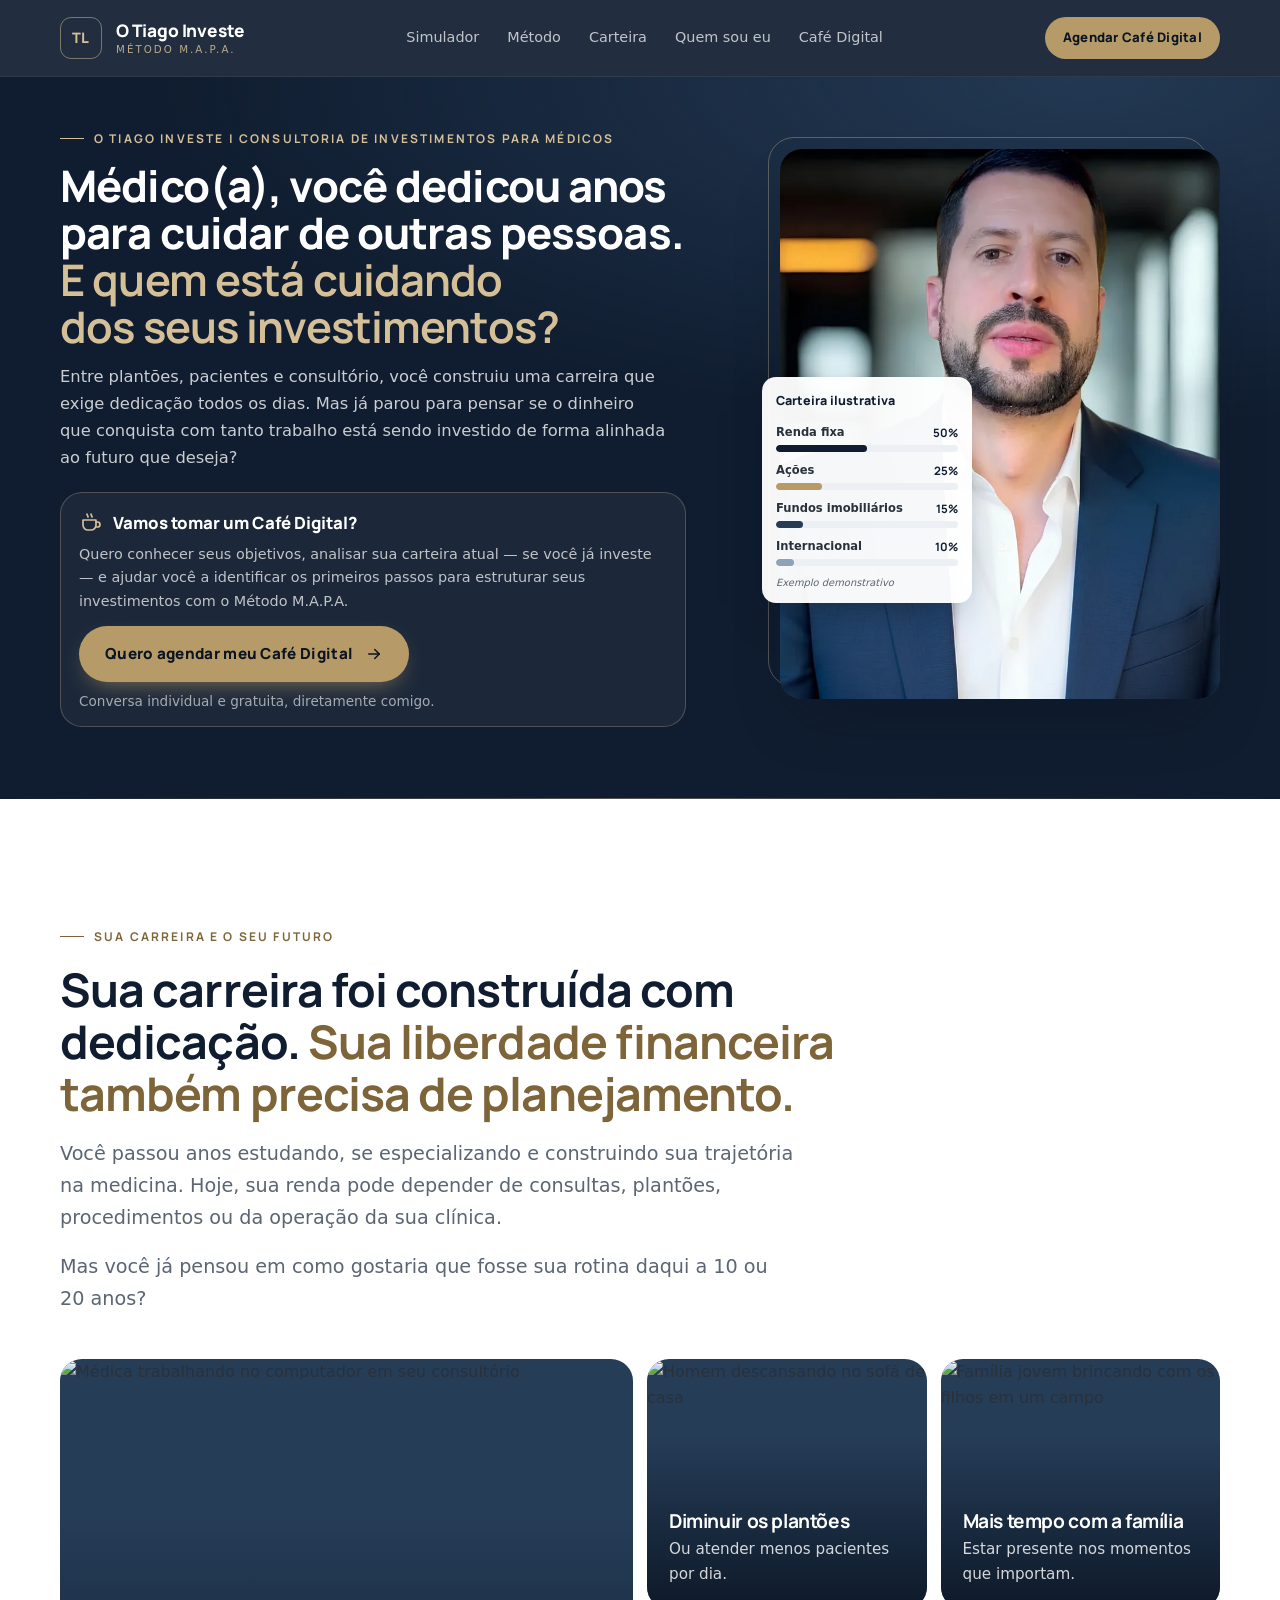
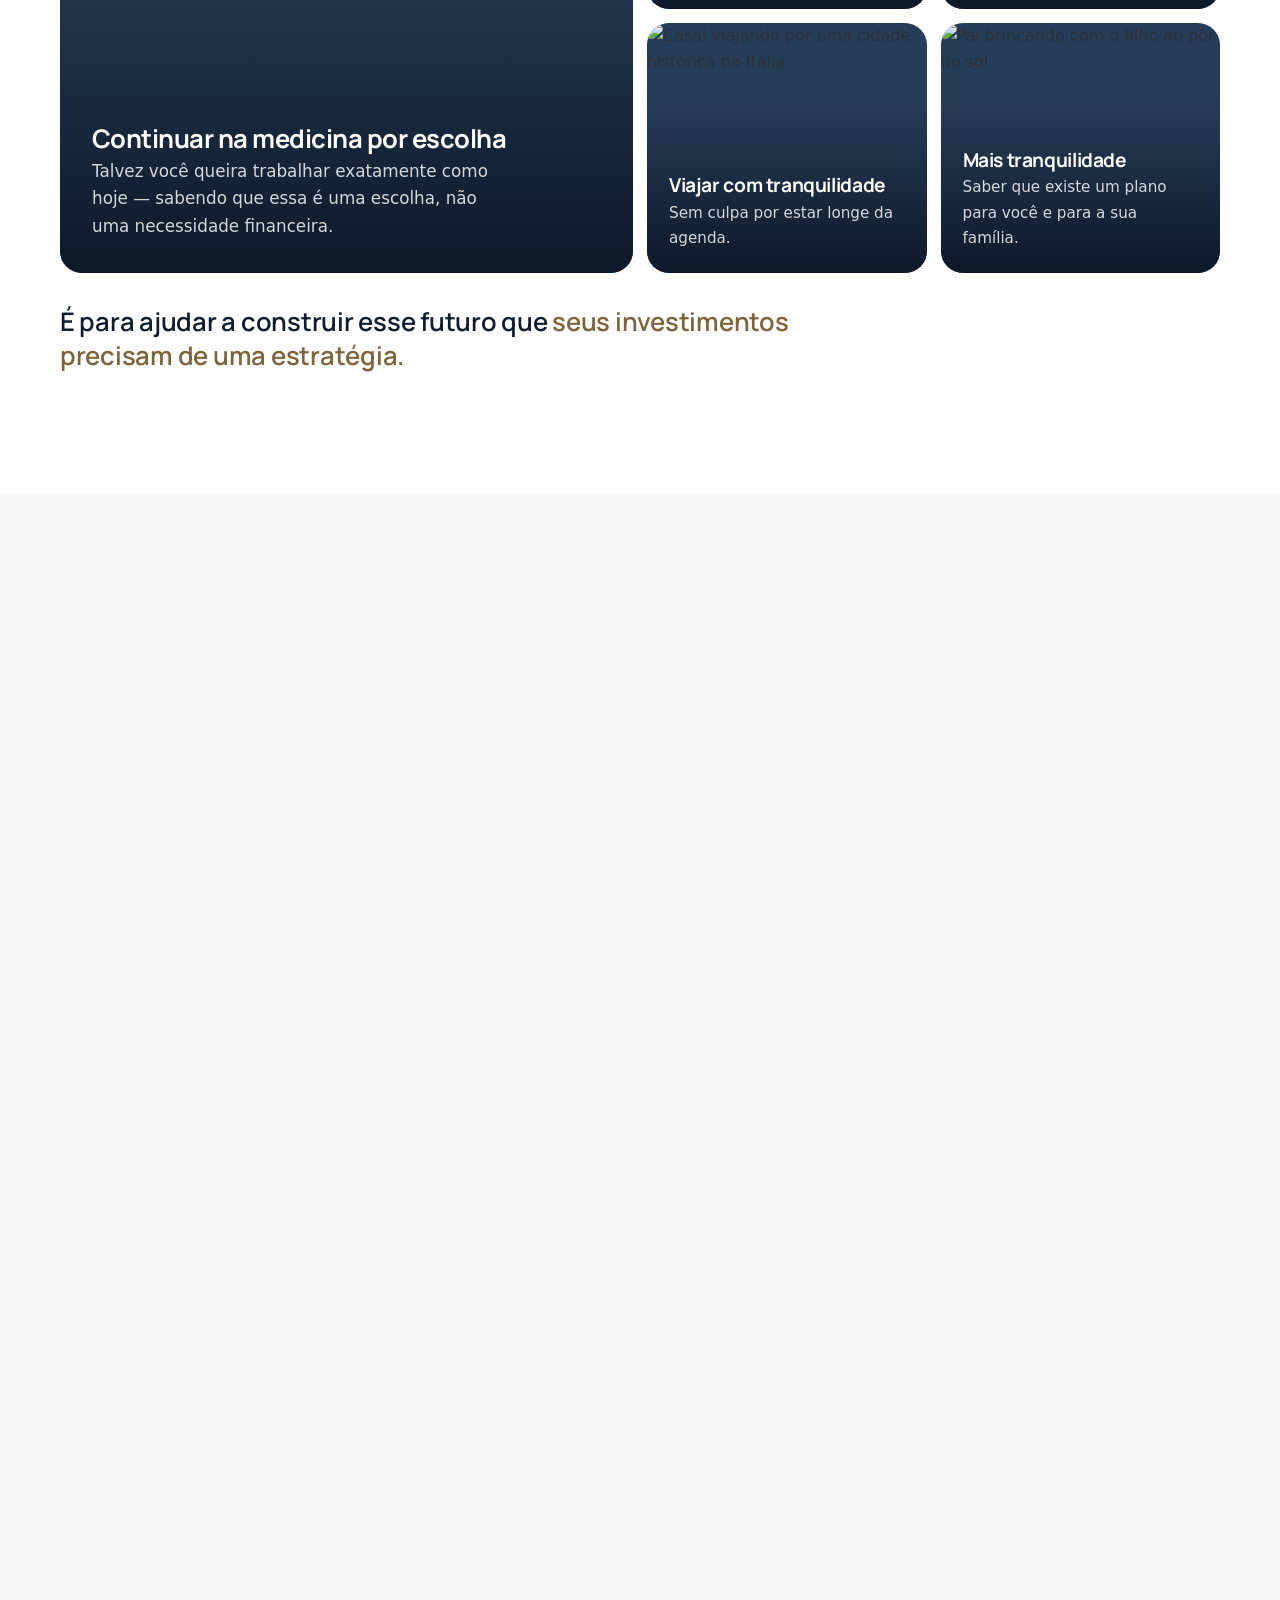
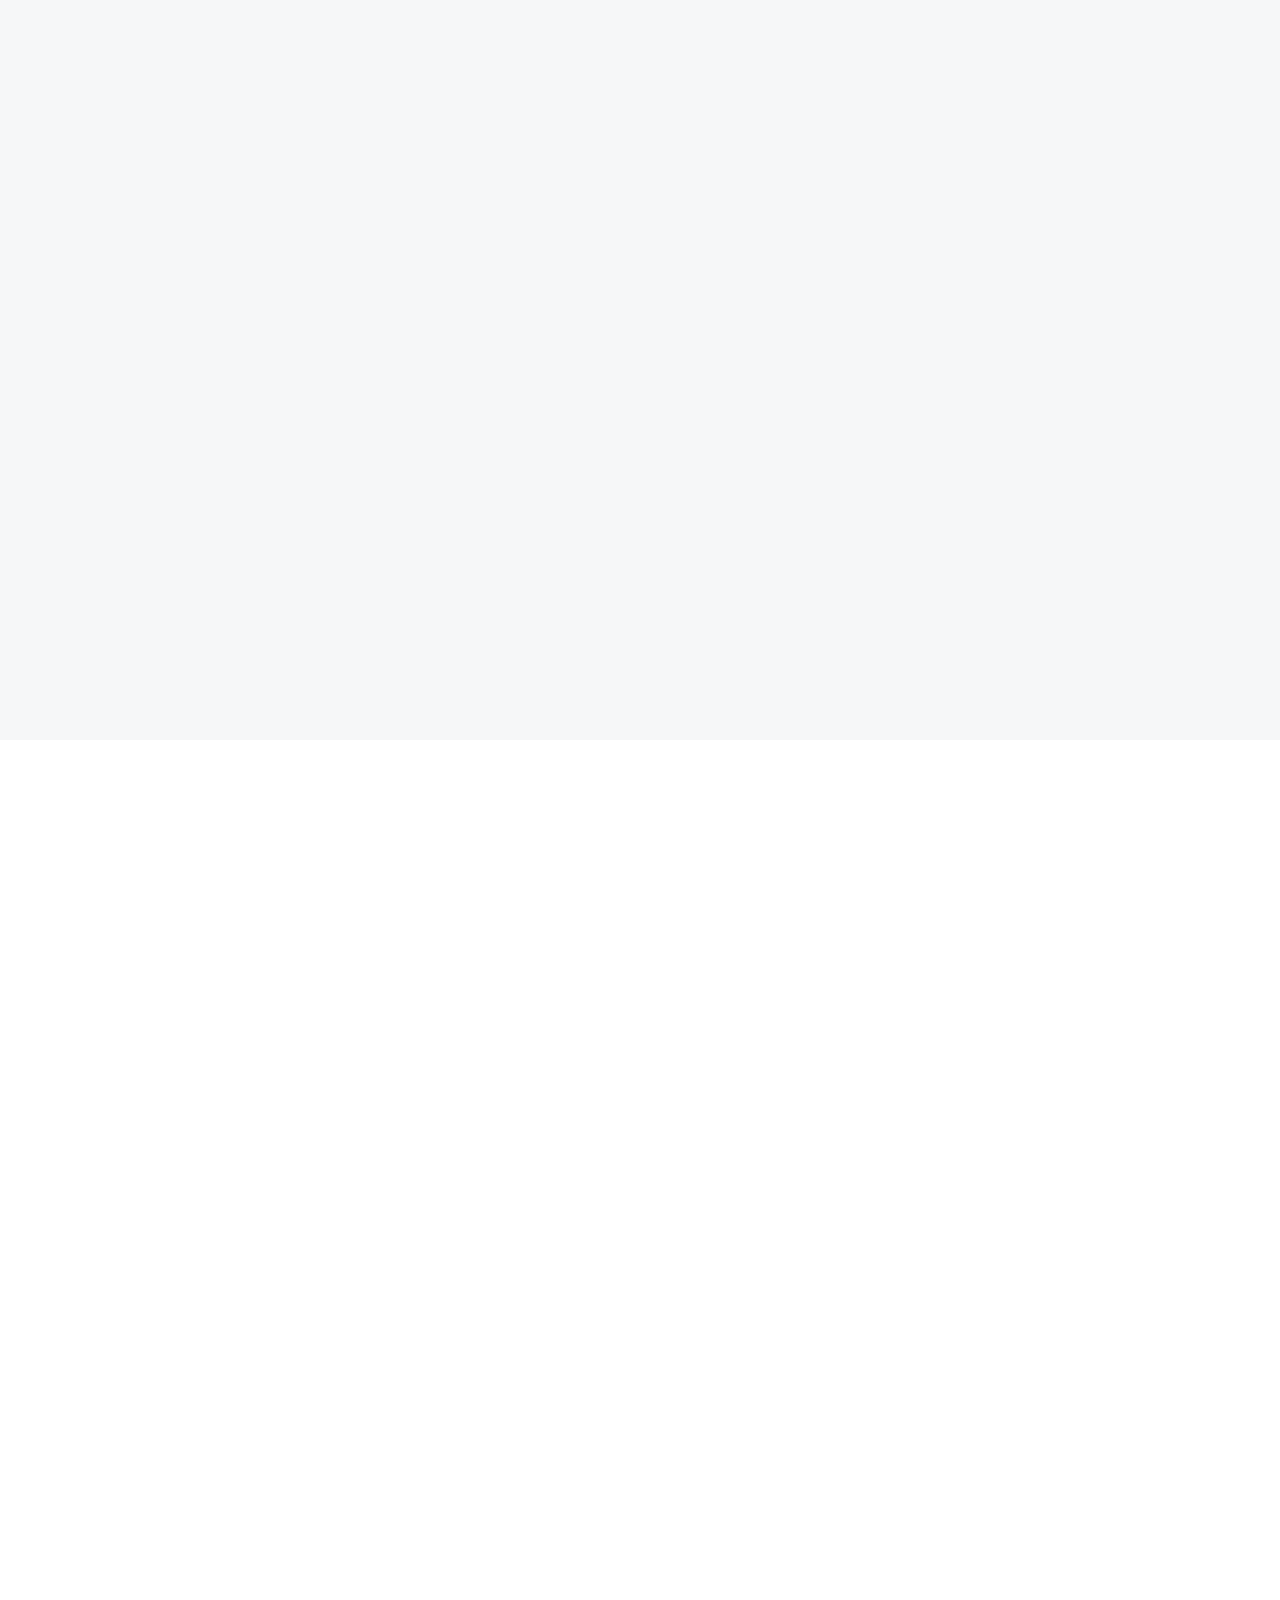
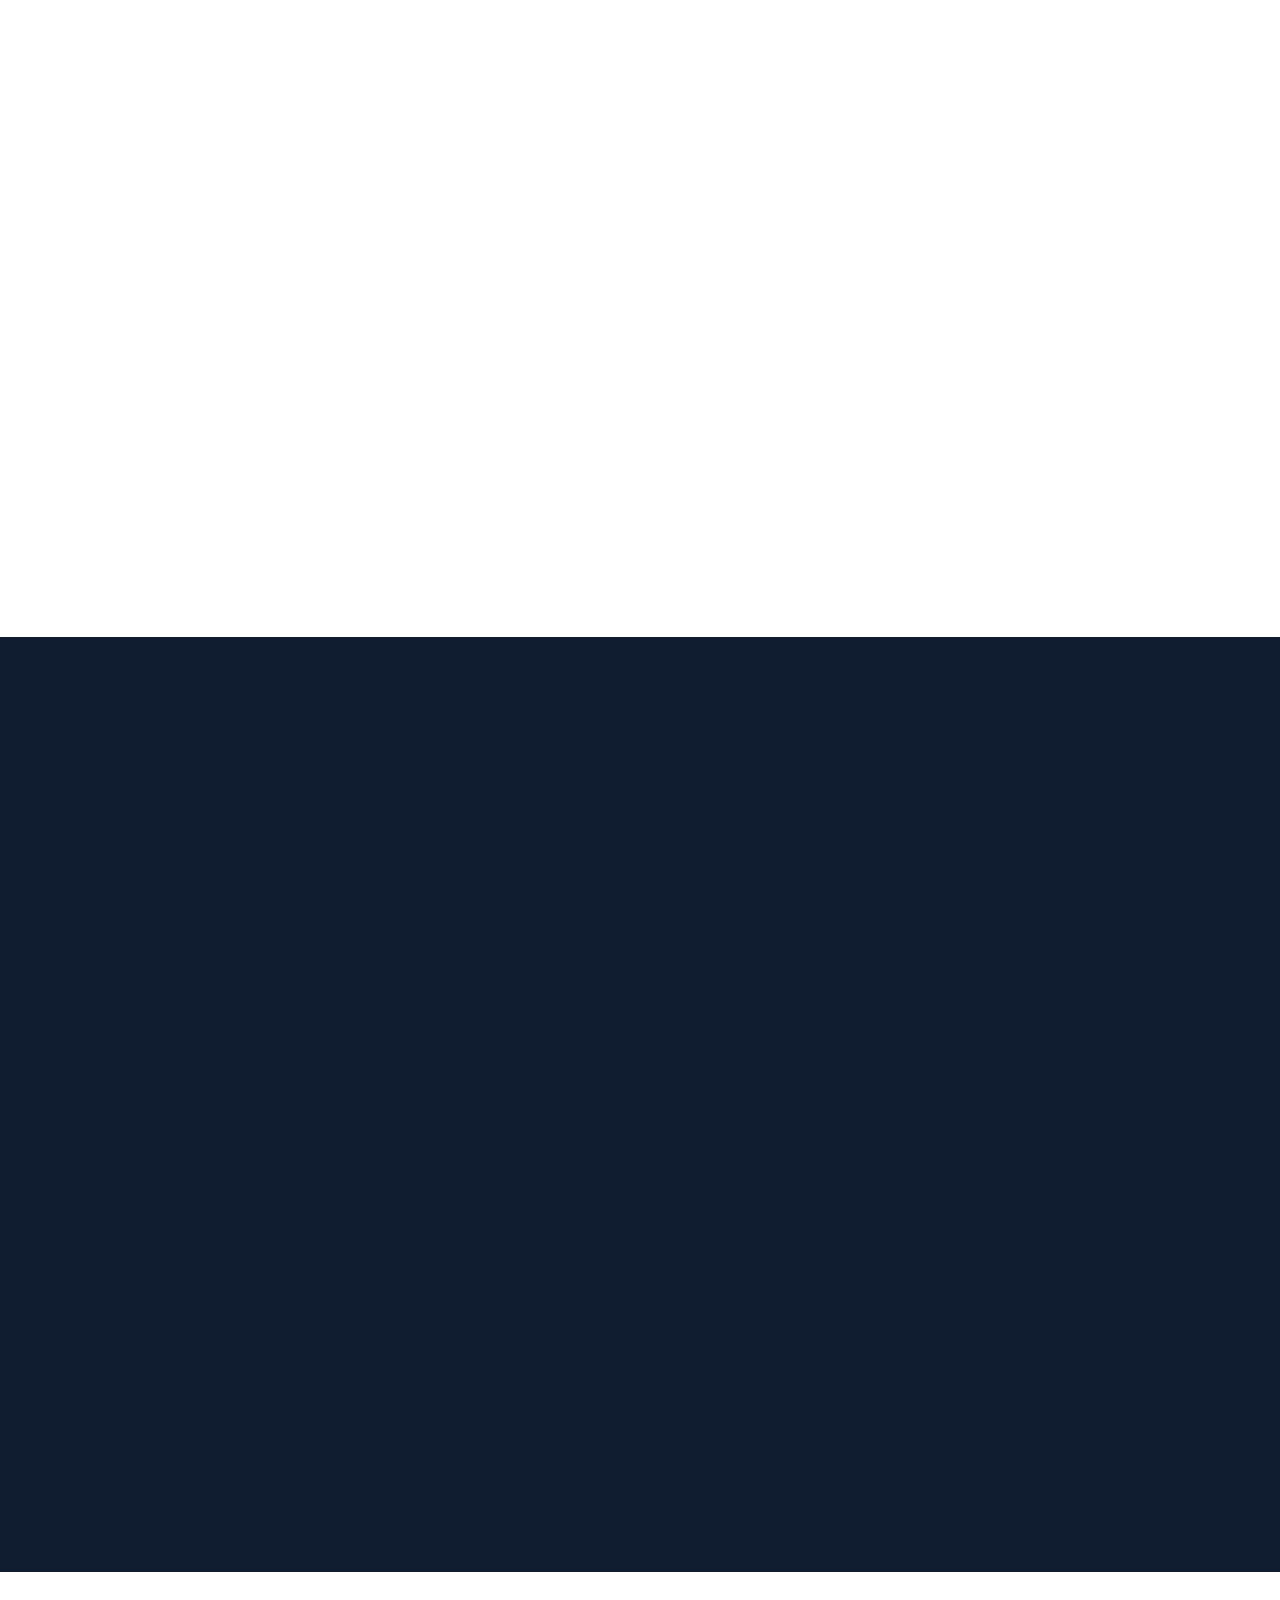
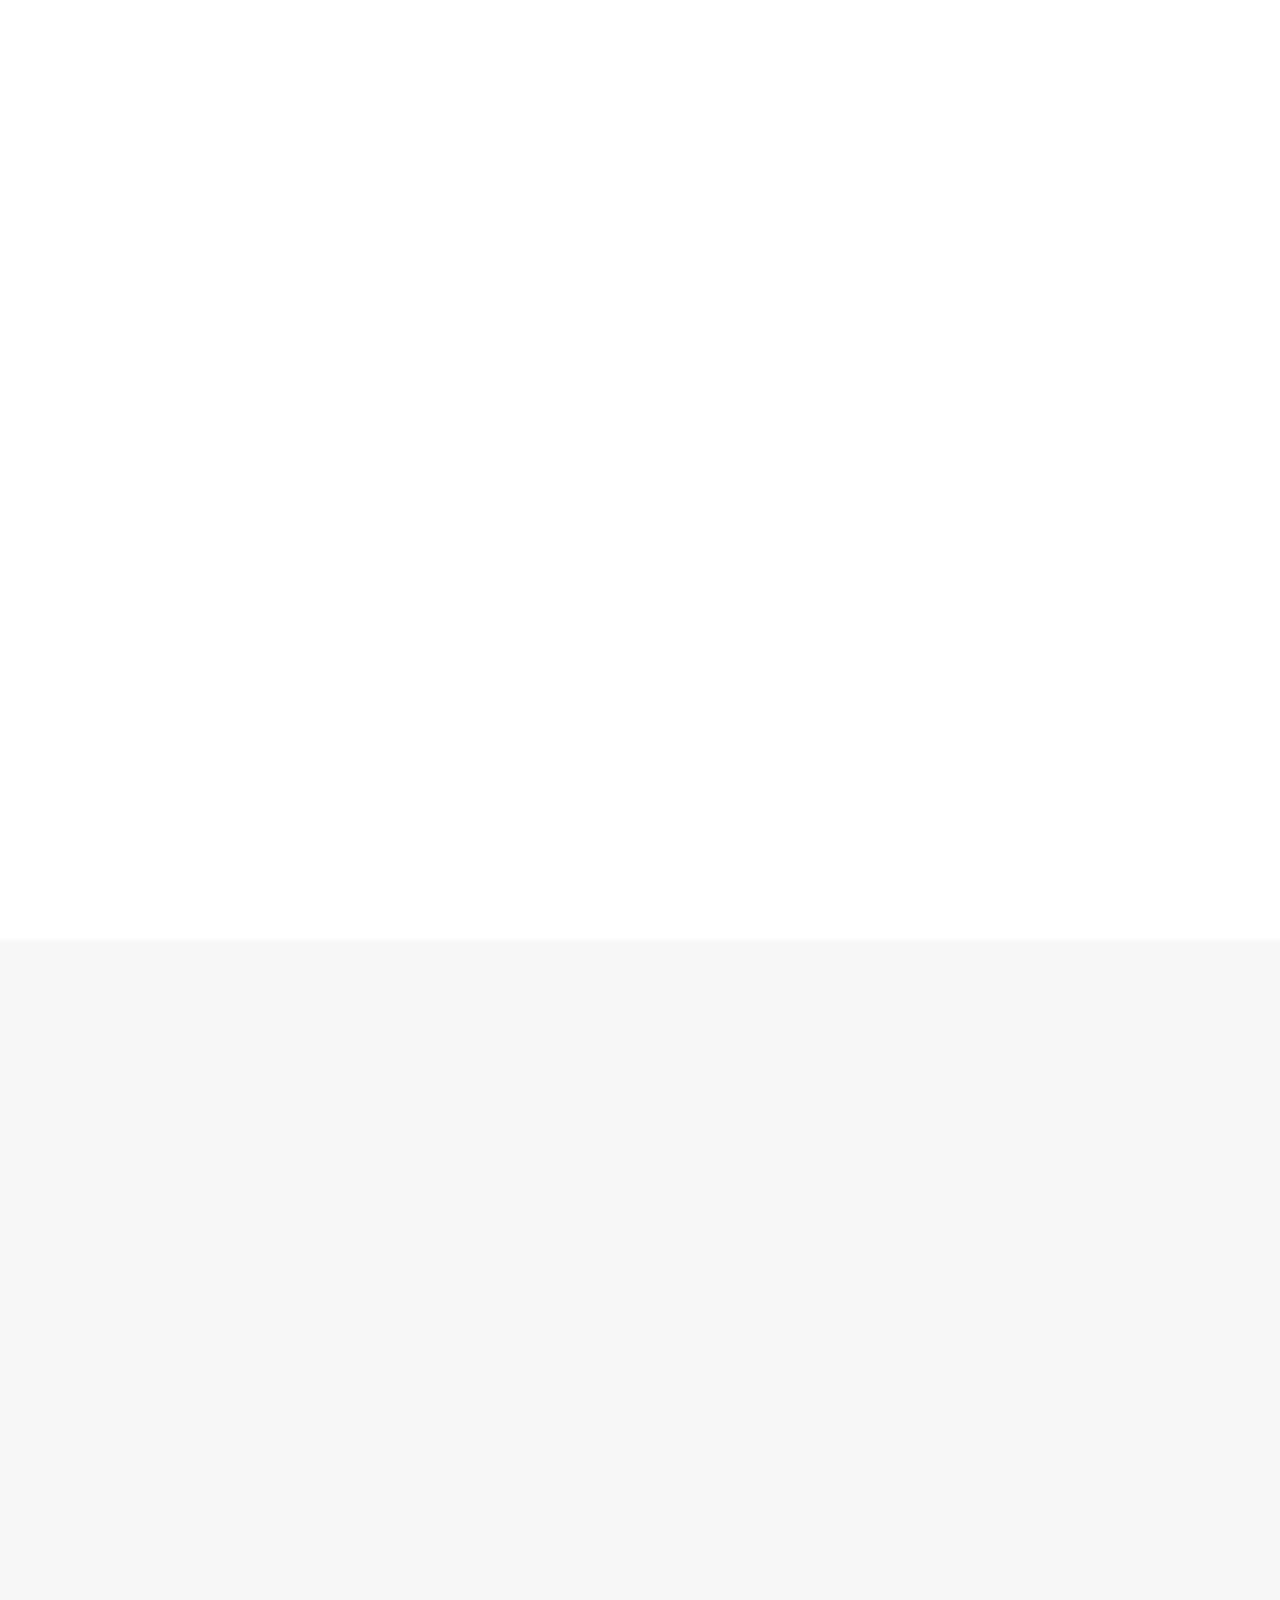
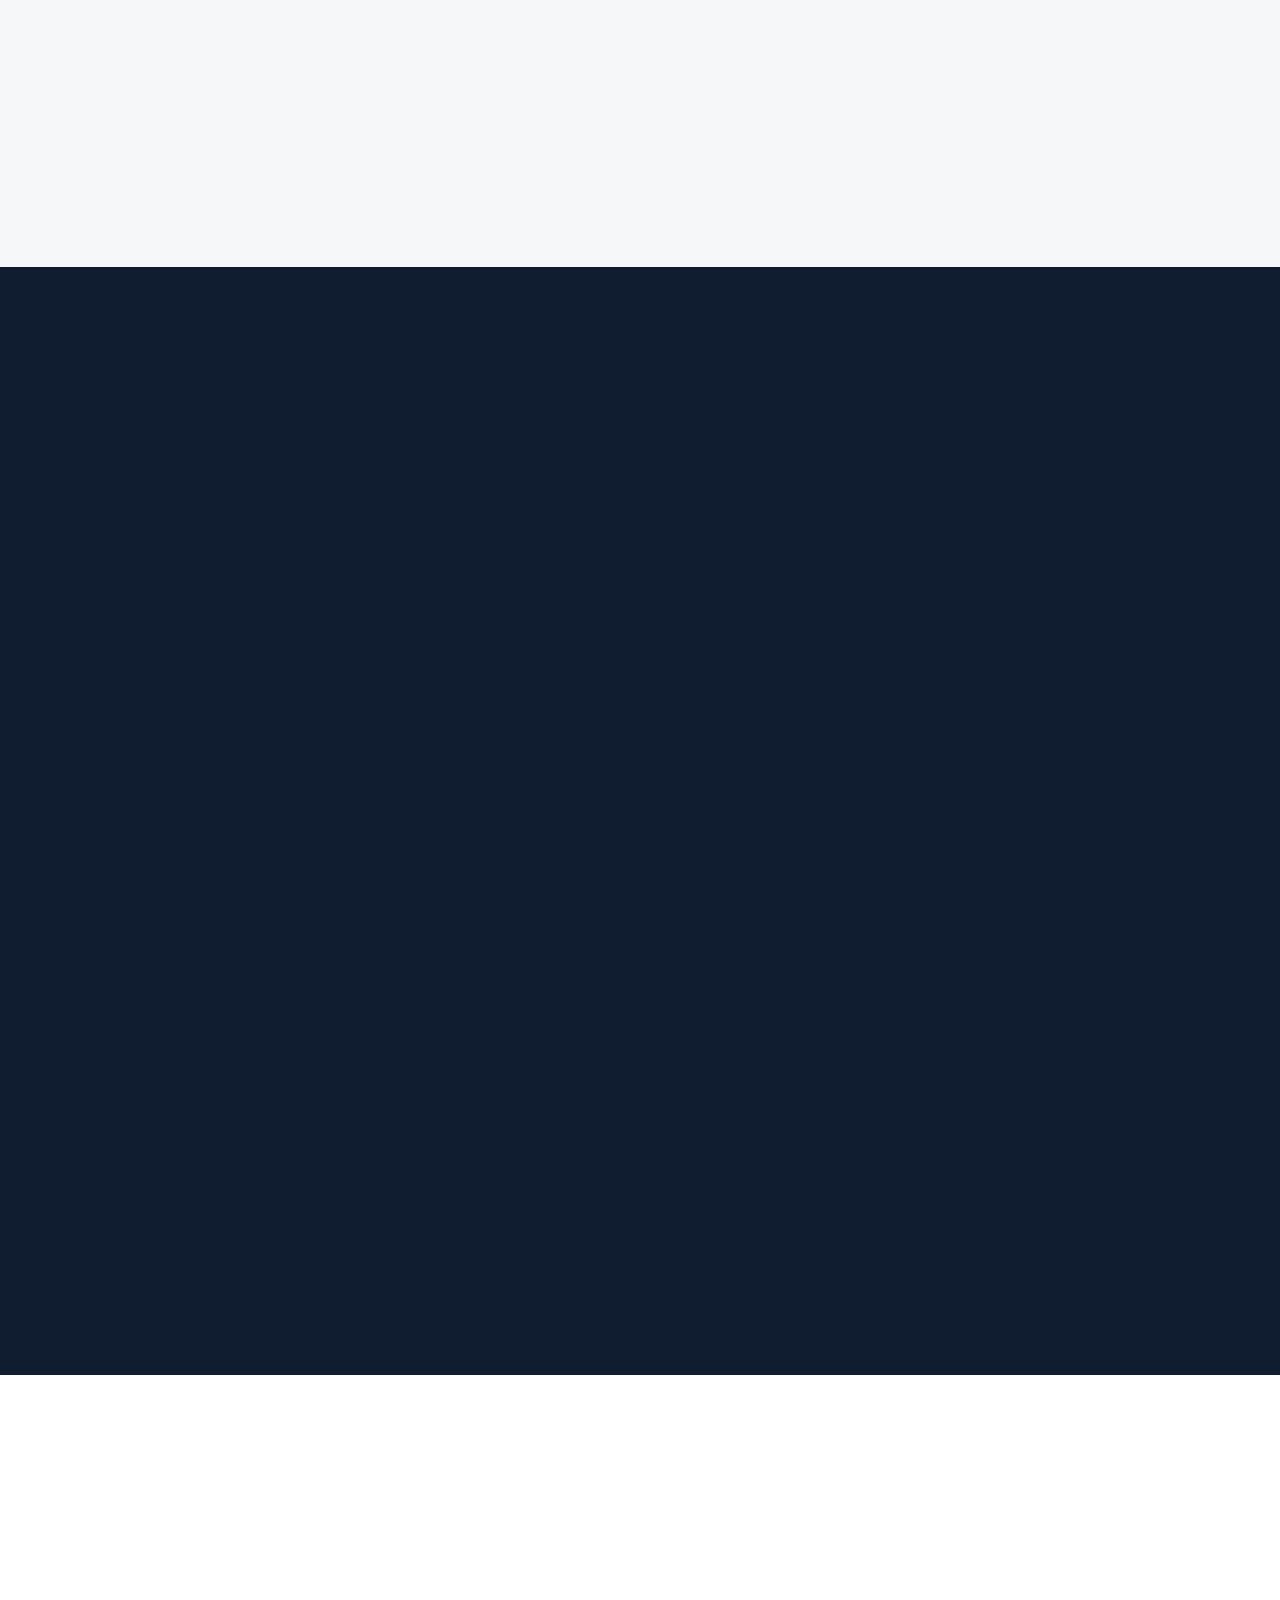
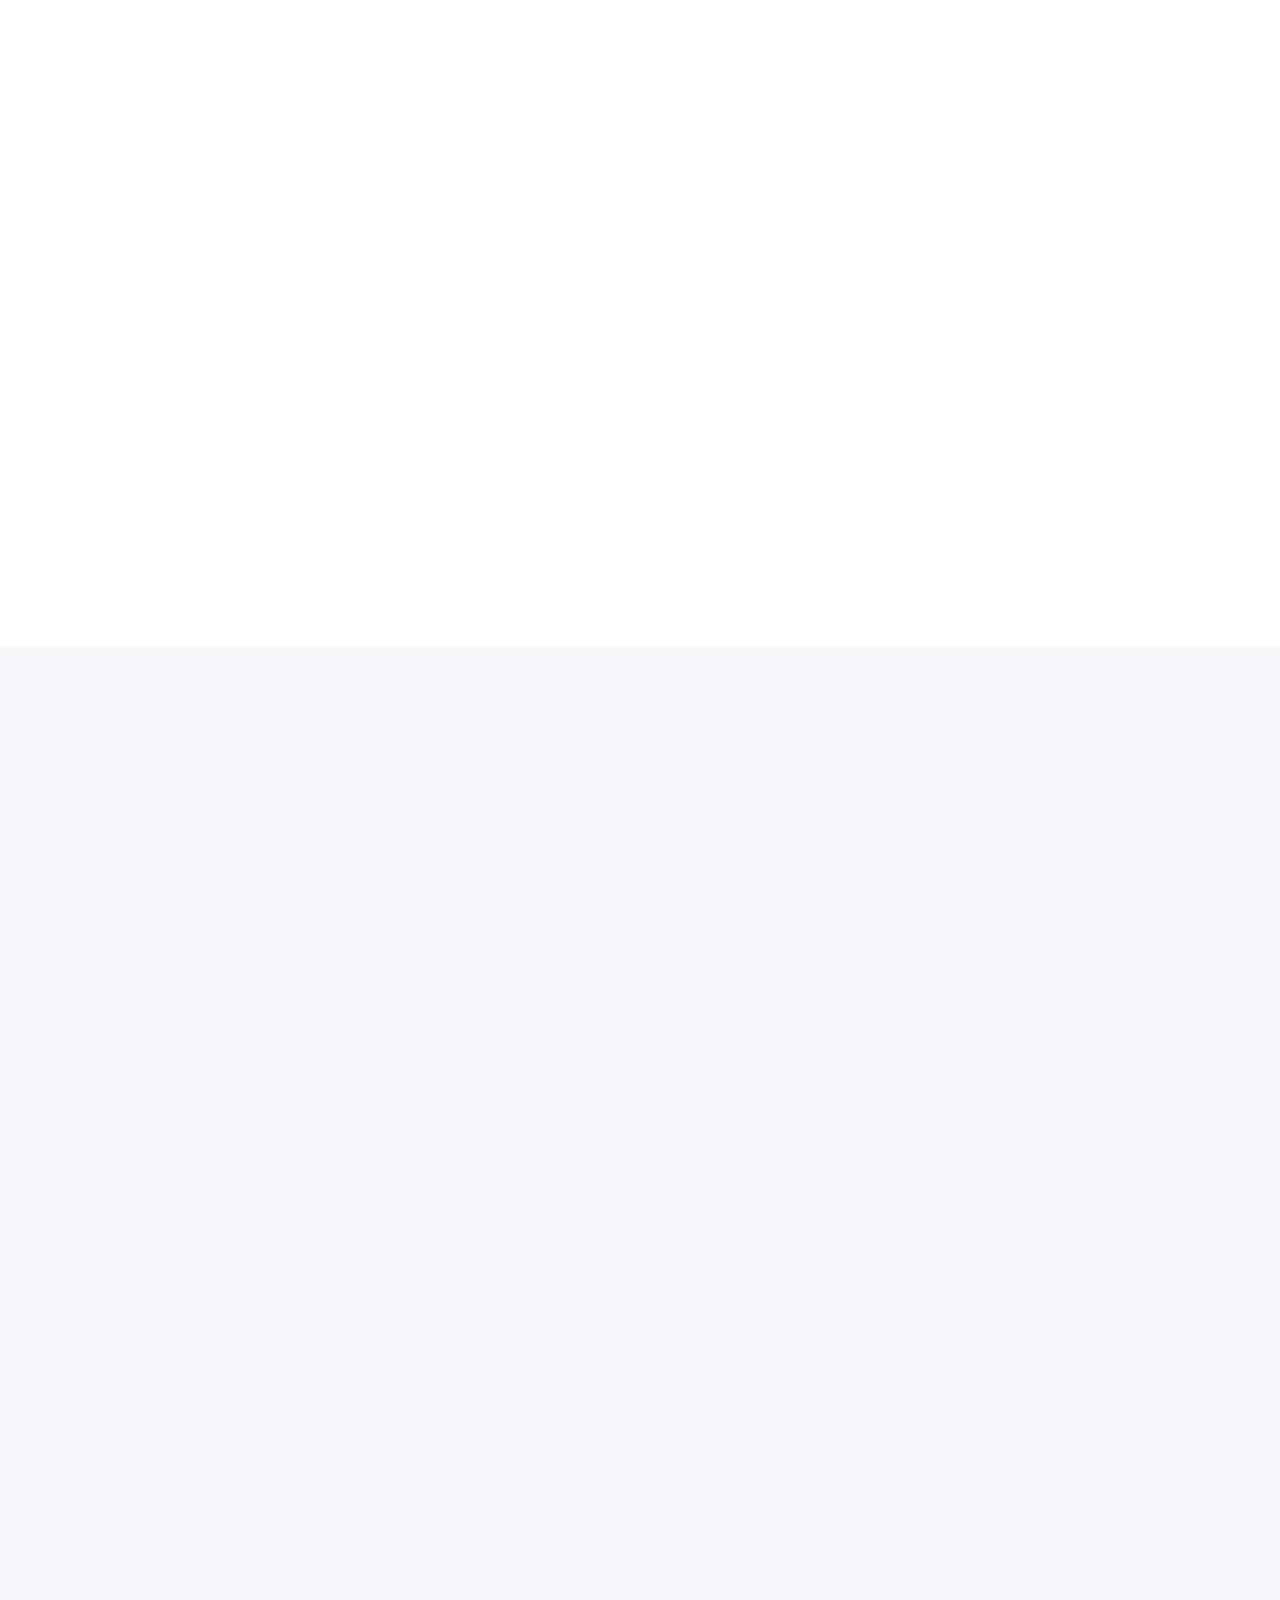
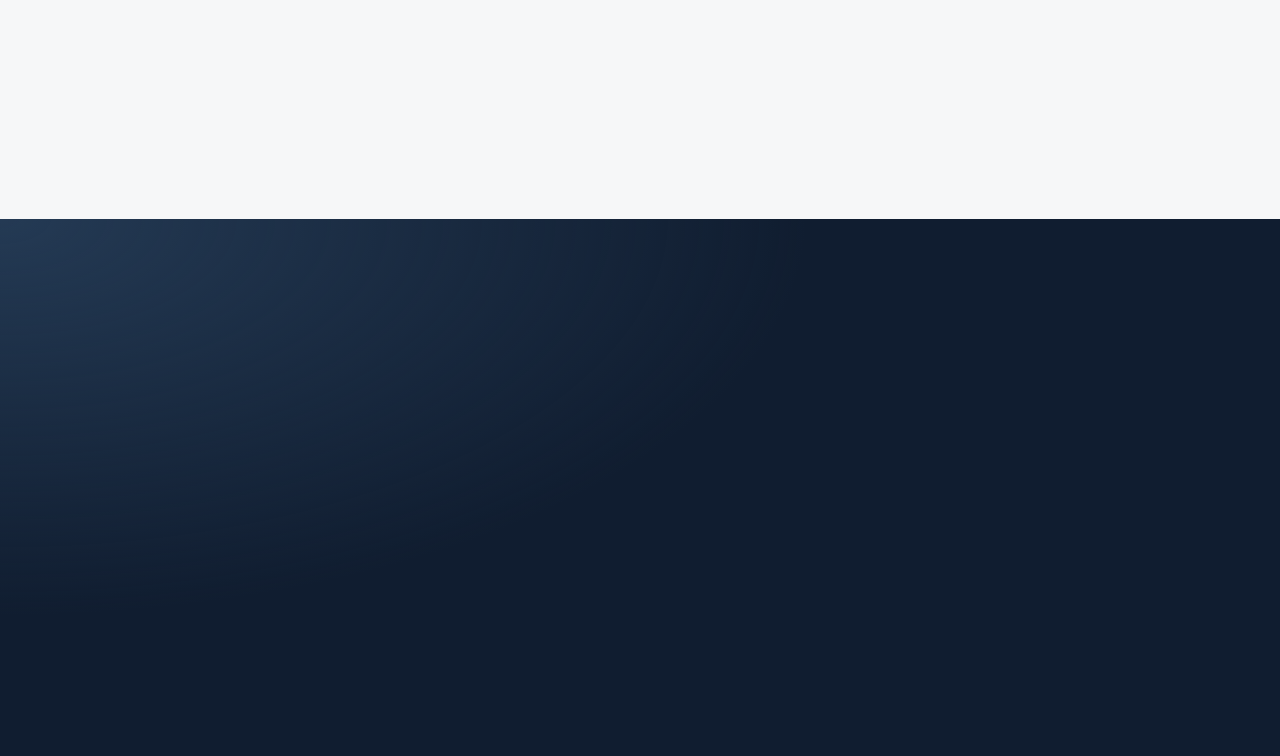
==== commit 59359686: "Hero: 'Médico(a),' na headline e apresentação do Tiago movida para a seção 5 Co-Authored-By: Claude " ====
--- a/index.html
+++ b/index.html
@@ -96,12 +96,12 @@
       <div class="container hero-grid">
         <div>
           <p class="eyebrow">O Tiago Investe | Consultoria de investimentos para médicos</p>
-          <h1 id="hero-title">Você dedicou anos para cuidar de outras pessoas. <span class="gold">E quem está cuidando dos seus investimentos?</span></h1>
+          <h1 id="hero-title">Médico(a), você dedicou anos para cuidar de outras pessoas. <span class="gold">E quem está cuidando dos seus investimentos?</span></h1>
           <script>
             /* Teste A/B futuro: ?hv=a troca a headline (uma variante por vez). */
             (function () {
               var V = {
-                a: 'Você trabalha para construir sua renda. <span class="gold">Eu ajudo você a construir seus investimentos.</span>'
+                a: 'Médico(a), você trabalha para construir sua renda. <span class="gold">Eu ajudo você a construir seus investimentos.</span>'
               };
               var hv = (new URLSearchParams(location.search).get("hv") || "").toLowerCase();
               if (!V[hv]) { try { hv = sessionStorage.getItem("lp_hv") || ""; } catch (e) { hv = ""; } }
@@ -113,7 +113,6 @@
             })();
           </script>
           <p class="hero-sub">Entre plantões, pacientes e consultório, você construiu uma carreira que exige dedicação todos os dias. <span class="only-desktop-inline">Mas já parou para pensar se o dinheiro que conquista com tanto trabalho está sendo investido de forma alinhada ao futuro que deseja?</span></p>
-          <p class="hero-sub">Eu sou <strong>Tiago Lopes</strong>, consultor de investimentos, e ajudo médicos a montar e acompanhar suas carteiras, com explicações simples e orientação individual. <strong>Você não precisa dominar o mercado financeiro: eu ajudo você a compreender cada etapa.</strong></p>
 
           <div class="hero-invite">
             <p class="hero-invite-title"><svg aria-hidden="true"><use href="#i-coffee"/></svg>Vamos tomar um Café Digital?</p>
@@ -315,6 +314,7 @@
           <p class="eyebrow">Você não está sozinho</p>
           <h2 class="h-section" id="s-solo-title">Você já tem uma profissão. <span class="gold">Não precisa assumir outra para cuidar dos seus investimentos.</span></h2>
           <div class="solo-body">
+            <p class="solo-intro">Eu sou <strong>Tiago Lopes</strong>, consultor de investimentos, e ajudo médicos a montar e acompanhar suas carteiras, com explicações simples e orientação individual. <strong>Você não precisa dominar o mercado financeiro: eu ajudo você a compreender cada etapa.</strong></p>
             <p>Eu sei que sua rotina pode ser imprevisível. Existem plantões que se estendem, atendimentos que atrasam e dias em que simplesmente não sobra tempo para acompanhar o mercado.</p>
             <p>Por isso, meu trabalho é ajudar você a construir uma carteira de investimentos compatível com a sua realidade. Eu explico as recomendações, ajudo você a compreender suas alternativas e acompanho os ajustes necessários.</p>
             <p>Se você não souber como implementar uma recomendação, eu oriento você durante o processo.</p>
--- a/lp/styles.css
+++ b/lp/styles.css
@@ -1025,3 +1025,11 @@
   .hero-sub { font-size: 0.98rem; margin-top: 14px; }
   .hero-invite { padding: 16px 16px 14px; }
 }
+
+/* legenda do gráfico com fundo explícito (contraste estável em qualquer verificação) */
+.sim-legend { background: var(--white); color: #4a5462; }
+.sim-results { background: var(--white); }
+
+/* apresentação do Tiago na seção "você não está sozinho" */
+.solo-intro { font-size: 1.1rem; color: rgba(255, 255, 255, 0.9); padding-bottom: 14px; border-bottom: 1px solid var(--line-light); }
+.solo-intro strong { color: var(--white); }
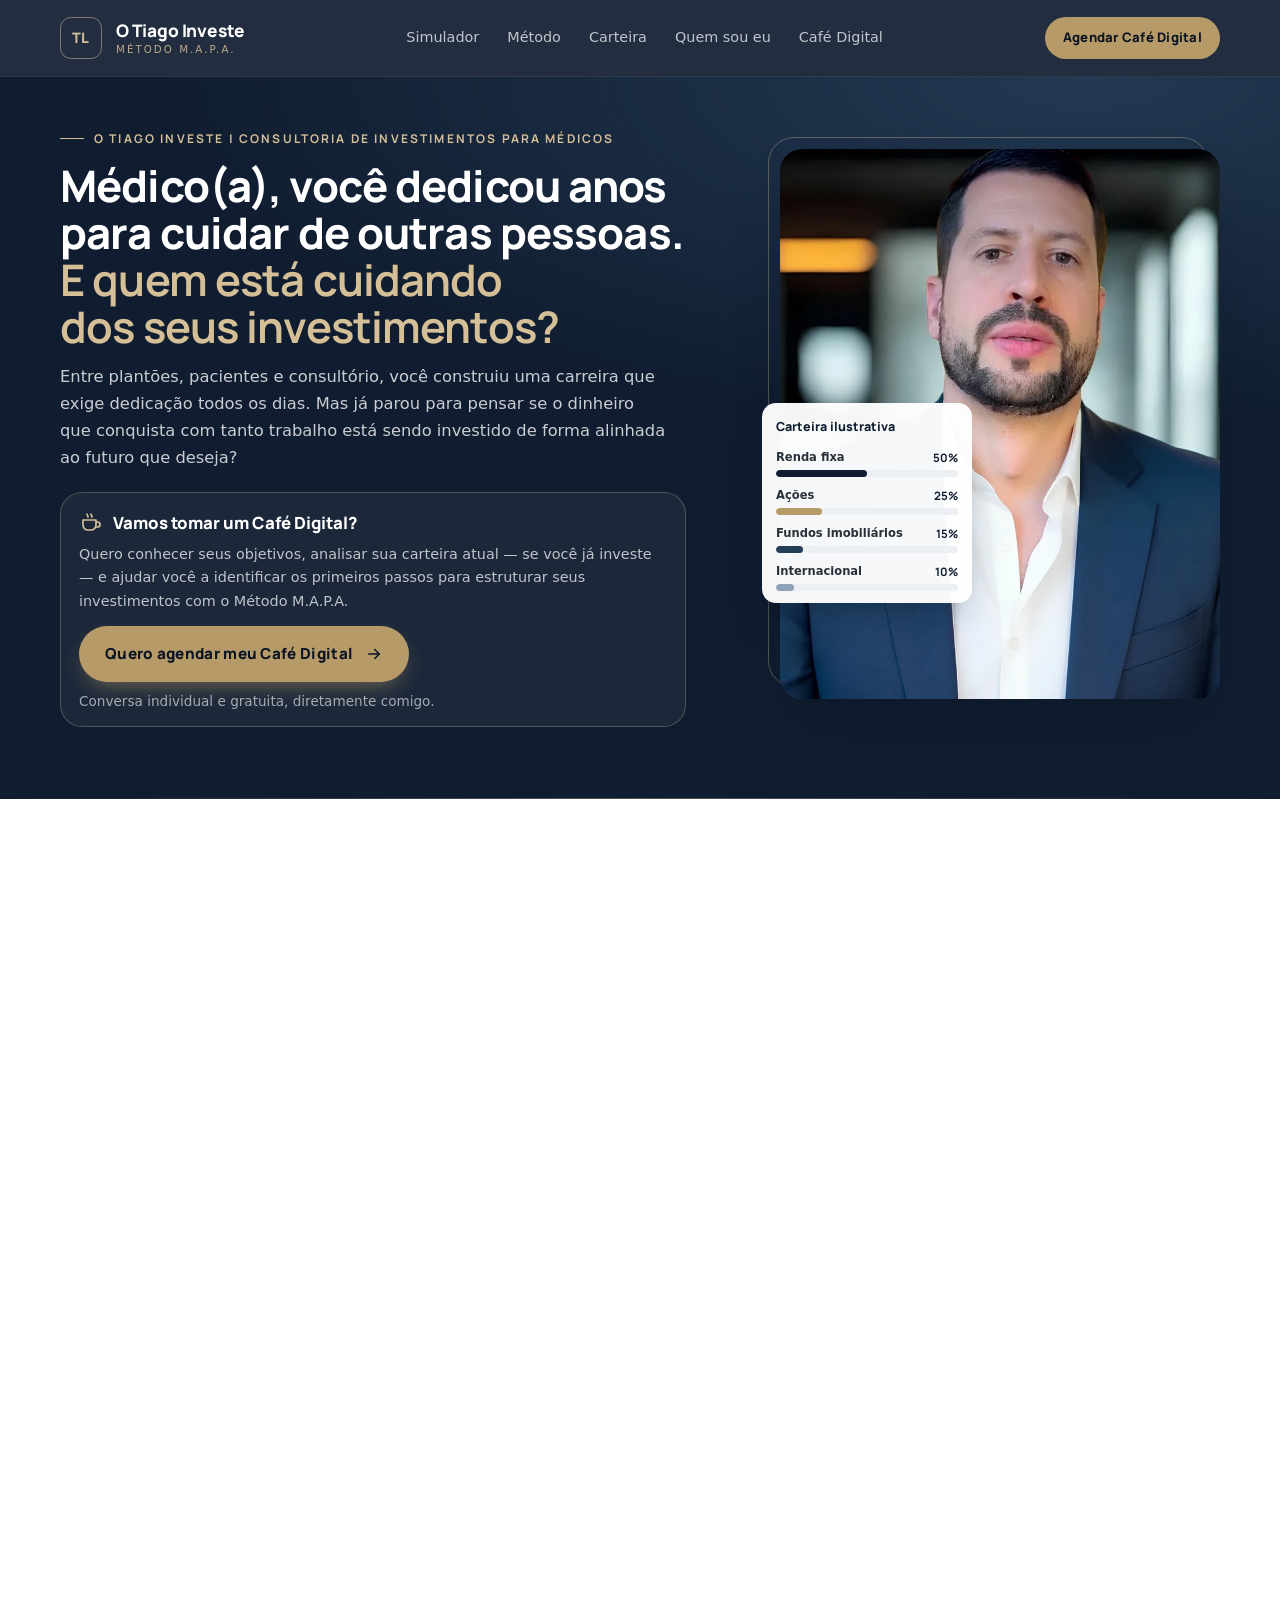
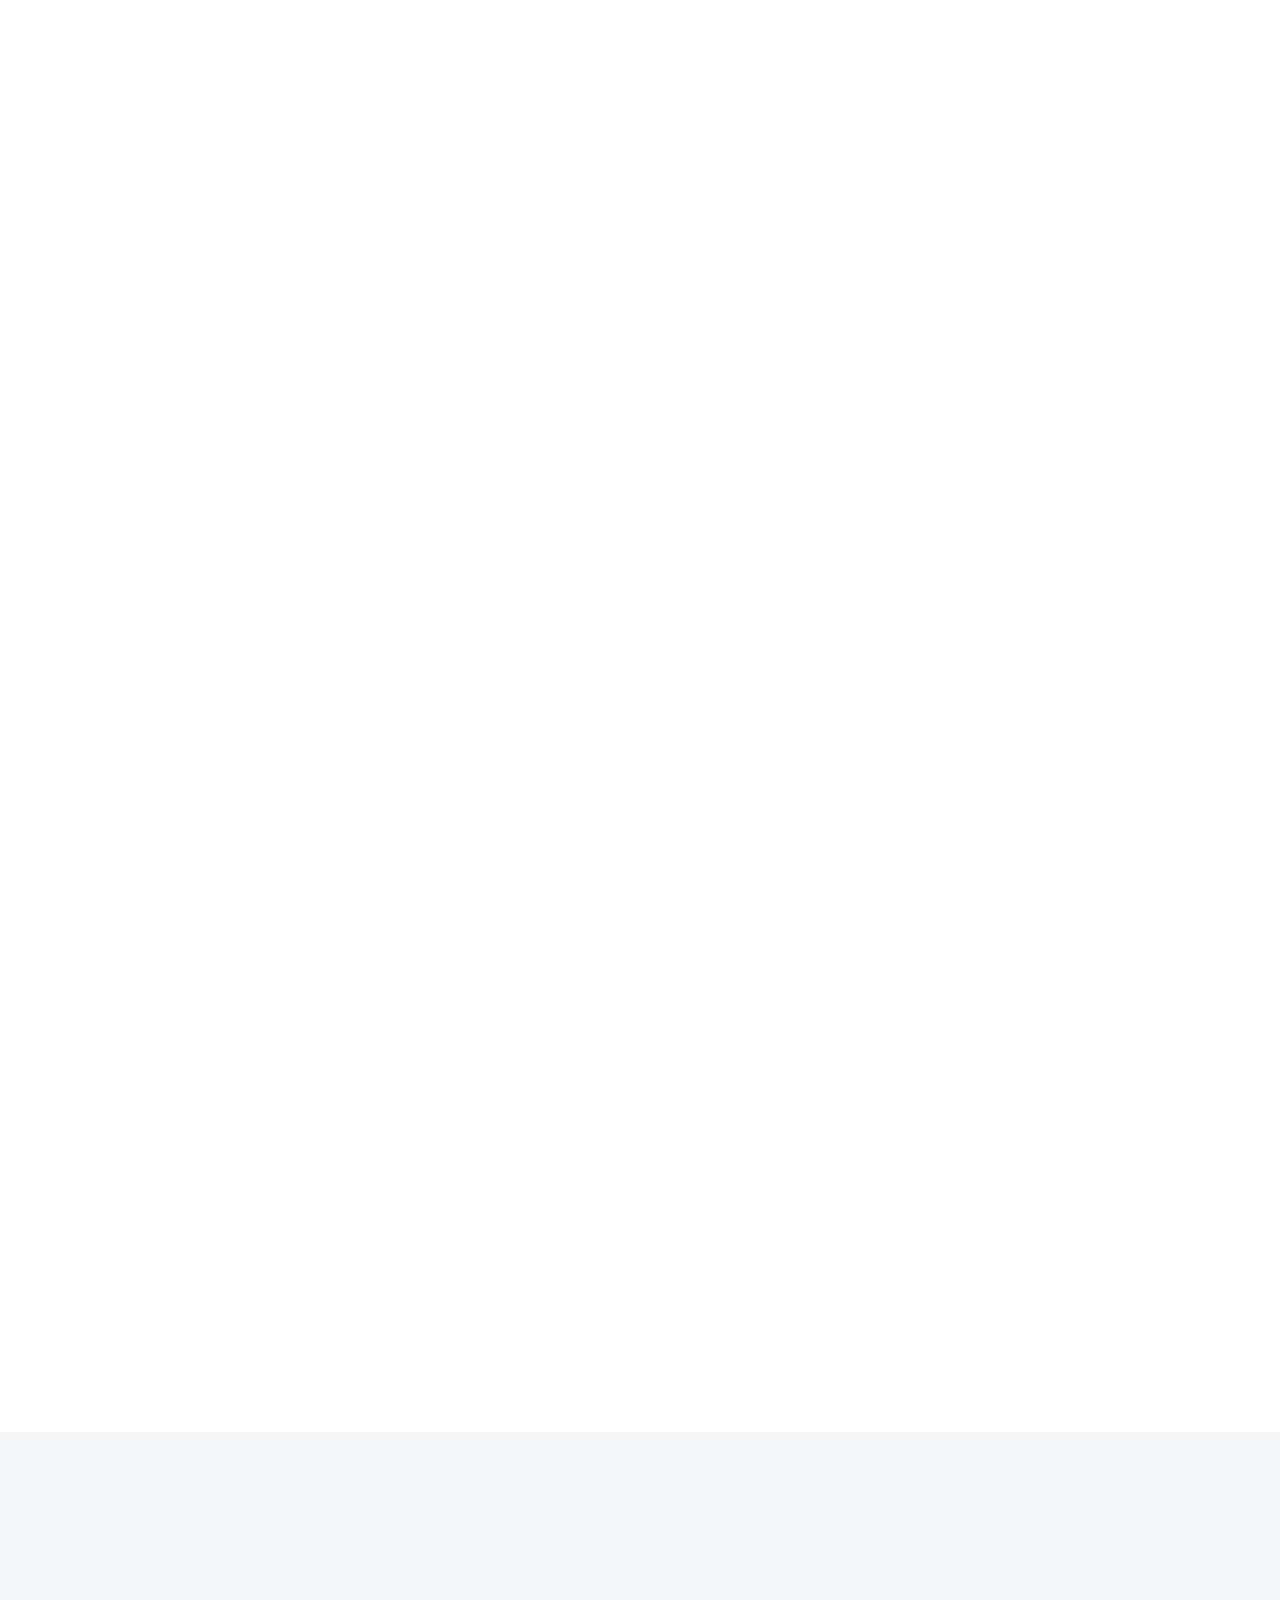
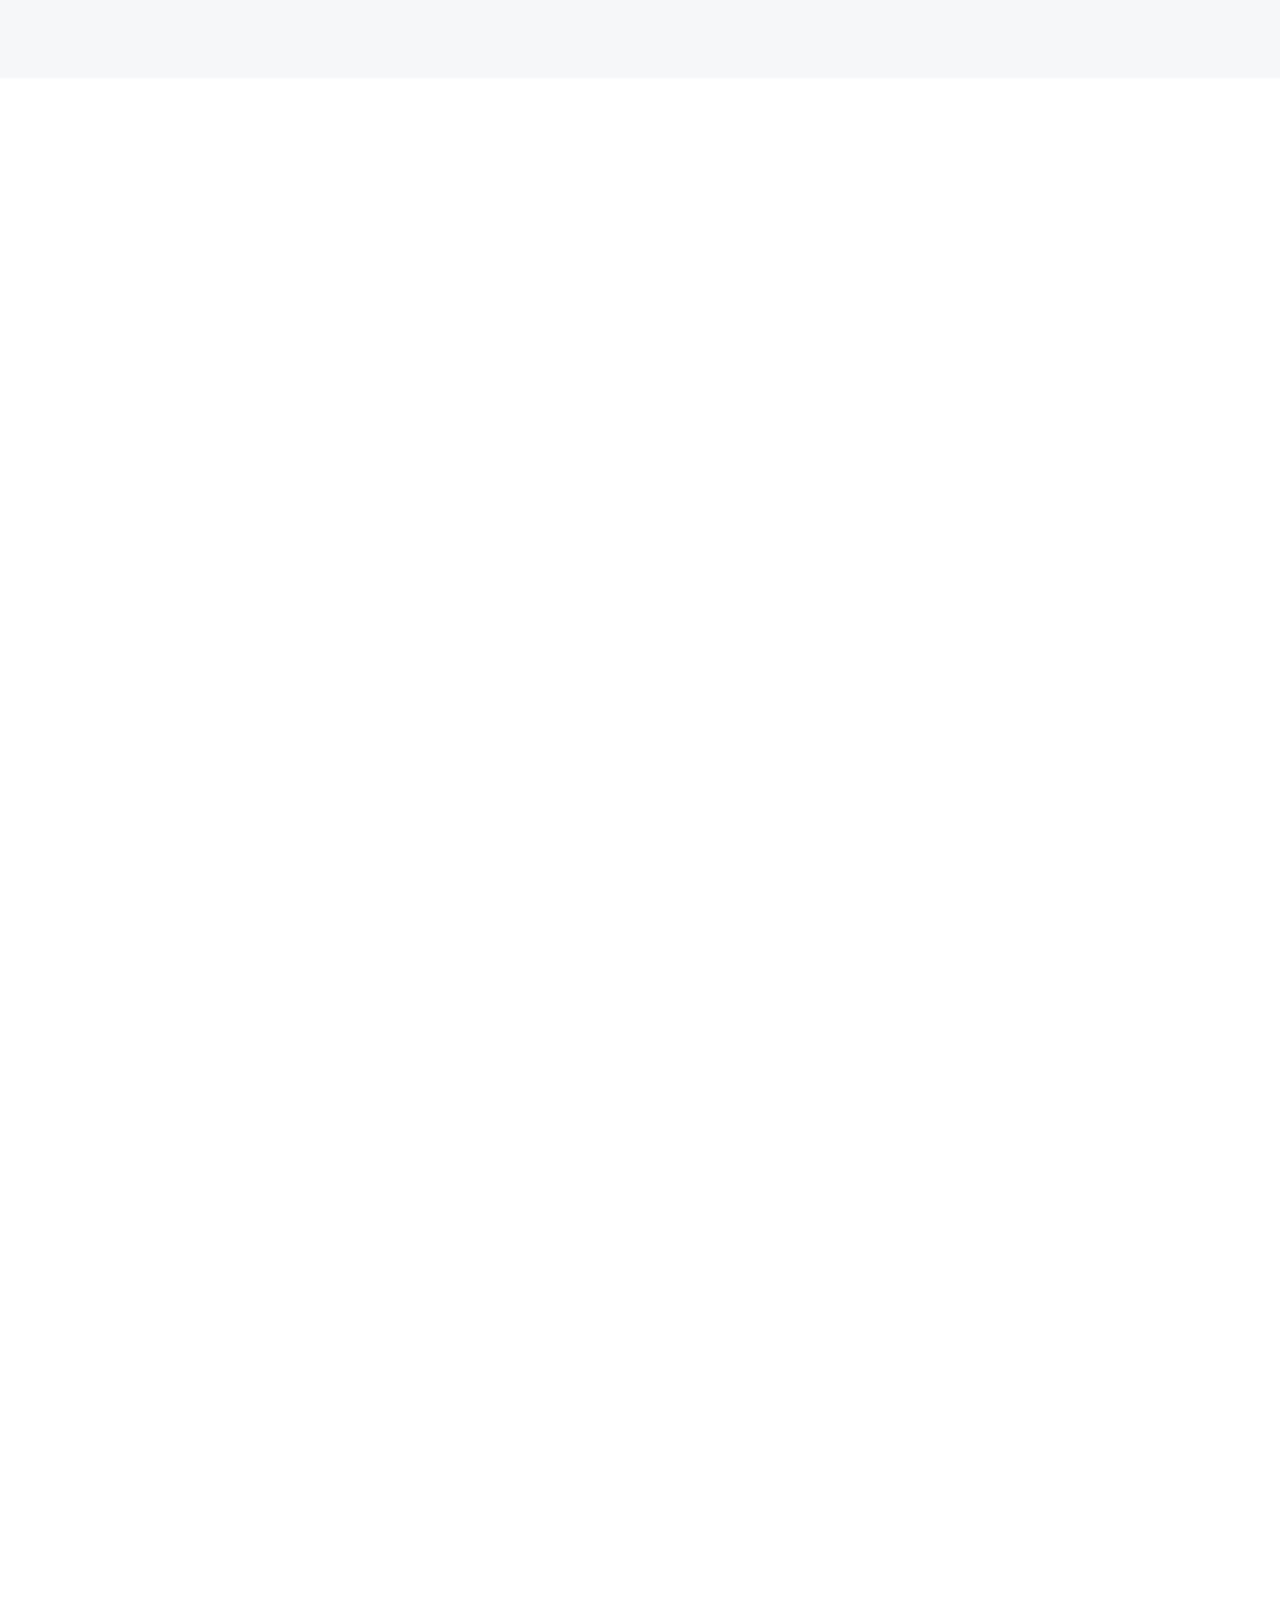
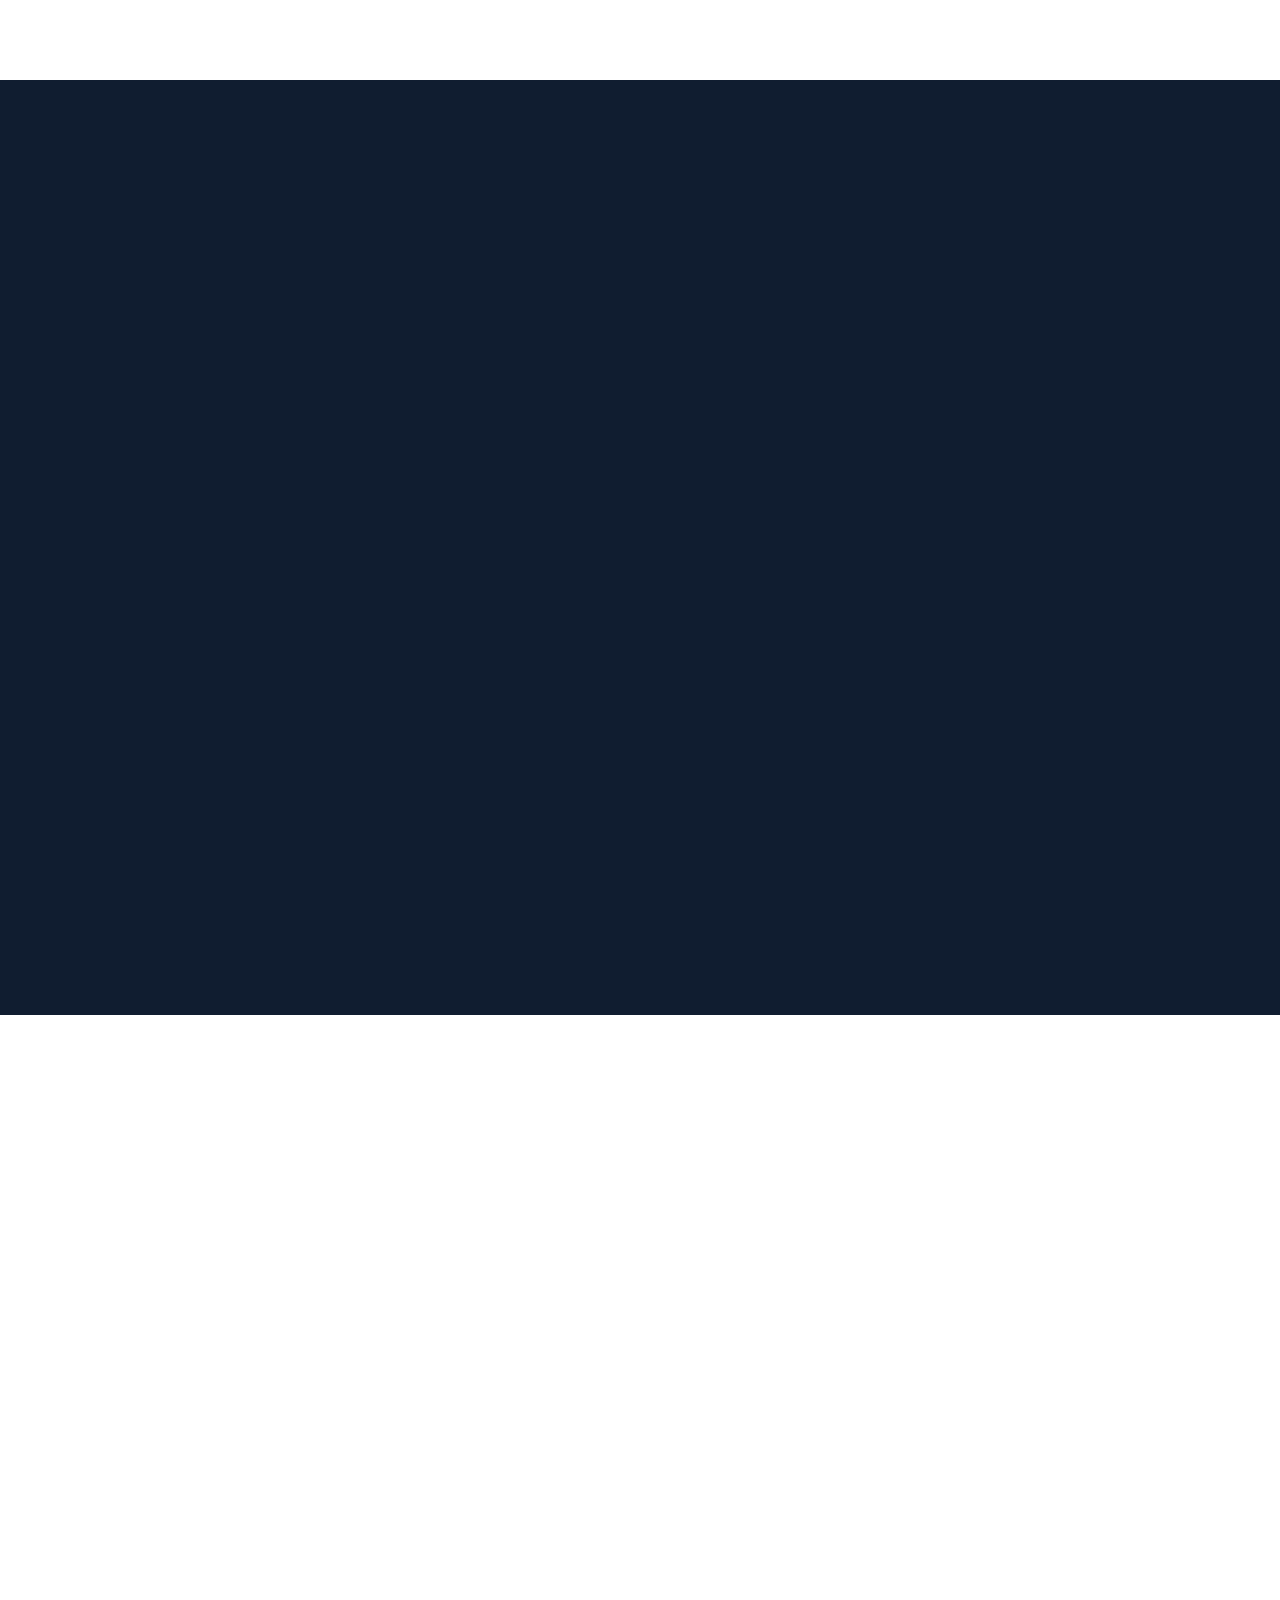
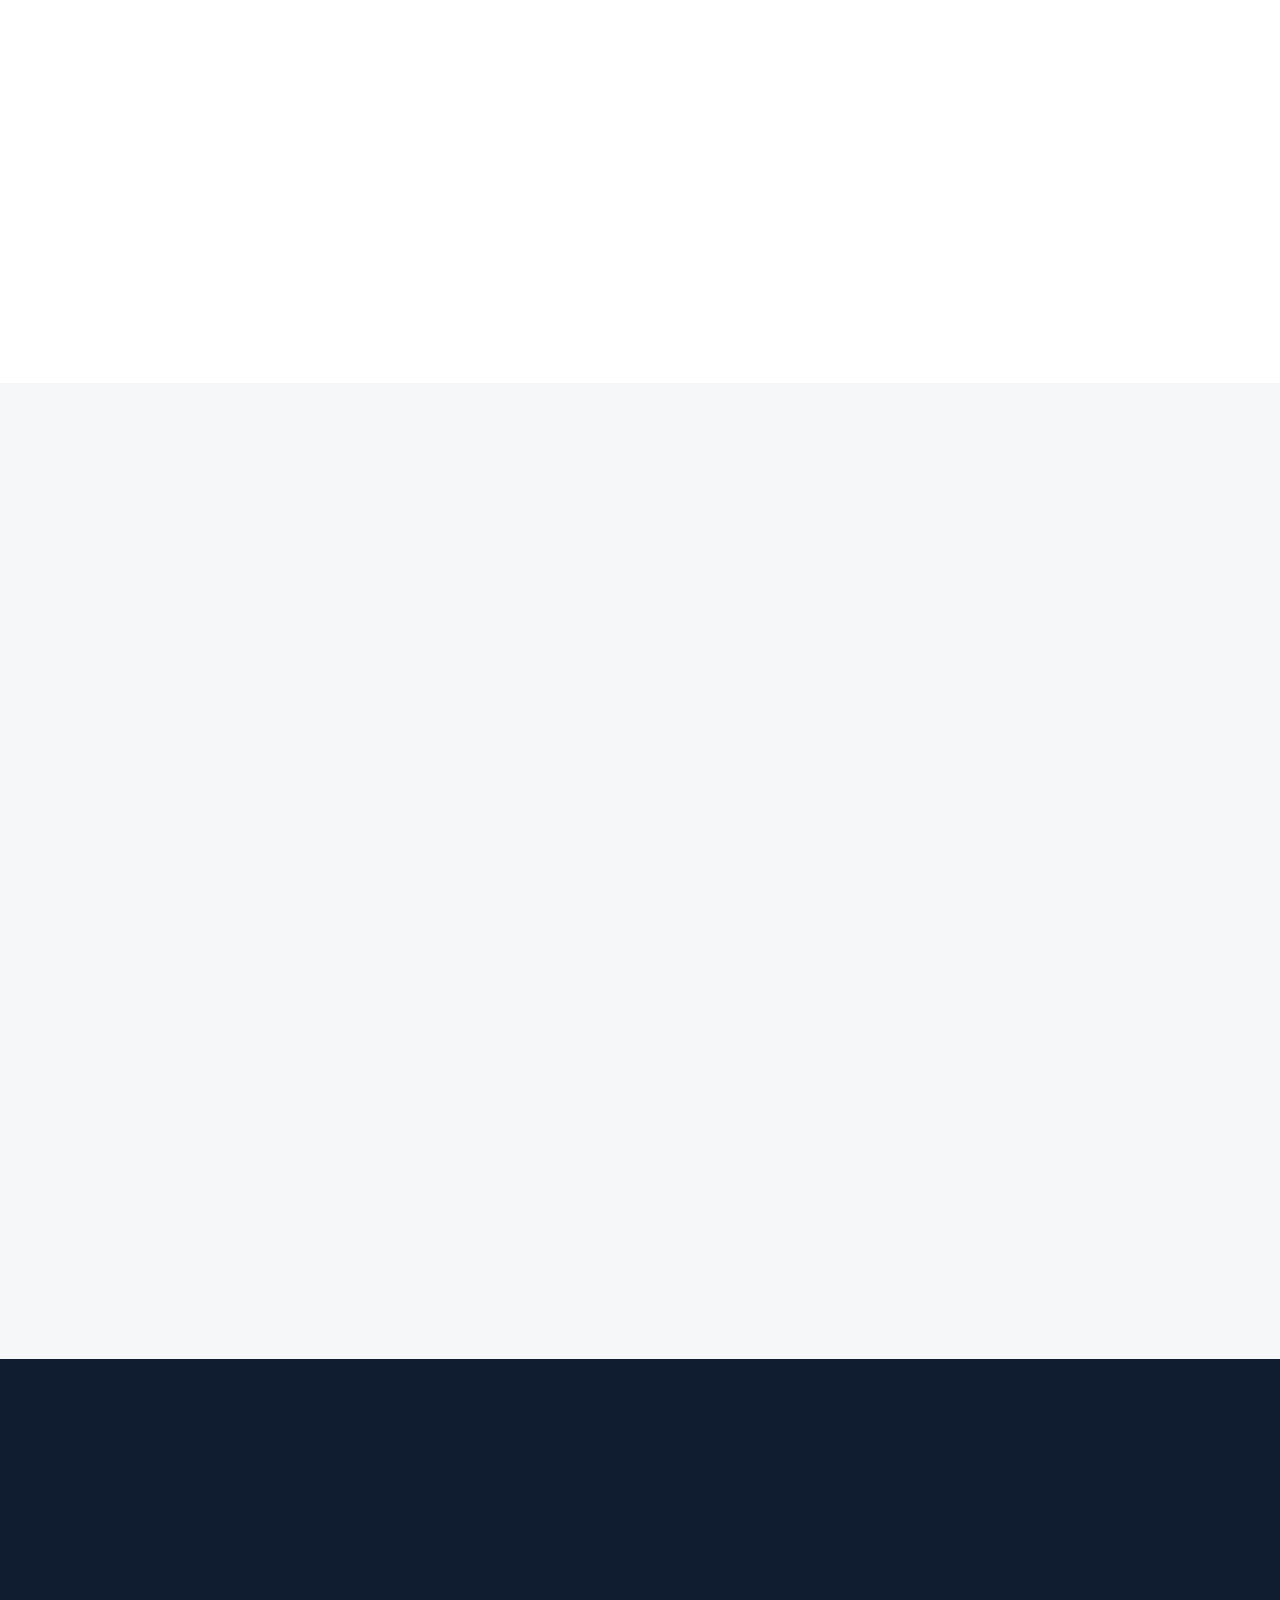
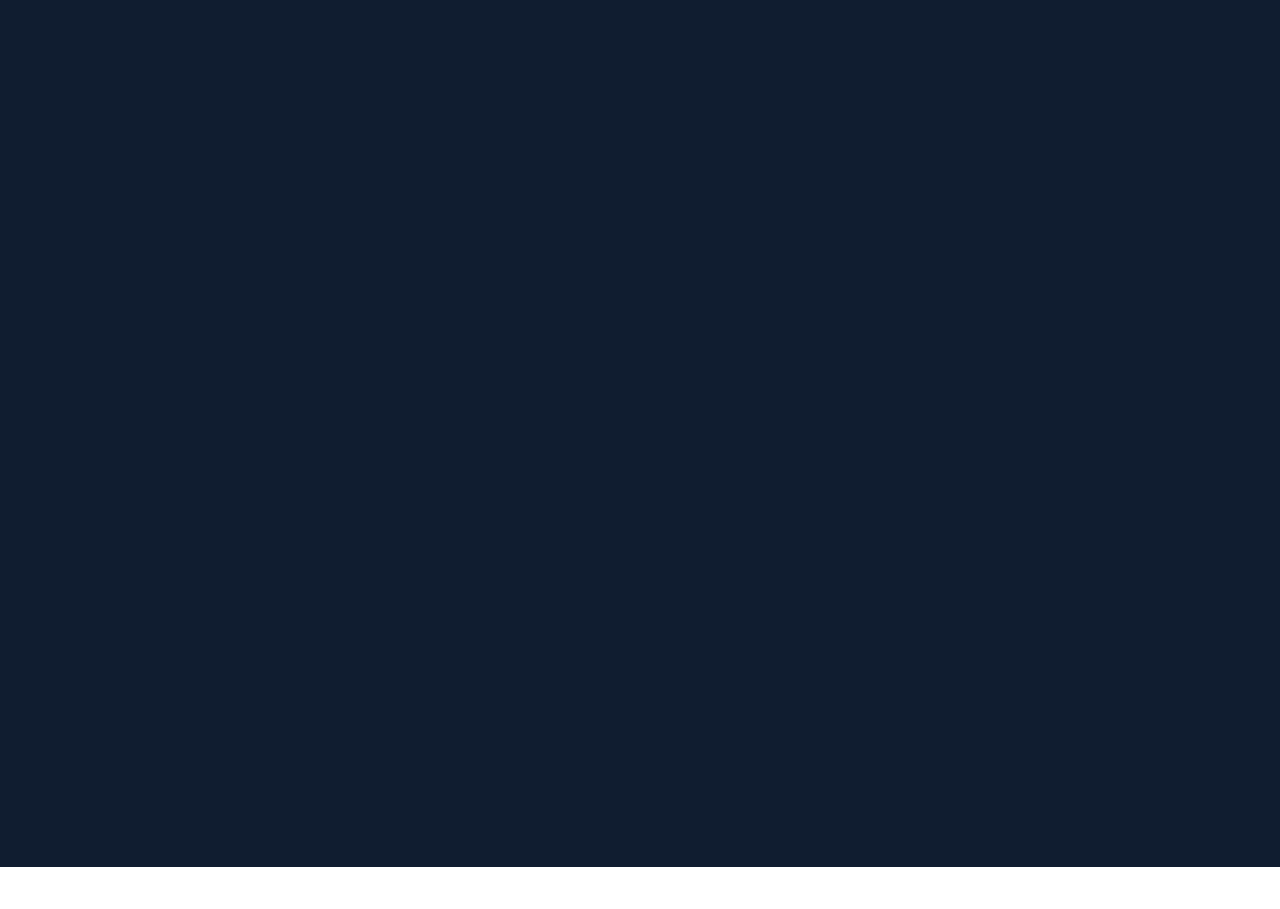
==== commit 6d41eae6: "v7: ajustes do Tiago (chamada 12/11) - Hero: só 'Carteira ilustrativa' no cartão - 'Mais tranquilida" ====
--- a/index.html
+++ b/index.html
@@ -132,7 +132,6 @@
             <span class="hp-row"><span class="hp-label">Ações<b>25%</b></span><span class="hp-track"><i style="--w:25%;--c:var(--gold)"></i></span></span>
             <span class="hp-row"><span class="hp-label">Fundos imobiliários<b>15%</b></span><span class="hp-track"><i style="--w:15%;--c:var(--navy-2)"></i></span></span>
             <span class="hp-row"><span class="hp-label">Internacional<b>10%</b></span><span class="hp-track"><i style="--w:10%;--c:#8fa3b8"></i></span></span>
-            <span class="hp-foot">Exemplo demonstrativo</span>
           </div>
         </figure>
       </div>
@@ -166,7 +165,7 @@
           </li>
           <li class="future-card reveal">
             <img src="https://images.unsplash.com/photo-1528256507509-cc4facea43f6?auto=format&fit=crop&w=700&h=520&q=70" alt="Pai brincando com o filho ao pôr do sol" width="700" height="520" loading="lazy" decoding="async" />
-            <div class="future-text"><h3>Mais tranquilidade</h3><p>Saber que existe um plano para você e para a sua família.</p></div>
+            <div class="future-text"><h3>Mais tranquilidade</h3><p>Saber que existe um plano para seus investimentos cobrirem suas despesas.</p></div>
           </li>
         </ul>
         <p class="statement future-close reveal">É para ajudar a construir esse futuro que <span class="gold">seus investimentos precisam de uma estratégia.</span></p>
@@ -216,7 +215,8 @@
         <div class="section-head reveal">
           <p class="eyebrow">Simulador de investimentos</p>
           <h2 class="h-section" id="s-sim-title">Quanto seus investimentos podem representar no futuro?</h2>
-          <p class="lead">Faça uma simulação e visualize como o tempo e os aportes regulares podem influenciar o crescimento do seu patrimônio. A simulação é ilustrativa e não representa promessa de rentabilidade.</p>
+          <p class="lead">Faça uma simulação e visualize como o tempo e os aportes regulares podem influenciar o crescimento do seu patrimônio.</p>
+          <p class="sim-lead-note">A simulação é ilustrativa e não representa promessa de rentabilidade.</p>
         </div>
 
         <div class="sim reveal" id="sim">
@@ -247,7 +247,7 @@
             </div>
 
             <fieldset class="sim-field sim-rates">
-              <legend>Rentabilidade hipotética anual</legend>
+              <legend>Rentabilidade anual considerada</legend>
               <div class="rate-chips" role="group" aria-label="Cenários de taxa">
                 <button type="button" class="rate-chip" data-rate="6" aria-pressed="false">6% a.a.</button>
                 <button type="button" class="rate-chip" data-rate="8" aria-pressed="true">8% a.a.</button>
@@ -258,19 +258,16 @@
                 <input id="sim-r" type="number" inputmode="decimal" min="0" max="30" step="0.1" value="8" />
                 <span class="suffix">% ao ano</span>
               </div>
-              <p class="sim-help">Hipótese matemática editável. Não é projeção de mercado nem resultado histórico do Tiago ou do Método M.A.P.A.</p>
+              <p class="sim-help">Taxa editável, a mesma nos dois cenários. Não é promessa nem resultado histórico do Tiago ou do Método M.A.P.A.</p>
             </fieldset>
 
             <div class="sim-field sim-infl">
-              <label class="switch">
-                <input type="checkbox" id="sim-infl-on" />
-                <span>Ver em valores de hoje (descontar inflação)</span>
-              </label>
-              <div class="sim-input-row small" id="sim-infl-row" hidden>
-                <label for="sim-infl" class="sr-only">Inflação anual hipotética</label>
-                <input id="sim-infl" type="number" inputmode="decimal" min="0" max="20" step="0.1" value="4" />
-                <span class="suffix">% de inflação ao ano</span>
-              </div>
+              <div class="sim-label-row"><label for="sim-infl">Inflação considerada</label></div>
+              <div class="sim-input-row small">
+                <input id="sim-infl" type="number" inputmode="decimal" min="0" max="20" step="0.1" value="4" aria-describedby="sim-infl-help" />
+                <span class="suffix">% ao ano</span>
+              </div>
+              <p class="sim-help" id="sim-infl-help">Mostra quanto o dinheiro parado perde de poder de compra.</p>
             </div>
           </form>
 
@@ -278,21 +275,38 @@
             <div class="sim-stats" aria-live="polite" id="sim-stats">
               <div class="stat"><span>Patrimônio inicial</span><b id="st-p">—</b></div>
               <div class="stat"><span>Total de aportes</span><b id="st-a">—</b></div>
-              <div class="stat stat-main"><span>Valor final hipotético</span><b id="st-vf">—</b></div>
-              <div class="stat stat-gain"><span>Rendimentos hipotéticos</span><b id="st-g">—</b></div>
-            </div>
-            <p class="sim-capital">Capital aportado (inicial + aportes): <b id="st-cap">—</b><span id="st-real-note" hidden> · valores de hoje</span></p>
+              <div class="stat stat-main"><span>Valor final projetado</span><b id="st-vf">—</b></div>
+              <div class="stat stat-gain"><span>Rendimentos projetados</span><b id="st-g">—</b></div>
+            </div>
+            <p class="sim-capital">Capital aportado (inicial + aportes): <b id="st-cap">—</b></p>
+
+            <div class="sim-compare">
+              <p class="cmp-title">Compare os caminhos, com a mesma taxa:</p>
+              <div class="cmp-row" role="group" aria-label="Destacar cenário no gráfico">
+                <button type="button" class="cmp cmp-sem" data-line="b" aria-pressed="false">
+                  <span class="cmp-k">Sem método</span>
+                  <b id="cmp-sem">—</b>
+                  <small>Só o valor inicial investido, sem novos aportes.</small>
+                </button>
+                <button type="button" class="cmp cmp-com" data-line="c" aria-pressed="true">
+                  <span class="cmp-k">Com o Método M.A.P.A.</span>
+                  <b id="cmp-com">—</b>
+                  <small>Valor inicial + aporte com regra todo mês, reinvestindo os rendimentos.</small>
+                </button>
+              </div>
+              <p class="cmp-diff">Diferença projetada: <b id="cmp-diff">—</b></p>
+            </div>
 
             <div class="sim-chart-wrap">
               <div class="sim-legend" aria-hidden="true">
-                <span><i class="lg-c"></i>Investindo com aportes mensais</span>
-                <span><i class="lg-b"></i>Investimento inicial, sem aportes</span>
-                <span><i class="lg-a"></i>Dinheiro sem remuneração</span>
-              </div>
-              <div class="sim-chart" id="sim-chart" role="img" aria-label="Gráfico da evolução hipotética do patrimônio"></div>
+                <span><i class="lg-c"></i>Com o Método M.A.P.A.</span>
+                <span><i class="lg-b"></i>Sem método</span>
+                <span><i class="lg-a"></i>Dinheiro parado (poder de compra)</span>
+              </div>
+              <div class="sim-chart" id="sim-chart" role="img" aria-label="Gráfico da evolução projetada do patrimônio" data-focus="c"></div>
               <div class="sim-tip" id="sim-tip" hidden></div>
             </div>
-            <p class="sim-disclaimer">Simulação matemática com taxa constante hipotética, sem considerar impostos, taxas, inflação ou oscilações de mercado. Resultados reais podem ser diferentes e investimentos envolvem riscos.</p>
+            <p class="sim-disclaimer">Projeção matemática com taxa constante, sem considerar impostos, taxas ou oscilações de mercado. Os dois cenários usam a mesma taxa: a diferença vem dos aportes e do reinvestimento. Não é promessa de rentabilidade — resultados reais podem ser diferentes e investimentos envolvem riscos.</p>
           </div>
         </div>
 
@@ -316,14 +330,14 @@
           <div class="solo-body">
             <p class="solo-intro">Eu sou <strong>Tiago Lopes</strong>, consultor de investimentos, e ajudo médicos a montar e acompanhar suas carteiras, com explicações simples e orientação individual. <strong>Você não precisa dominar o mercado financeiro: eu ajudo você a compreender cada etapa.</strong></p>
             <p>Eu sei que sua rotina pode ser imprevisível. Existem plantões que se estendem, atendimentos que atrasam e dias em que simplesmente não sobra tempo para acompanhar o mercado.</p>
-            <p>Por isso, meu trabalho é ajudar você a construir uma carteira de investimentos compatível com a sua realidade. Eu explico as recomendações, ajudo você a compreender suas alternativas e acompanho os ajustes necessários.</p>
-            <p>Se você não souber como implementar uma recomendação, eu oriento você durante o processo.</p>
+            <p>Por isso, meu trabalho é ajudar você a construir uma carteira de investimentos compatível com a sua realidade. Eu explico todas as orientações, ajudo você a compreender suas alternativas e acompanho os ajustes necessários.</p>
+            <p>Se você não souber como executar alguma operação, eu oriento você durante o processo.</p>
           </div>
         </div>
         <div class="solo-card reveal">
           <ul class="checklist">
             <li><span class="check" aria-hidden="true"><svg><use href="#i-check"/></svg></span>Uma carteira pensada para os seus objetivos.</li>
-            <li><span class="check" aria-hidden="true"><svg><use href="#i-check"/></svg></span>Cada recomendação explicada em linguagem simples.</li>
+            <li><span class="check" aria-hidden="true"><svg><use href="#i-check"/></svg></span>Cada orientação explicada em linguagem simples.</li>
             <li><span class="check" aria-hidden="true"><svg><use href="#i-check"/></svg></span>Orientação prática para implementar as decisões.</li>
             <li><span class="check" aria-hidden="true"><svg><use href="#i-check"/></svg></span>Acompanhamento e ajustes ao longo do caminho.</li>
           </ul>
@@ -358,13 +372,13 @@
             <span class="mapa-letter" aria-hidden="true">P</span>
             <div class="mapa-top"><span class="mapa-num">PORTFÓLIO INTELIGENTE</span><svg aria-hidden="true"><use href="#i-layers"/></svg></div>
             <h3>Uma carteira construída para seus objetivos</h3>
-            <p>Estruturamos recomendações considerando seu perfil de risco, prazo e necessidades.</p>
+            <p>Estruturamos seus investimentos considerando seu perfil de risco, prazo e necessidades.</p>
           </li>
           <li class="mapa-step reveal">
             <span class="mapa-letter" aria-hidden="true">A</span>
             <div class="mapa-top"><span class="mapa-num">ACOMPANHAMENTO E AJUSTE</span><svg aria-hidden="true"><use href="#i-refresh"/></svg></div>
             <h3>Investimentos precisam ser acompanhados</h3>
-            <p>Eu acompanho sua carteira, explico as recomendações e proponho ajustes quando necessário.</p>
+            <p>Eu acompanho sua carteira, explico todos os detalhes e proponho ajustes quando necessário.</p>
           </li>
         </ol>
         <div class="mapa-close reveal">
@@ -381,7 +395,7 @@
           <h2 class="h-section" id="s-cart-title">Uma carteira de investimentos não deve ser <span class="gold">uma coleção de aplicações sem direção.</span></h2>
           <p class="lead">Cada investimento deve ter uma função dentro do planejamento. Renda fixa, ações, fundos e outras classes de ativos podem cumprir papéis diferentes, dependendo dos seus objetivos e do seu perfil de risco.</p>
           <p class="lead">Meu trabalho é ajudar você a compreender essa composição e estruturar uma estratégia adequada à sua realidade.</p>
-          <p class="cart-scope">Aqui o assunto é um só: <strong>investimentos</strong>. Não trabalho com holding, planejamento tributário, sucessório ou imobiliário.</p>
+          <p class="cart-scope">Aqui o assunto é um só: <strong>investimentos</strong>. Como fazer o patrimônio crescer, como gerar renda passiva, como não perder poder de compra para a inflação. <strong>Quando o assunto é dinheiro, eu posso ajudar você.</strong></p>
           <a class="btn" href="#agendar" data-cta="carteira" style="margin-top:26px">Quero analisar minha carteira <svg aria-hidden="true"><use href="#i-arrow"/></svg></a>
         </div>
 
@@ -423,8 +437,8 @@
         <div class="acomp-grid">
           <ol class="steps-dark">
             <li class="reveal"><span class="sd-num">01</span><div><h3>Primeiro, quero entender sua realidade</h3><p>Vamos conversar sobre sua carreira, seus objetivos, seus investimentos e o futuro que você deseja construir.</p></div></li>
-            <li class="reveal"><span class="sd-num">02</span><div><h3>Depois, estruturamos sua carteira</h3><p>Com essas informações, desenvolvo recomendações de investimentos alinhadas aos seus objetivos e ao seu perfil.</p></div></li>
-            <li class="reveal"><span class="sd-num">03</span><div><h3>Eu explico cada decisão</h3><p>Você compreende os investimentos recomendados e recebe orientação prática para implementar as decisões.</p></div></li>
+            <li class="reveal"><span class="sd-num">02</span><div><h3>Depois, estruturamos sua carteira</h3><p>Com essas informações, desenvolvo todas as orientações de investimentos alinhadas aos seus objetivos e ao seu perfil.</p></div></li>
+            <li class="reveal"><span class="sd-num">03</span><div><h3>Eu explico cada decisão</h3><p>Você compreende os investimentos criados para a sua estratégia e recebe orientação prática para executar as decisões.</p></div></li>
             <li class="reveal"><span class="sd-num">04</span><div><h3>Continuamos acompanhando</h3><p>Ao longo do acompanhamento contratado — cerca de 12 meses —, revisamos sua estratégia e avaliamos possíveis ajustes: o que comprar, vender ou manter.</p></div></li>
           </ol>
 
@@ -432,7 +446,7 @@
             <figure class="panel" aria-label="Interface ilustrativa do acompanhamento">
               <figcaption class="panel-head"><span class="dot"></span><span class="dot"></span><span class="dot"></span><b>Acompanhamento da carteira</b><em>ilustrativo</em></figcaption>
               <div class="panel-row"><span class="pr-k">Carteira atual</span><span class="pr-v">Analisada e organizada por objetivo</span></div>
-              <div class="panel-row"><span class="pr-k">Recomendações</span>
+              <div class="panel-row"><span class="pr-k">Orientações</span>
                 <span class="pr-v pr-tags"><span class="tag buy">Comprar</span><span class="tag hold">Manter</span><span class="tag sell">Vender</span></span>
               </div>
               <div class="panel-row"><span class="pr-k">Implementação</span><span class="pr-v">Feita por você, com a minha orientação</span></div>
@@ -603,7 +617,7 @@
         <div class="faq reveal">
           <details>
             <summary>Preciso entender de investimentos?<span class="plus" aria-hidden="true"><svg><use href="#i-plus"/></svg></span></summary>
-            <div class="answer"><p>Não. Meu trabalho é explicar as recomendações e ajudar você a compreender as decisões.</p></div>
+            <div class="answer"><p>Não. Meu trabalho é explicar cada orientação e ajudar você a compreender as decisões.</p></div>
           </details>
           <details>
             <summary>Já tenho uma carteira. Podemos analisá-la?<span class="plus" aria-hidden="true"><svg><use href="#i-plus"/></svg></span></summary>
@@ -619,7 +633,7 @@
           </details>
           <details>
             <summary>Quem executa as operações?<span class="plus" aria-hidden="true"><svg><use href="#i-plus"/></svg></span></summary>
-            <div class="answer"><p>Você. Os investimentos ficam no seu nome, na sua corretora, e você autoriza e executa cada operação. Eu recomendo, explico e oriento você em cada passo.</p></div>
+            <div class="answer"><p>Você. Os investimentos ficam no seu nome, na sua corretora, e você autoriza e executa cada orientação. Eu crio a sua estratégia, explico e oriento você em cada passo.</p></div>
           </details>
           <details>
             <summary>O Café Digital é gratuito?<span class="plus" aria-hidden="true"><svg><use href="#i-plus"/></svg></span></summary>
--- a/lp/styles.css
+++ b/lp/styles.css
@@ -1033,3 +1033,35 @@
 /* apresentação do Tiago na seção "você não está sozinho" */
 .solo-intro { font-size: 1.1rem; color: rgba(255, 255, 255, 0.9); padding-bottom: 14px; border-bottom: 1px solid var(--line-light); }
 .solo-intro strong { color: var(--white); }
+
+/* =========================================================
+   v7 — simulador: comparação Sem método × Com o Método M.A.P.A.
+   ========================================================= */
+.sim-lead-note { margin-top: 10px; font-size: 0.8rem; color: var(--muted); }
+
+.sim-compare { margin-top: 18px; padding: 16px; border-radius: 14px; background: var(--off); border: 1px solid var(--line); }
+.cmp-title { font-size: 0.82rem; font-weight: 700; color: var(--navy); }
+.cmp-row { margin-top: 10px; display: grid; gap: 10px; grid-template-columns: 1fr 1fr; }
+.cmp {
+  display: grid; gap: 4px; text-align: left; cursor: pointer; font: inherit;
+  padding: 14px; border-radius: 12px; border: 1.5px solid var(--line); background: var(--white);
+  transition: border-color .2s, box-shadow .2s, transform .2s;
+}
+.cmp:hover { transform: translateY(-1px); }
+.cmp-k { font-family: var(--font-head); font-weight: 800; font-size: 0.82rem; letter-spacing: 0.04em; text-transform: uppercase; }
+.cmp b { font-family: var(--font-head); font-size: clamp(1.05rem, 2.4vw, 1.35rem); color: var(--navy); overflow-wrap: anywhere; }
+.cmp small { font-size: 0.76rem; color: var(--muted); line-height: 1.4; }
+.cmp-sem .cmp-k { color: #6b7684; }
+.cmp-com .cmp-k { color: var(--gold-text); }
+.cmp-com b { color: #1f6b43; }
+.cmp[aria-pressed="true"].cmp-com { border-color: var(--gold); box-shadow: 0 0 0 3px rgba(182, 155, 105, 0.18); }
+.cmp[aria-pressed="true"].cmp-sem { border-color: var(--navy-2); box-shadow: 0 0 0 3px rgba(38, 61, 88, 0.14); }
+.cmp-diff { margin-top: 10px; font-size: 0.88rem; color: var(--muted); }
+.cmp-diff b { color: var(--navy); font-family: var(--font-head); }
+@media (max-width: 420px) { .cmp-row { grid-template-columns: 1fr; } }
+
+/* destaque da curva escolhida */
+.sim-chart .line-b, .sim-chart .line-c, .sim-chart .area-c { transition: opacity .25s, stroke-width .25s; }
+.sim-chart[data-focus="b"] .line-c, .sim-chart[data-focus="b"] .area-c { opacity: 0.22; }
+.sim-chart[data-focus="b"] .line-b { stroke-width: 3.5; }
+.sim-chart[data-focus="c"] .line-c { stroke-width: 3.5; }
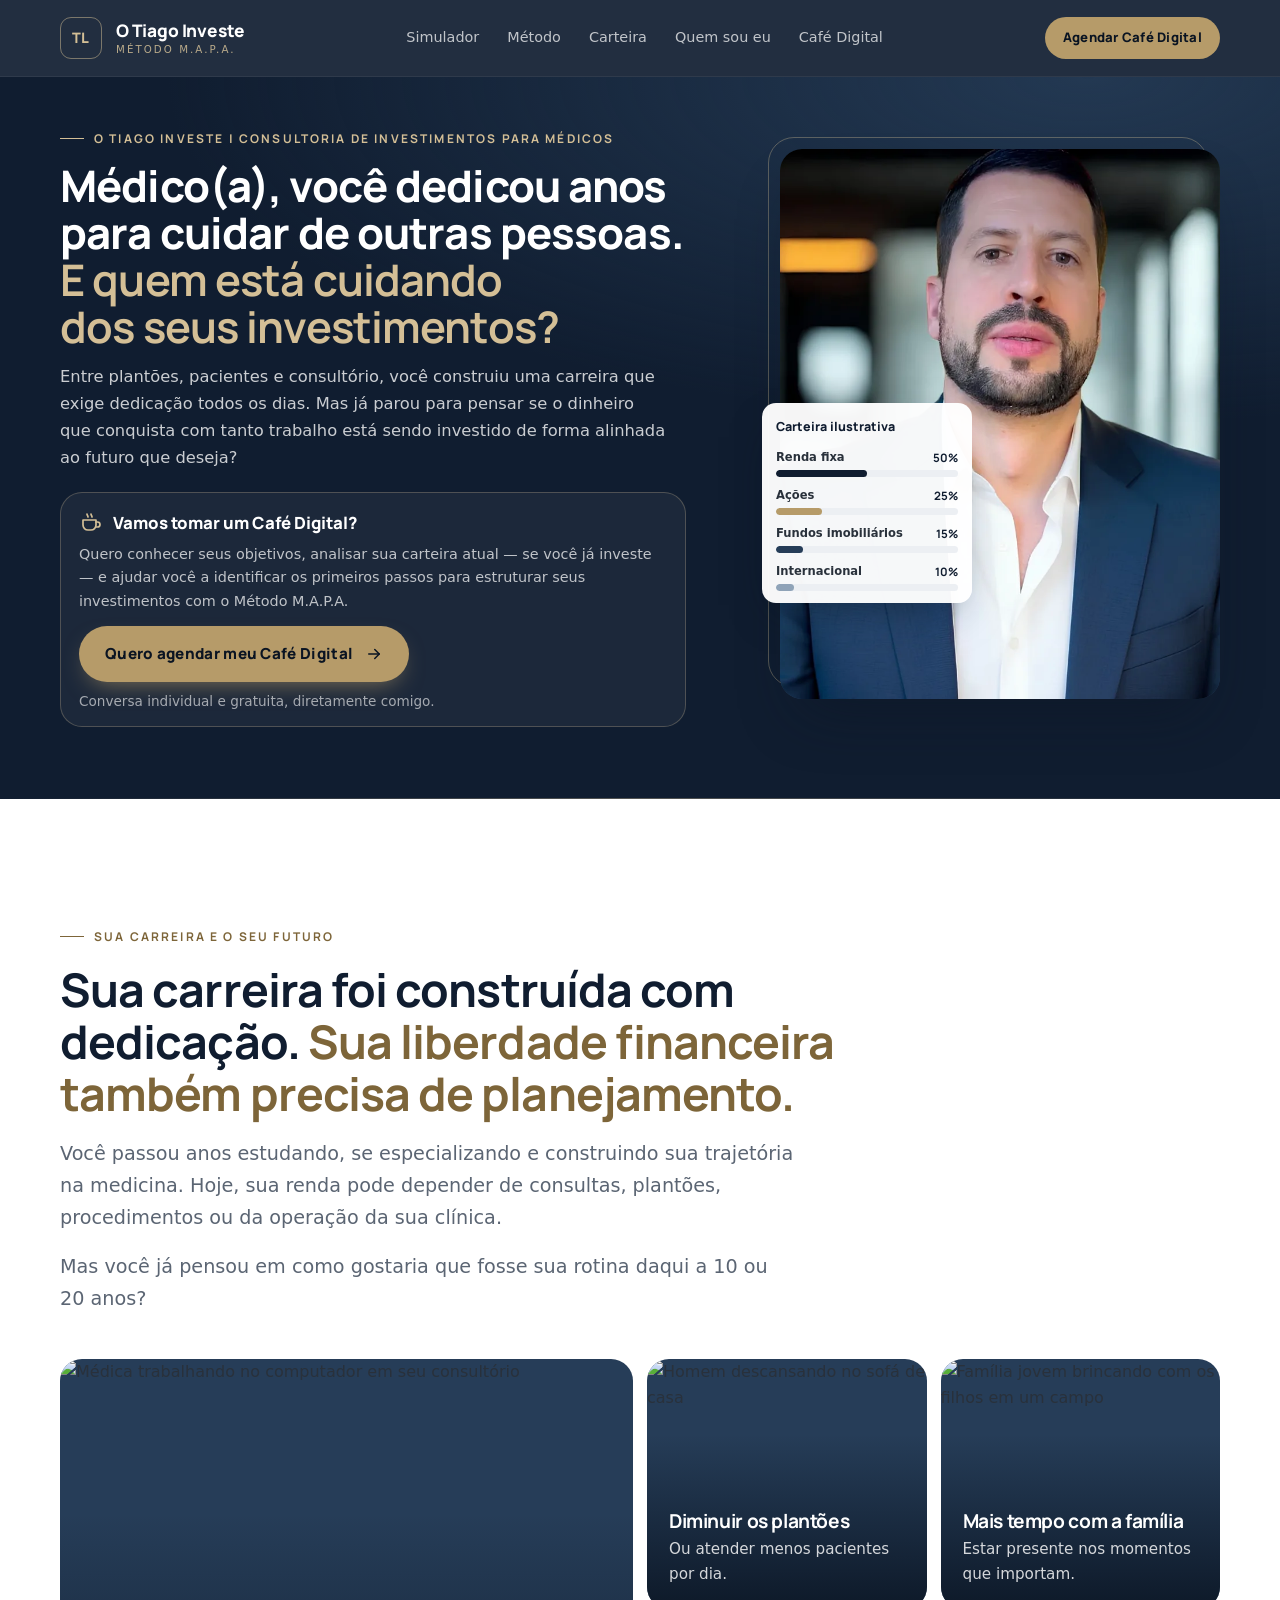
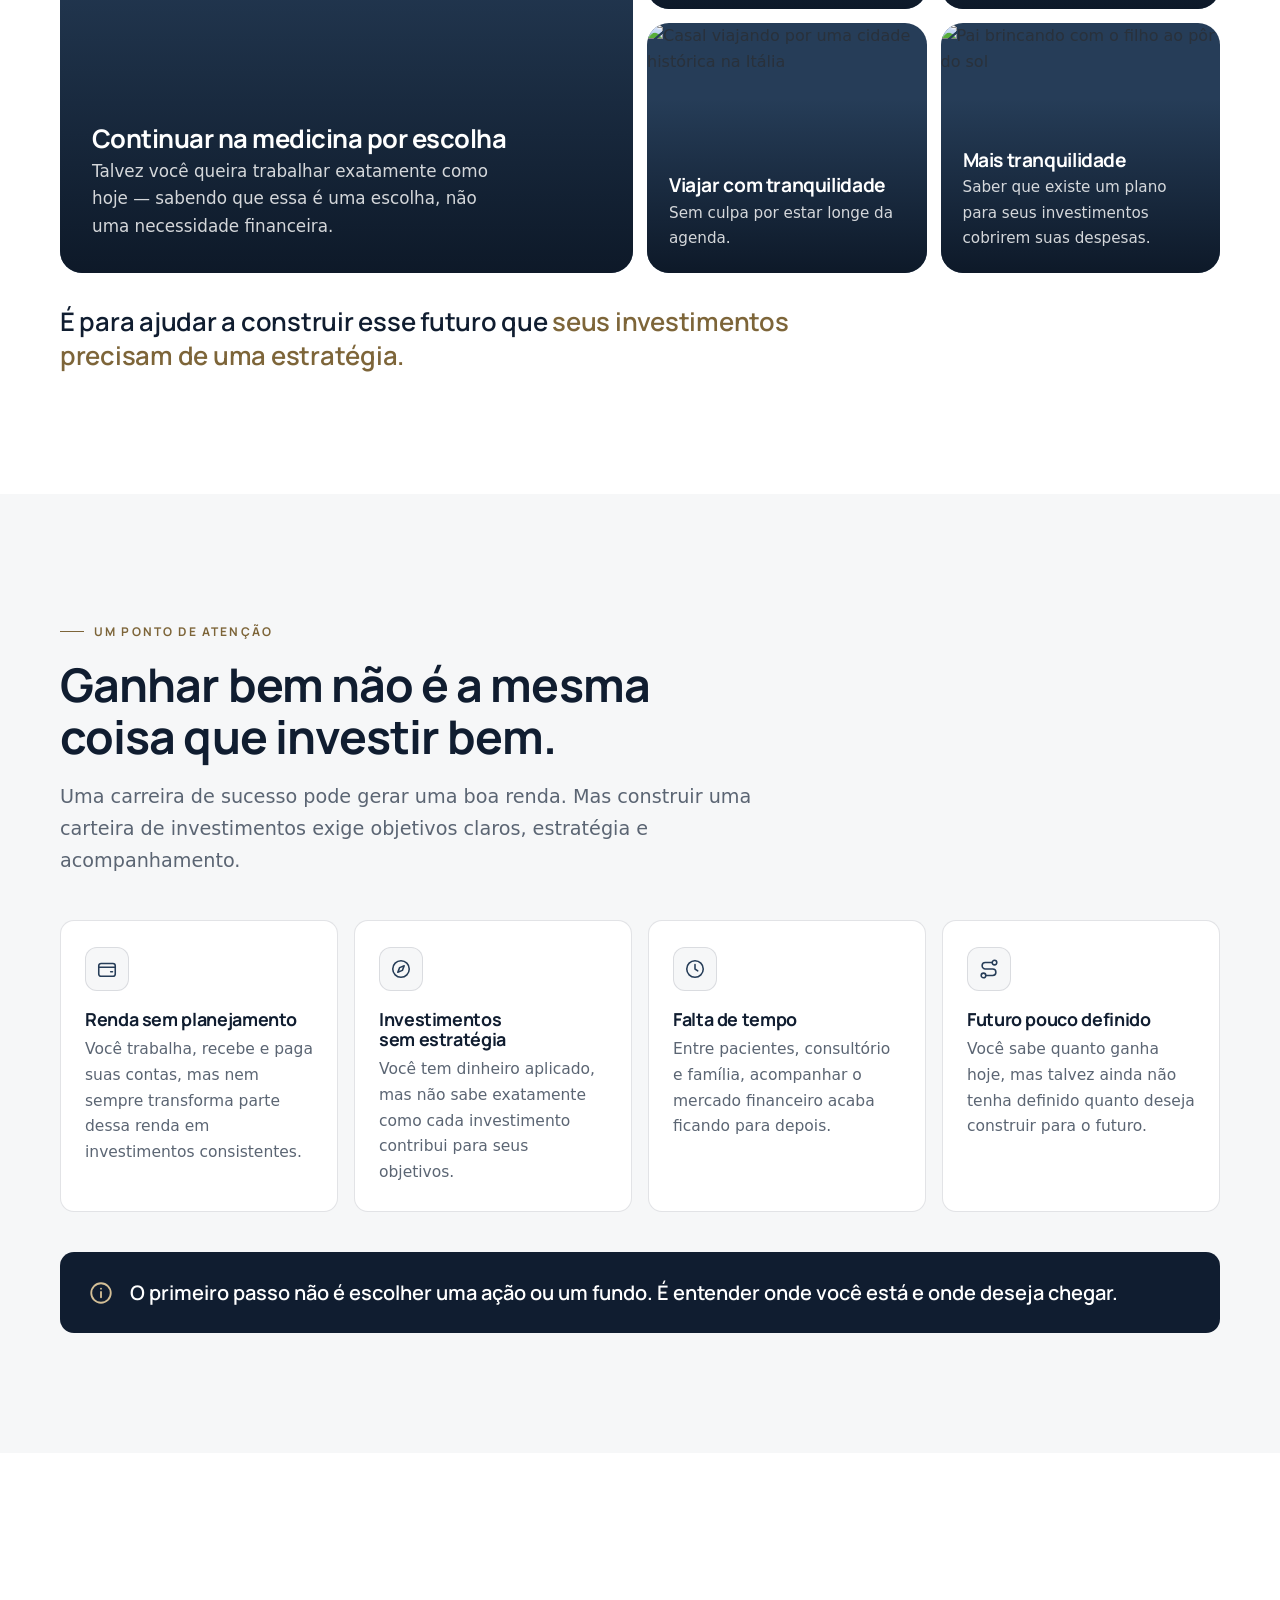
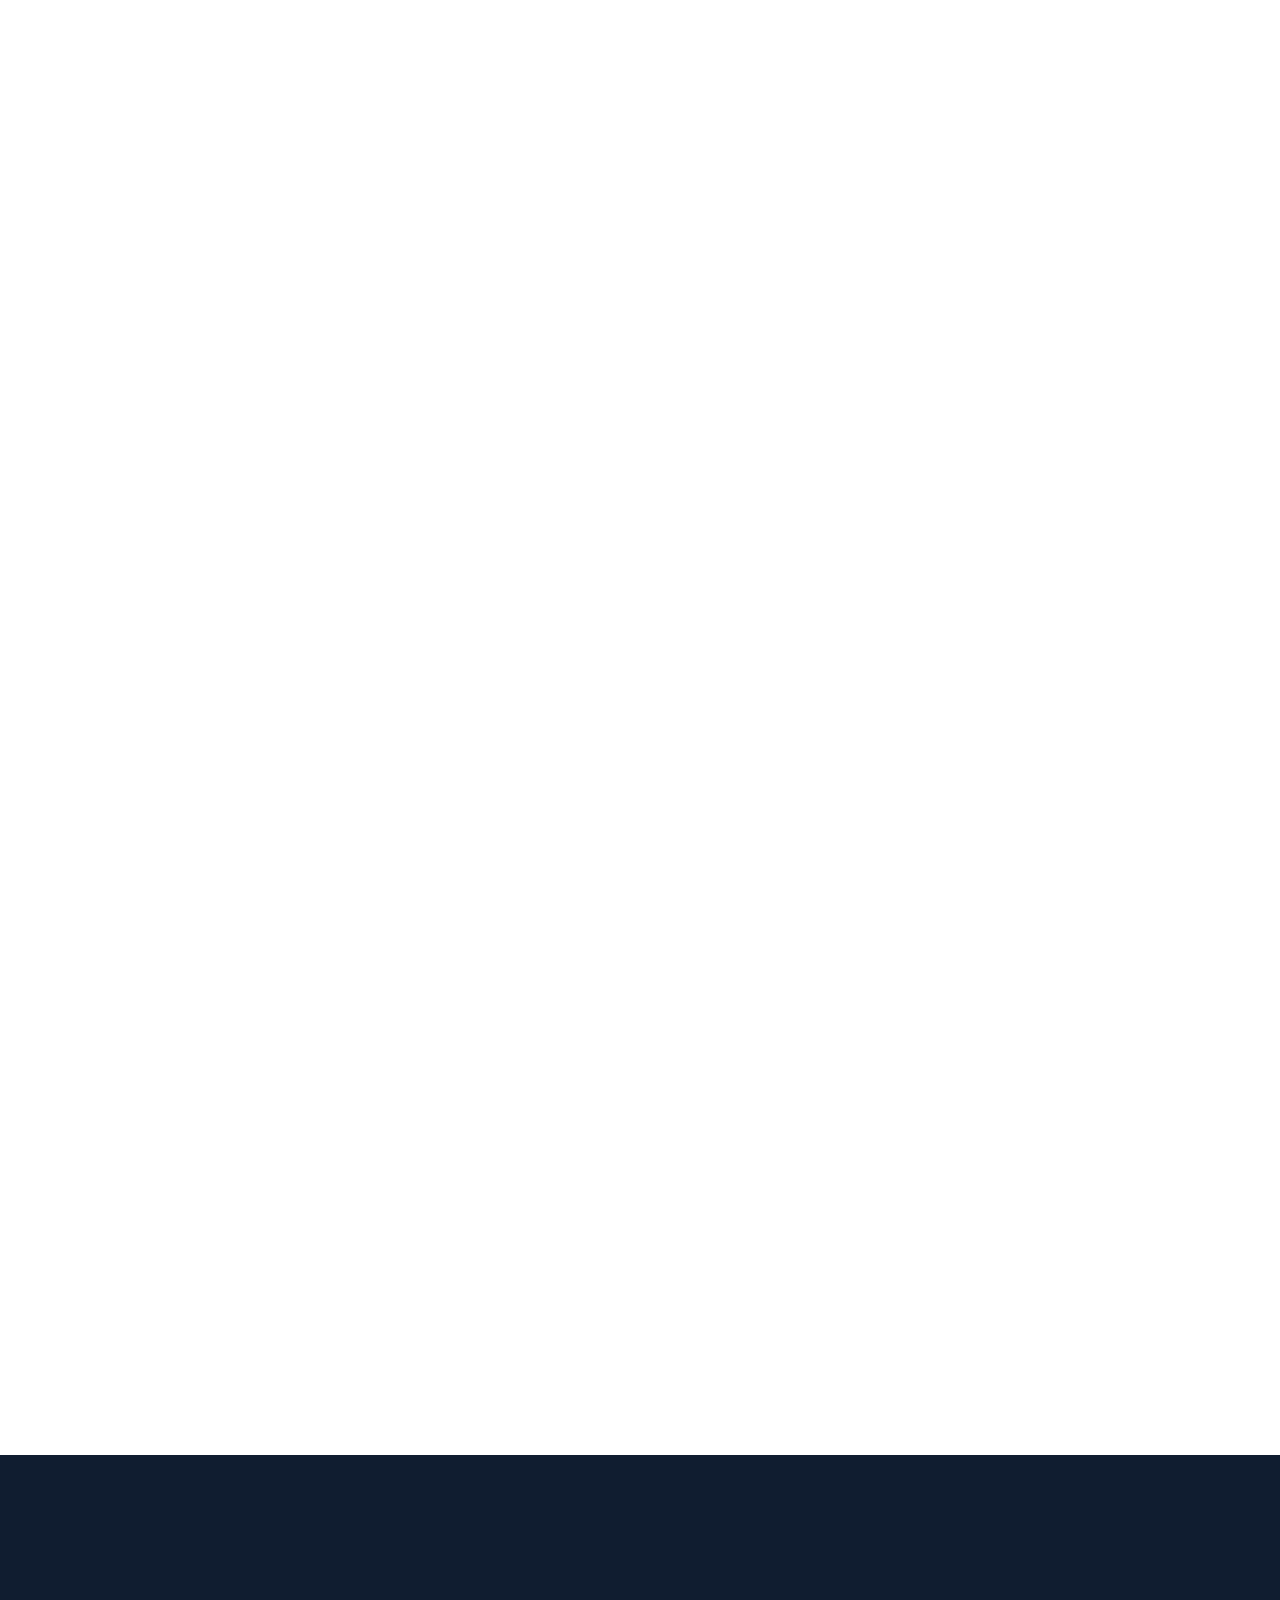
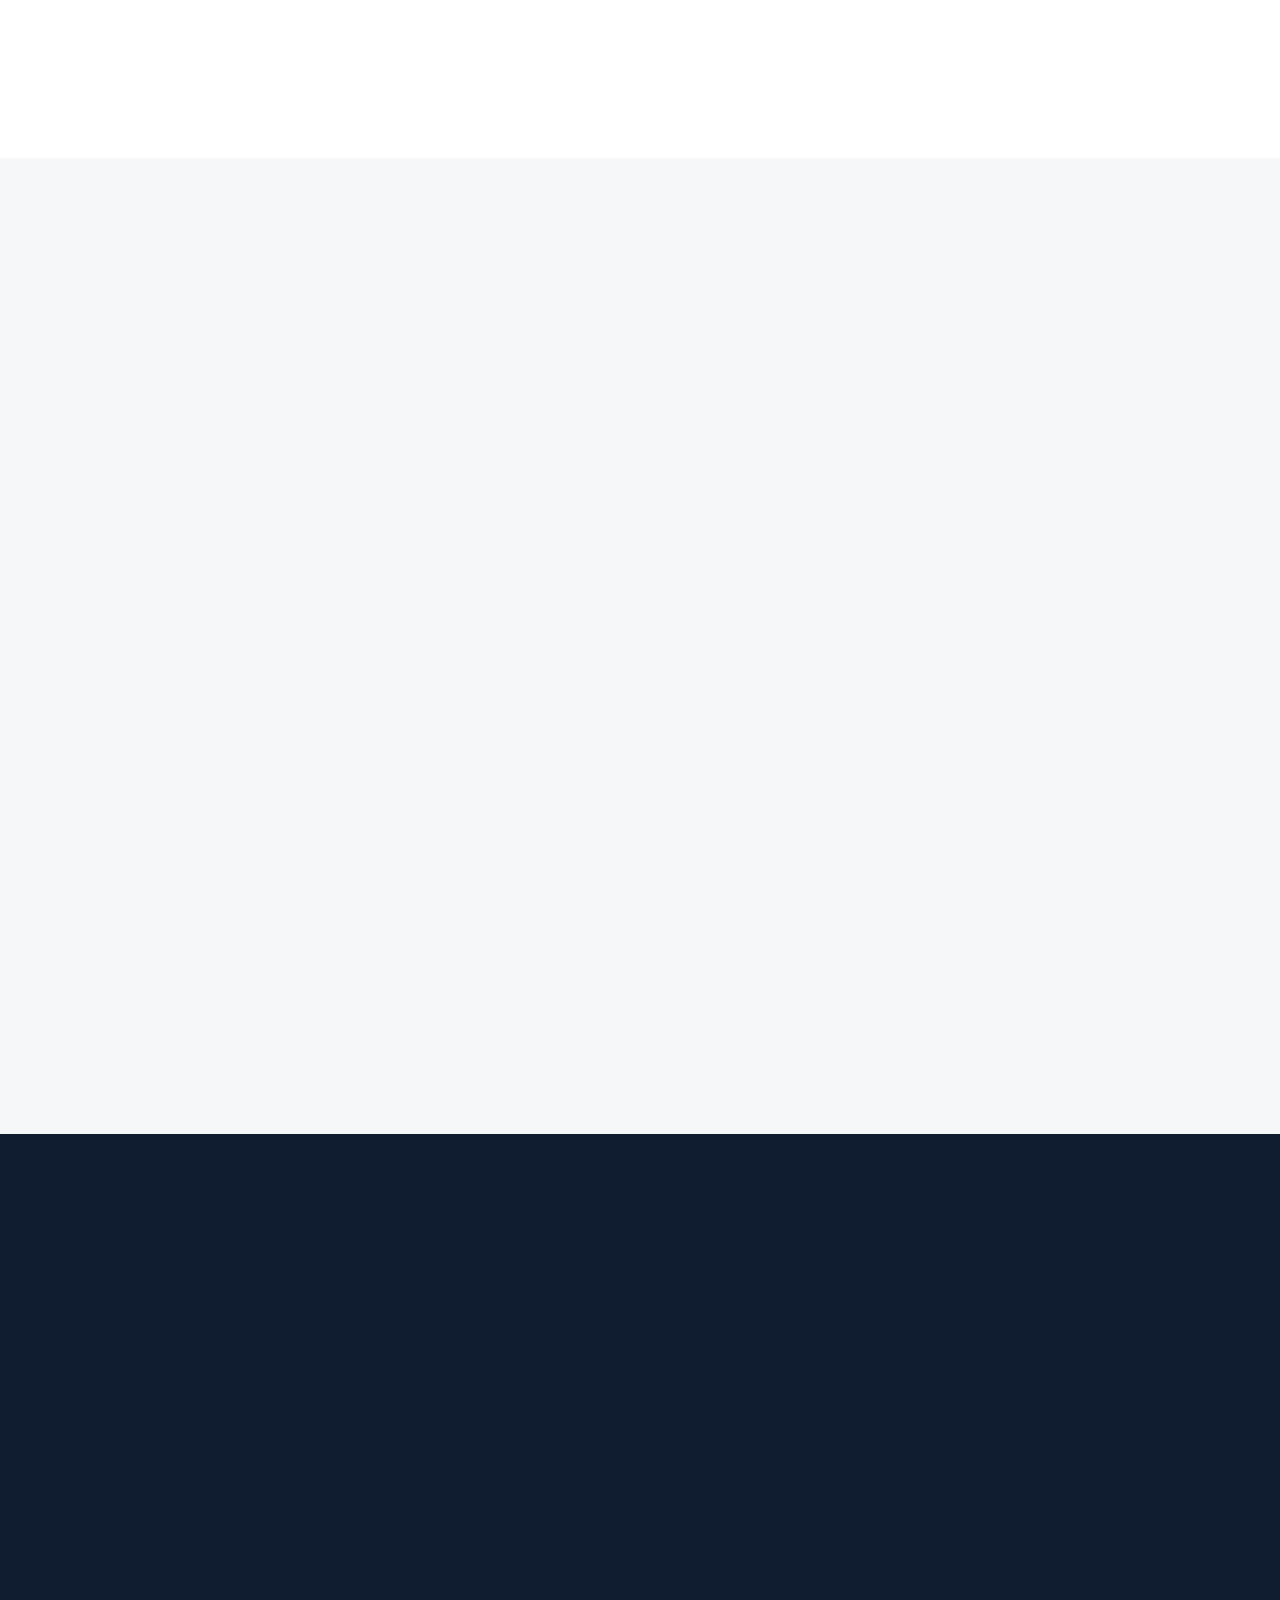
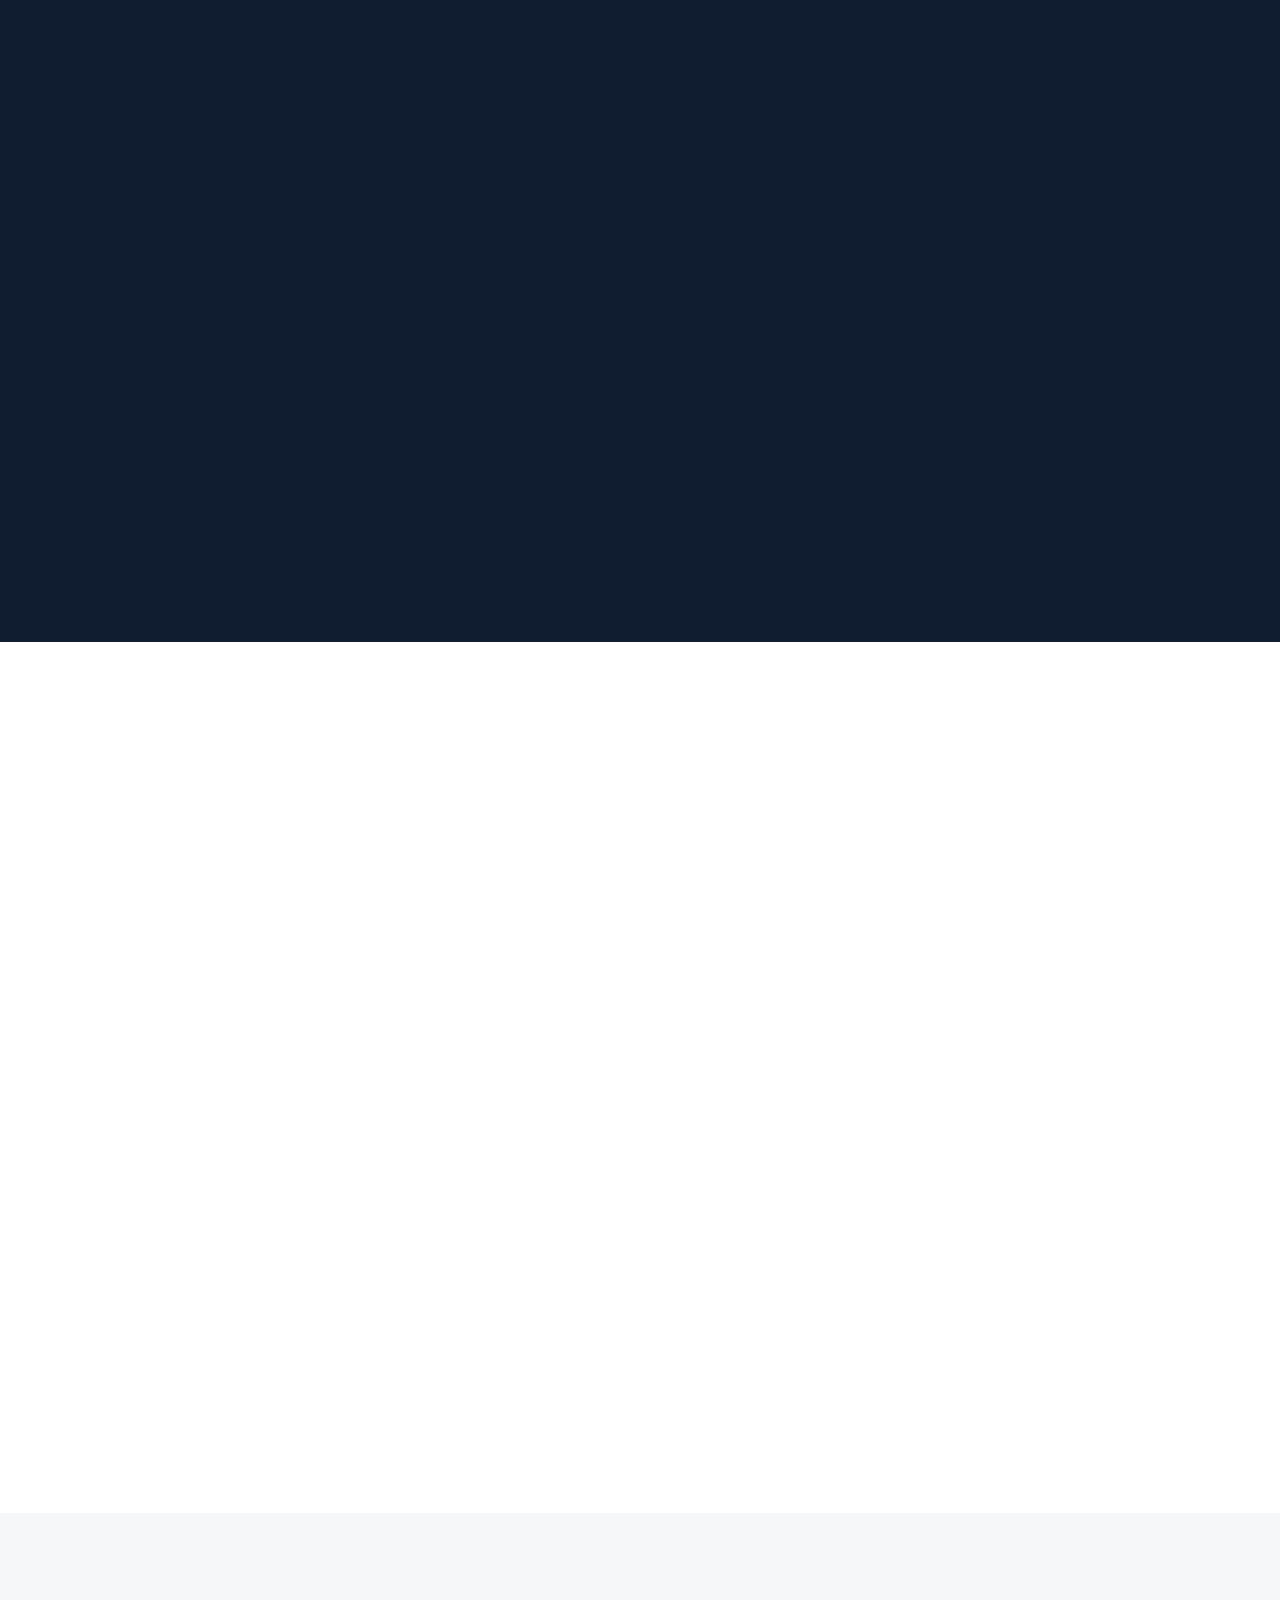
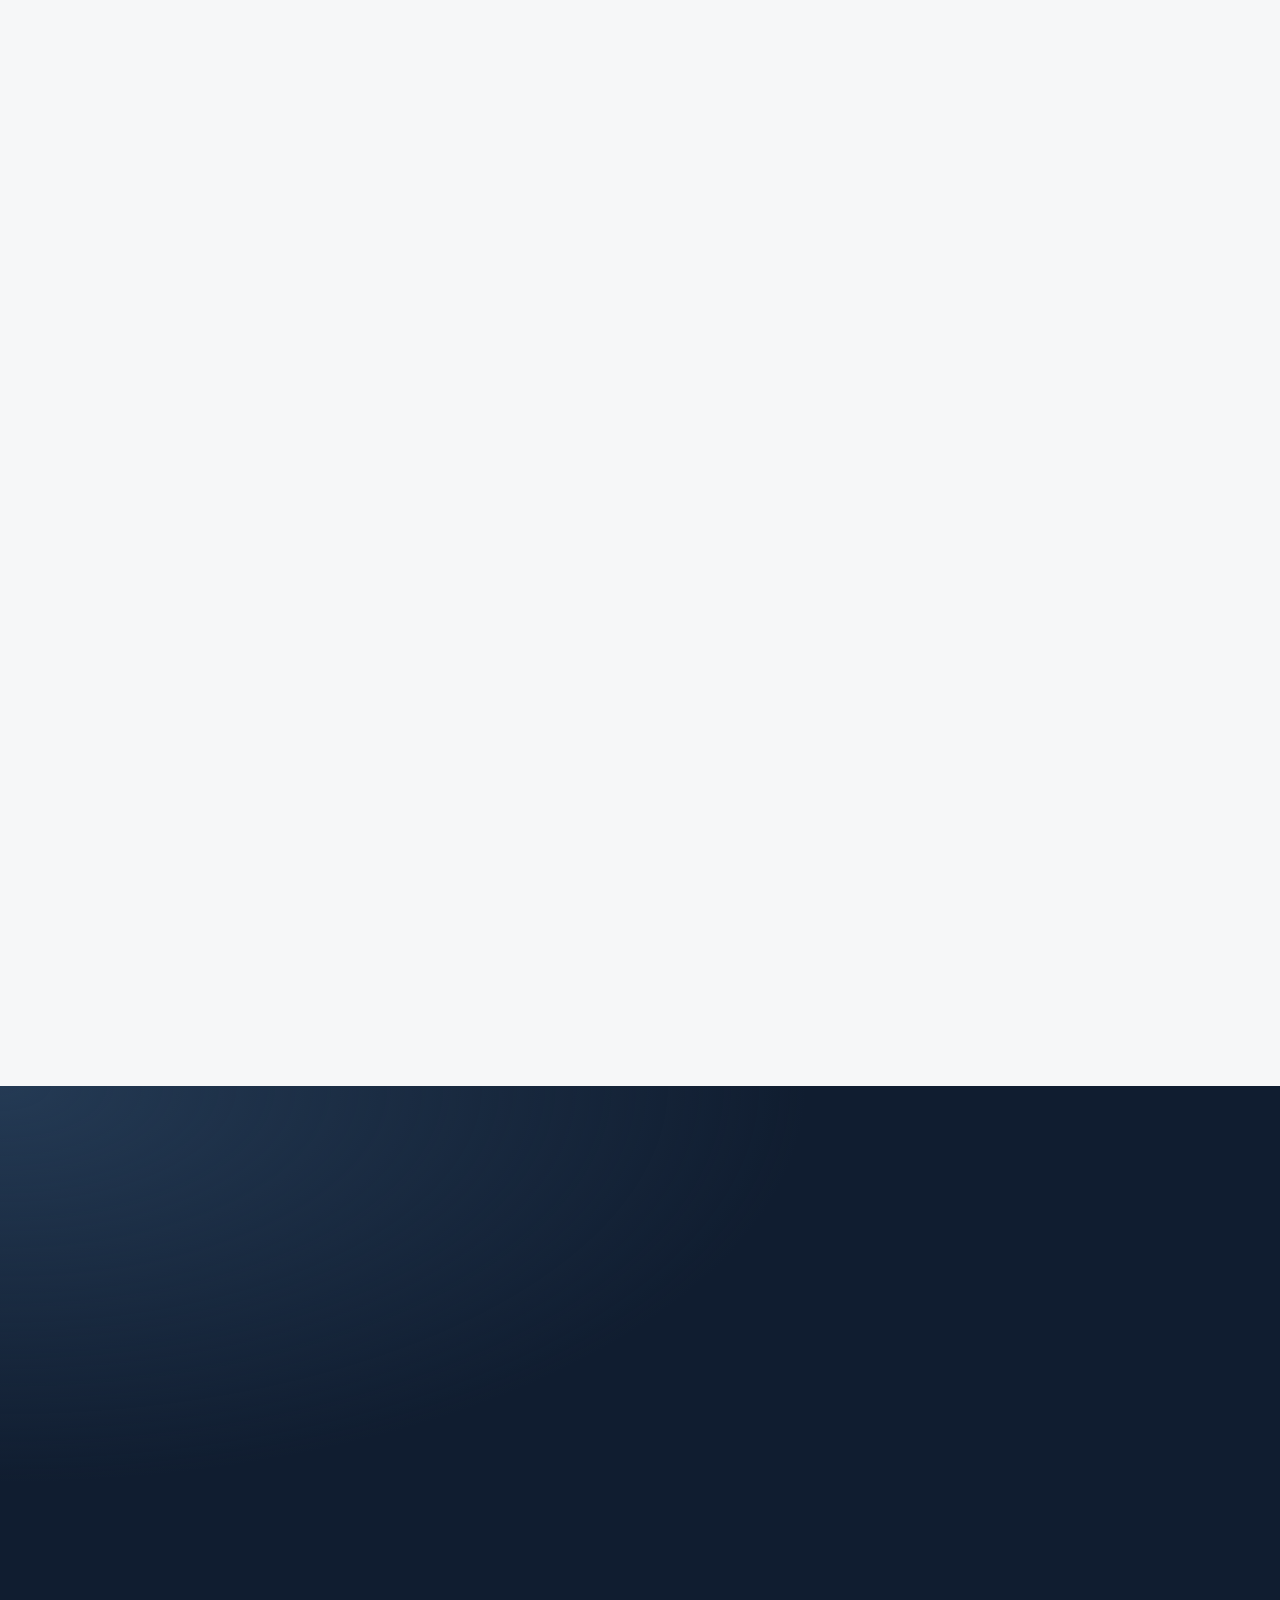
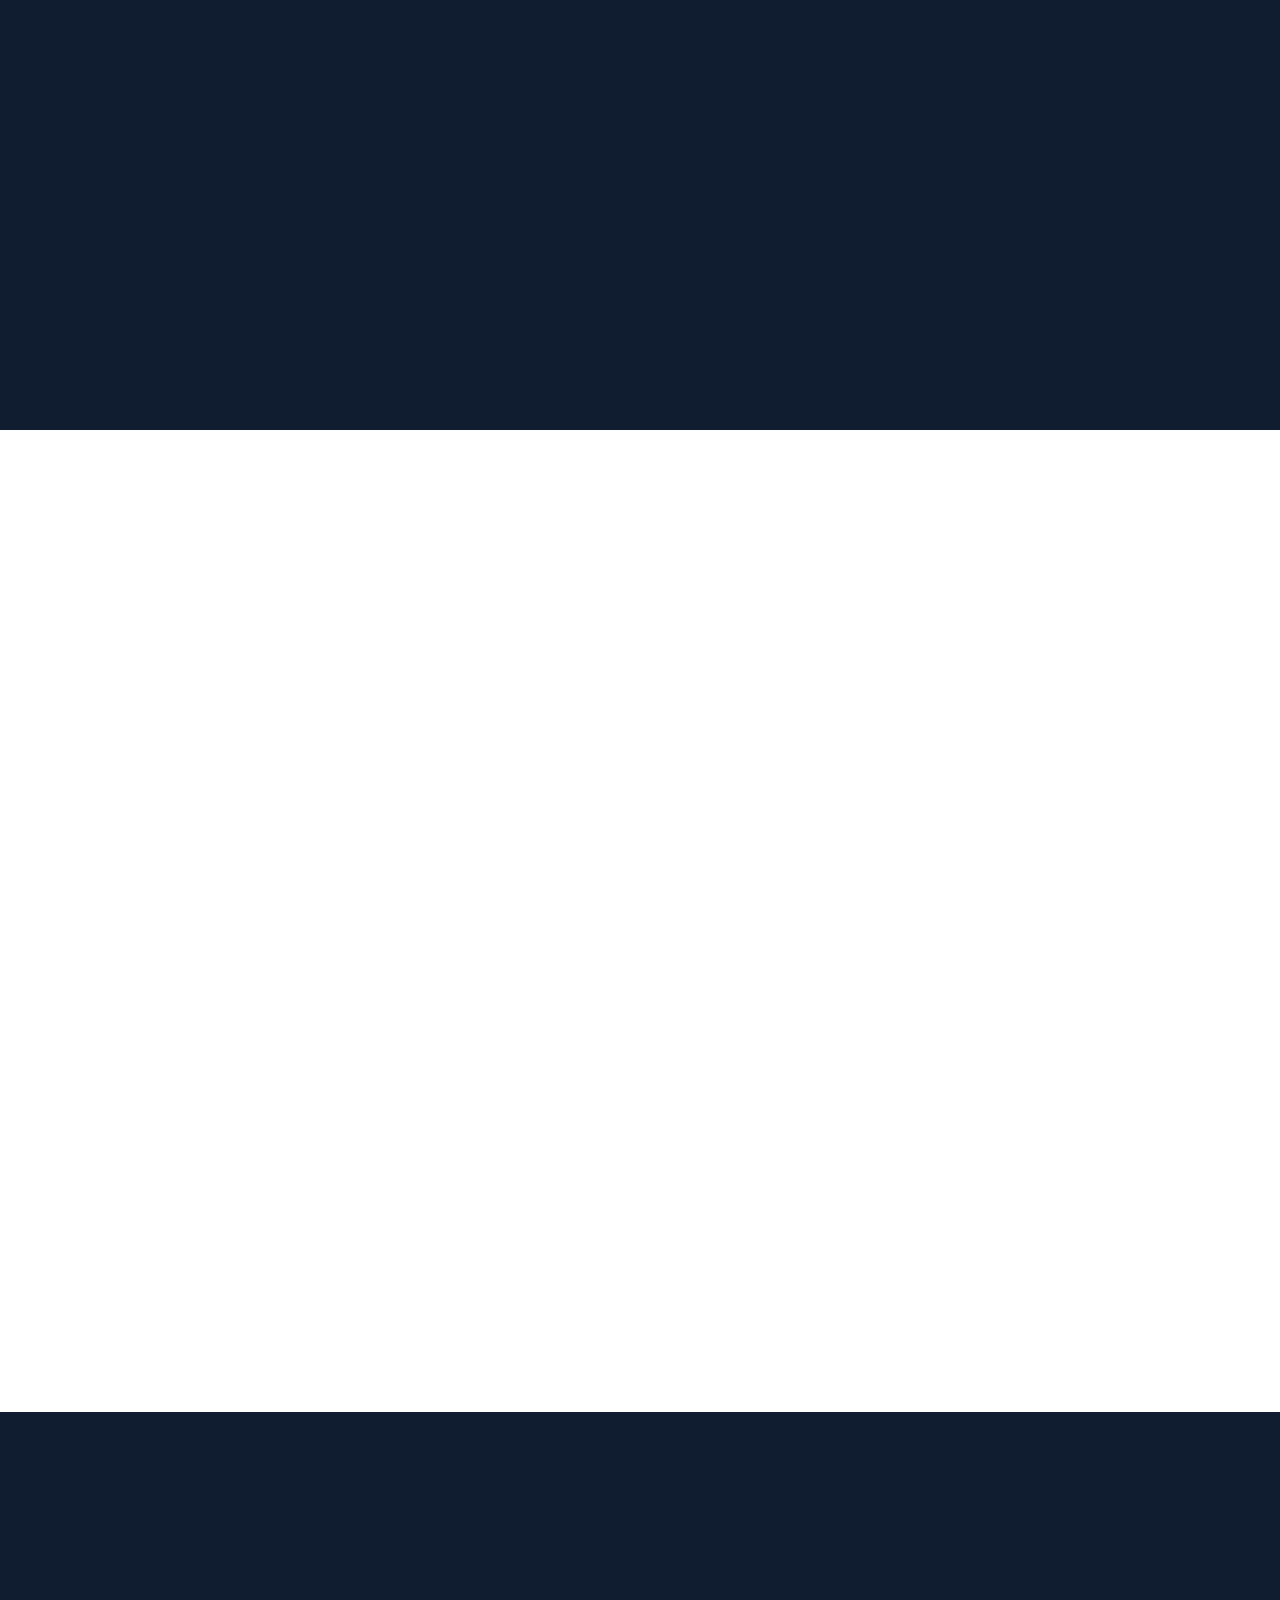
==== commit 4f0e4c40: "Versiona CSS/JS (?v=) por causa do cache de 1 ano no .htaccess da Hostinger Co-Authored-By: Claude O" ====
--- a/index.html
+++ b/index.html
@@ -22,9 +22,9 @@
   <link rel="preload" href="lp/fonts/manrope-latin.woff2" as="font" type="font/woff2" crossorigin />
   <link rel="preload" href="lp/img/tiago-lopes-escritorio.webp" as="image" type="image/webp" fetchpriority="high" media="(min-width: 960px)" />
   <link rel="preconnect" href="https://images.unsplash.com" />
-  <link rel="stylesheet" href="lp/styles.css" />
+  <link rel="stylesheet" href="lp/styles.css?v=20261119" />
   <script>document.documentElement.classList.add("js");</script>
-  <script src="lp/tracking.js" defer></script>
+  <script src="lp/tracking.js?v=20261119" defer></script>
 
   <script type="application/ld+json">
   {
@@ -246,20 +246,6 @@
               <input class="sim-range" type="range" id="sim-n" min="1" max="40" step="1" value="20" />
             </div>
 
-            <fieldset class="sim-field sim-rates">
-              <legend>Rentabilidade anual considerada</legend>
-              <div class="rate-chips" role="group" aria-label="Cenários de taxa">
-                <button type="button" class="rate-chip" data-rate="6" aria-pressed="false">6% a.a.</button>
-                <button type="button" class="rate-chip" data-rate="8" aria-pressed="true">8% a.a.</button>
-                <button type="button" class="rate-chip" data-rate="10" aria-pressed="false">10% a.a.</button>
-              </div>
-              <div class="sim-input-row small">
-                <label for="sim-r" class="sr-only">Taxa anual personalizada</label>
-                <input id="sim-r" type="number" inputmode="decimal" min="0" max="30" step="0.1" value="8" />
-                <span class="suffix">% ao ano</span>
-              </div>
-              <p class="sim-help">Taxa editável, a mesma nos dois cenários. Não é promessa nem resultado histórico do Tiago ou do Método M.A.P.A.</p>
-            </fieldset>
 
             <div class="sim-field sim-infl">
               <div class="sim-label-row"><label for="sim-infl">Inflação considerada</label></div>
@@ -281,7 +267,7 @@
             <p class="sim-capital">Capital aportado (inicial + aportes): <b id="st-cap">—</b></p>
 
             <div class="sim-compare">
-              <p class="cmp-title">Compare os caminhos, com a mesma taxa:</p>
+              <p class="cmp-title">Compare os caminhos, com a mesma taxa de 10% ao ano:</p>
               <div class="cmp-row" role="group" aria-label="Destacar cenário no gráfico">
                 <button type="button" class="cmp cmp-sem" data-line="b" aria-pressed="false">
                   <span class="cmp-k">Sem método</span>
@@ -685,7 +671,7 @@
     <a class="btn" href="#agendar" data-cta="sticky_mobile" tabindex="-1">Quero agendar meu Café Digital <svg aria-hidden="true"><use href="#i-arrow"/></svg></a>
   </div>
 
-  <script src="lp/app.js" defer></script>
-  <script src="lp/simulador.js" defer></script>
+  <script src="lp/app.js?v=20261119" defer></script>
+  <script src="lp/simulador.js?v=20261119" defer></script>
 </body>
 </html>
